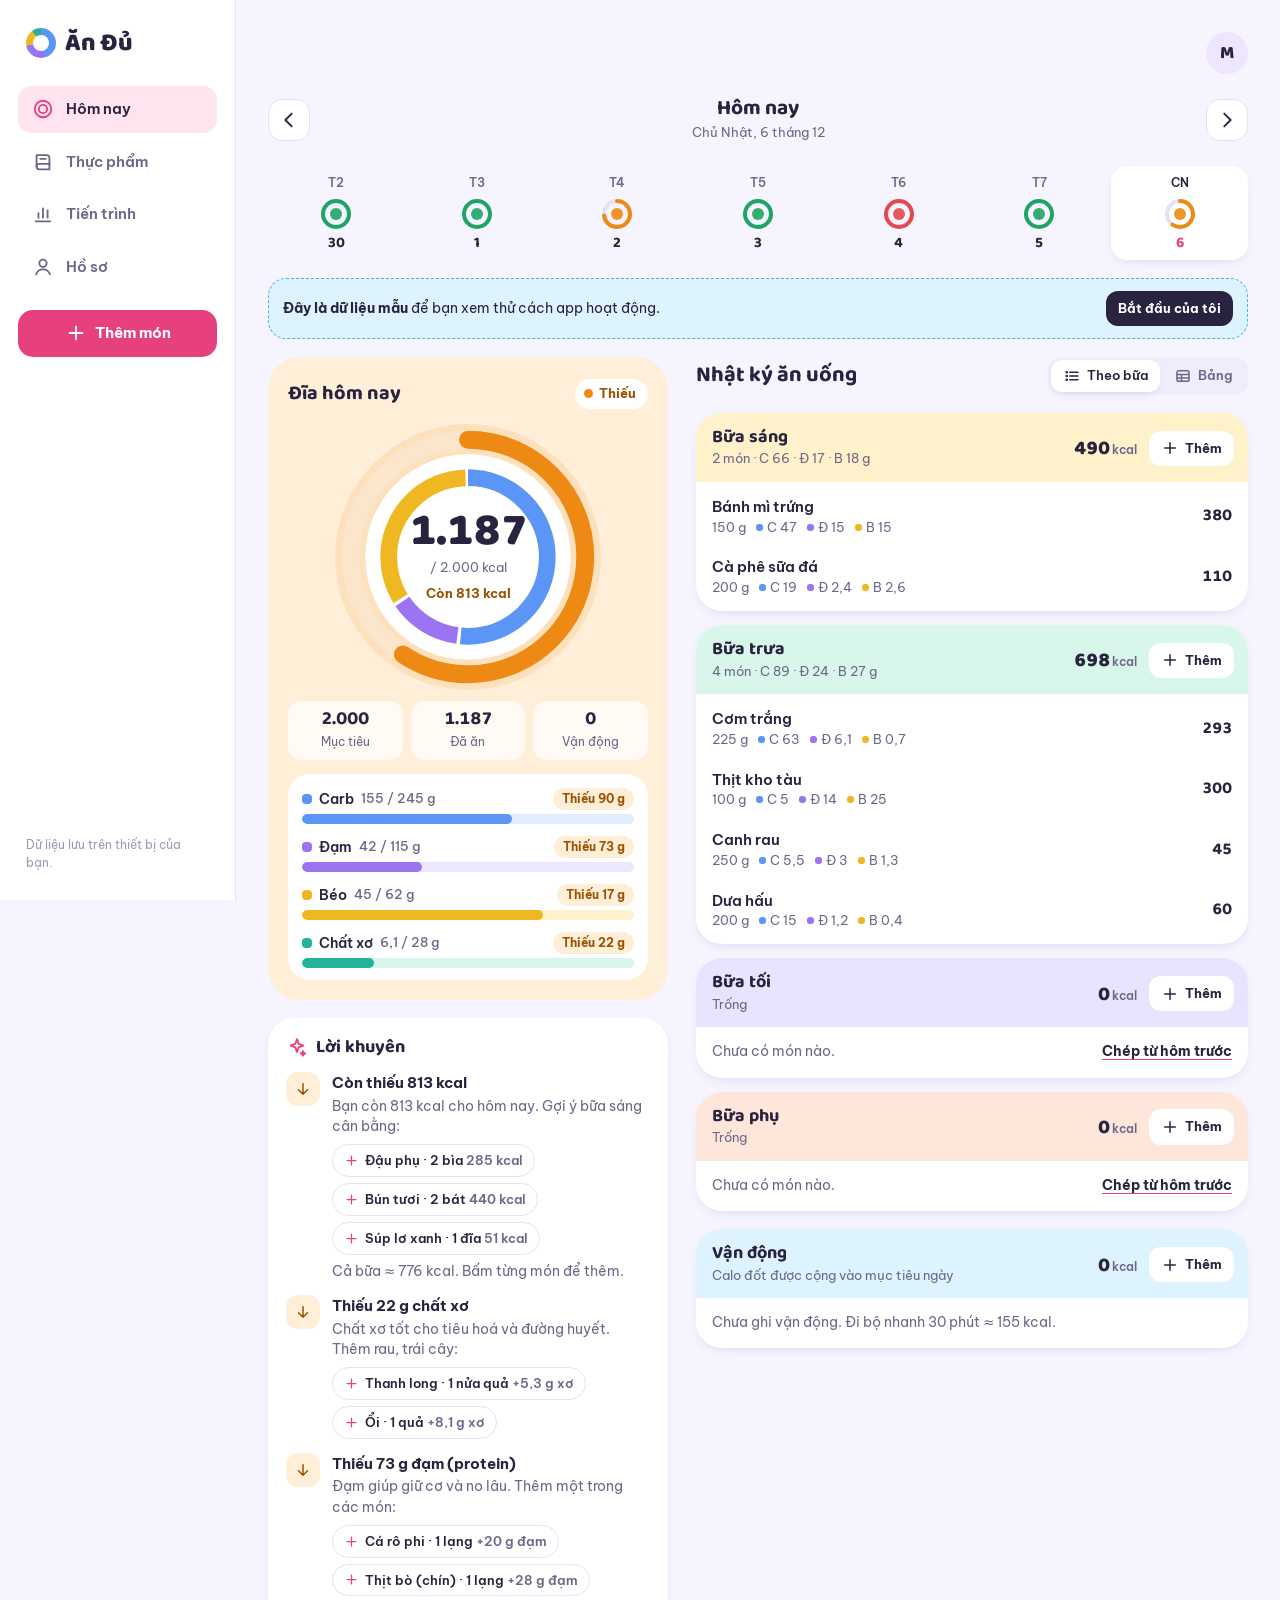
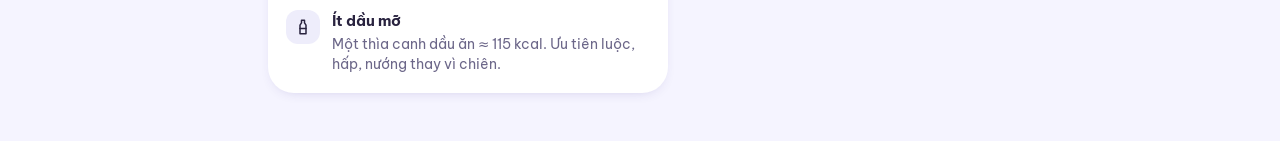
==== index.html @ 719390ee "Initial commit" ====
<!doctype html>
<html lang="vi">
<head>
<meta charset="utf-8">
<meta name="viewport" content="width=device-width, initial-scale=1, viewport-fit=cover">
<meta name="theme-color" content="#F5F4FF" media="(prefers-color-scheme: light)">
<meta name="theme-color" content="#15122A" media="(prefers-color-scheme: dark)">
<meta name="description" content="Ăn Đủ — nhật ký calo và dinh dưỡng mỗi ngày bằng tiếng Việt.">
<title>Ăn Đủ</title>
<link rel="manifest" href="manifest.webmanifest">
<link rel="icon" type="image/png" sizes="192x192" href="icons/icon-192.png">
<link rel="apple-touch-icon" href="icons/apple-touch-icon.png">
<meta name="apple-mobile-web-app-capable" content="yes">
<style>
@font-face {
  font-family: 'Be Vietnam Pro';
  font-style: normal;
  font-display: swap;
  font-weight: 400;
  src: url([data-uri]) format('woff2');
  unicode-range: U+0102-0103,U+0110-0111,U+0128-0129,U+0168-0169,U+01A0-01A1,U+01AF-01B0,U+0300-0301,U+0303-0304,U+0308-0309,U+0323,U+0329,U+1EA0-1EF9,U+20AB;
}
@font-face {
  font-family: 'Be Vietnam Pro';
  font-style: normal;
  font-display: swap;
  font-weight: 400;
  src: url([data-uri]) format('woff2');
  unicode-range: U+0100-02BA,U+02BD-02C5,U+02C7-02CC,U+02CE-02D7,U+02DD-02FF,U+0304,U+0308,U+0329,U+1D00-1DBF,U+1E00-1E9F,U+1EF2-1EFF,U+2020,U+20A0-20AB,U+20AD-20C0,U+2113,U+2C60-2C7F,U+A720-A7FF;
}
@font-face {
  font-family: 'Be Vietnam Pro';
  font-style: normal;
  font-display: swap;
  font-weight: 400;
  src: url([data-uri]) format('woff2');
  unicode-range: U+0000-00FF,U+0131,U+0152-0153,U+02BB-02BC,U+02C6,U+02DA,U+02DC,U+0304,U+0308,U+0329,U+2000-206F,U+20AC,U+2122,U+2191,U+2193,U+2212,U+2215,U+FEFF,U+FFFD;
}
@font-face {
  font-family: 'Be Vietnam Pro';
  font-style: normal;
  font-display: swap;
  font-weight: 500;
  src: url([data-uri]) format('woff2');
  unicode-range: U+0102-0103,U+0110-0111,U+0128-0129,U+0168-0169,U+01A0-01A1,U+01AF-01B0,U+0300-0301,U+0303-0304,U+0308-0309,U+0323,U+0329,U+1EA0-1EF9,U+20AB;
}
@font-face {
  font-family: 'Be Vietnam Pro';
  font-style: normal;
  font-display: swap;
  font-weight: 500;
  src: url([data-uri]) format('woff2');
  unicode-range: U+0100-02BA,U+02BD-02C5,U+02C7-02CC,U+02CE-02D7,U+02DD-02FF,U+0304,U+0308,U+0329,U+1D00-1DBF,U+1E00-1E9F,U+1EF2-1EFF,U+2020,U+20A0-20AB,U+20AD-20C0,U+2113,U+2C60-2C7F,U+A720-A7FF;
}
@font-face {
  font-family: 'Be Vietnam Pro';
  font-style: normal;
  font-display: swap;
  font-weight: 500;
  src: url([data-uri]) format('woff2');
  unicode-range: U+0000-00FF,U+0131,U+0152-0153,U+02BB-02BC,U+02C6,U+02DA,U+02DC,U+0304,U+0308,U+0329,U+2000-206F,U+20AC,U+2122,U+2191,U+2193,U+2212,U+2215,U+FEFF,U+FFFD;
}
@font-face {
  font-family: 'Be Vietnam Pro';
  font-style: normal;
  font-display: swap;
  font-weight: 600;
  src: url([data-uri]) format('woff2');
  unicode-range: U+0102-0103,U+0110-0111,U+0128-0129,U+0168-0169,U+01A0-01A1,U+01AF-01B0,U+0300-0301,U+0303-0304,U+0308-0309,U+0323,U+0329,U+1EA0-1EF9,U+20AB;
}
@font-face {
  font-family: 'Be Vietnam Pro';
  font-style: normal;
  font-display: swap;
  font-weight: 600;
  src: url([data-uri]) format('woff2');
  unicode-range: U+0100-02BA,U+02BD-02C5,U+02C7-02CC,U+02CE-02D7,U+02DD-02FF,U+0304,U+0308,U+0329,U+1D00-1DBF,U+1E00-1E9F,U+1EF2-1EFF,U+2020,U+20A0-20AB,U+20AD-20C0,U+2113,U+2C60-2C7F,U+A720-A7FF;
}
@font-face {
  font-family: 'Be Vietnam Pro';
  font-style: normal;
  font-display: swap;
  font-weight: 600;
  src: url([data-uri]) format('woff2');
  unicode-range: U+0000-00FF,U+0131,U+0152-0153,U+02BB-02BC,U+02C6,U+02DA,U+02DC,U+0304,U+0308,U+0329,U+2000-206F,U+20AC,U+2122,U+2191,U+2193,U+2212,U+2215,U+FEFF,U+FFFD;
}
@font-face {
  font-family: 'Be Vietnam Pro';
  font-style: normal;
  font-display: swap;
  font-weight: 700;
  src: url([data-uri]) format('woff2');
  unicode-range: U+0102-0103,U+0110-0111,U+0128-0129,U+0168-0169,U+01A0-01A1,U+01AF-01B0,U+0300-0301,U+0303-0304,U+0308-0309,U+0323,U+0329,U+1EA0-1EF9,U+20AB;
}
@font-face {
  font-family: 'Be Vietnam Pro';
  font-style: normal;
  font-display: swap;
  font-weight: 700;
  src: url([data-uri]) format('woff2');
  unicode-range: U+0100-02BA,U+02BD-02C5,U+02C7-02CC,U+02CE-02D7,U+02DD-02FF,U+0304,U+0308,U+0329,U+1D00-1DBF,U+1E00-1E9F,U+1EF2-1EFF,U+2020,U+20A0-20AB,U+20AD-20C0,U+2113,U+2C60-2C7F,U+A720-A7FF;
}
@font-face {
  font-family: 'Be Vietnam Pro';
  font-style: normal;
  font-display: swap;
  font-weight: 700;
  src: url([data-uri]) format('woff2');
  unicode-range: U+0000-00FF,U+0131,U+0152-0153,U+02BB-02BC,U+02C6,U+02DA,U+02DC,U+0304,U+0308,U+0329,U+2000-206F,U+20AC,U+2122,U+2191,U+2193,U+2212,U+2215,U+FEFF,U+FFFD;
}
@font-face {
  font-family: 'Baloo 2';
  font-style: normal;
  font-display: swap;
  font-weight: 400 800;
  src: url([data-uri]) format('woff2');
  unicode-range: U+0102-0103,U+0110-0111,U+0128-0129,U+0168-0169,U+01A0-01A1,U+01AF-01B0,U+0300-0301,U+0303-0304,U+0308-0309,U+0323,U+0329,U+1EA0-1EF9,U+20AB;
}
@font-face {
  font-family: 'Baloo 2';
  font-style: normal;
  font-display: swap;
  font-weight: 400 800;
  src: url([data-uri]) format('woff2');
  unicode-range: U+0100-02BA,U+02BD-02C5,U+02C7-02CC,U+02CE-02D7,U+02DD-02FF,U+0304,U+0308,U+0329,U+1D00-1DBF,U+1E00-1E9F,U+1EF2-1EFF,U+2020,U+20A0-20AB,U+20AD-20C0,U+2113,U+2C60-2C7F,U+A720-A7FF;
}
@font-face {
  font-family: 'Baloo 2';
  font-style: normal;
  font-display: swap;
  font-weight: 400 800;
  src: url([data-uri]) format('woff2');
  unicode-range: U+0000-00FF,U+0131,U+0152-0153,U+02BB-02BC,U+02C6,U+02DA,U+02DC,U+0304,U+0308,U+0329,U+2000-206F,U+20AC,U+2122,U+2191,U+2193,U+2212,U+2215,U+FEFF,U+FFFD;
}
/* Layout: app shell — tab bar on phones, side rail on wide screens; every day is a "đĩa" (plate) whose rim turns amber / green / red */
:root {
  --bg: #F5F4FF;
  --surface: #FFFFFF;
  --surface-2: #EEEDFB;
  --ink: #29233F;
  --ink-2: #6C6789;
  --ink-3: #9C98B6;
  --line: #E4E2F3;
  --brand: #E6407E;
  --brand-soft: #FFE3EE;
  --cta: #29233F;
  --cta-ink: #FFFFFF;

  --carb: #5B95F5;  --carb-soft: #E1ECFF;
  --pro: #9B74F2;   --pro-soft: #EEE6FF;
  --fat: #EFB823;   --fat-soft: #FFF3CF;
  --fib: #22B39A;   --fib-soft: #D8F5EE;
  --peach: #FF9F7A; --peach-soft: #FFE9DF;
  --pink: #F2709E;  --pink-soft: #FFE4EE;
  --sky: #45B4E8;   --sky-soft: #DDF3FD;

  --low: #EE8A13;   --low-soft: #FFEED8;  --low-ink: #9A5200;
  --ok: #1FA463;    --ok-soft: #DCF6E8;   --ok-ink: #0D6B3D;
  --high: #E5484D;  --high-soft: #FFE2E3; --high-ink: #A3191E;

  --meal-s: #FFF1C9; --meal-t: #D9F6EA; --meal-c: #E9E3FF; --meal-p: #FFE6DA;
  --shadow: 0 14px 34px -18px rgba(64, 48, 140, .35);
  --shadow-sm: 0 4px 14px -8px rgba(64, 48, 140, .3);
  --font-display: 'Baloo 2', 'Be Vietnam Pro', system-ui, sans-serif;
  --font-body: 'Be Vietnam Pro', system-ui, -apple-system, 'Segoe UI', Roboto, sans-serif;
  --r-lg: 26px; --r-md: 18px; --r-sm: 12px;
  --tabbar-h: 68px;
}
@media (prefers-color-scheme: dark) {
  :root:not([data-theme="light"]) {
    --bg: #15122A; --surface: #211D3A; --surface-2: #2B2649; --ink: #F2EFFF; --ink-2: #ADA7CC; --ink-3: #7D77A0; --line: #37315A;
    --brand: #FF6B9E; --brand-soft: #46213A; --cta: #F2EFFF; --cta-ink: #1B1733;
    --carb: #7AAAFF; --carb-soft: #1F3054; --pro: #B597FF; --pro-soft: #31265A; --fat: #F5C84B; --fat-soft: #403417; --fib: #3CCFB2; --fib-soft: #173F39;
    --peach: #FFB094; --peach-soft: #46291F; --pink: #FF8AB3; --pink-soft: #45213A; --sky: #6CC8F2; --sky-soft: #173A4C;
    --low: #FFA53D; --low-soft: #45301A; --low-ink: #FFC27A; --ok: #3DD28A; --ok-soft: #163D2C; --ok-ink: #8CEBBD; --high: #FF6B6F; --high-soft: #4A1F27; --high-ink: #FFA3A6;
    --meal-s: #3E3418; --meal-t: #173B30; --meal-c: #2E2753; --meal-p: #432A20;
    --shadow: 0 14px 34px -18px rgba(0, 0, 0, .7); --shadow-sm: 0 4px 14px -8px rgba(0, 0, 0, .6);
    color-scheme: dark;
  }
}
:root[data-theme="dark"] {
  --bg: #15122A; --surface: #211D3A; --surface-2: #2B2649; --ink: #F2EFFF; --ink-2: #ADA7CC; --ink-3: #7D77A0; --line: #37315A;
  --brand: #FF6B9E; --brand-soft: #46213A; --cta: #F2EFFF; --cta-ink: #1B1733;
  --carb: #7AAAFF; --carb-soft: #1F3054; --pro: #B597FF; --pro-soft: #31265A; --fat: #F5C84B; --fat-soft: #403417; --fib: #3CCFB2; --fib-soft: #173F39;
  --peach: #FFB094; --peach-soft: #46291F; --pink: #FF8AB3; --pink-soft: #45213A; --sky: #6CC8F2; --sky-soft: #173A4C;
  --low: #FFA53D; --low-soft: #45301A; --low-ink: #FFC27A; --ok: #3DD28A; --ok-soft: #163D2C; --ok-ink: #8CEBBD; --high: #FF6B6F; --high-soft: #4A1F27; --high-ink: #FFA3A6;
  --meal-s: #3E3418; --meal-t: #173B30; --meal-c: #2E2753; --meal-p: #432A20;
  --shadow: 0 14px 34px -18px rgba(0, 0, 0, .7); --shadow-sm: 0 4px 14px -8px rgba(0, 0, 0, .6);
  color-scheme: dark;
}

* { box-sizing: border-box; }
[hidden] { display: none !important; }
html { -webkit-text-size-adjust: 100%; }
body {
  margin: 0; background: var(--bg); color: var(--ink);
  font-family: var(--font-body); font-size: 15px; line-height: 1.5;
  -webkit-font-smoothing: antialiased; -webkit-tap-highlight-color: transparent;
}
button, input, select, textarea { font: inherit; color: inherit; }
button { cursor: pointer; }
:focus-visible { outline: 3px solid var(--carb); outline-offset: 2px; border-radius: 8px; }
h1, h2, h3 { font-family: var(--font-display); line-height: 1.15; margin: 0; text-wrap: balance; font-weight: 700; }
p { margin: 0; }
.num { font-variant-numeric: tabular-nums; }
.muted { color: var(--ink-2); }
.small { font-size: 13px; }
.icon { width: 22px; height: 22px; flex: none; stroke: currentColor; fill: none; stroke-width: 2; stroke-linecap: round; stroke-linejoin: round; }
.icon.sm { width: 18px; height: 18px; }

/* ---------- Shell ---------- */
.app { min-height: 100vh; }
.main { max-width: 1180px; margin: 0 auto; padding-inline: 16px; padding-block: 8px calc(var(--tabbar-h) + 36px + env(safe-area-inset-bottom, 0px)); }
.view { display: flex; flex-direction: column; gap: 18px; }
.rail { display: none; }

.tabbar {
  position: fixed; left: 0; right: 0; bottom: 0; z-index: 30;
  display: grid; grid-template-columns: repeat(5, 1fr); align-items: center;
  height: calc(var(--tabbar-h) + env(safe-area-inset-bottom, 0px));
  padding: 0 8px env(safe-area-inset-bottom, 0px);
  background: var(--surface);
  background: color-mix(in srgb, var(--surface) 92%, transparent);
  backdrop-filter: blur(14px); -webkit-backdrop-filter: blur(14px);
  border-top: 1px solid var(--line);
}
.tab { display: flex; flex-direction: column; align-items: center; gap: 2px; background: none; border: 0; padding: 8px 0; color: var(--ink-3); font-size: 11.5px; font-weight: 600; }
.tab[aria-current="page"] { color: var(--ink); }
.tab[aria-current="page"] .icon { stroke: var(--brand); }
.fab {
  justify-self: center; width: 56px; height: 56px; margin-top: -26px; border-radius: 20px; border: 0;
  background: var(--brand); color: #fff; display: grid; place-items: center;
  box-shadow: 0 10px 24px -8px color-mix(in srgb, var(--brand) 70%, transparent);
  transition: transform .15s ease;
}
.fab:active { transform: scale(.94); }
.fab .icon { width: 28px; height: 28px; stroke-width: 2.6; }

@media (min-width: 1000px) {
  .app { display: grid; grid-template-columns: 236px 1fr; }
  .tabbar { display: none; }
  .main { padding-block: 24px 48px; padding-inline: 32px; width: 100%; }
  .rail {
    display: flex; flex-direction: column; gap: 6px; position: sticky; top: 0; height: 100vh;
    padding: 28px 18px; border-right: 1px solid var(--line); background: var(--surface);
  }
  .rail .wordmark { margin: 0 8px 22px; }
  .rail-btn { display: flex; align-items: center; gap: 12px; padding: 12px 14px; border-radius: 14px; border: 0; background: none; color: var(--ink-2); font-weight: 600; text-align: left; }
  .rail-btn:hover { background: var(--surface-2); color: var(--ink); }
  .rail-btn[aria-current="page"] { background: var(--brand-soft); color: var(--ink); }
  .rail-btn[aria-current="page"] .icon { stroke: var(--brand); }
  .rail-add { margin-top: 14px; justify-content: center; }
  .rail-foot { margin-top: auto; font-size: 12px; color: var(--ink-3); padding: 0 8px; }
}

/* ---------- Wordmark ---------- */
.wordmark { display: flex; align-items: center; gap: 9px; font-family: var(--font-display); font-weight: 800; font-size: 25px; letter-spacing: -.01em; line-height: 1; }
.wordmark-dot { width: 30px; height: 30px; border-radius: 50%; flex: none; background: conic-gradient(var(--carb) 0 45%, var(--pro) 45% 72%, var(--fat) 72% 90%, var(--fib) 90% 100%); position: relative; }
.wordmark-dot::after { content: ""; position: absolute; top: 7px; right: 7px; bottom: 7px; left: 7px; border-radius: 50%; background: var(--surface); }

/* ---------- Top bar ---------- */
.topbar { display: flex; align-items: center; justify-content: space-between; gap: 12px; padding-top: 8px; }
.topbar .wordmark { font-size: 23px; }
@media (min-width: 1000px) { .topbar .wordmark { display: none; } }
.iconbtn { width: 42px; height: 42px; border-radius: 14px; border: 1px solid var(--line); background: var(--surface); display: grid; place-items: center; color: var(--ink); flex: none; }
.iconbtn:hover { background: var(--surface-2); }
.iconbtn.ghost { border-color: transparent; background: transparent; }
.topbar .avatar { margin-left: auto; }
.avatar { width: 42px; height: 42px; border-radius: 50%; border: 0; background: var(--pro-soft); color: var(--ink); font-family: var(--font-display); font-weight: 800; font-size: 18px; display: grid; place-items: center; }

.datebar { display: flex; align-items: center; gap: 8px; }
.datebar .date-label { flex: 1; min-width: 0; text-align: center; border: 0; background: none; padding: 4px; }
.date-label strong { display: block; font-family: var(--font-display); font-size: 21px; font-weight: 700; line-height: 1.2; }
.date-label span { font-size: 12.5px; color: var(--ink-2); }
.date-input { position: absolute; opacity: 0; pointer-events: none; width: 1px; height: 1px; }

/* ---------- Week strip ---------- */
.week { display: grid; grid-template-columns: repeat(7, 1fr); gap: 4px; }
.wday { display: flex; flex-direction: column; align-items: center; gap: 5px; padding: 8px 0 9px; border-radius: 16px; border: 0; background: none; color: var(--ink-2); font-size: 12px; font-weight: 600; }
.wday[aria-pressed="true"] { background: var(--surface); color: var(--ink); box-shadow: var(--shadow-sm); }
.wday .mini { width: 34px; height: 34px; }
.wday .d { font-family: var(--font-display); font-size: 15px; font-weight: 700; color: var(--ink); line-height: 1; }
.wday.is-today .d { color: var(--brand); }

/* ---------- Demo banner ---------- */
.demo { display: flex; align-items: center; gap: 12px; padding: 12px 14px; border-radius: var(--r-md); background: var(--sky-soft); border: 1px dashed var(--sky); font-size: 14px; }
.demo p { flex: 1; min-width: 0; }

/* ---------- Today layout ---------- */
.today-grid { display: flex; flex-direction: column; gap: 18px; }
.today-side, .today-main { display: flex; flex-direction: column; gap: 18px; min-width: 0; }
@media (min-width: 1000px) {
  .today-grid { display: grid; grid-template-columns: minmax(340px, 400px) 1fr; align-items: start; gap: 28px; }
}

/* ---------- Plate (hero) ---------- */
.plate-card { position: relative; border-radius: 32px; padding: 22px 20px 20px; background: var(--st-soft, var(--surface-2)); transition: background-color .4s ease; overflow: hidden; }
.plate-card[data-st="low"] { --st: var(--low); --st-soft: var(--low-soft); --st-ink: var(--low-ink); }
.plate-card[data-st="ok"] { --st: var(--ok); --st-soft: var(--ok-soft); --st-ink: var(--ok-ink); }
.plate-card[data-st="high"] { --st: var(--high); --st-soft: var(--high-soft); --st-ink: var(--high-ink); }
.plate-card[data-st="none"] { --st: var(--ink-3); --st-soft: var(--surface-2); --st-ink: var(--ink-2); }
.plate-head { display: flex; align-items: center; justify-content: space-between; gap: 10px; }
.plate-head h2 { font-size: 20px; }
.status-pill { display: inline-flex; align-items: center; gap: 6px; padding: 5px 12px 5px 9px; border-radius: 999px; font-weight: 700; font-size: 13px; background: var(--surface); color: var(--st-ink, var(--ink)); white-space: nowrap; }
.status-pill i { width: 9px; height: 9px; border-radius: 50%; background: var(--st, var(--ink-3)); }
.plate-wrap { position: relative; width: 268px; max-width: 100%; margin: 14px auto 6px; }
.plate-wrap svg { width: 100%; height: auto; display: block; overflow: visible; }
.plate-center { position: absolute; top: 0; right: 0; bottom: 0; left: 0; display: flex; flex-direction: column; align-items: center; justify-content: center; text-align: center; pointer-events: none; }
.plate-center .big { font-family: var(--font-display); font-weight: 800; font-size: 46px; line-height: .95; letter-spacing: -.02em; }
.plate-center .of { font-size: 13px; color: var(--ink-2); margin-top: 4px; }
.plate-center .left { margin-top: 6px; font-size: 13px; font-weight: 700; color: var(--st-ink); }
.plate-rim-track { stroke: var(--line); stroke: color-mix(in srgb, var(--st) 22%, var(--surface)); }
.plate-rim { stroke: var(--st); transition: stroke-dashoffset .7s cubic-bezier(.2,.8,.2,1); }
.plate-over { stroke: var(--high-ink); }
.plate-dish { fill: var(--surface); }
.plate-dish-shadow { fill: transparent; fill: color-mix(in srgb, var(--st) 14%, transparent); }
.plate-empty { stroke: var(--line); stroke-dasharray: 3 7; fill: none; }

.kcal-row { display: grid; grid-template-columns: repeat(3, 1fr); gap: 8px; margin-top: 10px; }
.kcal-row div { background: var(--surface); background: color-mix(in srgb, var(--surface) 70%, transparent); border-radius: 14px; padding: 8px 10px; text-align: center; }
.kcal-row b { display: block; font-family: var(--font-display); font-size: 19px; line-height: 1.1; }
.kcal-row span { font-size: 11.5px; color: var(--ink-2); }

/* ---------- Macro bars ---------- */
.macros { display: flex; flex-direction: column; gap: 12px; margin-top: 14px; background: var(--surface); border-radius: 22px; padding: 14px 14px 12px; }
.macro { display: grid; grid-template-columns: 1fr auto; gap: 4px 10px; align-items: center; }
.macro-name { display: flex; align-items: center; gap: 7px; font-weight: 600; font-size: 14px; min-width: 0; }
.macro-name i { width: 10px; height: 10px; border-radius: 4px; background: var(--mc); flex: none; }
.macro-name em { font-style: normal; font-weight: 500; color: var(--ink-2); font-size: 13px; }
.chip-st { font-size: 12px; font-weight: 700; padding: 2px 9px; border-radius: 999px; white-space: nowrap; }
.chip-st[data-st="low"] { background: var(--low-soft); color: var(--low-ink); }
.chip-st[data-st="ok"] { background: var(--ok-soft); color: var(--ok-ink); }
.chip-st[data-st="high"] { background: var(--high-soft); color: var(--high-ink); }
.chip-st[data-st="none"] { background: var(--surface-2); color: var(--ink-2); }
.bar { grid-column: 1 / -1; position: relative; height: 10px; border-radius: 999px; background: var(--mc-soft); overflow: hidden; }
.bar b { position: absolute; left: 0; top: 0; bottom: 0; border-radius: 999px; background: var(--mc); transition: width .6s cubic-bezier(.2,.8,.2,1); }
.bar s { position: absolute; top: 0; bottom: 0; right: 0; background: repeating-linear-gradient(-45deg, var(--high) 0 4px, color-mix(in srgb, var(--high) 55%, var(--surface)) 4px 8px); text-decoration: none; }
.m-carb { --mc: var(--carb); --mc-soft: var(--carb-soft); }
.m-pro { --mc: var(--pro); --mc-soft: var(--pro-soft); }
.m-fat { --mc: var(--fat); --mc-soft: var(--fat-soft); }
.m-fib { --mc: var(--fib); --mc-soft: var(--fib-soft); }

/* ---------- Advice ---------- */
.advice { background: var(--surface); border-radius: var(--r-lg); padding: 18px; box-shadow: var(--shadow-sm); display: flex; flex-direction: column; gap: 14px; }
.advice h3 { font-size: 18px; display: flex; align-items: center; gap: 8px; }
.advice h3 .icon { stroke: var(--brand); }
.tip { display: flex; gap: 12px; align-items: flex-start; }
.tip-mark { width: 34px; height: 34px; border-radius: 12px; display: grid; place-items: center; flex: none; background: var(--surface-2); color: var(--ink); }
.tip[data-st="low"] .tip-mark { background: var(--low-soft); color: var(--low-ink); }
.tip[data-st="ok"] .tip-mark { background: var(--ok-soft); color: var(--ok-ink); }
.tip[data-st="high"] .tip-mark { background: var(--high-soft); color: var(--high-ink); }
.tip-body { min-width: 0; flex: 1; }
.tip-body strong { display: block; font-size: 14.5px; }
.tip-body p { font-size: 13.5px; color: var(--ink-2); margin-top: 2px; }
.burn { display: flex; flex-wrap: wrap; gap: 6px; margin-top: 8px; }
.burn span { display: inline-flex; gap: 5px; align-items: baseline; padding: 5px 10px; border-radius: 999px; background: var(--surface-2); font-size: 12.5px; }
.burn b { font-family: var(--font-display); font-size: 15px; }
.sugg { display: flex; flex-wrap: wrap; gap: 6px; margin-top: 8px; }
.sugg button { display: inline-flex; max-width: 100%; gap: 6px; align-items: center; padding: 6px 11px; border-radius: 999px; border: 1px solid var(--line); background: var(--surface); font-size: 12.5px; font-weight: 600; text-align: left; }
.sugg button:hover { border-color: var(--ink-3); }
.sugg button .icon { width: 15px; height: 15px; stroke: var(--brand); }

/* ---------- Section heads ---------- */
.sec-head { display: flex; align-items: center; justify-content: space-between; gap: 10px; flex-wrap: wrap; }
.sec-head h2 { font-size: 22px; }
.seg { display: inline-flex; padding: 3px; border-radius: 14px; background: var(--surface-2); gap: 2px; }
.seg button { border: 0; background: none; padding: 6px 12px; border-radius: 11px; font-size: 13px; font-weight: 600; color: var(--ink-2); display: inline-flex; align-items: center; gap: 6px; white-space: nowrap; }
.seg button[aria-pressed="true"] { background: var(--surface); color: var(--ink); box-shadow: var(--shadow-sm); }
.seg.wide { display: flex; }
.seg.wide button { flex: 1; justify-content: center; }

/* ---------- Meals ---------- */
.meals { display: flex; flex-direction: column; gap: 14px; }
.meal { border-radius: var(--r-lg); background: var(--surface); box-shadow: var(--shadow-sm); overflow: hidden; }
.meal-head { display: flex; align-items: center; gap: 12px; padding: 14px 14px 12px 16px; background: var(--meal-bg); }
.meal[data-meal="s"] { --meal-bg: var(--meal-s); }
.meal[data-meal="t"] { --meal-bg: var(--meal-t); }
.meal[data-meal="c"] { --meal-bg: var(--meal-c); }
.meal[data-meal="p"] { --meal-bg: var(--meal-p); }
.meal-title { flex: 1; min-width: 0; }
.meal-title h3 { font-size: 18px; }
.meal-title span { font-size: 12.5px; color: var(--ink-2); }
.meal-kcal { font-family: var(--font-display); font-weight: 800; font-size: 20px; white-space: nowrap; }
.meal-kcal small { font-family: var(--font-body); font-size: 12px; font-weight: 600; color: var(--ink-2); margin-left: 2px; }
.add-btn { display: inline-flex; align-items: center; gap: 6px; border: 0; border-radius: 12px; padding: 8px 12px; background: var(--surface); font-weight: 700; font-size: 13px; color: var(--ink); white-space: nowrap; }
.add-btn:hover { background: var(--surface-2); }
.items { list-style: none; margin: 0; padding: 4px 0; }
.item { display: flex; align-items: center; gap: 12px; width: 100%; padding: 10px 16px; border: 0; background: none; text-align: left; }
.item:hover { background: var(--surface-2); }
.item + .item { border-top: 1px solid var(--line); }
.item-main { flex: 1; min-width: 0; }
.item-name { font-weight: 600; font-size: 14.5px; overflow: hidden; text-overflow: ellipsis; white-space: nowrap; }
.item-sub { font-size: 12.5px; color: var(--ink-2); display: flex; flex-wrap: wrap; gap: 0 10px; }
.item-sub .mc { display: inline-flex; align-items: center; gap: 4px; }
.item-sub .mc i { width: 7px; height: 7px; border-radius: 3px; background: var(--mc); }
.item-kcal { font-family: var(--font-display); font-weight: 700; font-size: 17px; white-space: nowrap; }
.empty-meal { padding: 14px 16px 16px; font-size: 13.5px; color: var(--ink-2); display: flex; align-items: center; justify-content: space-between; gap: 10px; flex-wrap: wrap; }
.linkbtn { border: 0; background: none; padding: 0; color: var(--ink); font-weight: 700; text-decoration: underline; text-decoration-color: var(--brand); text-underline-offset: 3px; font-size: 13.5px; }

/* ---------- Day table (sheet view) ---------- */
.table-wrap { overflow-x: auto; border-radius: var(--r-lg); background: var(--surface); box-shadow: var(--shadow-sm); }
.daytable { width: 100%; border-collapse: collapse; font-size: 13.5px; min-width: 620px; }
.daytable th, .daytable td { padding: 9px 10px; text-align: right; border-bottom: 1px solid var(--line); white-space: nowrap; font-variant-numeric: tabular-nums; }
.daytable th:first-child, .daytable td:first-child { text-align: left; white-space: normal; min-width: 150px; }
.daytable thead th { font-size: 12px; color: var(--ink-2); font-weight: 700; background: var(--surface-2); position: sticky; top: 0; }
.daytable .grp td { background: var(--meal-bg); font-weight: 700; font-family: var(--font-display); font-size: 15px; }
.daytable tr[data-meal="s"] { --meal-bg: var(--meal-s); }
.daytable tr[data-meal="t"] { --meal-bg: var(--meal-t); }
.daytable tr[data-meal="c"] { --meal-bg: var(--meal-c); }
.daytable tr[data-meal="p"] { --meal-bg: var(--meal-p); }
.daytable input { width: 70px; text-align: right; padding: 5px 7px; border: 1px solid var(--line); border-radius: 8px; background: var(--bg); font-variant-numeric: tabular-nums; }
.daytable .tot td { font-weight: 800; background: var(--surface-2); }
.daytable .tgt td { color: var(--ink-2); }
.daytable td[data-st="low"] { color: var(--low-ink); font-weight: 700; }
.daytable td[data-st="ok"] { color: var(--ok-ink); font-weight: 700; }
.daytable td[data-st="high"] { color: var(--high-ink); font-weight: 700; }

/* ---------- Activities ---------- */
.acts { border-radius: var(--r-lg); background: var(--surface); box-shadow: var(--shadow-sm); overflow: hidden; }
.acts .meal-head { --meal-bg: var(--sky-soft); }

/* ---------- Generic cards & forms ---------- */
.card { background: var(--surface); border-radius: var(--r-lg); padding: 18px; box-shadow: var(--shadow-sm); }
.card h2 { font-size: 20px; }
.card-head { display: flex; align-items: center; justify-content: space-between; gap: 10px; margin-bottom: 14px; flex-wrap: wrap; }
.field { display: flex; flex-direction: column; gap: 6px; min-width: 0; }
.field > span, .field > label { font-size: 13px; font-weight: 600; color: var(--ink-2); }
.input { width: 100%; padding: 11px 13px; border-radius: 13px; border: 1.5px solid var(--line); background: var(--bg); font-size: 15px; min-width: 0; }
.input:focus { outline: none; border-color: var(--carb); background: var(--surface); }
.input-unit { position: relative; }
.input-unit .input { padding-right: 48px; }
.input-unit em { position: absolute; right: 12px; top: 50%; transform: translateY(-50%); font-style: normal; color: var(--ink-3); font-size: 13px; font-weight: 600; pointer-events: none; }
textarea.input { resize: vertical; min-height: 96px; line-height: 1.45; }
.grid2 { display: grid; grid-template-columns: 1fr 1fr; gap: 12px; }
.grid3 { display: grid; grid-template-columns: repeat(3, 1fr); gap: 12px; }
.stack { display: flex; flex-direction: column; gap: 14px; }
.row { display: flex; gap: 10px; align-items: center; flex-wrap: wrap; }
.btn { display: inline-flex; align-items: center; justify-content: center; gap: 8px; padding: 12px 18px; border-radius: 15px; border: 0; font-weight: 700; font-size: 15px; background: var(--surface-2); color: var(--ink); }
.btn:hover { filter: brightness(.97); }
.btn.primary { background: var(--cta); color: var(--cta-ink); }
.btn.brand { background: var(--brand); color: #fff; }
.btn.danger { background: var(--high-soft); color: var(--high-ink); }
.btn.block { width: 100%; }
.btn.sm { padding: 8px 12px; font-size: 13px; border-radius: 12px; }
.btn:disabled { opacity: .45; cursor: not-allowed; }
.chips { display: flex; gap: 6px; overflow-x: auto; scrollbar-width: none; padding-bottom: 2px; }
.chips::-webkit-scrollbar { display: none; }
.chips.wrap { flex-wrap: wrap; overflow: visible; }
.chip { flex: none; border: 1.5px solid var(--line); background: var(--surface); padding: 6px 12px; border-radius: 999px; font-size: 13px; font-weight: 600; color: var(--ink-2); white-space: nowrap; }
.chip[aria-pressed="true"] { border-color: var(--ink); color: var(--ink); background: var(--surface-2); }
.optcards { display: grid; gap: 8px; }
.optcard { display: flex; gap: 12px; align-items: center; text-align: left; border: 1.5px solid var(--line); background: var(--surface); padding: 11px 13px; border-radius: 15px; }
.optcard[aria-pressed="true"] { border-color: var(--ink); background: var(--surface-2); }
.optcard b { display: block; font-size: 14.5px; }
.optcard span { font-size: 12.5px; color: var(--ink-2); }
.optcard .lvl { display: flex; gap: 3px; align-items: flex-end; height: 22px; flex: none; }
.optcard .lvl i { width: 5px; border-radius: 2px; background: var(--line); }
.optcard .lvl i.on { background: var(--brand); }
.switch { display: flex; align-items: center; justify-content: space-between; gap: 14px; }
.switch input { appearance: none; -webkit-appearance: none; width: 48px; height: 28px; border-radius: 999px; background: var(--line); position: relative; flex: none; cursor: pointer; transition: background .2s; }
.switch input::after { content: ""; position: absolute; top: 3px; left: 3px; width: 22px; height: 22px; border-radius: 50%; background: var(--surface); box-shadow: var(--shadow-sm); transition: transform .2s; }
.switch input:checked { background: var(--ok); }
.switch input:checked::after { transform: translateX(20px); }
.hint { font-size: 12.5px; color: var(--ink-2); }
.warn { font-size: 13px; padding: 10px 12px; border-radius: 12px; background: var(--low-soft); color: var(--low-ink); }

/* ---------- Profile ---------- */
.prof-grid { display: flex; flex-direction: column; gap: 18px; }
@media (min-width: 1000px) { .prof-grid { display: grid; grid-template-columns: 1fr 1fr; align-items: start; gap: 24px; } .prof-col { display: flex; flex-direction: column; gap: 18px; } }
.prof-col { display: flex; flex-direction: column; gap: 18px; min-width: 0; }
.stats { display: grid; grid-template-columns: repeat(3, 1fr); gap: 8px; }
.stat { border-radius: 16px; padding: 10px 12px; background: var(--surface-2); min-width: 0; }
.stat b { display: block; font-family: var(--font-display); font-size: 22px; line-height: 1.15; }
.stat span { font-size: 12px; color: var(--ink-2); }
.stat.hero { grid-column: 1 / -1; background: var(--brand-soft); display: flex; align-items: center; justify-content: space-between; gap: 10px; }
.stat.hero b { font-size: 34px; }
.bmi { margin-top: 4px; }
.bmi-scale { position: relative; display: grid; grid-template-columns: 3.5fr 4.5fr 2fr 5fr 5fr; height: 12px; border-radius: 999px; overflow: hidden; margin: 0 0 6px; }
.bmi-scale i:nth-child(1) { background: var(--sky); }
.bmi-scale i:nth-child(2) { background: var(--ok); }
.bmi-scale i:nth-child(3) { background: var(--fat); }
.bmi-scale i:nth-child(4) { background: var(--low); }
.bmi-scale i:nth-child(5) { background: var(--high); }
.bmi-wrap { position: relative; padding-top: 30px; }
.bmi-pin { position: absolute; top: 0; transform: translateX(-50%); display: flex; flex-direction: column; align-items: center; }
.bmi-pin b { font-family: var(--font-display); font-size: 16px; line-height: 1; background: var(--ink); color: var(--surface); padding: 3px 8px; border-radius: 8px; }
.bmi-pin::after { content: ""; width: 3px; height: 20px; background: var(--ink); border-radius: 2px; margin-top: 2px; }
.bmi-ticks { position: relative; height: 16px; font-size: 11px; color: var(--ink-2); }
.bmi-ticks span { position: absolute; transform: translateX(-50%); }
.mtargets { display: grid; grid-template-columns: repeat(4, 1fr); gap: 8px; }
.mt { border-radius: 16px; padding: 10px; background: var(--mc-soft); min-width: 0; }
.mt b { display: block; font-family: var(--font-display); font-size: 21px; line-height: 1.1; }
.mt span { font-size: 12px; color: var(--ink-2); }
.formula { font-size: 12.5px; color: var(--ink-2); line-height: 1.55; }
.formula code { font-family: inherit; font-weight: 700; color: var(--ink); }

/* ---------- Foods screen ---------- */
.searchbox { position: relative; }
.searchbox .icon { position: absolute; left: 13px; top: 50%; transform: translateY(-50%); color: var(--ink-3); pointer-events: none; }
.searchbox .input { padding-left: 42px; }
.flist { list-style: none; margin: 0; padding: 0; display: flex; flex-direction: column; }
.frow { display: flex; align-items: center; gap: 12px; padding: 10px 6px; border-bottom: 1px solid var(--line); }
.frow-btn { display: flex; align-items: center; gap: 12px; flex: 1; min-width: 0; border: 0; background: none; text-align: left; padding: 0; }
.cat-ic { width: 40px; height: 40px; border-radius: 13px; display: grid; place-items: center; flex: none; background: var(--cc-soft); color: var(--ink); }
.cat-ic .icon { stroke: var(--cc); }
.cc-carb { --cc: var(--carb); --cc-soft: var(--carb-soft); }
.cc-pro { --cc: var(--pro); --cc-soft: var(--pro-soft); }
.cc-fat { --cc: var(--fat); --cc-soft: var(--fat-soft); }
.cc-fib { --cc: var(--fib); --cc-soft: var(--fib-soft); }
.cc-peach { --cc: var(--peach); --cc-soft: var(--peach-soft); }
.cc-pink { --cc: var(--pink); --cc-soft: var(--pink-soft); }
.cc-sky { --cc: var(--sky); --cc-soft: var(--sky-soft); }
.cc-brand { --cc: var(--brand); --cc-soft: var(--brand-soft); }
.frow-main { flex: 1; min-width: 0; }
.frow-name { font-weight: 600; font-size: 14.5px; }
.frow-sub { font-size: 12.5px; color: var(--ink-2); }
.frow-kcal { text-align: right; font-family: var(--font-display); font-weight: 700; font-size: 16px; white-space: nowrap; line-height: 1.1; }
.frow-kcal small { display: block; font-family: var(--font-body); font-size: 11px; font-weight: 500; color: var(--ink-3); }
.star { border: 0; background: none; padding: 6px; color: var(--ink-3); border-radius: 10px; }
.star[aria-pressed="true"] { color: var(--fat); }
.star[aria-pressed="true"] .icon { fill: var(--fat); stroke: var(--fat); }
.foods-layout { display: flex; flex-direction: column; gap: 14px; }
.list-note { padding: 18px 6px; color: var(--ink-2); font-size: 14px; }
.groupname { font-family: var(--font-display); font-weight: 700; font-size: 16px; padding: 14px 6px 4px; color: var(--ink-2); }

/* ---------- Progress ---------- */
.kpis { display: grid; grid-template-columns: repeat(2, 1fr); gap: 10px; }
@media (min-width: 700px) { .kpis { grid-template-columns: repeat(4, 1fr); } }
.kpi { background: var(--surface); border-radius: 20px; padding: 14px; box-shadow: var(--shadow-sm); }
.kpi b { display: block; font-family: var(--font-display); font-size: 26px; line-height: 1.1; }
.kpi span { font-size: 12.5px; color: var(--ink-2); }
.chart { width: 100%; display: block; }
.chart text { fill: var(--ink-2); font-family: var(--font-body); font-size: 11px; }
.chart .grid { stroke: var(--line); stroke-width: 1; }
.chart .tline { stroke: var(--ink); stroke-dasharray: 5 5; stroke-width: 1.5; }
.chart .b-low { fill: var(--low); }
.chart .b-ok { fill: var(--ok); }
.chart .b-high { fill: var(--high); }
.chart .b-none { fill: var(--line); }
.chart .wline { stroke: var(--pro); stroke-width: 2.5; fill: none; }
.chart .warea { fill: var(--pro-soft); opacity: .8; }
.chart .wdot { fill: var(--surface); stroke: var(--pro); stroke-width: 2.5; }
.chart .wlast { fill: var(--pro); }
.chart .tlabel { fill: var(--ink); font-weight: 700; }
.legend { display: flex; flex-wrap: wrap; gap: 12px; font-size: 12.5px; color: var(--ink-2); margin-top: 8px; }
.legend span { display: inline-flex; align-items: center; gap: 6px; }
.legend i { width: 10px; height: 10px; border-radius: 3px; }
.avgm { display: flex; flex-direction: column; gap: 12px; }
.wlist { list-style: none; margin: 8px 0 0; padding: 0; }
.wlist li { display: flex; align-items: center; justify-content: space-between; padding: 8px 2px; border-bottom: 1px solid var(--line); font-size: 14px; }

/* ---------- Sheet ---------- */
.sheet-wrap { position: fixed; top: 0; right: 0; bottom: 0; left: 0; z-index: 50; display: flex; align-items: flex-end; justify-content: center; }
.sheet-backdrop { position: absolute; top: 0; right: 0; bottom: 0; left: 0; background: rgba(28, 22, 54, .42); animation: fade .2s ease; }
.sheet {
  position: relative; width: 100%; max-width: 620px; max-height: 92vh; display: flex; flex-direction: column;
  background: var(--surface); border-radius: 28px 28px 0 0; box-shadow: var(--shadow);
  padding-bottom: env(safe-area-inset-bottom, 0px); animation: up .26s cubic-bezier(.2,.8,.2,1);
}
.sheet-grip { width: 42px; height: 5px; border-radius: 3px; background: var(--line); margin: 10px auto 2px; flex: none; }
.sheet-body { overflow-y: auto; padding: 8px 18px 20px; display: flex; flex-direction: column; gap: 14px; overscroll-behavior: contain; }
.sheet-top { display: flex; align-items: center; gap: 10px; }
.sheet-top h2 { flex: 1; font-size: 22px; min-width: 0; }
.sheet-foot { position: sticky; bottom: -20px; padding: 12px 0 4px; background: linear-gradient(to bottom, transparent, var(--surface) 30%); }
@media (min-width: 700px) {
  .sheet-wrap { align-items: center; padding: 24px; }
  .sheet { border-radius: 28px; max-height: 88vh; }
  .sheet-grip { display: none; }
  .sheet-body { padding: 20px 24px 24px; }
}
@keyframes up { from { transform: translateY(40px); opacity: 0; } to { transform: none; opacity: 1; } }
@keyframes fade { from { opacity: 0; } to { opacity: 1; } }

.preview { border-radius: 20px; padding: 14px; background: var(--surface-2); display: flex; flex-direction: column; gap: 10px; }
.preview-top { display: flex; align-items: baseline; justify-content: space-between; gap: 10px; }
.preview-top b { font-family: var(--font-display); font-size: 34px; line-height: 1; }
.preview-top span { font-size: 13px; color: var(--ink-2); }
.mini-macros { display: grid; grid-template-columns: repeat(4, 1fr); gap: 6px; }
.mini-macros div { border-radius: 12px; padding: 7px 8px; background: var(--mc-soft); min-width: 0; }
.mini-macros b { display: block; font-family: var(--font-display); font-size: 17px; line-height: 1.1; }
.mini-macros span { font-size: 11.5px; color: var(--ink-2); }
.qty { display: grid; grid-template-columns: 1fr; gap: 10px; }
.stepper { display: flex; align-items: center; gap: 8px; }
.stepper .input { text-align: center; font-family: var(--font-display); font-size: 22px; font-weight: 700; padding: 8px; }
.stepper .iconbtn { width: 48px; height: 48px; }
.parsed { list-style: none; margin: 0; padding: 0; display: flex; flex-direction: column; gap: 8px; }
.parsed li { display: flex; align-items: center; gap: 10px; padding: 10px 12px; border-radius: 15px; background: var(--surface-2); }
.parsed li.miss { background: var(--low-soft); }
.parsed .p-main { flex: 1; min-width: 0; }
.parsed .p-name { font-weight: 700; font-size: 14px; }
.parsed .p-src { font-size: 12px; color: var(--ink-2); }
.parsed .p-k { font-family: var(--font-display); font-weight: 700; font-size: 16px; white-space: nowrap; }
.confirm { border-radius: 16px; padding: 14px; background: var(--high-soft); color: var(--high-ink); display: flex; flex-direction: column; gap: 10px; }
.nutable { width: 100%; border-collapse: collapse; font-size: 14px; }
.nutable td { padding: 8px 2px; border-bottom: 1px solid var(--line); font-variant-numeric: tabular-nums; }
.nutable td:last-child { text-align: right; font-weight: 700; }

/* ---------- Toast ---------- */
.toast { position: fixed; left: 50%; bottom: calc(var(--tabbar-h) + 22px + env(safe-area-inset-bottom, 0px)); transform: translateX(-50%); z-index: 70; background: var(--ink); color: var(--surface); padding: 11px 18px; border-radius: 14px; font-weight: 600; font-size: 14px; box-shadow: var(--shadow); max-width: calc(100vw - 32px); animation: up .2s ease; }
@media (min-width: 1000px) { .toast { bottom: 28px; } }

@media (max-width: 380px) {
  .plate-center .big { font-size: 40px; }
  .mtargets { grid-template-columns: repeat(2, 1fr); }
  .stats { grid-template-columns: repeat(2, 1fr); }
  .kcal-row b { font-size: 17px; }
}
@media (prefers-reduced-motion: reduce) {
  *, *::before, *::after { animation: none !important; transition: none !important; }
}
.plate-rim.anim { animation: draw 1s cubic-bezier(.2,.8,.2,1) both; }
@keyframes draw { from { stroke-dashoffset: var(--len); } to { stroke-dashoffset: 0; } }

</style>
</head>
<body>
<svg width="0" height="0" style="position:absolute" aria-hidden="true">
  <defs>
    <symbol id="i-plate" viewBox="0 0 24 24"><circle cx="12" cy="12" r="9"/><circle cx="12" cy="12" r="4.5"/></symbol>
    <symbol id="i-book" viewBox="0 0 24 24"><path d="M5 4.5h11a3 3 0 0 1 3 3V20H8a3 3 0 0 1-3-3z"/><path d="M5 17a3 3 0 0 1 3-3h11"/><path d="M9 8.5h6"/></symbol>
    <symbol id="i-chart" viewBox="0 0 24 24"><path d="M4 20h16"/><path d="M7 16v-5"/><path d="M12 16V6"/><path d="M17 16v-8"/></symbol>
    <symbol id="i-user" viewBox="0 0 24 24"><circle cx="12" cy="8" r="4"/><path d="M4.5 20c1.2-3.6 4-5.5 7.5-5.5s6.3 1.9 7.5 5.5"/></symbol>
    <symbol id="i-plus" viewBox="0 0 24 24"><path d="M12 5v14M5 12h14"/></symbol>
    <symbol id="i-minus" viewBox="0 0 24 24"><path d="M5 12h14"/></symbol>
    <symbol id="i-left" viewBox="0 0 24 24"><path d="M15 5l-7 7 7 7"/></symbol>
    <symbol id="i-right" viewBox="0 0 24 24"><path d="M9 5l7 7-7 7"/></symbol>
    <symbol id="i-x" viewBox="0 0 24 24"><path d="M6 6l12 12M18 6L6 18"/></symbol>
    <symbol id="i-search" viewBox="0 0 24 24"><circle cx="11" cy="11" r="6.5"/><path d="M20 20l-4.2-4.2"/></symbol>
    <symbol id="i-trash" viewBox="0 0 24 24"><path d="M4 7h16M9.5 7V4.5h5V7M6.5 7l1 13h9l1-13"/></symbol>
    <symbol id="i-edit" viewBox="0 0 24 24"><path d="M4 20h4L19 9l-4-4L4 16z"/><path d="M13.5 6.5l4 4"/></symbol>
    <symbol id="i-star" viewBox="0 0 24 24"><path d="M12 3.8l2.5 5.2 5.6.7-4.1 3.9 1 5.6L12 16.5l-5 2.7 1-5.6-4.1-3.9 5.6-.7z"/></symbol>
    <symbol id="i-flame" viewBox="0 0 24 24"><path d="M12 21c-3.9 0-6.5-2.6-6.5-6.2 0-3.4 2.4-5.4 3.6-8.3.5 1.8 1.6 2.9 2.6 3.3.2-2.6 1.6-5 3.8-6.3-.3 2.6.6 4.4 1.9 6 1.2 1.5 2.1 3.2 2.1 5.3 0 3.6-2.6 6.2-6.5 6.2z"/><path d="M12 21c-1.6 0-2.8-1.1-2.8-2.7 0-1.8 1.5-2.7 2.1-4.3 1.6 1 3.5 2.3 3.5 4.3 0 1.6-1.2 2.7-2.8 2.7z"/></symbol>
    <symbol id="i-check" viewBox="0 0 24 24"><path d="M5 12.5l4.5 4.5L19 7.5"/></symbol>
    <symbol id="i-up" viewBox="0 0 24 24"><path d="M12 19V5M6 11l6-6 6 6"/></symbol>
    <symbol id="i-down" viewBox="0 0 24 24"><path d="M12 5v14M6 13l6 6 6-6"/></symbol>
    <symbol id="i-spark" viewBox="0 0 24 24"><path d="M12 3.5l1.8 5.1 5.2 1.9-5.2 1.9L12 17.5l-1.8-5.1L5 10.5l5.2-1.9z"/><path d="M18.5 16.5l.7 1.8 1.8.7-1.8.7-.7 1.8-.7-1.8-1.8-.7 1.8-.7z"/></symbol>
    <symbol id="i-table" viewBox="0 0 24 24"><rect x="4" y="5" width="16" height="14" rx="2.5"/><path d="M4 10h16M4 14.5h16M10 10v9"/></symbol>
    <symbol id="i-list" viewBox="0 0 24 24"><path d="M9 7h11M9 12h11M9 17h11"/><circle cx="5" cy="7" r=".8"/><circle cx="5" cy="12" r=".8"/><circle cx="5" cy="17" r=".8"/></symbol>
    <symbol id="i-copy" viewBox="0 0 24 24"><rect x="8.5" y="8.5" width="11" height="11" rx="2.5"/><path d="M15.5 8.5V6a1.5 1.5 0 0 0-1.5-1.5H6A1.5 1.5 0 0 0 4.5 6v8A1.5 1.5 0 0 0 6 15.5h2.5"/></symbol>
    <symbol id="i-cal" viewBox="0 0 24 24"><rect x="4" y="5.5" width="16" height="14.5" rx="3"/><path d="M4 10h16M8.5 3.5v4M15.5 3.5v4"/></symbol>
    <symbol id="i-scale" viewBox="0 0 24 24"><rect x="4" y="4" width="16" height="16" rx="4"/><path d="M8.5 10a5 5 0 0 1 7 0"/><path d="M12 10l1.3-1.6"/></symbol>
    <symbol id="i-type" viewBox="0 0 24 24"><rect x="3.5" y="6" width="17" height="12" rx="3"/><path d="M7 10h.01M10.5 10h.01M14 10h.01M17 10h.01M8 14h8"/></symbol>
    <symbol id="i-pen" viewBox="0 0 24 24"><path d="M5 19l1-4L16.5 4.5a2.1 2.1 0 0 1 3 3L9 18z"/><path d="M14.5 6.5l3 3"/></symbol>
    <symbol id="i-download" viewBox="0 0 24 24"><path d="M12 4v11M7 10.5l5 5 5-5M5 20h14"/></symbol>
    <symbol id="i-upload" viewBox="0 0 24 24"><path d="M12 16V5M7 9.5l5-5 5 5M5 20h14"/></symbol>
    <symbol id="i-drop" viewBox="0 0 24 24"><path d="M12 3.5c3 3.6 6 7 6 10.5a6 6 0 0 1-12 0c0-3.5 3-6.9 6-10.5z"/></symbol>
    <symbol id="c-tb" viewBox="0 0 24 24"><path d="M3.5 12h17a8.5 8 0 0 1-17 0z"/><path d="M6 12c.2-2.8 2.9-4.8 6-4.8s5.8 2 6 4.8"/><path d="M9.5 20h5"/></symbol>
    <symbol id="c-mv" viewBox="0 0 24 24"><path d="M3.5 12h17a8.5 8 0 0 1-17 0z"/><path d="M13 10.5l5-7.5M16 10.5l4.5-6.5"/><path d="M7 12c1-1.3 2-1.3 3 0s2 1.3 3 0"/></symbol>
    <symbol id="c-tt" viewBox="0 0 24 24"><path d="M14.8 3.5a5.6 5.6 0 0 1 5.7 5.7c0 4-4.3 6.3-7.6 5.5l-3 3a2.1 2.1 0 1 1-3 2.6 2.1 2.1 0 1 1-2.6-3l3-3c-.8-3.3 1.5-7.6 5.5-7.6"/></symbol>
    <symbol id="c-hs" viewBox="0 0 24 24"><path d="M7 12c2.3-3.5 5.4-5 8.6-5 2.6 0 4.6 2 5.9 5-1.3 3-3.3 5-5.9 5C12.4 17 9.3 15.5 7 12z"/><path d="M7 12L2.5 8.5v7z"/><path d="M17 11h.01"/></symbol>
    <symbol id="c-dh" viewBox="0 0 24 24"><path d="M9.5 3.5c2.6 0 4.5 2 4.5 4.4 0 1.2.6 2 1.7 2.7a4.6 4.6 0 1 1-6.4 6.3c-.7-1.1-1.5-1.7-2.7-1.7A4.4 4.4 0 0 1 2.2 10.8c0-4 3.3-7.3 7.3-7.3z"/></symbol>
    <symbol id="c-rc" viewBox="0 0 24 24"><path d="M5 19c0-8.2 5.4-13.8 15-15-1 9.6-6.7 15-15 15z"/><path d="M5 19l7.5-7.5"/></symbol>
    <symbol id="c-tc" viewBox="0 0 24 24"><path d="M12 7.5c-2.4-1.6-7-1-7.3 4C4.4 16.6 7.4 20.5 9.5 20.5c1.2 0 1.6-.6 2.5-.6s1.3.6 2.5.6c2.1 0 5.1-3.9 4.8-9-.3-5-4.9-5.6-7.3-4z"/><path d="M12 7.5c0-2 .8-3.4 2.6-4"/></symbol>
    <symbol id="c-sh" viewBox="0 0 24 24"><path d="M8.5 3h7v3.2l2.5 3.6V21H6V9.8l2.5-3.6z"/><path d="M6 10h12"/></symbol>
    <symbol id="c-du" viewBox="0 0 24 24"><path d="M6 8.5h12l-1.6 12h-8.8z"/><path d="M12 8.5l2.2-5.5h3"/></symbol>
    <symbol id="c-av" viewBox="0 0 24 24"><path d="M6.5 12h11l-1.5 8.5h-8z"/><path d="M5 12a7 5.5 0 0 1 14 0"/><path d="M12 6.5V5"/></symbol>
    <symbol id="c-gv" viewBox="0 0 24 24"><path d="M10 3h4v3.5l2 3V21H8V9.5l2-3z"/><path d="M8 14h8"/></symbol>
    <symbol id="c-my" viewBox="0 0 24 24"><path d="M12 3.8l2.5 5.2 5.6.7-4.1 3.9 1 5.6L12 16.5l-5 2.7 1-5.6-4.1-3.9 5.6-.7z"/></symbol>
  </defs>
</svg>

<div class="app" id="app">
  <aside class="rail" aria-label="Điều hướng">
    <div class="wordmark"><span class="wordmark-dot" aria-hidden="true"></span>Ăn Đủ</div>
    <button class="rail-btn" data-nav="today"><svg class="icon"><use href="#i-plate"/></svg>Hôm nay</button>
    <button class="rail-btn" data-nav="foods"><svg class="icon"><use href="#i-book"/></svg>Thực phẩm</button>
    <button class="rail-btn" data-nav="progress"><svg class="icon"><use href="#i-chart"/></svg>Tiến trình</button>
    <button class="rail-btn" data-nav="profile"><svg class="icon"><use href="#i-user"/></svg>Hồ sơ</button>
    <button class="btn brand rail-add" data-action="quick-add"><svg class="icon"><use href="#i-plus"/></svg>Thêm món</button>
    <p class="rail-foot">Dữ liệu lưu trên thiết bị của bạn.</p>
  </aside>

  <main class="main" id="main">
    <section class="view" id="v-today" aria-label="Hôm nay"></section>
    <section class="view" id="v-foods" aria-label="Thực phẩm" hidden></section>
    <section class="view" id="v-progress" aria-label="Tiến trình" hidden></section>
    <section class="view" id="v-profile" aria-label="Hồ sơ" hidden></section>
  </main>

  <nav class="tabbar" aria-label="Điều hướng">
    <button class="tab" data-nav="today"><svg class="icon"><use href="#i-plate"/></svg>Hôm nay</button>
    <button class="tab" data-nav="foods"><svg class="icon"><use href="#i-book"/></svg>Thực phẩm</button>
    <button class="fab" data-action="quick-add" aria-label="Thêm món ăn"><svg class="icon"><use href="#i-plus"/></svg></button>
    <button class="tab" data-nav="progress"><svg class="icon"><use href="#i-chart"/></svg>Tiến trình</button>
    <button class="tab" data-nav="profile"><svg class="icon"><use href="#i-user"/></svg>Hồ sơ</button>
  </nav>
</div>

<div class="sheet-wrap" id="sheet" hidden>
  <div class="sheet-backdrop" data-action="close-sheet"></div>
  <div class="sheet" role="dialog" aria-modal="true" aria-labelledby="sheet-title">
    <div class="sheet-grip" aria-hidden="true"></div>
    <div class="sheet-body" id="sheet-body"></div>
  </div>
</div>
<div class="toast" id="toast" role="status" hidden></div>
<input type="file" id="file-import" accept=".json,application/json,text/plain" hidden>

<script>
(function () {
'use strict';
const APP_VERSION = '1.0.0';
/* ===== Ăn Đủ — Cơ sở dữ liệu thực phẩm =====
 * Giá trị trên 100 g phần ăn được (đồ uống: 100 ml).
 * Cột: [tên, nhóm, kcal, carb (tổng, gồm xơ), đạm, béo, xơ, "khẩu phần:gam|...", "tên gọi khác"]
 * Nguồn tham khảo: Bảng thành phần thực phẩm Việt Nam (Viện Dinh dưỡng, 2007), USDA FoodData Central.
 * Món ăn chế biến (phở, bún, cơm tấm...) là giá trị ước tính cho một suất phổ biến.
 */
const CATS = {
  tb: { name: 'Tinh bột', color: 'carb' },
  mv: { name: 'Món Việt', color: 'pink' },
  tt: { name: 'Thịt & trứng', color: 'pro' },
  hs: { name: 'Cá & hải sản', color: 'sky' },
  dh: { name: 'Đậu & hạt', color: 'fat' },
  rc: { name: 'Rau củ', color: 'fib' },
  tc: { name: 'Trái cây', color: 'peach' },
  sh: { name: 'Sữa', color: 'sky' },
  du: { name: 'Đồ uống', color: 'carb' },
  av: { name: 'Ăn vặt & đồ ngọt', color: 'pink' },
  gv: { name: 'Gia vị & dầu mỡ', color: 'fat' },
  my: { name: 'Món của tôi', color: 'brand' }
};

const FOOD_ROWS = [
  // ---- Tinh bột
  ['Cơm trắng', 'tb', 130, 28.2, 2.7, 0.3, 0.4, 'bát con:150|lưng bát:100|bát đầy:200', 'com, cơm tẻ, cơm'],
  ['Cơm gạo lứt', 'tb', 123, 25.6, 2.7, 1.0, 1.6, 'bát con:150|lưng bát:100', 'gạo lứt, cơm lứt'],
  ['Gạo tẻ (sống)', 'tb', 344, 75.9, 7.9, 1.0, 0.4, 'cốc đong:150|lạng:100', 'gạo'],
  ['Xôi trắng', 'tb', 225, 50, 5, 0.6, 0.6, 'gói:150|nắm:100', 'xôi nếp, xôi'],
  ['Bánh mì (ổ không)', 'tb', 270, 52, 9, 3, 2.2, 'ổ:90|nửa ổ:45', 'bánh mì, bánh mỳ, bánh mì không'],
  ['Bánh mì sandwich', 'tb', 266, 49, 9, 3.3, 2.7, 'lát:28', 'bánh mì gối, sandwich'],
  ['Bánh mì nguyên cám', 'tb', 252, 43, 12.4, 3.5, 6, 'lát:32', 'bánh mì đen, nguyên cám'],
  ['Bún tươi', 'tb', 110, 25.7, 1.7, 0.2, 0.5, 'bát:200|lạng:100', 'bún, bún rối'],
  ['Bánh phở tươi', 'tb', 141, 32.1, 3.2, 0.1, 0.4, 'tô:250|lạng:100', 'bánh phở, phở tươi'],
  ['Bánh phở khô / hủ tiếu khô', 'tb', 360, 80.2, 6, 0.6, 1.6, 'lạng:100', 'hủ tiếu khô, phở khô'],
  ['Miến (đã nấu)', 'tb', 110, 27, 0.2, 0.1, 0.5, 'bát:200', 'miến, miến dong'],
  ['Mì gói (khô)', 'tb', 450, 62, 9, 18, 2.4, 'gói:75', 'mì tôm, mì ăn liền, hảo hảo'],
  ['Mì Ý (đã nấu)', 'tb', 158, 30.9, 5.8, 0.9, 1.8, 'đĩa:220', 'spaghetti, mì ống, pasta'],
  ['Khoai lang (luộc)', 'tb', 115, 27, 0.9, 0.2, 2.5, 'củ vừa:150', 'khoai lang'],
  ['Khoai tây (luộc)', 'tb', 87, 20.1, 1.9, 0.1, 1.8, 'củ vừa:150', 'khoai tây'],
  ['Khoai tây chiên', 'tb', 312, 41.4, 3.4, 15, 3.8, 'phần vừa:110|phần nhỏ:70', 'french fries, khoai chiên'],
  ['Khoai môn (luộc)', 'tb', 142, 34.6, 0.5, 0.1, 5.1, 'củ:150', 'khoai môn'],
  ['Sắn (luộc)', 'tb', 152, 36, 1.3, 0.3, 1.8, 'khúc:150', 'khoai mì, sắn'],
  ['Ngô luộc', 'tb', 96, 21, 3.4, 1.5, 2.4, 'bắp:150', 'bắp, ngô ngọt, bắp luộc'],
  ['Yến mạch', 'tb', 379, 67.7, 13.2, 6.5, 10.1, 'phần:40|thìa canh:10', 'oats, yến mạch cán, oatmeal'],
  ['Ngũ cốc ăn sáng', 'tb', 357, 84, 7.5, 0.4, 3.3, 'bát:30', 'cornflakes, ngũ cốc'],
  ['Bánh tráng (khô)', 'tb', 330, 79, 3, 0.3, 1, 'lá:10', 'bánh đa nem, bánh tráng'],

  // ---- Món Việt (ước tính theo suất phổ biến)
  ['Phở bò', 'mv', 86, 11.6, 5, 2, 0.3, 'tô:500|tô nhỏ:400', 'pho bo, phở tái, phở chín'],
  ['Phở gà', 'mv', 80, 11.6, 4.8, 1.6, 0.3, 'tô:500|tô nhỏ:400', 'pho ga'],
  ['Bún bò Huế', 'mv', 94, 10.9, 5.1, 3.3, 0.4, 'tô:550', 'bún bò, bun bo hue'],
  ['Bún chả', 'mv', 134, 14.4, 6.7, 5.6, 0.8, 'suất:450', 'bun cha'],
  ['Bún riêu cua', 'mv', 86, 11.6, 4, 2.6, 0.6, 'tô:500', 'bún riêu'],
  ['Bún thịt nướng', 'mv', 140, 16, 7, 5.5, 0.8, 'bát:400', 'bún thịt nướng'],
  ['Bún đậu mắm tôm', 'mv', 155, 15, 7, 7.5, 0.8, 'suất:450', 'bún đậu'],
  ['Miến gà', 'mv', 78, 11, 4.5, 1.8, 0.3, 'bát:450', 'miến gà'],
  ['Hủ tiếu', 'mv', 84, 12, 4.4, 2, 0.3, 'tô:500', 'hủ tiếu nam vang, hu tieu'],
  ['Mì Quảng', 'mv', 111, 14, 5.6, 3.6, 0.6, 'tô:450', 'mi quang'],
  ['Cháo thịt bằm', 'mv', 65, 9.5, 3.5, 1.5, 0.2, 'bát:300', 'cháo, cháo gà, cháo thịt'],
  ['Cơm tấm sườn', 'mv', 162, 20, 8, 5.5, 0.5, 'đĩa:400', 'cơm sườn, cơm tấm'],
  ['Cơm gà', 'mv', 160, 20, 8.5, 5, 0.4, 'đĩa:400', 'cơm gà hải nam'],
  ['Cơm rang', 'mv', 175, 25.5, 5, 6, 0.6, 'đĩa:350', 'cơm chiên, cơm chiên dương châu'],
  ['Cơm suất (cơm + thịt + rau)', 'mv', 165, 20, 8, 6, 1, 'suất:450', 'cơm văn phòng, cơm bình dân'],
  ['Bánh mì thịt', 'mv', 247, 30.6, 10, 9.4, 1.5, 'ổ:180', 'bánh mì pate, bánh mì kẹp'],
  ['Bánh mì trứng', 'mv', 253, 31.3, 10, 10, 1.4, 'ổ:150', 'bánh mì ốp la'],
  ['Bánh cuốn', 'mv', 133, 19.3, 5, 4, 0.5, 'đĩa:300', 'banh cuon'],
  ['Bánh xèo', 'mv', 200, 20, 6, 11, 1, 'cái:150', 'banh xeo'],
  ['Gỏi cuốn', 'mv', 125, 19, 7, 2.5, 1, 'cuốn:80', 'nem cuốn, cuốn'],
  ['Nem rán / chả giò', 'mv', 280, 20, 10, 18, 1.2, 'cái:40', 'chả giò, nem rán'],
  ['Bánh bao nhân thịt', 'mv', 230, 32, 8.5, 7.5, 1.2, 'cái:150', 'bánh bao'],
  ['Bánh giò', 'mv', 166, 22, 5, 6.5, 0.6, 'cái:180', 'banh gio'],
  ['Bánh chưng', 'mv', 181, 28.5, 5.5, 5, 1, 'phần (¼ cái):200|cái:800', 'bánh tét, banh chung'],
  ['Xôi đỗ xanh', 'mv', 240, 48, 6.5, 2, 2, 'gói:150', 'xôi đậu xanh'],
  ['Xôi xéo', 'mv', 258, 45, 6, 6, 2, 'gói:200', 'xoi xeo'],
  ['Canh rau', 'mv', 18, 2.2, 1.2, 0.5, 0.9, 'bát:250', 'canh rau ngót, canh rau muống, canh bí, canh'],
  ['Canh chua cá', 'mv', 35, 3, 3.5, 1, 0.6, 'bát:300', 'canh chua'],
  ['Thịt kho tàu', 'mv', 300, 5, 14, 25, 0, 'phần:100', 'thịt kho trứng, thịt kho'],
  ['Cá kho', 'mv', 170, 4, 18, 9, 0, 'khúc:100', 'cá kho tộ'],
  ['Đậu phụ sốt cà chua', 'mv', 110, 4.5, 7, 7, 0.8, 'đĩa:200', 'đậu sốt cà'],
  ['Rau muống xào tỏi', 'mv', 59, 3.2, 2.6, 4, 2.1, 'đĩa:200', 'rau xào, rau muống xào'],
  ['Rau luộc', 'mv', 20, 3.4, 1.8, 0.2, 1.8, 'đĩa:200', 'rau muống luộc, cải luộc'],
  ['Gà rán', 'mv', 255, 9, 21, 15, 0.4, 'miếng:130', 'gà rán kfc, gà chiên'],
  ['Pizza', 'mv', 266, 33, 11.4, 10.4, 2.3, 'miếng:107', 'pizza'],
  ['Hamburger', 'mv', 251, 25, 13, 11, 1.2, 'cái:200', 'burger'],

  // ---- Thịt & trứng
  ['Ức gà (sống)', 'tt', 120, 0, 22.5, 2.6, 0, 'miếng:150|lạng:100', 'ức gà sống, lườn gà'],
  ['Ức gà (chín)', 'tt', 165, 0, 31, 3.6, 0, 'miếng:120|lạng:100', 'ức gà luộc, ức gà áp chảo, lườn gà'],
  ['Đùi gà (chín, cả da)', 'tt', 229, 0, 23.3, 14.7, 0, 'cái:120', 'đùi gà'],
  ['Thịt gà luộc (cả da)', 'tt', 215, 0, 24, 13, 0, 'lạng:100', 'gà luộc, gà ta'],
  ['Cánh gà (nướng/chiên)', 'tt', 283, 0, 27, 19.5, 0, 'cái:50', 'cánh gà'],
  ['Thịt lợn nạc (sống)', 'tt', 139, 0, 19, 7, 0, 'lạng:100', 'thịt heo nạc, thăn lợn, thịt nạc'],
  ['Thịt lợn nạc (chín)', 'tt', 190, 0, 27, 9, 0, 'lạng:100', 'thịt heo nạc chín, thịt luộc nạc'],
  ['Thịt ba chỉ (sống)', 'tt', 260, 0, 16.5, 21.5, 0, 'lạng:100', 'ba rọi, thịt heo ba chỉ'],
  ['Thịt lợn xay', 'tt', 258, 0, 16.9, 21.2, 0, 'lạng:100', 'thịt băm, thịt heo xay'],
  ['Sườn lợn (phần ăn được)', 'tt', 260, 0, 17, 21, 0, 'lạng:100', 'sườn non, sườn heo'],
  ['Thịt bò nạc (sống)', 'tt', 118, 0, 21, 3.8, 0, 'lạng:100', 'thịt bò, bò thăn'],
  ['Thịt bò (chín)', 'tt', 190, 0, 28, 8.5, 0, 'lạng:100', 'bò xào, bò nướng, bò luộc'],
  ['Thịt vịt', 'tt', 267, 0, 17.8, 21.8, 0, 'lạng:100', 'vịt'],
  ['Trứng gà', 'tt', 143, 0.7, 12.6, 9.5, 0, 'quả:50', 'trứng'],
  ['Trứng gà luộc', 'tt', 155, 1.1, 12.6, 10.6, 0, 'quả:50', 'trứng luộc'],
  ['Trứng rán / ốp la', 'tt', 196, 0.8, 13.6, 15, 0, 'quả:46', 'trứng chiên, ốp la, trứng ốp'],
  ['Lòng trắng trứng', 'tt', 52, 0.7, 10.9, 0.2, 0, 'quả:33', 'lòng trắng'],
  ['Trứng vịt', 'tt', 185, 1.5, 12.8, 13.8, 0, 'quả:70', 'trứng vịt luộc'],
  ['Trứng vịt lộn', 'tt', 182, 4, 13.6, 12.4, 0, 'quả:70', 'hột vịt lộn'],
  ['Trứng cút', 'tt', 158, 0.4, 13.1, 11.1, 0, 'quả:10', 'trứng chim cút'],
  ['Giò lụa / chả lụa', 'tt', 136, 0, 21.5, 5.5, 0, 'khoanh:50', 'chả lụa, giò'],
  ['Xúc xích', 'tt', 299, 2, 12, 27, 0, 'cái:40', 'xúc xích heo'],
  ['Pate gan', 'tt', 316, 2, 14, 28, 0, 'thìa canh:15', 'pate, pa tê'],

  // ---- Cá & hải sản
  ['Cá rô phi', 'hs', 96, 0, 20, 1.7, 0, 'lạng:100|con (phần ăn được):200', 'cá điêu hồng'],
  ['Cá basa / cá tra', 'hs', 92, 0, 15.2, 3.4, 0, 'lạng:100', 'cá basa, cá tra, cá phi lê'],
  ['Cá hồi', 'hs', 208, 0, 20.4, 13.4, 0, 'miếng:120|lạng:100', 'salmon'],
  ['Cá thu', 'hs', 166, 0, 18.2, 10.3, 0, 'khúc:100', 'cá thu'],
  ['Cá nục', 'hs', 111, 0, 20.2, 3.3, 0, 'con:80|lạng:100', 'cá nục'],
  ['Cá chép', 'hs', 127, 0, 17.8, 5.6, 0, 'lạng:100', 'cá chép'],
  ['Cá ngừ tươi', 'hs', 103, 0, 23.4, 1, 0, 'lạng:100', 'cá ngừ'],
  ['Cá ngừ hộp (ngâm nước)', 'hs', 110, 0, 25.5, 0.8, 0, 'hộp (ráo nước):120', 'cá ngừ đóng hộp'],
  ['Chả cá', 'hs', 178, 7, 15, 10, 0, 'miếng:50', 'chả cá thác lác'],
  ['Tôm (sống)', 'hs', 85, 0, 20.1, 0.5, 0, 'lạng:100|con vừa:15', 'tôm tươi, tôm'],
  ['Tôm luộc / hấp', 'hs', 99, 0.2, 24, 0.3, 0, 'lạng:100', 'tôm luộc'],
  ['Mực', 'hs', 92, 3.1, 15.6, 1.4, 0, 'lạng:100', 'mực ống, mực tươi'],
  ['Cua đồng', 'hs', 87, 2, 12.3, 3.3, 0, 'lạng:100', 'cua'],
  ['Ngao / nghêu', 'hs', 74, 2.6, 12.8, 1, 0, 'lạng:100', 'nghêu, ngao'],
  ['Hàu', 'hs', 81, 5, 9.5, 2.3, 0, 'con:25', 'hàu sữa'],
  ['Ốc (phần thịt)', 'hs', 85, 2, 16, 1.4, 0, 'lạng:100', 'ốc'],

  // ---- Đậu & hạt
  ['Đậu phụ', 'dh', 95, 0.7, 10.9, 5.4, 0.4, 'bìa:150|lạng:100', 'đậu hũ, tàu hũ, đậu phụ trắng'],
  ['Đậu phụ rán', 'dh', 199, 3, 13, 15, 0.8, 'bìa:120', 'đậu rán, đậu chiên'],
  ['Đậu xanh (hạt khô)', 'dh', 347, 62.6, 23.9, 1.2, 16.3, 'lạng:100', 'đỗ xanh'],
  ['Đậu đen (hạt khô)', 'dh', 341, 62.4, 21.6, 1.4, 15.5, 'lạng:100', 'đỗ đen'],
  ['Đậu nành (hạt khô)', 'dh', 446, 30.2, 36.5, 19.9, 9.3, 'lạng:100', 'đậu tương'],
  ['Lạc rang', 'dh', 585, 21.3, 24.4, 49.7, 8.4, 'nắm:30|thìa canh:10', 'đậu phộng, lạc'],
  ['Hạt điều', 'dh', 553, 30.2, 18.2, 43.9, 3.3, 'nắm:30', 'điều'],
  ['Hạnh nhân', 'dh', 579, 21.6, 21.2, 49.9, 12.5, 'nắm:28', 'almond'],
  ['Óc chó', 'dh', 654, 13.7, 15.2, 65.2, 6.7, 'nắm:28', 'walnut, quả óc chó'],
  ['Hạt hướng dương', 'dh', 584, 20, 20.8, 51.5, 8.6, 'nắm:30', 'hướng dương'],
  ['Hạt chia', 'dh', 486, 42.1, 16.5, 30.7, 34.4, 'thìa canh:12', 'chia'],
  ['Vừng / mè', 'dh', 573, 23.4, 17.7, 49.7, 11.8, 'thìa canh:9', 'mè, vừng'],
  ['Bơ đậu phộng', 'dh', 588, 20, 25, 50, 6, 'thìa canh:16', 'peanut butter'],

  // ---- Rau củ
  ['Rau muống', 'rc', 19, 3.1, 2.6, 0.2, 2.1, 'đĩa:200|bó:300', 'rau muong'],
  ['Cải ngọt / cải chíp', 'rc', 15, 2.4, 1.6, 0.2, 1.2, 'đĩa:200|bó:300', 'cải chíp, bok choy, cải ngọt'],
  ['Cải xanh', 'rc', 27, 4.7, 2.9, 0.4, 3.2, 'đĩa:200', 'cải bẹ xanh, cải cay'],
  ['Rau ngót', 'rc', 35, 3.4, 5.3, 0, 2.5, 'bó:150', 'bồ ngót'],
  ['Mồng tơi', 'rc', 19, 3.4, 1.8, 0.3, 1.5, 'bó:200', 'rau mồng tơi'],
  ['Cải bó xôi', 'rc', 23, 3.6, 2.9, 0.4, 2.2, 'đĩa:150', 'rau bina, spinach'],
  ['Bắp cải', 'rc', 25, 5.8, 1.3, 0.1, 2.5, 'đĩa:200', 'cải bắp'],
  ['Súp lơ xanh', 'rc', 34, 6.6, 2.8, 0.4, 2.6, 'đĩa:150', 'bông cải xanh, broccoli'],
  ['Súp lơ trắng', 'rc', 25, 5, 1.9, 0.3, 2, 'đĩa:150', 'bông cải trắng'],
  ['Cà chua', 'rc', 18, 3.9, 0.9, 0.2, 1.2, 'quả:100', 'ca chua'],
  ['Dưa chuột', 'rc', 15, 3.6, 0.7, 0.1, 0.5, 'quả:150', 'dưa leo'],
  ['Cà rốt', 'rc', 41, 9.6, 0.9, 0.2, 2.8, 'củ:80', 'carot'],
  ['Bí đỏ', 'rc', 26, 6.5, 1, 0.1, 0.5, 'miếng:150', 'bí ngô'],
  ['Bí xanh', 'rc', 13, 3, 0.4, 0.2, 2.9, 'miếng:200', 'bí đao'],
  ['Mướp', 'rc', 20, 4.4, 1.2, 0.2, 1.1, 'quả:200', 'mướp hương'],
  ['Đậu cô ve', 'rc', 31, 7, 1.8, 0.2, 2.7, 'đĩa:150', 'đậu que'],
  ['Giá đỗ', 'rc', 30, 5.9, 3, 0.2, 1.8, 'nắm:50|đĩa:150', 'giá'],
  ['Xà lách', 'rc', 15, 2.9, 1.4, 0.2, 1.3, 'đĩa:100', 'rau xà lách'],
  ['Rau sống (xà lách, rau thơm)', 'rc', 18, 3, 1.5, 0.2, 1.5, 'đĩa:80', 'rau sống, rau thơm'],
  ['Hành tây', 'rc', 40, 9.3, 1.1, 0.1, 1.7, 'củ:110', 'hành'],
  ['Nấm tươi', 'rc', 22, 3.3, 3.1, 0.3, 1, 'lạng:100', 'nấm rơm, nấm mỡ, nấm hương tươi, nấm'],
  ['Nấm kim châm', 'rc', 37, 7.8, 2.7, 0.3, 2.7, 'gói:150', 'kim châm'],
  ['Đậu bắp', 'rc', 33, 7.5, 1.9, 0.2, 3.2, 'đĩa:150|quả:12', 'okra'],
  ['Su hào', 'rc', 27, 6.2, 1.7, 0.1, 3.6, 'củ:200', 'kohlrabi'],
  ['Cà tím', 'rc', 25, 5.9, 1, 0.2, 3, 'quả:200', 'cà dái dê'],
  ['Ớt chuông', 'rc', 31, 6, 1, 0.3, 2.1, 'quả:150', 'ớt ngọt'],
  ['Măng tây', 'rc', 20, 3.9, 2.2, 0.1, 2.1, 'bó:150', 'asparagus'],
  ['Củ cải trắng', 'rc', 18, 4.1, 0.6, 0.1, 1.6, 'củ:300', 'củ cải'],

  // ---- Trái cây
  ['Chuối', 'tc', 89, 22.8, 1.1, 0.3, 2.6, 'quả:100', 'chuối tiêu, chuối tây'],
  ['Táo', 'tc', 52, 13.8, 0.3, 0.2, 2.4, 'quả:180', 'tao'],
  ['Cam', 'tc', 47, 11.8, 0.9, 0.1, 2.4, 'quả:150', 'cam'],
  ['Quýt', 'tc', 53, 13.3, 0.8, 0.3, 1.8, 'quả:90', 'quýt'],
  ['Xoài chín', 'tc', 60, 15, 0.8, 0.4, 1.6, 'miếng:100|quả:300', 'xoài'],
  ['Dưa hấu', 'tc', 30, 7.6, 0.6, 0.2, 0.4, 'miếng:200', 'dưa hấu'],
  ['Đu đủ', 'tc', 43, 10.8, 0.5, 0.3, 1.7, 'miếng:150', 'đu đủ chín'],
  ['Thanh long', 'tc', 60, 13, 1.2, 0.4, 3, 'nửa quả:175|quả:350', 'thanh long'],
  ['Bưởi', 'tc', 38, 9.6, 0.8, 0, 1, 'múi:40|đĩa:200', 'bưởi'],
  ['Ổi', 'tc', 68, 14.3, 2.6, 1, 5.4, 'quả:150', 'ổi'],
  ['Nho', 'tc', 69, 18.1, 0.7, 0.2, 0.9, 'chùm nhỏ:100', 'nho'],
  ['Dứa', 'tc', 50, 13.1, 0.5, 0.1, 1.4, 'miếng:100', 'thơm, khóm'],
  ['Quả bơ', 'tc', 160, 8.5, 2, 14.7, 6.7, 'nửa quả:100|quả:200', 'bơ sáp, avocado'],
  ['Vải', 'tc', 66, 16.5, 0.8, 0.4, 1.3, 'quả:10', 'vải thiều'],
  ['Nhãn', 'tc', 60, 15.1, 1.3, 0.1, 1.1, 'chùm:150|quả:8', 'nhãn'],
  ['Mít', 'tc', 95, 23.2, 1.7, 0.6, 1.5, 'múi:20', 'mít'],
  ['Sầu riêng', 'tc', 147, 27.1, 1.5, 5.3, 3.8, 'múi:50', 'sầu riêng'],
  ['Dâu tây', 'tc', 32, 7.7, 0.7, 0.3, 2, 'hộp:250|quả:12', 'dâu'],
  ['Kiwi', 'tc', 61, 14.7, 1.1, 0.5, 3, 'quả:75', 'kiwi'],
  ['Chôm chôm', 'tc', 82, 20.9, 0.7, 0.2, 0.9, 'quả:15', 'chôm chôm'],
  ['Măng cụt', 'tc', 73, 18, 0.4, 0.6, 1.8, 'quả (ruột):30', 'măng cụt'],
  ['Hồng xiêm', 'tc', 83, 20, 0.4, 1.1, 5.3, 'quả:100', 'sapoche, sabôchê'],
  ['Lê', 'tc', 57, 15.2, 0.4, 0.1, 3.1, 'quả:200', 'lê'],
  ['Mận', 'tc', 46, 11.4, 0.7, 0.3, 1.4, 'quả:60', 'mận'],

  // ---- Sữa
  ['Sữa tươi không đường', 'sh', 61, 4.8, 3.2, 3.3, 0, 'hộp:180|cốc:250', 'sữa tươi, sữa bò'],
  ['Sữa tươi có đường', 'sh', 75, 8.3, 3, 3.3, 0, 'hộp:180|cốc:250', 'sữa có đường'],
  ['Sữa tươi ít béo', 'sh', 42, 5, 3.4, 1, 0, 'hộp:180|cốc:250', 'sữa tách béo'],
  ['Sữa đậu nành có đường', 'sh', 54, 6.7, 2.8, 1.8, 0.3, 'hộp:200|cốc:250', 'fami, sữa đậu'],
  ['Sữa đậu nành không đường', 'sh', 33, 1.8, 2.9, 1.6, 0.4, 'hộp:200', 'sữa đậu nành'],
  ['Sữa hạnh nhân không đường', 'sh', 15, 0.6, 0.6, 1.2, 0.3, 'hộp:180', 'sữa hạt'],
  ['Sữa chua có đường', 'sh', 99, 14, 3.4, 3.3, 0, 'hũ:100', 'sữa chua, yaourt'],
  ['Sữa chua không đường', 'sh', 61, 4.7, 3.5, 3.3, 0, 'hũ:100', 'sữa chua không đường'],
  ['Sữa chua Hy Lạp', 'sh', 59, 3.6, 10.2, 0.4, 0, 'hũ:100|cốc:170', 'greek yogurt'],
  ['Phô mai', 'sh', 403, 1.3, 24.9, 33.1, 0, 'lát:20', 'cheddar, phomai'],
  ['Sữa đặc có đường', 'sh', 321, 54.4, 7.9, 8.7, 0, 'thìa canh:20', 'sữa ông thọ'],
  ['Whey protein (bột)', 'sh', 400, 8, 78, 6, 0, 'muỗng:30', 'whey, bột protein'],

  // ---- Đồ uống (trên 100 ml)
  ['Nước lọc', 'du', 0, 0, 0, 0, 0, 'cốc:250|chai:500', 'nước'],
  ['Cà phê đen (không đường)', 'du', 2, 0.3, 0.1, 0, 0, 'cốc:150', 'cafe đen, cà phê'],
  ['Cà phê sữa đá', 'du', 55, 9.5, 1.2, 1.3, 0, 'cốc:200', 'cafe sữa, nâu đá'],
  ['Bạc xỉu', 'du', 70, 11, 1.8, 2.1, 0, 'cốc:250', 'bạc xỉu'],
  ['Trà sữa trân châu', 'du', 85, 15, 0.8, 2.5, 0.2, 'cốc lớn:500|cốc vừa:350', 'trà sữa'],
  ['Trà đá / trà không đường', 'du', 1, 0.2, 0, 0, 0, 'cốc:250', 'trà, chè xanh, trà đá'],
  ['Trà chanh / nước chanh đường', 'du', 40, 10, 0, 0, 0, 'cốc:300', 'trà chanh, nước chanh'],
  ['Nước ngọt có ga', 'du', 42, 10.6, 0, 0, 0, 'lon:330|chai:390', 'coca, pepsi, 7up, nước ngọt'],
  ['Nước cam ép', 'du', 45, 10.4, 0.7, 0.2, 0.2, 'cốc:250', 'nước cam'],
  ['Nước mía', 'du', 60, 15, 0.2, 0, 0, 'cốc:300', 'mía'],
  ['Nước dừa', 'du', 19, 3.7, 0.7, 0.2, 1.1, 'quả:300', 'dừa tươi'],
  ['Sinh tố bơ', 'du', 131, 15, 2, 7, 1.5, 'cốc:350', 'sinh tố'],
  ['Sữa ca cao (Milo)', 'du', 72, 11.5, 2.3, 1.9, 0.4, 'hộp:180', 'milo, ca cao'],
  ['Bia', 'du', 43, 3.6, 0.5, 0, 0, 'lon:330|chai:450', 'bia lon, beer'],
  ['Rượu vang', 'du', 85, 2.6, 0.1, 0, 0, 'ly:150', 'vang đỏ, vang'],

  // ---- Ăn vặt & đồ ngọt
  ['Chè đậu đen', 'av', 110, 24, 2.5, 0.5, 2, 'cốc:250', 'chè'],
  ['Chè thập cẩm', 'av', 142, 24, 2.5, 4, 1.5, 'cốc:300', 'chè thái'],
  ['Bánh flan', 'av', 145, 23, 4.3, 4, 0, 'cái:100', 'caramen, flan'],
  ['Bánh quy bơ', 'av', 482, 65, 6, 22, 2, 'cái:10', 'bánh quy, cookie'],
  ['Bánh quy giòn', 'av', 434, 68, 9, 14, 3, 'gói nhỏ:25', 'cracker, bánh quy mặn'],
  ['Snack khoai tây', 'av', 536, 52.9, 7, 34.6, 4.4, 'gói nhỏ:32|gói lớn:56', 'snack, khoai tây lát'],
  ['Socola sữa', 'av', 535, 59.4, 7.7, 29.7, 3.4, 'thanh:40|ô:5', 'chocolate sữa'],
  ['Socola đen 70%', 'av', 598, 45.9, 7.8, 42.6, 10.9, 'ô:10|thanh:100', 'chocolate đen'],
  ['Kem', 'av', 207, 23.6, 3.5, 11, 0.7, 'cây:70|viên:60', 'kem vani, kem que'],
  ['Bánh bông lan', 'av', 297, 57.7, 7.3, 4.3, 0.5, 'miếng:50', 'bánh ngọt'],
  ['Bánh kem', 'av', 369, 50, 4, 17, 0.5, 'miếng:80', 'bánh sinh nhật'],
  ['Bánh trung thu', 'av', 422, 58, 7, 18, 2, 'miếng (¼):40|cái:150', 'bánh nướng'],
  ['Bánh tráng trộn', 'av', 274, 40, 6, 10, 1.5, 'bịch:150', 'bánh tráng'],
  ['Bỏng ngô', 'av', 503, 57, 8, 27, 10, 'hộp vừa:100', 'popcorn'],
  ['Kẹo', 'av', 394, 98, 0, 0.2, 0, 'viên:5', 'kẹo cứng'],
  ['Đường', 'av', 387, 100, 0, 0, 0, 'thìa cà phê:4|thìa canh:12', 'đường trắng'],
  ['Mật ong', 'av', 304, 82.4, 0.3, 0, 0.2, 'thìa canh:21|thìa cà phê:7', 'honey'],

  // ---- Gia vị & dầu mỡ
  ['Dầu ăn', 'gv', 884, 0, 0, 100, 0, 'thìa canh:13|thìa cà phê:4.5', 'dầu thực vật, dầu đậu nành'],
  ['Dầu ô liu', 'gv', 884, 0, 0, 100, 0, 'thìa canh:13', 'olive oil'],
  ['Mỡ lợn', 'gv', 902, 0, 0, 100, 0, 'thìa canh:13', 'mỡ heo'],
  ['Bơ động vật', 'gv', 717, 0.1, 0.9, 81, 0, 'thìa canh:14', 'butter, bơ lạt'],
  ['Mayonnaise', 'gv', 680, 0.6, 1, 75, 0, 'thìa canh:14', 'sốt mayonnaise'],
  ['Nước cốt dừa', 'gv', 230, 5.5, 2.3, 24, 2.2, 'thìa canh:15', 'sữa dừa'],
  ['Nước mắm', 'gv', 40, 2, 8, 0, 0, 'thìa canh:15|thìa cà phê:5', 'nước mắm'],
  ['Nước chấm pha', 'gv', 70, 15, 2, 0, 0, 'bát nhỏ:50|thìa canh:15', 'nước mắm pha'],
  ['Xì dầu', 'gv', 53, 4.9, 8.1, 0.6, 0.8, 'thìa canh:16', 'nước tương, tàu vị yểu'],
  ['Tương ớt', 'gv', 93, 19, 1.9, 0.9, 2.2, 'thìa canh:15', 'sriracha'],
  ['Tương cà', 'gv', 101, 27.4, 1, 0.1, 0.3, 'thìa canh:15', 'ketchup']
];

/* Hoạt động thể chất — chỉ số MET (Compendium of Physical Activities, 2011).
 * kcal ≈ MET × cân nặng (kg) × thời gian (giờ) */
const ACTIVITIES = [
  ['Đi bộ thường', 3.0],
  ['Đi bộ nhanh', 4.3],
  ['Chạy bộ (8 km/h)', 8.3],
  ['Chạy bộ (10 km/h)', 9.8],
  ['Đạp xe thong thả', 4.0],
  ['Đạp xe vừa sức', 6.8],
  ['Bơi lội', 5.8],
  ['Nhảy dây', 11.8],
  ['Leo cầu thang', 8.8],
  ['Cầu lông', 5.5],
  ['Bóng đá', 7.0],
  ['Bóng chuyền', 4.0],
  ['Bóng bàn', 4.0],
  ['Tennis', 7.3],
  ['Tập tạ / gym', 5.0],
  ['HIIT', 8.0],
  ['Aerobic / zumba', 6.5],
  ['Yoga', 2.5],
  ['Làm việc nhà', 3.3],
  ['Làm vườn', 3.8]
];

/* ===== Ăn Đủ — lõi: tiện ích, dữ liệu, tính toán, lưu trữ ===== */

// ---------- Tiện ích ----------
const $ = (s, r = document) => r.querySelector(s);
const $$ = (s, r = document) => Array.from(r.querySelectorAll(s));
const esc = (s) => String(s == null ? '' : s).replace(/[&<>"']/g, (c) => ({ '&': '&amp;', '<': '&lt;', '>': '&gt;', '"': '&quot;', "'": '&#39;' }[c]));
const NF0 = new Intl.NumberFormat('vi-VN', { maximumFractionDigits: 0 });
const NF1 = new Intl.NumberFormat('vi-VN', { maximumFractionDigits: 1 });
const NF2 = new Intl.NumberFormat('vi-VN', { maximumFractionDigits: 2 });
const fk = (n) => NF0.format(Math.round(n || 0));                 // kcal
const fg = (n) => (Math.abs(n) < 10 ? NF1 : NF0).format(n || 0);  // gam
const fq = (n) => NF2.format(n || 0);                             // số lượng
const clamp = (v, a, b) => Math.min(b, Math.max(a, v));
const uid = () => Date.now().toString(36) + Math.random().toString(36).slice(2, 7);
const parseNum = (s) => { if (s == null) return NaN; const t = String(s).trim().replace(/\s/g, '').replace(',', '.'); return t === '' ? NaN : Number(t); };
const ic = (id, cls = '') => `<svg class="icon ${cls}"><use href="#${id}"/></svg>`;
function norm(s) {
  return String(s || '').toLowerCase().normalize('NFD').replace(/[̀-ͯ]/g, '').replace(/đ/g, 'd')
    .replace(/[^a-z0-9.,%\s]/g, ' ').replace(/\s+/g, ' ').trim();
}
function hashStr(s) { let h = 2166136261; for (let i = 0; i < s.length; i++) { h ^= s.charCodeAt(i); h = Math.imul(h, 16777619); } return h >>> 0; }
function seeded(seed) { let a = seed >>> 0; return () => { a = (a + 0x6D2B79F5) >>> 0; let t = a; t = Math.imul(t ^ (t >>> 15), t | 1); t ^= t + Math.imul(t ^ (t >>> 7), t | 61); return ((t ^ (t >>> 14)) >>> 0) / 4294967296; }; }

// ---------- Ngày tháng ----------
const pad = (n) => String(n).padStart(2, '0');
const keyOf = (d) => `${d.getFullYear()}-${pad(d.getMonth() + 1)}-${pad(d.getDate())}`;
const todayKey = () => keyOf(new Date());
const dateOf = (k) => { const [y, m, d] = k.split('-').map(Number); return new Date(y, m - 1, d, 12); };
const addDays = (k, n) => { const d = dateOf(k); d.setDate(d.getDate() + n); return keyOf(d); };
const WD = ['Chủ Nhật', 'Thứ Hai', 'Thứ Ba', 'Thứ Tư', 'Thứ Năm', 'Thứ Sáu', 'Thứ Bảy'];
const WDS = ['CN', 'T2', 'T3', 'T4', 'T5', 'T6', 'T7'];
const longDate = (k) => { const d = dateOf(k); return `${WD[d.getDay()]}, ${d.getDate()} tháng ${d.getMonth() + 1}`; };
const shortDate = (k) => { const d = dateOf(k); return `${d.getDate()}/${d.getMonth() + 1}`; };
function relDay(k) {
  const t = todayKey();
  if (k === t) return 'Hôm nay';
  if (k === addDays(t, -1)) return 'Hôm qua';
  if (k === addDays(t, 1)) return 'Ngày mai';
  return dateOf(k).getFullYear() === new Date().getFullYear() ? shortDate(k) : `${shortDate(k)}/${dateOf(k).getFullYear()}`;
}
const monthKey = (k) => 'm-' + k.slice(0, 7);

// ---------- Thực phẩm ----------
const MEALS = [
  { k: 's', name: 'Bữa sáng' },
  { k: 't', name: 'Bữa trưa' },
  { k: 'c', name: 'Bữa tối' },
  { k: 'p', name: 'Bữa phụ' }
];
const mealName = (k) => (MEALS.find((m) => m.k === k) || MEALS[3]).name;
function mealByClock() {
  const h = new Date().getHours() + new Date().getMinutes() / 60;
  if (h < 10.5) return 's';
  if (h < 14.5) return 't';
  if (h < 17) return 'p';
  if (h < 21.5) return 'c';
  return 'p';
}
const slug = (s) => norm(s).replace(/[^a-z0-9]+/g, '-').replace(/^-|-$/g, '');
function parsePortions(str) {
  return String(str || '').split('|').filter(Boolean).map((p) => {
    const i = p.lastIndexOf(':');
    return { label: p.slice(0, i), g: Number(p.slice(i + 1)) };
  });
}
function makeFood(o) {
  const f = Object.assign({}, o);
  f.nn = norm(f.name);
  f.al = String(f.alias || '').split(',').map((s) => norm(s)).filter(Boolean);
  return f;
}
const BASE = FOOD_ROWS.map((r) => makeFood({
  id: 'f-' + slug(r[0]), name: r[0], cat: r[1], k: r[2], c: r[3], p: r[4], f: r[5], x: r[6], portions: parsePortions(r[7]), alias: r[8]
}));
let FOODS = new Map();
function rebuildFoods() {
  FOODS = new Map();
  BASE.forEach((f) => FOODS.set(f.id, f));
  (S.custom || []).forEach((c) => FOODS.set(c.id, makeFood(Object.assign({ cat: 'my' }, c))));
}
const foodByName = (name) => BASE.find((f) => f.name === name);

function searchFoods(q, limit = 60) {
  const qn = norm(q);
  if (!qn) return [];
  const toks = qn.split(' ');
  const fav = new Set(S.fav || []), rec = new Set(S.recent || []);
  const out = [];
  FOODS.forEach((f) => {
    const nn = f.nn;
    let s = 0;
    if (nn === qn) s = 100;
    else if (f.al.includes(qn)) s = 92;
    else if (nn.startsWith(qn)) s = 90;
    else if ((' ' + nn).includes(' ' + qn)) s = 80;
    else if (f.al.some((a) => a.startsWith(qn))) s = 74;
    else if (nn.includes(qn)) s = 70;
    else if (f.al.some((a) => a.includes(qn))) s = 64;
    else {
      const words = (nn + ' ' + f.al.join(' ')).split(' ');
      const hit = toks.filter((t) => words.some((w) => w.startsWith(t))).length;
      const r = hit / toks.length;
      if (r === 1) s = 58; else if (r >= 0.5) s = 40 * r;
    }
    if (!s) return;
    if (f.cat === 'my') s += 3;
    if (fav.has(f.id)) s += 2;
    if (rec.has(f.id)) s += 1;
    out.push({ f, s });
  });
  out.sort((a, b) => b.s - a.s || a.f.name.length - b.f.name.length);
  return out.slice(0, limit).map((o) => o.f);
}

// ---------- Gõ nhanh: "cơm trắng 1 bát, 2 quả trứng luộc, sữa 200ml" ----------
const UNIT_G = { g: 1, gr: 1, gam: 1, gram: 1, kg: 1000, ml: 1, l: 1000, lit: 1000 };
const PORTION_WORDS = ['bat', 'to', 'qua', 'cai', 'o', 'coc', 'ly', 'lon', 'hop', 'goi', 'dia', 'suat', 'mieng', 'lat', 'thia', 'muong', 'chen', 'cuon', 'phan', 'nam', 'khuc', 'bia', 'hu', 'chai', 'lang', 'chum', 'mui', 'cu', 'bo', 'con', 'vien', 'khoanh', 'thanh', 'nam', 'bich', 'cay', 'hat'];
const NUM_WORDS = { mot: 1, hai: 2, ba: 3, bon: 4, tu: 4, nam: 5, sau: 6, bay: 7, tam: 8, chin: 9, muoi: 10, nua: 0.5 };
function parseQuick(text) {
  const chunks = String(text || '').split(/[\n,;+]|\s(?:và|với|va|voi)\s/i).map((s) => s.trim()).filter(Boolean);
  return chunks.map((raw) => {
    let s = ' ' + norm(raw).replace(/(\d),(\d)/g, '$1.$2') + ' ';
    let grams = null, count = null, unit = null, m;
    const reG = /\s(\d+(?:\.\d+)?)\s*(kg|gram|gam|gr|g|ml|lit|l)(?=\s)/;
    const reP = new RegExp('\\s(\\d+(?:\\.\\d+)?|' + Object.keys(NUM_WORDS).join('|') + ')\\s+(' + PORTION_WORDS.join('|') + ')(\\s+ruoi)?(?=\\s)');
    if ((m = s.match(reG))) {
      grams = Number(m[1]) * UNIT_G[m[2]];
      s = s.replace(m[0], ' ');
    } else if ((m = s.match(reP))) {
      count = NUM_WORDS[m[1]] != null ? NUM_WORDS[m[1]] : Number(m[1]);
      if (m[3]) count += 0.5;
      unit = m[2];
      s = s.replace(m[0], ' ');
    } else if ((m = s.match(/\s(\d+(?:\.\d+)?)(?=\s)/))) {
      const n = Number(m[1]);
      if (n >= 15) grams = n; else count = n;
      s = s.replace(m[0], ' ');
    }
    const name = s.replace(/\s+/g, ' ').trim();
    const food = name ? searchFoods(name, 1)[0] : null;
    const r = { raw, name, food: null, g: 0, label: '' };
    if (!food) return r;
    r.food = food;
    if (grams != null) { r.g = grams; r.label = `${fg(grams)} g`; return r; }
    const ps = food.portions || [];
    let por = null;
    if (unit) por = ps.find((p) => norm(p.label).split(' ')[0] === unit);
    if (!por && unit === 'lang') por = { label: 'lạng', g: 100 };
    if (!por) por = ps[0] || { label: 'phần', g: 100 };
    const c = count == null ? 1 : count;
    r.g = Math.round(c * por.g);
    r.label = `${fq(c)} ${por.label} · ${fg(r.g)} g`;
    return r;
  });
}

// ---------- Hồ sơ & mục tiêu ----------
const ACT_LEVELS = [
  { v: 1.2, name: 'Ít vận động', desc: 'Ngồi nhiều, gần như không tập' },
  { v: 1.375, name: 'Vận động nhẹ', desc: 'Tập 1–3 buổi mỗi tuần' },
  { v: 1.55, name: 'Vận động vừa', desc: 'Tập 3–5 buổi mỗi tuần' },
  { v: 1.725, name: 'Vận động nhiều', desc: 'Tập 6–7 buổi mỗi tuần' },
  { v: 1.9, name: 'Rất nhiều', desc: 'Lao động nặng hoặc tập 2 buổi mỗi ngày' }
];
const GOALS = { lose: 'Giảm cân', keep: 'Giữ cân', gain: 'Tăng cân' };
const STYLES = {
  balanced: { name: 'Cân bằng', desc: 'Đạm vừa đủ, béo khoảng 28%, phần còn lại là carb', pk: { lose: 1.6, keep: 1.2, gain: 1.6 }, fat: 0.28 },
  protein: { name: 'Giàu đạm', desc: 'Hợp khi tập tạ, giảm mỡ mà giữ cơ', pk: { lose: 2.0, keep: 1.8, gain: 2.0 }, fat: 0.27 },
  lowcarb: { name: 'Ít tinh bột', desc: 'Béo khoảng 40%, carb thấp hơn', pk: { lose: 1.8, keep: 1.6, gain: 1.8 }, fat: 0.40 },
  custom: { name: 'Tự chọn %', desc: 'Tự đặt tỉ lệ carb / đạm / béo' }
};
function bmiCat(b) {
  if (b < 18.5) return { name: 'Thiếu cân', st: 'low' };
  if (b < 23) return { name: 'Bình thường', st: 'ok' };
  if (b < 25) return { name: 'Thừa cân', st: 'low' };
  if (b < 30) return { name: 'Béo phì độ I', st: 'high' };
  return { name: 'Béo phì độ II', st: 'high' };
}
function calc(p) {
  const w = clamp(+p.weight || 60, 25, 300), h = clamp(+p.height || 165, 100, 230), a = clamp(+p.age || 25, 10, 100);
  const hm = h / 100;
  const bmi = w / (hm * hm);
  const bmr = 10 * w + 6.25 * h - 5 * a + (p.sex === 'm' ? 5 : -161);
  const tdee = bmr * (+p.act || 1.375);
  const rate = p.goal === 'keep' ? 0 : (+p.rate || 0.5);
  const delta = p.goal === 'lose' ? -rate * 7700 / 7 : p.goal === 'gain' ? rate * 7700 / 7 : 0;
  const notes = [];
  let kcal = tdee + delta;
  const floor = p.sex === 'm' ? 1500 : 1200;
  if (kcal < floor) { kcal = floor; notes.push(`Mục tiêu được giữ ở mức tối thiểu an toàn ${fk(floor)} kcal. Hãy chọn tốc độ giảm chậm hơn.`); }
  if (p.goal === 'lose' && kcal < bmr) notes.push('Mục tiêu đang thấp hơn mức chuyển hoá cơ bản (BMR). Giảm quá nhanh dễ mất cơ và mệt mỏi.');
  if (a < 18) notes.push('Công thức này dành cho người từ 18 tuổi. Người dưới 18 tuổi nên hỏi ý kiến bác sĩ dinh dưỡng.');
  kcal = Math.round(kcal / 10) * 10;
  let P, F, C;
  if (p.style === 'custom') {
    const cc = +(p.custom || {}).c || 50, cp = +(p.custom || {}).p || 20, cf = +(p.custom || {}).f || 30;
    const sum = cc + cp + cf || 100;
    C = kcal * cc / sum / 4; P = kcal * cp / sum / 4; F = kcal * cf / sum / 9;
  } else {
    const st = STYLES[p.style] || STYLES.balanced;
    const baseW = bmi > 27 ? 25 * hm * hm : w;           // người BMI cao: tính đạm theo cân nặng điều chỉnh
    P = (st.pk[p.goal] || 1.4) * baseW;
    F = kcal * st.fat / 9;
    C = (kcal - P * 4 - F * 9) / 4;
    if (C < 60) { C = 60; F = Math.max(30, (kcal - P * 4 - C * 4) / 9); }
  }
  const X = clamp(Math.round(kcal / 1000 * 14), 20, 38);
  const ideal = [18.5 * hm * hm, 22.9 * hm * hm];
  let eta = null;
  const tw = +p.tw;
  if (tw && rate && ((p.goal === 'lose' && tw < w) || (p.goal === 'gain' && tw > w))) eta = Math.ceil(Math.abs(w - tw) / rate);
  return {
    bmi, cat: bmiCat(bmi), bmr, tdee, delta, ideal, eta, water: Math.round(w * 35 / 100) / 10, notes,
    t: { k: kcal, c: Math.round(C), p: Math.round(P), f: Math.round(F), x: X }
  };
}

// ---------- Trạng thái thiếu / đủ / thừa ----------
const RANGES = { c: [0.85, 1.10], p: [0.90, 1.25], f: [0.80, 1.15], x: [0.85, 2.5] };
function kStatus(v, t) {
  const tol = Math.max(50, t * 0.05);
  if (v < t - tol) return 'low';
  if (v > t + tol) return 'high';
  return 'ok';
}
function mStatus(key, v, t) {
  if (!t) return 'ok';
  const r = v / t, [lo, hi] = RANGES[key];
  return r < lo ? 'low' : r > hi ? 'high' : 'ok';
}
const ST_NAME = { low: 'Thiếu', ok: 'Đủ', high: 'Thừa', none: 'Chưa ghi' };

// ---------- Trạng thái ứng dụng ----------
const KEY = 'andu.v1';
let S = null;
function blankState() {
  return {
    v: 1, demo: false,
    profile: { set: false, name: '', sex: 'f', age: 25, height: 160, weight: 55, act: 1.375, goal: 'keep', rate: 0.5, style: 'balanced', custom: { c: 50, p: 20, f: 30 }, tw: '' },
    settings: { theme: 'auto', burnBack: true, view: 'list' },
    custom: [], fav: [], recent: [], weights: [], days: {},
    meta: {}
  };
}
function entryFrom(food, g, meal) {
  return { i: uid(), f: food.id, n: food.name, g: Math.round(g * 10) / 10, m: meal, v: [food.k, food.c, food.p, food.f, food.x] };
}
function demoState() {
  const st = blankState();
  st.demo = true;
  st.profile = { set: true, name: 'Minh (mẫu)', sex: 'm', age: 28, height: 170, weight: 72, act: 1.55, goal: 'lose', rate: 0.5, style: 'balanced', custom: { c: 50, p: 20, f: 30 }, tw: 66 };
  const menus = {
    A: [['Phở bò', 500, 's'], ['Cơm trắng', 300, 't'], ['Cá kho', 150, 't'], ['Rau muống xào tỏi', 200, 't'], ['Chuối', 100, 't'], ['Cơm trắng', 150, 'c'], ['Ức gà (chín)', 150, 'c'], ['Canh rau', 250, 'c'], ['Sữa chua không đường', 100, 'c'], ['Hạt điều', 30, 'p']],
    B: [['Xôi xéo', 200, 's'], ['Cà phê sữa đá', 200, 's'], ['Cơm tấm sườn', 400, 't'], ['Trà sữa trân châu', 500, 'p'], ['Bún chả', 450, 'c'], ['Bia', 330, 'c']],
    C: [['Yến mạch', 50, 's'], ['Sữa tươi không đường', 250, 's'], ['Chuối', 100, 's'], ['Cơm gạo lứt', 250, 't'], ['Thịt bò (chín)', 120, 't'], ['Súp lơ xanh', 200, 't'], ['Đậu phụ sốt cà chua', 200, 't'], ['Bún riêu cua', 500, 'c'], ['Ổi', 150, 'c'], ['Sữa chua Hy Lạp', 170, 'p'], ['Hạnh nhân', 28, 'p']],
    D: [['Bánh mì thịt', 180, 's'], ['Cơm gà', 400, 't'], ['Gỏi cuốn', 240, 'c'], ['Cam', 150, 'c']],
    E: [['Bánh cuốn', 300, 's'], ['Trà đá / trà không đường', 250, 's'], ['Cơm trắng', 225, 't'], ['Cá hồi', 120, 't'], ['Canh chua cá', 300, 't'], ['Rau luộc', 200, 't'], ['Phở gà', 500, 'c'], ['Thanh long', 175, 'c'], ['Sữa đậu nành không đường', 200, 'p'], ['Lạc rang', 30, 'p'], ['Khoai lang (luộc)', 150, 'p']],
    F: [['Mì gói (khô)', 75, 's'], ['Trứng gà', 100, 's'], ['Cơm rang', 350, 't'], ['Nước ngọt có ga', 330, 't'], ['Cơm trắng', 300, 'c'], ['Thịt kho tàu', 150, 'c'], ['Rau luộc', 200, 'c'], ['Snack khoai tây', 32, 'p']],
    T: [['Bánh mì trứng', 150, 's'], ['Cà phê sữa đá', 200, 's'], ['Cơm trắng', 225, 't'], ['Thịt kho tàu', 100, 't'], ['Canh rau', 250, 't'], ['Dưa hấu', 200, 't']]
  };
  const plan = ['T', 'A', 'B', 'C', 'D', 'E', 'F', 'C', 'A', 'B', 'E', 'D', 'A', 'C'];
  const t = todayKey();
  const tg = calc(st.profile).t;
  plan.forEach((mk, i) => {
    const k = addDays(t, -i);
    const items = menus[mk].map(([n, g, m]) => { const f = foodByName(n); return f ? entryFrom(f, g, m) : null; }).filter(Boolean);
    st.days[k] = { items, acts: [], t: tg };
  });
  const w = st.profile.weight;
  const a2 = (n, met, min) => ({ i: uid(), n, met, min, kcal: Math.round(met * w * min / 60) });
  st.days[addDays(t, -2)].acts.push(a2('Đi bộ nhanh', 4.3, 40));
  st.days[addDays(t, -6)].acts.push(a2('Cầu lông', 5.5, 45));
  st.days[addDays(t, -9)].acts.push(a2('Chạy bộ (8 km/h)', 8.3, 25));
  [[-13, 73.4], [-11, 73.1], [-9, 73.2], [-7, 72.8], [-5, 72.6], [-3, 72.5], [-1, 72.2], [0, 72.0]].forEach(([d, kg]) => st.weights.push({ d: addDays(t, d), kg }));
  st.profile.weight = 72;
  st.recent = ['f-uc-ga-chin', 'f-com-trang', 'f-pho-bo', 'f-trung-ga-luoc', 'f-chuoi'];
  st.fav = ['f-com-trang', 'f-uc-ga-chin'];
  return st;
}

// ---------- Ngày & tổng ----------
function getDay(k, create) {
  let d = S.days[k];
  if (!d && create) d = S.days[k] = { items: [], acts: [] };
  return d || { items: [], acts: [] };
}
function sumItems(items) {
  const t = { k: 0, c: 0, p: 0, f: 0, x: 0 };
  items.forEach((it) => { const r = it.g / 100; t.k += it.v[0] * r; t.c += it.v[1] * r; t.p += it.v[2] * r; t.f += it.v[3] * r; t.x += it.v[4] * r; });
  return t;
}
function targetsFor(k) {
  const d = S.days[k];
  if (d && d.t && k < todayKey()) return d.t;
  return calc(S.profile).t;
}
function dayInfo(k) {
  const d = getDay(k);
  const tot = sumItems(d.items);
  const burned = (d.acts || []).reduce((s, a) => s + (a.kcal || 0), 0);
  const T = targetsFor(k);
  const allow = T.k + (S.settings.burnBack ? burned : 0);
  const has = d.items.length > 0;
  return {
    d, tot, burned, T, allow, has,
    st: has ? kStatus(tot.k, allow) : 'none',
    ms: { c: mStatus('c', tot.c, T.c), p: mStatus('p', tot.p, T.p), f: mStatus('f', tot.f, T.f), x: mStatus('x', tot.x, T.x) }
  };
}

// ---------- Lưu trữ: localStorage + (trong artifact) db riêng từng người ----------
const Store = {
  timer: null,
  load() {
    try { const s = localStorage.getItem(KEY); if (s) return JSON.parse(s); } catch (e) { /* bỏ qua */ }
    return null;
  },
  saveNow() { try { localStorage.setItem(KEY, JSON.stringify(S)); } catch (e) { /* bỏ qua */ } },
  save() { clearTimeout(this.timer); this.timer = setTimeout(() => this.saveNow(), 250); }
};
function touch(k) {
  const now = Date.now();
  S.meta = S.meta || {};
  if (k) { S.meta[monthKey(k)] = now; const d = S.days[k]; if (d) d.t = calc(S.profile).t; }
  else S.meta.core = now;
  Store.save();
  Cloud.mark(k ? monthKey(k) : 'core');
}
function normalizeState(st) {
  const b = blankState();
  const o = Object.assign(b, st || {});
  o.profile = Object.assign(blankState().profile, o.profile || {});
  o.settings = Object.assign(blankState().settings, o.settings || {});
  ['custom', 'fav', 'recent', 'weights'].forEach((k) => { if (!Array.isArray(o[k])) o[k] = []; });
  if (!o.days || typeof o.days !== 'object') o.days = {};
  Object.values(o.days).forEach((d) => { d.items = Array.isArray(d.items) ? d.items : []; d.acts = Array.isArray(d.acts) ? d.acts : []; });
  o.meta = o.meta || {};
  return o;
}

const Cloud = {
  db: null, uid: null, dirty: new Set(), timer: null, busy: false, onChange: null,
  async init() {
    try {
      if (!window.claude || typeof window.claude.use !== 'function') return;
      const [db, user] = await Promise.all([window.claude.use('db'), window.claude.use('user')]);
      if (!db || !user) return;
      const id = await user.id();
      if (!id) return;
      this.db = db; this.uid = id;
      await this.pull();
    } catch (e) { this.db = null; }
  },
  col() { return this.db.collection('data/users/' + this.uid); },
  payload(key) {
    if (key === 'core') {
      const { days, meta, ...core } = S;
      return Object.assign({}, JSON.parse(JSON.stringify(core)), { updatedAt: (S.meta && S.meta.core) || Date.now() });
    }
    const ym = key.slice(2);
    const days = {};
    Object.keys(S.days).forEach((k) => { if (k.startsWith(ym)) days[k] = S.days[k]; });
    return { days: JSON.parse(JSON.stringify(days)), updatedAt: (S.meta && S.meta[key]) || Date.now() };
  },
  allKeys() {
    const ks = new Set(['core']);
    Object.keys(S.days).forEach((k) => ks.add(monthKey(k)));
    return ks;
  },
  async pull() {
    const snap = await this.col().get();
    const remote = {};
    snap.docs.forEach((d) => { if (d.exists) remote[d.id] = d.data(); });
    const rk = Object.keys(remote);
    if (!rk.length) {
      if (!S.demo) { this.allKeys().forEach((k) => this.dirty.add(k)); this.flushSoon(); }
      return;
    }
    let changed = false;
    if (S.demo && remote.core) {           // máy mới: lấy toàn bộ dữ liệu thật đã lưu
      const core = Object.assign({}, remote.core); delete core.updatedAt;
      const ns = normalizeState(Object.assign(core, { days: {}, meta: {} }));
      rk.filter((k) => k.startsWith('m-')).forEach((k) => { Object.assign(ns.days, remote[k].days || {}); ns.meta[k] = remote[k].updatedAt || 0; });
      ns.meta.core = remote.core.updatedAt || 0;
      S = normalizeState(ns);
      changed = true;
    } else {
      S.meta = S.meta || {};
      rk.forEach((k) => {
        const r = remote[k], lt = S.meta[k] || 0, rt = r.updatedAt || 0;
        if (rt > lt) {
          if (k === 'core') {
            const core = Object.assign({}, r); delete core.updatedAt;
            const keep = { days: S.days, meta: S.meta };
            S = normalizeState(Object.assign({}, core, keep));
          } else {
            const ym = k.slice(2);
            Object.keys(S.days).forEach((d) => { if (d.startsWith(ym)) delete S.days[d]; });
            Object.assign(S.days, r.days || {});
          }
          S.meta[k] = rt; changed = true;
        } else if (lt > rt) this.dirty.add(k);
      });
      this.allKeys().forEach((k) => { if (!remote[k] && !S.demo) this.dirty.add(k); });
      this.flushSoon();
    }
    if (changed) { Store.saveNow(); rebuildFoods(); if (this.onChange) this.onChange(); }
  },
  mark(key) {
    if (!this.db || S.demo) return;
    this.dirty.add(key);
    this.flushSoon();
  },
  flushSoon() { clearTimeout(this.timer); this.timer = setTimeout(() => this.flush(), 1500); },
  async flush() {
    if (!this.db || this.busy || S.demo) return;
    this.busy = true;
    try {
      while (this.dirty.size) {
        const key = this.dirty.values().next().value;
        this.dirty.delete(key);
        try { await this.col().doc(key).set(this.payload(key)); }
        catch (e) {
          if (e && e.code === 'unavailable') { this.dirty.add(key); await new Promise((r) => setTimeout(r, 2000 + Math.random() * 1500)); }
          else if (e && (e.code === 'revoked' || e.code === 'not_granted' || e.code === 'invalid_argument')) { this.db = null; break; }
        }
      }
    } finally { this.busy = false; }
  },
  async wipe() {
    if (!this.db) return;
    try { const snap = await this.col().get(); for (const d of snap.docs) await this.col().doc(d.id).delete(); } catch (e) { /* bỏ qua */ }
  }
};

/* ===== Ăn Đủ — giao diện ===== */
const UI = { view: 'today', date: todayKey(), range: 7, foodQ: '', foodCat: 'all', sheet: null, addState: null, confirmReset: false, animKey: null, initialTheme: null };
const MC = [['c', 'Carb', 'carb'], ['p', 'Đạm', 'pro'], ['f', 'Béo', 'fat'], ['x', 'Chất xơ', 'fib']];
const MC_LONG = { c: 'Carb (tinh bột)', p: 'Đạm (protein)', f: 'Chất béo', x: 'Chất xơ' };

function toast(msg) {
  const t = $('#toast');
  t.textContent = msg; t.hidden = false;
  clearTimeout(toast.tm); toast.tm = setTimeout(() => { t.hidden = true; }, 2600);
}
const weightKg = () => clamp(+S.profile.weight || 60, 25, 300);
const catOf = (f) => CATS[f.cat] || CATS.my;
const catIcon = (f) => `<span class="cat-ic cc-${catOf(f).color}">${ic('c-' + (CATS[f.cat] ? f.cat : 'my'))}</span>`;
const per100 = (f) => `C ${fg(f.c)} · Đ ${fg(f.p)} · B ${fg(f.f)} · Xơ ${fg(f.x)}`;

// ---------- Điều hướng ----------
function go(view) {
  UI.view = view;
  ['today', 'foods', 'progress', 'profile'].forEach((v) => { $('#v-' + v).hidden = v !== view; });
  $$('[data-nav]').forEach((b) => { if (b.dataset.nav === view) b.setAttribute('aria-current', 'page'); else b.removeAttribute('aria-current'); });
  render();
  window.scrollTo(0, 0);
}
function render() {
  if (UI.view === 'today') renderToday();
  else if (UI.view === 'foods') renderFoods();
  else if (UI.view === 'progress') renderProgress();
  else renderProfile();
}

// ---------- Đĩa (hero) ----------
function arc(r, len, total, cls, w, off = 0, extra = '') {
  return `<circle cx="120" cy="120" r="${r}" fill="none" class="${cls}" stroke-width="${w}" stroke-dasharray="${len.toFixed(2)} ${total.toFixed(2)}" stroke-dashoffset="${(-off).toFixed(2)}" transform="rotate(-90 120 120)" ${extra}/>`;
}
function plateSVG(info, anim) {
  const rimR = 105, rimW = 16, Cr = 2 * Math.PI * rimR;
  const ratio = info.has ? info.tot.k / Math.max(1, info.allow) : 0;
  const first = Math.min(ratio, 1), over = Math.max(0, Math.min(ratio - 1, 1));
  let s = `<svg viewBox="0 0 240 240" aria-hidden="true">
    <circle cx="120" cy="120" r="119" class="plate-dish-shadow"/>
    <circle cx="120" cy="120" r="${rimR}" fill="none" class="plate-rim-track" stroke-width="${rimW}"/>`;
  if (first > 0) s += arc(rimR, first * Cr, Cr, 'plate-rim' + (anim ? ' anim' : ''), rimW, 0, `stroke-linecap="round" style="--len:${(first * Cr).toFixed(1)}"`);
  if (over > 0) s += arc(rimR, over * Cr, Cr, 'plate-over', rimW - 8, 0, 'stroke-linecap="round"');
  s += `<circle cx="120" cy="120" r="92" class="plate-dish"/>`;
  const r = 71, Cf = 2 * Math.PI * r, w = 15;
  const kc = info.tot.c * 4, kp = info.tot.p * 4, kf = info.tot.f * 9, sum = kc + kp + kf;
  if (sum > 0) {
    const segs = [[kc, 'var(--carb)'], [kp, 'var(--pro)'], [kf, 'var(--fat)']].filter((x) => x[0] > 0);
    const gap = segs.length > 1 ? 3 : 0;
    let off = 0;
    segs.forEach(([v, col]) => {
      const len = Math.max(0, Cf * v / sum - gap);
      s += `<circle cx="120" cy="120" r="${r}" fill="none" stroke="${col}" stroke-width="${w}" stroke-dasharray="${len.toFixed(2)} ${Cf.toFixed(2)}" stroke-dashoffset="${(-off).toFixed(2)}" transform="rotate(-90 120 120)"/>`;
      off += Cf * v / sum;
    });
    s += `<circle cx="120" cy="120" r="${r - w / 2 - 1}" class="plate-dish"/>`;
  } else {
    s += `<circle cx="120" cy="120" r="${r}" class="plate-empty" stroke-width="2"/>`;
  }
  return s + '</svg>';
}
function miniPlate(info) {
  const r = 13, C = 2 * Math.PI * r;
  const col = { low: 'var(--low)', ok: 'var(--ok)', high: 'var(--high)' }[info.st];
  let s = `<svg class="mini" viewBox="0 0 34 34" aria-hidden="true"><circle cx="17" cy="17" r="${r}" fill="none" stroke="var(--line)" stroke-width="4" ${info.has ? '' : 'stroke-dasharray="2 4"'}/>`;
  if (info.has) {
    const ratio = Math.min(1, info.tot.k / Math.max(1, info.allow));
    s += `<circle cx="17" cy="17" r="${r}" fill="none" stroke="${col}" stroke-width="4" stroke-linecap="round" stroke-dasharray="${(ratio * C).toFixed(1)} ${C.toFixed(1)}" transform="rotate(-90 17 17)"/>`;
    s += `<circle cx="17" cy="17" r="6" fill="${col}" opacity=".9"/>`;
  }
  return s + '</svg>';
}
function macroBars(info) {
  return MC.map(([k, label, cls]) => {
    const v = info.tot[k], t = info.T[k] || 1, r = v / t;
    const st = info.has ? info.ms[k] : 'none';
    const chip = !info.has ? '—' : st === 'low' ? `Thiếu ${fg(t - v)} g` : st === 'high' ? (k === 'x' ? 'Rất nhiều' : `Thừa ${fg(v - t)} g`) : 'Đủ';
    let bar;
    if (r > 1) { const p = 100 / r; bar = `<b style="width:${p.toFixed(1)}%"></b><s style="left:${p.toFixed(1)}%"></s>`; }
    else bar = `<b style="width:${(r * 100).toFixed(1)}%"></b>`;
    return `<div class="macro m-${cls}">
      <div class="macro-name"><i></i>${label}<em class="num">${fg(v)} / ${fg(t)} g</em></div>
      <span class="chip-st" data-st="${st}">${chip}</span>
      <div class="bar" role="img" aria-label="${label}: ${fg(v)} trên ${fg(t)} gam">${bar}</div>
    </div>`;
  }).join('');
}

// ---------- Gợi ý ----------
const SUGG = {
  p: ['Ức gà (chín)', 'Trứng gà luộc', 'Cá rô phi', 'Đậu phụ', 'Sữa chua Hy Lạp', 'Tôm luộc / hấp', 'Thịt bò (chín)', 'Cá ngừ hộp (ngâm nước)'],
  x: ['Ổi', 'Súp lơ xanh', 'Rau luộc', 'Đậu bắp', 'Táo', 'Yến mạch', 'Thanh long', 'Cà rốt'],
  c: ['Khoai lang (luộc)', 'Chuối', 'Cơm gạo lứt', 'Yến mạch', 'Ngô luộc'],
  f: ['Hạt điều', 'Quả bơ', 'Lạc rang', 'Hạnh nhân', 'Óc chó']
};
const BURN = ['Đi bộ nhanh', 'Đạp xe vừa sức', 'Chạy bộ (8 km/h)', 'Nhảy dây', 'Leo cầu thang', 'Làm việc nhà'];
const HEALTH_TIPS = [
  ['i-drop', 'Uống đủ nước', (c) => `Khoảng ${NF1.format(c.water)} lít mỗi ngày (35 ml × cân nặng). Khát hay bị nhầm với đói.`],
  ['c-rc', 'Nửa đĩa là rau', () => 'Mỗi bữa chính, để rau củ chiếm nửa đĩa — no lâu mà ít calo.'],
  ['c-du', 'Cẩn thận đồ uống ngọt', () => 'Một cốc trà sữa lớn ≈ 430 kcal, gần bằng một bữa ăn. Chọn ít đường hoặc không đường.'],
  ['c-tt', 'Đạm ở mọi bữa', () => 'Chia đạm đều cho 3 bữa (trứng, cá, đậu phụ, thịt nạc) giúp giữ cơ và no lâu.'],
  ['c-tb', 'Tinh bột tốt', () => 'Thay một nửa cơm trắng bằng gạo lứt, khoai lang hoặc yến mạch để tăng chất xơ.'],
  ['i-flame', 'Đi bộ sau bữa', () => '10–15 phút đi bộ sau bữa ăn giúp ổn định đường huyết.'],
  ['c-gv', 'Ít dầu mỡ', () => 'Một thìa canh dầu ăn ≈ 115 kcal. Ưu tiên luộc, hấp, nướng thay vì chiên.'],
  ['i-cal', 'Ghi ngay sau khi ăn', () => 'Ghi món ngay sau bữa sẽ chính xác hơn ghi dồn cuối ngày.']
];
function niceGrams(food, g, capMul = 1) {
  const p = (food.portions || [])[0];
  if (p && p.g >= 20) {
    const cnt = clamp(Math.round(g / p.g * 2) / 2, 0.5, capMul);
    return { g: cnt * p.g, label: `${fq(cnt)} ${p.label}` };
  }
  const gg = clamp(Math.round(g / 10) * 10, 30, 150 * capMul);
  return { g: gg, label: `${gg} g` };
}
function shuffled(names, seedKey) {
  const rnd = seeded(hashStr(seedKey));
  return names.map(foodByName).filter(Boolean).map((f) => ({ f, r: rnd() })).sort((a, b) => a.r - b.r).map((o) => o.f);
}
function suggestFor(m, gap, kcalLeft, seedKey, skip = []) {
  const out = [];
  for (const f of shuffled(SUGG[m], seedKey + m)) {
    const v = f[m]; if (!v || skip.includes(f.id)) continue;
    const ng = niceGrams(f, gap / v * 100, 1);
    const kcal = f.k * ng.g / 100;
    if (kcalLeft != null && kcal > kcalLeft + 60 && m !== 'x') continue;
    out.push({ f, g: ng.g, label: ng.label, kcal, got: v * ng.g / 100 });
    if (out.length === 2) break;
  }
  return out;
}
function mealCombo(gap, info, seedKey) {
  if (gap < 300) {
    const out = [];
    for (const f of shuffled(['Sữa chua Hy Lạp', 'Chuối', 'Táo', 'Sữa đậu nành không đường', 'Ổi', 'Trứng gà luộc', 'Hạt điều'], seedKey + 's')) {
      const p = f.portions[0]; const kcal = f.k * p.g / 100;
      if (kcal <= gap + 60) out.push({ f, g: p.g, label: `1 ${p.label}`, kcal });
      if (out.length === 3) break;
    }
    return { snack: true, items: out };
  }
  const veg = shuffled(['Rau luộc', 'Súp lơ xanh', 'Canh rau', 'Cải ngọt / cải chíp', 'Dưa chuột'], seedKey + 'v')[0];
  const pro = shuffled(SUGG.p, seedKey + 'p')[0];
  const carb = shuffled(['Cơm trắng', 'Cơm gạo lứt', 'Khoai lang (luộc)', 'Bún tươi', 'Bánh mì nguyên cám'], seedKey + 'c')[0];
  const items = [];
  const vp = veg.portions[0]; items.push({ f: veg, g: vp.g, label: `1 ${vp.label}`, kcal: veg.k * vp.g / 100 });
  const pNeed = clamp(info.T.p - info.tot.p, 20, 45);
  let pg = niceGrams(pro, pNeed / pro.p * 100, 2);
  if (pro.k * pg.g / 100 + items[0].kcal > gap + 80) pg = niceGrams(pro, 0, 1);
  items.unshift({ f: pro, g: pg.g, label: pg.label, kcal: pro.k * pg.g / 100 });
  const left = gap - items.reduce((s, i) => s + i.kcal, 0);
  if (left > 70) {
    const cg = niceGrams(carb, left / carb.k * 100, (carb.portions[0] || { g: 100 }).g < 60 ? 4 : 2);
    items.splice(1, 0, { f: carb, g: cg.g, label: cg.label, kcal: carb.k * cg.g / 100 });
  }
  const left2 = gap - items.reduce((s, i) => s + i.kcal, 0);
  if (left2 > 120) {
    const ex = shuffled(['Chuối', 'Sữa chua Hy Lạp', 'Hạt điều', 'Quả bơ', 'Táo', 'Sữa đậu nành không đường'], seedKey + 'e')
      .map((f) => ({ f, p: f.portions[0] })).find((o) => o.f.k * o.p.g / 100 <= left2 + 60);
    if (ex) items.push({ f: ex.f, g: ex.p.g, label: `1 ${ex.p.label}`, kcal: ex.f.k * ex.p.g / 100 });
  }
  return { snack: false, items };
}
const MUNIT = { p: 'đạm', x: 'xơ', c: 'carb', f: 'béo' };
function suggButtons(list, meal, m) {
  return `<div class="sugg">${list.map((s) => `<button data-action="open-food" data-fid="${s.f.id}" data-g="${s.g}" data-meal="${meal}">${ic('i-plus')}<span>${esc(s.f.name)} · ${esc(s.label)} <span class="muted">${m ? `+${fg(s.got)} g ${MUNIT[m]}` : `${fk(s.kcal)} kcal`}</span></span></button>`).join('')}</div>`;
}
function adviceHTML(info, k) {
  const tips = [];
  const isToday = k === todayKey();
  const hour = new Date().getHours();
  const meal = isToday ? mealByClock() : 'c';
  const c0 = calc(S.profile);
  const W = weightKg();
  let comboIds = [];
  const tip = (st, icon, title, body) => tips.push(`<div class="tip" data-st="${st}"><span class="tip-mark">${ic(icon, 'sm')}</span><div class="tip-body"><strong>${title}</strong>${body}</div></div>`);
  if (!info.has) {
    tip('none', 'i-plate', isToday ? 'Bắt đầu ghi bữa đầu tiên' : 'Ngày này chưa có món nào', `<p>Mục tiêu là ${fk(info.T.k)} kcal: ${fg(info.T.c)} g carb, ${fg(info.T.p)} g đạm, ${fg(info.T.f)} g béo, ${fg(info.T.x)} g chất xơ.</p>`);
  } else {
    const diff = info.tot.k - info.allow;
    if (info.st === 'high') {
      const ex = Math.round(diff);
      const chips = BURN.map((n) => ACTIVITIES.find((a) => a[0] === n)).filter(Boolean)
        .map(([n, met]) => ({ n, min: Math.ceil(ex / (met * W / 60)) })).filter((a) => a.min <= 180).slice(0, 4)
        .map((a) => `<span>${esc(a.n)} <b class="num">${a.min}</b> phút</span>`).join('');
      tip('high', 'i-flame', `Dư ${fk(ex)} kcal so với mục tiêu`, `<p>Vận động thêm để đốt phần dư (tính theo cân nặng ${fg(W)} kg):</p><div class="burn">${chips}</div><p style="margin-top:8px">Ghi lại hoạt động ở mục Vận động để cân bằng. Hoặc bữa sau bớt nửa bát cơm (≈ 100 kcal).</p>`);
    } else if (info.st === 'ok') {
      tip('ok', 'i-check', 'Đã đủ năng lượng hôm nay', `<p>${diff >= 0 ? `Chỉ chênh +${fk(diff)} kcal, nằm trong mức cho phép.` : `Còn ${fk(-diff)} kcal — có thể dừng ở đây hoặc ăn nhẹ một phần trái cây.`}</p>`);
    } else {
      const gap = Math.round(-diff);
      const combo = mealCombo(gap, info, k);
      comboIds = combo.items.map((i) => i.f.id);
      const what = combo.snack ? 'một món ăn nhẹ' : `${mealName(meal).toLowerCase()} cân bằng`;
      const body = isToday && hour < 20
        ? `<p>Bạn còn ${fk(gap)} kcal cho hôm nay. Gợi ý ${what}:</p>`
        : `<p>Ngày này ăn thiếu ${fk(gap)} kcal. Thiếu kéo dài dễ mệt và mất cơ. Gợi ý ${what}:</p>`;
      const tot = combo.items.reduce((s, i) => s + i.kcal, 0);
      tip('low', 'i-down', `Còn thiếu ${fk(gap)} kcal`, body + suggButtons(combo.items, meal) + (combo.snack ? '' : `<p class="small" style="margin-top:6px">Cả bữa ≈ ${fk(tot)} kcal. Bấm từng món để thêm.</p>`));
    }
    const kLeft = Math.max(0, info.allow - info.tot.k);
    const ms = [];
    ['p', 'x', 'c', 'f'].forEach((m) => {
      const st = info.ms[m], v = info.tot[m], t = info.T[m];
      if (st === 'low' && !((m === 'c' || m === 'f') && info.st !== 'ok')) ms.push({ m, st, w: (t - v) / t });
      if (st === 'high' && m !== 'x') ms.push({ m, st, w: (v - t) / t });
    });
    ms.sort((a, b) => b.w - a.w).slice(0, 2).forEach(({ m, st }) => {
      const v = info.tot[m], t = info.T[m];
      if (st === 'low') {
        const g = t - v;
        const intro = { p: 'Đạm giúp giữ cơ và no lâu. Thêm một trong các món:', x: 'Chất xơ tốt cho tiêu hoá và đường huyết. Thêm rau, trái cây:', c: 'Thêm tinh bột tốt để đủ năng lượng:', f: 'Thêm chất béo tốt từ hạt và quả bơ:' }[m];
        tip('low', 'i-down', `Thiếu ${fg(g)} g ${MC_LONG[m].toLowerCase()}`, `<p>${intro}</p>` + suggButtons(suggestFor(m, g, m === 'x' ? null : kLeft, k, comboIds), meal, m));
      } else {
        const g = v - t;
        const txt = {
          p: 'Không đáng lo nếu bạn tập luyện. Nhớ uống đủ nước và ăn thêm rau.',
          c: 'Bữa sau giảm cơm, bún, đồ ngọt; tăng rau và món nhiều đạm.',
          f: 'Ưu tiên món luộc, hấp, nướng; hạn chế chiên rán, nước cốt dừa và đồ ăn vặt.'
        }[m];
        tip('high', 'i-up', `${MC_LONG[m]} vượt ${fg(g)} g`, `<p>${txt}</p>`);
      }
    });
  }
  const ht = HEALTH_TIPS[hashStr(k) % HEALTH_TIPS.length];
  tip('none', ht[0], ht[1], `<p>${ht[2](c0)}</p>`);
  return `<section class="advice" aria-label="Lời khuyên"><h3>${ic('i-spark')}Lời khuyên</h3>${tips.join('')}</section>`;
}

// ---------- Hôm nay ----------
function itemSub(it) {
  const r = it.g / 100;
  const q = it.u ? `${fq(it.q)} ${esc(it.u)} · ` : '';
  return `<span>${q}${fg(it.g)} g</span>
    <span class="mc m-carb"><i></i>C ${fg(it.v[1] * r)}</span><span class="mc m-pro"><i></i>Đ ${fg(it.v[2] * r)}</span><span class="mc m-fat"><i></i>B ${fg(it.v[3] * r)}</span>`;
}
function mealsHTML(info, k) {
  return `<div class="meals">${MEALS.map((m) => {
    const items = info.d.items.filter((it) => it.m === m.k);
    const t = sumItems(items);
    const list = items.length
      ? `<ul class="items">${items.map((it) => `<li><button class="item" data-action="edit-item" data-id="${it.i}">
          <div class="item-main"><div class="item-name">${esc(it.n)}</div><div class="item-sub">${itemSub(it)}</div></div>
          <div class="item-kcal num">${fk(it.v[0] * it.g / 100)}</div></button></li>`).join('')}</ul>`
      : `<div class="empty-meal"><span>Chưa có món nào.</span>${m.k !== 's' && hasPrevMeal(k, m.k) ? `<button class="linkbtn" data-action="copy-meal" data-meal="${m.k}">Chép từ hôm trước</button>` : ''}</div>`;
    return `<article class="meal" data-meal="${m.k}">
      <header class="meal-head">
        <div class="meal-title"><h3>${m.name}</h3><span class="num">${items.length ? `${items.length} món · C ${fg(t.c)} · Đ ${fg(t.p)} · B ${fg(t.f)} g` : 'Trống'}</span></div>
        <div class="meal-kcal num">${fk(t.k)}<small>kcal</small></div>
        <button class="add-btn" data-action="add" data-meal="${m.k}" aria-label="Thêm món vào ${m.name.toLowerCase()}">${ic('i-plus', 'sm')}Thêm</button>
      </header>${list}</article>`;
  }).join('')}</div>`;
}
function hasPrevMeal(k, meal) {
  const p = S.days[addDays(k, -1)];
  return !!(p && p.items.some((it) => it.m === meal));
}
function tableHTML(info) {
  const tdSt = (m, v, t) => `<td data-st="${info.has ? (m === 'k' ? kStatus(v, t) : mStatus(m, v, t)) : 'none'}">`;
  let rows = '';
  MEALS.forEach((m) => {
    const items = info.d.items.filter((it) => it.m === m.k);
    const t = sumItems(items);
    rows += `<tr class="grp" data-meal="${m.k}"><td>${m.name}</td><td></td><td>${fk(t.k)}</td><td>${fg(t.c)}</td><td>${fg(t.p)}</td><td>${fg(t.f)}</td><td>${fg(t.x)}</td></tr>`;
    items.forEach((it) => {
      const r = it.g / 100;
      rows += `<tr><td><button class="linkbtn" style="text-decoration:none;font-weight:600" data-action="edit-item" data-id="${it.i}">${esc(it.n)}</button></td>
        <td><input class="num" inputmode="decimal" aria-label="Khối lượng ${esc(it.n)} (g)" data-grams="${it.i}" value="${fq(it.g)}"></td>
        <td>${fk(it.v[0] * r)}</td><td>${fg(it.v[1] * r)}</td><td>${fg(it.v[2] * r)}</td><td>${fg(it.v[3] * r)}</td><td>${fg(it.v[4] * r)}</td></tr>`;
    });
  });
  const T = info.T, tot = info.tot;
  rows += `<tr class="tot"><td>Tổng đã ăn</td><td></td><td>${fk(tot.k)}</td><td>${fg(tot.c)}</td><td>${fg(tot.p)}</td><td>${fg(tot.f)}</td><td>${fg(tot.x)}</td></tr>`;
  rows += `<tr class="tgt"><td>Mục tiêu${info.burned && S.settings.burnBack ? ' (+ vận động)' : ''}</td><td></td><td>${fk(info.allow)}</td><td>${fg(T.c)}</td><td>${fg(T.p)}</td><td>${fg(T.f)}</td><td>${fg(T.x)}</td></tr>`;
  const sg = (n) => (n > 0 ? '+' : n < 0 ? '−' : '') + (Math.abs(n) < 10 ? NF1 : NF0).format(Math.abs(n));
  rows += `<tr><td><b>Chênh lệch</b></td><td></td>${tdSt('k', tot.k, info.allow)}${sg(Math.round(tot.k - info.allow))}</td>${tdSt('c', tot.c, T.c)}${sg(tot.c - T.c)}</td>${tdSt('p', tot.p, T.p)}${sg(tot.p - T.p)}</td>${tdSt('f', tot.f, T.f)}${sg(tot.f - T.f)}</td>${tdSt('x', tot.x, T.x)}${sg(tot.x - T.x)}</td></tr>`;
  return `<div class="table-wrap"><table class="daytable"><thead><tr><th>Món</th><th>Gam</th><th>kcal</th><th>Carb</th><th>Đạm</th><th>Béo</th><th>Xơ</th></tr></thead><tbody>${rows}</tbody></table></div>
    <button class="btn block" data-action="add" data-meal="${mealByClock()}">${ic('i-plus')}Thêm món</button>`;
}
function actsHTML(info) {
  const acts = info.d.acts || [];
  const W = weightKg();
  const list = acts.length
    ? `<ul class="items">${acts.map((a) => `<li><button class="item" data-action="edit-act" data-id="${a.i}"><div class="item-main"><div class="item-name">${esc(a.n)}</div><div class="item-sub"><span>${a.min} phút · MET ${NF1.format(a.met)}</span></div></div><div class="item-kcal num">−${fk(a.kcal)}</div></button></li>`).join('')}</ul>`
    : `<div class="empty-meal"><span>Chưa ghi vận động. Đi bộ nhanh 30 phút ≈ ${fk(4.3 * W / 2)} kcal.</span></div>`;
  return `<article class="acts"><header class="meal-head"><div class="meal-title"><h3>Vận động</h3><span>${S.settings.burnBack ? 'Calo đốt được cộng vào mục tiêu ngày' : 'Chỉ ghi lại, không cộng vào mục tiêu'}</span></div>
    <div class="meal-kcal num">${fk(info.burned)}<small>kcal</small></div>
    <button class="add-btn" data-action="add-act" aria-label="Thêm vận động">${ic('i-plus', 'sm')}Thêm</button></header>${list}</article>`;
}
function renderToday() {
  const k = UI.date, t = todayKey();
  const info = dayInfo(k);
  const anim = UI.animKey !== k;
  UI.animKey = k;
  const d0 = dateOf(k), dow = (d0.getDay() + 6) % 7, mon = addDays(k, -dow);
  const week = Array.from({ length: 7 }, (_, i) => addDays(mon, i)).map((dk) => {
    const di = dayInfo(dk), dd = dateOf(dk);
    return `<button class="wday ${dk === t ? 'is-today' : ''}" data-action="pick-date" data-date="${dk}" aria-pressed="${dk === k}" aria-label="${longDate(dk)}: ${ST_NAME[di.st]}">
      ${WDS[dd.getDay()]}${miniPlate(di)}<span class="d">${dd.getDate()}</span></button>`;
  }).join('');
  const name = (S.profile.name || '').trim();
  const leftTxt = !info.has ? 'Chưa ghi món nào'
    : info.st === 'high' ? `Dư ${fk(info.tot.k - info.allow)} kcal`
      : info.st === 'ok' ? 'Đã đủ' : `Còn ${fk(info.allow - info.tot.k)} kcal`;
  const pill = { none: 'Chưa ghi', low: 'Thiếu', ok: 'Đủ', high: 'Thừa' }[info.st];
  const banner = S.demo
    ? `<div class="demo"><p><b>Đây là dữ liệu mẫu</b> để bạn xem thử cách app hoạt động.</p><button class="btn primary sm" data-action="start-real">Bắt đầu của tôi</button></div>`
    : !S.profile.set ? `<div class="demo"><p><b>Nhập hồ sơ</b> (tuổi, cân nặng, chiều cao, mức vận động) để có mục tiêu riêng cho bạn.</p><button class="btn primary sm" data-nav="profile">Nhập hồ sơ</button></div>` : '';
  $('#v-today').innerHTML = `
    <div class="topbar"><div class="wordmark"><span class="wordmark-dot" aria-hidden="true"></span>Ăn Đủ</div>
      <button class="avatar" data-nav="profile" aria-label="Hồ sơ">${name ? esc(name[0].toUpperCase()) : ic('i-user', 'sm')}</button></div>
    <div class="datebar">
      <button class="iconbtn" data-action="shift-date" data-n="-1" aria-label="Ngày trước">${ic('i-left')}</button>
      <button class="date-label" data-action="open-cal"><strong>${relDay(k) === 'Hôm nay' || relDay(k) === 'Hôm qua' || relDay(k) === 'Ngày mai' ? relDay(k) : WD[d0.getDay()]}</strong><span>${longDate(k)}</span></button>
      <input type="date" class="date-input" id="date-input" value="${k}" aria-label="Chọn ngày" tabindex="-1">
      <button class="iconbtn" data-action="shift-date" data-n="1" aria-label="Ngày sau">${ic('i-right')}</button>
    </div>
    <div class="week" role="group" aria-label="Tuần này">${week}</div>
    ${banner}
    <div class="today-grid">
      <div class="today-side">
        <section class="plate-card" data-st="${info.st}" aria-label="Tổng kết ngày">
          <div class="plate-head"><h2>Đĩa ${k === t ? 'hôm nay' : 'ngày ' + shortDate(k)}</h2><span class="status-pill"><i></i>${pill}</span></div>
          <div class="plate-wrap">${plateSVG(info, anim)}
            <div class="plate-center"><div class="big num">${fk(info.tot.k)}</div><div class="of num">/ ${fk(info.allow)} kcal</div><div class="left num">${leftTxt}</div></div>
          </div>
          <div class="kcal-row"><div><b class="num">${fk(info.T.k)}</b><span>Mục tiêu</span></div><div><b class="num">${fk(info.tot.k)}</b><span>Đã ăn</span></div><div><b class="num">${fk(info.burned)}</b><span>Vận động</span></div></div>
          <div class="macros">${macroBars(info)}</div>
        </section>
        ${adviceHTML(info, k)}
      </div>
      <div class="today-main">
        <div class="sec-head"><h2>Nhật ký ăn uống</h2>
          <div class="seg" role="group" aria-label="Kiểu xem"><button data-action="set-view" data-v="list" aria-pressed="${S.settings.view !== 'table'}">${ic('i-list', 'sm')}Theo bữa</button><button data-action="set-view" data-v="table" aria-pressed="${S.settings.view === 'table'}">${ic('i-table', 'sm')}Bảng</button></div>
        </div>
        ${S.settings.view === 'table' ? tableHTML(info) : mealsHTML(info, k)}
        ${actsHTML(info)}
      </div>
    </div>`;
}

// ---------- Thực phẩm ----------
function foodRow(f, opts = {}) {
  const p = (f.portions || [])[0];
  const fav = (S.fav || []).includes(f.id);
  return `<li class="frow"><button class="frow-btn" data-action="${opts.action || 'open-food'}" data-fid="${f.id}">${catIcon(f)}
    <div class="frow-main"><div class="frow-name">${esc(f.name)}</div><div class="frow-sub num">${p ? `${esc(p.label)} ${fg(p.g)} g · ` : ''}${per100(f)}</div></div>
    <div class="frow-kcal num">${fk(f.k)}<small>kcal/100g</small></div></button>
    ${opts.star === false ? '' : `<button class="star" data-action="fav" data-fid="${f.id}" aria-pressed="${fav}" aria-label="${fav ? 'Bỏ yêu thích' : 'Yêu thích'}">${ic('i-star', 'sm')}</button>`}</li>`;
}
function foodsFor(cat) {
  if (cat === 'fav') return (S.fav || []).map((id) => FOODS.get(id)).filter(Boolean);
  if (cat === 'recent') return (S.recent || []).map((id) => FOODS.get(id)).filter(Boolean);
  const all = Array.from(FOODS.values());
  return cat === 'all' ? all : all.filter((f) => f.cat === cat);
}
function catChips(active, extra) {
  const cs = [...extra, ['all', 'Tất cả'], ...Object.keys(CATS).map((c) => [c, CATS[c].name])];
  return cs.map(([v, n]) => `<button class="chip" data-action="food-cat" data-cat="${v}" aria-pressed="${active === v}">${n}</button>`).join('');
}
function foodListHTML(q, cat, rowOpts) {
  if (q.trim()) {
    const res = searchFoods(q);
    return res.length ? res.map((f) => foodRow(f, rowOpts)).join('') : `<li class="list-note">Không tìm thấy “${esc(q)}”. Bạn có thể tạo món mới với giá trị dinh dưỡng của riêng bạn.</li>`;
  }
  const list = foodsFor(cat);
  if (!list.length) {
    const msg = cat === 'fav' ? 'Chưa có món yêu thích. Bấm ngôi sao cạnh một món để lưu vào đây.' : cat === 'recent' ? 'Món bạn thêm gần đây sẽ hiện ở đây.' : cat === 'my' ? 'Chưa có món riêng. Tạo món mới với nhãn dinh dưỡng của bạn.' : 'Không có món nào.';
    return `<li class="list-note">${msg}</li>`;
  }
  if (cat === 'all') {
    return Object.keys(CATS).map((c) => {
      const fs = list.filter((f) => f.cat === c);
      return fs.length ? `<li class="groupname">${CATS[c].name}</li>` + fs.map((f) => foodRow(f, rowOpts)).join('') : '';
    }).join('');
  }
  return list.map((f) => foodRow(f, rowOpts)).join('');
}
function renderFoods() {
  const v = $('#v-foods');
  if (!v.querySelector('#food-q')) {
    v.innerHTML = `<div class="topbar"><h1 style="font-size:28px">Thực phẩm</h1><button class="btn sm primary" data-action="new-custom">${ic('i-plus', 'sm')}Món mới</button></div>
      <p class="muted small">${BASE.length} món có sẵn, giá trị trên 100 g (đồ uống: 100 ml). Món ăn chế biến là ước tính cho một suất phổ biến.</p>
      <div class="searchbox">${ic('i-search')}<input class="input" id="food-q" type="search" placeholder="Tìm: phở, ức gà, sữa chua…" autocomplete="off" aria-label="Tìm thực phẩm"></div>
      <div class="chips" id="food-cats"></div>
      <div class="card" style="padding:6px 12px"><ul class="flist" id="food-list"></ul></div>`;
    $('#food-q').value = UI.foodQ;
  }
  $('#food-cats').innerHTML = catChips(UI.foodCat, [['fav', 'Yêu thích'], ['recent', 'Gần đây']]);
  $('#food-list').innerHTML = foodListHTML(UI.foodQ, UI.foodCat, {});
}

// ---------- Tiến trình ----------
function kcalChart(keys, width) {
  const H = 236, L = 46, R = 14, T = 22, B = 30, n = keys.length;
  const infos = keys.map(dayInfo);
  const vals = infos.map((i) => (i.has ? i.tot.k : 0)), tgs = infos.map((i) => i.allow);
  const step = Math.max(...vals, ...tgs) > 3200 ? 1000 : 500;
  const max = Math.max(step * 2, Math.ceil(Math.max(...vals, ...tgs) * 1.08 / step) * step);
  const iw = width - L - R, ih = H - T - B, cw = iw / n;
  const x = (i) => L + cw * (i + 0.5), y = (v) => T + ih * (1 - v / max);
  const bw = Math.max(4, Math.min(30, cw * 0.62));
  let s = `<svg class="chart" viewBox="0 0 ${width} ${H}" width="${width}" height="${H}" role="img" aria-label="Biểu đồ calo theo ngày so với mục tiêu">`;
  for (let v = 0; v <= max; v += step) s += `<line class="grid" x1="${L}" x2="${width - R}" y1="${y(v)}" y2="${y(v)}"/><text x="${L - 8}" y="${y(v) + 4}" text-anchor="end">${fk(v)}</text>`;
  infos.forEach((info, i) => {
    if (info.has) {
      const top = y(vals[i]);
      s += `<rect class="b-${info.st}" x="${(x(i) - bw / 2).toFixed(1)}" y="${top.toFixed(1)}" width="${bw.toFixed(1)}" height="${(T + ih - top).toFixed(1)}" rx="${Math.min(7, bw / 2).toFixed(1)}"><title>${shortDate(keys[i])}: ${fk(vals[i])} / ${fk(tgs[i])} kcal</title></rect>`;
    } else s += `<rect class="b-none" x="${(x(i) - bw / 2).toFixed(1)}" y="${T + ih - 3}" width="${bw.toFixed(1)}" height="3" rx="1.5"/>`;
  });
  const pts = []; tgs.forEach((t, i) => { pts.push(`${(L + cw * i).toFixed(1)},${y(t).toFixed(1)}`, `${(L + cw * (i + 1)).toFixed(1)},${y(t).toFixed(1)}`); });
  s += `<polyline class="tline" fill="none" points="${pts.join(' ')}"/>`;
  s += `<text class="tlabel" x="${width - R}" y="${y(tgs[n - 1]) - 7}" text-anchor="end">Mục tiêu</text>`;
  const every = n <= 7 ? 1 : n <= 14 ? 2 : 5;
  keys.forEach((k, i) => {
    if ((n - 1 - i) % every) return;
    const d = dateOf(k);
    s += `<text x="${x(i)}" y="${H - 9}" text-anchor="middle">${n <= 7 ? WDS[d.getDay()] + ' ' + d.getDate() : shortDate(k)}</text>`;
  });
  return s + '</svg>';
}
function weightChart(points, width, from, to, tw) {
  const H = 210, L = 46, R = 46, T = 18, B = 28;
  const span = Math.max(1, (dateOf(to) - dateOf(from)) / 864e5);
  const kgs = points.map((p) => p.kg);
  let lo = Math.min(...kgs), hi = Math.max(...kgs);
  if (tw && Math.abs(tw - lo) < 4) { lo = Math.min(lo, tw); hi = Math.max(hi, tw); }
  lo = Math.floor(lo - 0.5); hi = Math.ceil(hi + 0.5);
  const iw = width - L - R, ih = H - T - B;
  const x = (k) => L + iw * ((dateOf(k) - dateOf(from)) / 864e5) / span, y = (v) => T + ih * (1 - (v - lo) / (hi - lo));
  const st = (hi - lo) > 6 ? 2 : 1;
  let s = `<svg class="chart" viewBox="0 0 ${width} ${H}" width="${width}" height="${H}" role="img" aria-label="Biểu đồ cân nặng">`;
  for (let v = lo; v <= hi; v += st) s += `<line class="grid" x1="${L}" x2="${width - R}" y1="${y(v)}" y2="${y(v)}"/><text x="${L - 8}" y="${y(v) + 4}" text-anchor="end">${v}</text>`;
  if (tw && tw >= lo && tw <= hi) s += `<line class="tline" x1="${L}" x2="${width - R}" y1="${y(tw)}" y2="${y(tw)}"/><text class="tlabel" x="${L + 4}" y="${y(tw) - 6}">Mục tiêu ${fg(tw)} kg</text>`;
  const pp = points.map((p) => [x(p.d), y(p.kg)]);
  if (pp.length > 1) {
    s += `<path class="warea" d="M${pp[0][0]},${T + ih} ${pp.map((p) => `L${p[0].toFixed(1)},${p[1].toFixed(1)}`).join(' ')} L${pp[pp.length - 1][0]},${T + ih} Z"/>`;
    s += `<polyline class="wline" points="${pp.map((p) => p.map((v) => v.toFixed(1)).join(',')).join(' ')}"/>`;
  }
  pp.forEach((p, i) => { s += `<circle class="${i === pp.length - 1 ? 'wlast' : 'wdot'}" cx="${p[0].toFixed(1)}" cy="${p[1].toFixed(1)}" r="${i === pp.length - 1 ? 5.5 : 4}"/>`; });
  const last = pp[pp.length - 1];
  s += `<text class="tlabel" x="${Math.min(width - 4, last[0] + 8)}" y="${last[1] + 4}">${NF1.format(points[points.length - 1].kg)}</text>`;
  s += `<text x="${L}" y="${H - 8}">${shortDate(from)}</text><text x="${width - R}" y="${H - 8}" text-anchor="end">${shortDate(to)}</text>`;
  return s + '</svg>';
}
function renderProgress() {
  const t = todayKey(), n = UI.range;
  const keys = Array.from({ length: n }, (_, i) => addDays(t, i - n + 1));
  const infos = keys.map(dayInfo), logged = infos.filter((i) => i.has);
  const avg = (f) => (logged.length ? logged.reduce((s, i) => s + f(i), 0) / logged.length : 0);
  const okDays = logged.filter((i) => i.st === 'ok').length;
  let streak = 0; for (let i = 0, k = dayInfo(t).has ? t : addDays(t, -1); i < 400; i++, k = addDays(k, -1)) { if (getDay(k).items.length) streak++; else break; }
  const ws = [...S.weights].sort((a, b) => a.d.localeCompare(b.d));
  const wIn = ws.filter((w) => w.d >= keys[0]);
  const wDelta = wIn.length > 1 ? wIn[wIn.length - 1].kg - wIn[0].kg : null;
  const v = $('#v-progress');
  const width = Math.max(300, Math.min(900, (v.clientWidth || $('#main').clientWidth || 600) - 36));
  const lastW = ws.length ? ws[ws.length - 1].kg : S.profile.weight;
  const wFrom = addDays(t, -Math.max(n - 1, 13));
  const wPts = ws.filter((w) => w.d >= wFrom);
  v.innerHTML = `<div class="topbar"><h1 style="font-size:28px">Tiến trình</h1>
      <div class="seg" role="group" aria-label="Khoảng thời gian"><button data-action="range" data-n="7" aria-pressed="${n === 7}">7 ngày</button><button data-action="range" data-n="30" aria-pressed="${n === 30}">30 ngày</button></div></div>
    <div class="kpis">
      <div class="kpi"><b class="num">${logged.length ? fk(avg((i) => i.tot.k)) : '—'}</b><span>kcal trung bình mỗi ngày đã ghi</span></div>
      <div class="kpi"><b class="num">${okDays}/${logged.length}</b><span>ngày ăn đủ mục tiêu</span></div>
      <div class="kpi"><b class="num">${streak}</b><span>ngày ghi chép liên tiếp</span></div>
      <div class="kpi"><b class="num">${wDelta == null ? '—' : (wDelta > 0 ? '+' : wDelta < 0 ? '−' : '') + NF1.format(Math.abs(wDelta)) + ' kg'}</b><span>cân nặng thay đổi</span></div>
    </div>
    <section class="card"><div class="card-head"><h2>Calo mỗi ngày</h2></div>
      <div style="overflow-x:auto">${kcalChart(keys, width)}</div>
      <div class="legend"><span><i style="background:var(--low)"></i>Thiếu</span><span><i style="background:var(--ok)"></i>Đủ</span><span><i style="background:var(--high)"></i>Thừa</span><span><i style="background:transparent;border-top:2px dashed var(--ink);height:0;border-radius:0"></i>Mục tiêu (gồm vận động)</span></div>
    </section>
    <section class="card"><div class="card-head"><h2>Dinh dưỡng trung bình</h2><span class="muted small">${logged.length} ngày có ghi</span></div>
      <div class="avgm">${logged.length ? macroBars({ has: true, tot: { c: avg((i) => i.tot.c), p: avg((i) => i.tot.p), f: avg((i) => i.tot.f), x: avg((i) => i.tot.x) }, T: { c: avg((i) => i.T.c), p: avg((i) => i.T.p), f: avg((i) => i.T.f), x: avg((i) => i.T.x) }, ms: (() => { const tt = { c: avg((i) => i.tot.c), p: avg((i) => i.tot.p), f: avg((i) => i.tot.f), x: avg((i) => i.tot.x) }; const TT = { c: avg((i) => i.T.c), p: avg((i) => i.T.p), f: avg((i) => i.T.f), x: avg((i) => i.T.x) }; return { c: mStatus('c', tt.c, TT.c), p: mStatus('p', tt.p, TT.p), f: mStatus('f', tt.f, TT.f), x: mStatus('x', tt.x, TT.x) }; })() }) : '<p class="muted">Chưa có ngày nào được ghi trong khoảng này.</p>'}</div>
    </section>
    <section class="card"><div class="card-head"><h2>Cân nặng</h2><span class="muted small">Cập nhật cân nặng sẽ tính lại mục tiêu</span></div>
      <div class="row" style="margin-bottom:12px"><div class="input-unit" style="flex:1;min-width:140px"><input class="input num" id="w-today" inputmode="decimal" value="${fq(lastW)}" aria-label="Cân nặng hôm nay (kg)"><em>kg</em></div><button class="btn primary" data-action="save-weight">${ic('i-scale')}Lưu cân hôm nay</button></div>
      ${wPts.length ? `<div style="overflow-x:auto">${weightChart(wPts, width, wFrom, t, +S.profile.tw || null)}</div>` : '<p class="muted">Lưu cân nặng vài lần để thấy biểu đồ.</p>'}
      ${ws.length ? `<ul class="wlist">${ws.slice(-6).reverse().map((w) => `<li><span>${longDate(w.d)}</span><span class="row"><b class="num">${NF1.format(w.kg)} kg</b><button class="star" data-action="del-weight" data-d="${w.d}" aria-label="Xoá">${ic('i-trash', 'sm')}</button></span></li>`).join('')}</ul>` : ''}
    </section>`;
}

// ---------- Hồ sơ ----------
function profileResultsHTML() {
  const p = S.profile, c = calc(p);
  const pos = clamp((c.bmi - 15) / (35 - 15), 0, 1);
  const T = c.t;
  return `<section class="card"><div class="card-head"><h2>Chỉ số của bạn</h2><span class="chip-st" data-st="${c.cat.st}">${c.cat.name}</span></div>
      <div class="stats">
        <div class="stat hero"><div><span>Mục tiêu mỗi ngày</span><b class="num">${fk(T.k)} kcal</b></div><span class="small" style="text-align:right">${GOALS[p.goal]}${p.goal !== 'keep' ? `<br>${fq(p.rate)} kg/tuần` : ''}</span></div>
        <div class="stat"><b class="num">${NF1.format(c.bmi)}</b><span>BMI</span></div>
        <div class="stat"><b class="num">${fk(c.bmr)}</b><span>BMR (kcal)</span></div>
        <div class="stat"><b class="num">${fk(c.tdee)}</b><span>TDEE (kcal)</span></div>
      </div>
      <div class="bmi"><div class="bmi-wrap"><div class="bmi-pin" style="left:${(pos * 100).toFixed(1)}%"><b class="num">${NF1.format(c.bmi)}</b></div>
        <div class="bmi-scale" aria-hidden="true"><i></i><i></i><i></i><i></i><i></i></div></div>
        <div class="bmi-ticks" aria-hidden="true">${[18.5, 23, 25, 30].map((v) => `<span style="left:${((v - 15) / 20 * 100).toFixed(1)}%">${NF1.format(v)}</span>`).join('')}</div>
        <div class="legend">${[['var(--sky)', 'Thiếu cân'], ['var(--ok)', 'Bình thường'], ['var(--fat)', 'Thừa cân'], ['var(--low)', 'Béo phì I'], ['var(--high)', 'Béo phì II']].map(([c, n]) => `<span><i style="background:${c}"></i>${n}</span>`).join('')}</div>
      </div>
      <p class="hint" style="margin-top:10px">Cân nặng hợp lý với chiều cao của bạn: <b>${fg(c.ideal[0])}–${fg(c.ideal[1])} kg</b> (BMI 18,5–22,9 theo chuẩn người châu Á). ${c.eta ? `Đạt ${fg(+p.tw)} kg sau khoảng <b>${c.eta} tuần</b>.` : ''}</p>
      ${c.notes.map((n) => `<p class="warn" style="margin-top:10px">${n}</p>`).join('')}
    </section>
    <section class="card"><div class="card-head"><h2>Mục tiêu dinh dưỡng</h2><span class="muted small">mỗi ngày</span></div>
      <div class="mtargets">
        <div class="mt m-carb"><b class="num">${T.c} g</b><span>Carb ${Math.round(T.c * 4 / T.k * 100)}%</span></div>
        <div class="mt m-pro"><b class="num">${T.p} g</b><span>Đạm ${Math.round(T.p * 4 / T.k * 100)}%</span></div>
        <div class="mt m-fat"><b class="num">${T.f} g</b><span>Béo ${Math.round(T.f * 9 / T.k * 100)}%</span></div>
        <div class="mt m-fib"><b class="num">${T.x} g</b><span>Chất xơ</span></div>
      </div>
      <p class="formula" style="margin-top:12px">BMR theo công thức Mifflin–St Jeor: <code>10 × cân nặng + 6,25 × chiều cao − 5 × tuổi ${p.sex === 'm' ? '+ 5' : '− 161'}</code>. TDEE = BMR × hệ số vận động (${NF2.format(+p.act)}). ${p.goal === 'keep' ? 'Giữ cân: ăn bằng TDEE.' : `${GOALS[p.goal]} ${fq(p.rate)} kg/tuần: ${p.goal === 'lose' ? 'bớt' : 'thêm'} ${fk(Math.abs(c.delta))} kcal/ngày (1 kg mỡ ≈ 7.700 kcal).`} Chất xơ: 14 g cho mỗi 1.000 kcal. Nước: khoảng ${NF1.format(c.water)} lít/ngày.</p>
    </section>`;
}
function renderProfile() {
  const p = S.profile;
  const seg = (name, val, opts) => `<div class="seg wide" role="group">${opts.map(([v, n]) => `<button data-action="pset" data-k="${name}" data-v="${v}" aria-pressed="${String(val) === String(v)}">${n}</button>`).join('')}</div>`;
  const rates = p.goal === 'gain' ? [0.25, 0.5] : [0.25, 0.5, 0.75, 1];
  const th = S.settings.theme;
  $('#v-profile').innerHTML = `<div class="topbar"><h1 style="font-size:28px">Hồ sơ</h1>${S.demo ? '<span class="chip-st" data-st="none">Dữ liệu mẫu</span>' : ''}</div>
  <div class="prof-grid">
    <div class="prof-col" id="prof-results">${profileResultsHTML()}</div>
    <div class="prof-col">
      <section class="card stack"><h2>Thông tin cá nhân</h2>
        <div class="field"><label for="p-name">Tên gọi</label><input class="input" id="p-name" value="${esc(p.name)}" placeholder="Ví dụ: Hiển" autocomplete="off"></div>
        <div class="field"><span>Giới tính</span>${seg('sex', p.sex, [['f', 'Nữ'], ['m', 'Nam']])}</div>
        <div class="grid3">
          <div class="field"><label for="p-age">Tuổi</label><div class="input-unit"><input class="input num" id="p-age" inputmode="numeric" value="${p.age}"><em>tuổi</em></div></div>
          <div class="field"><label for="p-height">Chiều cao</label><div class="input-unit"><input class="input num" id="p-height" inputmode="decimal" value="${fq(p.height)}"><em>cm</em></div></div>
          <div class="field"><label for="p-weight">Cân nặng</label><div class="input-unit"><input class="input num" id="p-weight" inputmode="decimal" value="${fq(p.weight)}"><em>kg</em></div></div>
        </div>
        <div class="field"><span>Mức vận động</span><div class="optcards">${ACT_LEVELS.map((a, i) => `<button class="optcard" data-action="pset" data-k="act" data-v="${a.v}" aria-pressed="${+p.act === a.v}"><span class="lvl" aria-hidden="true">${[0, 1, 2, 3, 4].map((j) => `<i class="${j <= i ? 'on' : ''}" style="height:${6 + j * 4}px"></i>`).join('')}</span><span><b>${a.name}</b><span>${a.desc}</span></span></button>`).join('')}</div></div>
      </section>
      <section class="card stack"><h2>Mục tiêu</h2>
        ${seg('goal', p.goal, [['lose', 'Giảm cân'], ['keep', 'Giữ cân'], ['gain', 'Tăng cân']])}
        ${p.goal !== 'keep' ? `<div class="field"><span>Tốc độ</span><div class="chips wrap">${rates.map((r) => `<button class="chip" data-action="pset" data-k="rate" data-v="${r}" aria-pressed="${+p.rate === r}">${fq(r)} kg/tuần</button>`).join('')}</div><p class="hint">${p.goal === 'lose' ? 'Giảm 0,25–0,5 kg/tuần là bền vững nhất.' : 'Tăng 0,25 kg/tuần giúp hạn chế tích mỡ.'}</p></div>
        <div class="field"><label for="p-tw">Cân nặng mong muốn (không bắt buộc)</label><div class="input-unit"><input class="input num" id="p-tw" inputmode="decimal" value="${p.tw ? fq(p.tw) : ''}" placeholder="—"><em>kg</em></div></div>` : ''}
        <div class="field"><span>Phân bổ dinh dưỡng</span><div class="optcards">${Object.entries(STYLES).map(([k, s]) => `<button class="optcard" data-action="pset" data-k="style" data-v="${k}" aria-pressed="${p.style === k}"><span><b>${s.name}</b><span>${s.desc}</span></span></button>`).join('')}</div></div>
        ${p.style === 'custom' ? `<div class="grid3">${[['c', 'Carb'], ['p', 'Đạm'], ['f', 'Béo']].map(([k, n]) => `<div class="field"><label for="p-c${k}">${n}</label><div class="input-unit"><input class="input num" id="p-c${k}" data-pct="${k}" inputmode="numeric" value="${p.custom[k]}"><em>%</em></div></div>`).join('')}</div><p class="hint" id="pct-sum"></p>` : ''}
      </section>
      <section class="card stack"><h2>Cài đặt</h2>
        <div class="field"><span>Giao diện</span>${`<div class="seg wide" role="group">${[['auto', 'Theo máy'], ['light', 'Sáng'], ['dark', 'Tối']].map(([v, n]) => `<button data-action="theme" data-v="${v}" aria-pressed="${th === v}">${n}</button>`).join('')}</div>`}</div>
        <label class="switch"><span><b>Cộng calo vận động vào mục tiêu</b><br><span class="hint">Ghi 300 kcal vận động thì hôm đó được ăn thêm 300 kcal.</span></span><input type="checkbox" id="burnback" ${S.settings.burnBack ? 'checked' : ''}></label>
        <div class="row"><button class="btn" data-action="backup">${ic('i-download')}Sao lưu & khôi phục</button></div>
        ${UI.confirmReset ? `<div class="confirm"><b>Xoá toàn bộ nhật ký, hồ sơ và món tự tạo?</b><span class="small">Không thể hoàn tác. Hãy sao lưu trước nếu cần.</span><div class="row"><button class="btn danger" data-action="reset-yes">${ic('i-trash')}Xoá hết</button><button class="btn" data-action="reset-no">Giữ lại</button></div></div>` : `<button class="btn danger" data-action="reset-ask">${ic('i-trash')}Xoá toàn bộ dữ liệu</button>`}
      </section>
      <section class="card stack"><h2>Về dữ liệu</h2>
        <p class="small muted">Giá trị dinh dưỡng tham khảo Bảng thành phần thực phẩm Việt Nam (Viện Dinh dưỡng) và USDA FoodData Central. Món chế biến sẵn là ước tính, nên dùng làm mốc tham khảo. Calo vận động tính theo chỉ số MET. BMI phân loại theo chuẩn châu Á (IDI & WPRO). App không thay thế tư vấn của bác sĩ dinh dưỡng.</p>
        <p class="small muted">Dữ liệu của bạn chỉ lưu trên thiết bị này${Cloud.db ? ' và trong tài khoản Claude của bạn' : ''}.</p>
      </section>
    </div>
  </div>`;
  updatePctSum();
}
function updatePctSum() {
  const el = $('#pct-sum'); if (!el) return;
  const c = S.profile.custom, sum = (+c.c || 0) + (+c.p || 0) + (+c.f || 0);
  el.textContent = sum === 100 ? 'Tổng 100% — hợp lệ.' : `Tổng hiện là ${sum}%. App sẽ tự quy đổi theo tỉ lệ.`;
}
function refreshProfileResults() { const el = $('#prof-results'); if (el) el.innerHTML = profileResultsHTML(); }

// ---------- Sheet ----------
function openSheet(state) {
  UI.sheet = state;
  $('#sheet').hidden = false;
  document.body.style.overflow = 'hidden';
  renderSheet();
  setTimeout(() => { const f = $('#sheet [data-autofocus]'); if (f && window.matchMedia('(min-width: 700px)').matches) f.focus(); }, 60);
}
function closeSheet() {
  UI.sheet = null;
  $('#sheet').hidden = true;
  document.body.style.overflow = '';
}
function renderSheet() {
  const st = UI.sheet; if (!st) return;
  const body = $('#sheet-body');
  const h = { add: addSheetHTML, food: foodSheetHTML, act: actSheetHTML, custom: customSheetHTML, backup: backupSheetHTML }[st.type];
  body.innerHTML = h(st);
  if (st.type === 'add' && st.mode === 'quick') updateQuick();
  if (st.type === 'food') updateFoodPreview();
  if (st.type === 'act') updateActPreview();
}
const topBar = (title, back, extra = '') => `<div class="sheet-top">${back ? `<button class="iconbtn ghost" data-action="${back}" aria-label="Quay lại">${ic('i-left')}</button>` : ''}<h2 id="sheet-title">${title}</h2>${extra}<button class="iconbtn ghost" data-action="close-sheet" aria-label="Đóng">${ic('i-x')}</button></div>`;
const mealSeg = (cur, action = 'sheet-meal') => `<div class="seg wide" role="group" aria-label="Chọn bữa">${MEALS.map((m) => `<button data-action="${action}" data-meal="${m.k}" aria-pressed="${cur === m.k}">${m.name.replace('Bữa ', '').replace(/^./, (c) => c.toUpperCase())}</button>`).join('')}</div>`;

// -- Thêm món
function addSheetHTML(st) {
  const tabs = [['search', 'i-search', 'Tìm món'], ['quick', 'i-type', 'Gõ nhanh'], ['manual', 'i-pen', 'Nhập tay']];
  let inner = '';
  if (st.mode === 'search') {
    inner = `<div class="searchbox">${ic('i-search')}<input class="input" id="add-q" type="search" placeholder="Tìm: phở, cơm, trứng, ức gà…" autocomplete="off" value="${esc(st.q)}" data-autofocus aria-label="Tìm món"></div>
      ${st.q ? '' : `<div class="chips" id="add-cats">${catChips(st.cat, [['recent', 'Gần đây'], ['fav', 'Yêu thích']])}</div>`}
      <ul class="flist" id="add-list">${foodListHTML(st.q, st.cat, { action: 'pick-food', star: false })}</ul>`;
  } else if (st.mode === 'quick') {
    inner = `<div class="field"><label for="quick-text">Gõ các món đã ăn, mỗi món một dòng hoặc cách nhau dấu phẩy</label>
      <textarea class="input" id="quick-text" placeholder="cơm trắng 1 bát, 2 quả trứng luộc, rau muống xào 150g, sữa tươi 200ml" data-autofocus>${esc(st.text || '')}</textarea>
      <p class="hint">Hiểu được: 200g, 1,5 bát, nửa ổ, 2 quả, 1 lạng, 250ml… Không ghi lượng thì tính 1 khẩu phần.</p></div>
      <ul class="parsed" id="quick-res"></ul>
      <div class="sheet-foot"><button class="btn primary block" data-action="quick-commit" id="quick-btn" disabled>Thêm vào ${mealName(st.meal).toLowerCase()}</button></div>`;
  } else {
    const m = st.man || (st.man = { name: '', g: '', basis: 'serving', k: '', c: '', p: '', f: '', x: '', save: false });
    inner = `<div class="field"><label for="man-name">Tên món</label><input class="input" id="man-name" data-man="name" value="${esc(m.name)}" placeholder="Ví dụ: Bánh mì chả cá nhà làm" data-autofocus></div>
      <div class="field"><label for="man-g">Khối lượng đã ăn</label><div class="input-unit"><input class="input num" id="man-g" data-man="g" inputmode="decimal" value="${esc(m.g)}" placeholder="100"><em>g</em></div></div>
      <div class="field"><span>Giá trị dinh dưỡng nhập theo</span><div class="seg wide" role="group"><button data-action="man-basis" data-v="serving" aria-pressed="${m.basis === 'serving'}">Cả phần đã ăn</button><button data-action="man-basis" data-v="100" aria-pressed="${m.basis === '100'}">Mỗi 100 g</button></div></div>
      <div class="grid2">${[['k', 'Năng lượng', 'kcal'], ['c', 'Carb', 'g'], ['p', 'Đạm', 'g'], ['f', 'Béo', 'g'], ['x', 'Chất xơ', 'g']].map(([k, n, u]) => `<div class="field"><label for="man-${k}">${n}</label><div class="input-unit"><input class="input num" id="man-${k}" data-man="${k}" inputmode="decimal" value="${esc(m[k])}" placeholder="${k === 'k' ? 'tự tính' : '0'}"><em>${u}</em></div></div>`).join('')}</div>
      <p class="hint">Để trống năng lượng thì app tự tính: 4 kcal/g carb và đạm, 9 kcal/g béo.</p>
      <label class="switch"><span><b>Lưu vào “Món của tôi”</b><br><span class="hint">Lần sau chỉ cần tìm tên món.</span></span><input type="checkbox" id="man-save" ${m.save ? 'checked' : ''}></label>
      <div class="sheet-foot"><button class="btn primary block" data-action="man-commit">Thêm vào ${mealName(st.meal).toLowerCase()}</button></div>`;
  }
  return `${topBar(`Thêm món · ${relDay(UI.date)}`)}${mealSeg(st.meal)}
    <div class="seg wide" role="tablist">${tabs.map(([v, i, n]) => `<button data-action="add-mode" data-v="${v}" aria-pressed="${st.mode === v}">${ic(i, 'sm')}${n}</button>`).join('')}</div>${inner}`;
}
function updateQuick() {
  const st = UI.sheet, res = $('#quick-res'); if (!res) return;
  const rows = parseQuick(st.text || '');
  st.parsed = rows;
  const ok = rows.filter((r) => r.food && r.g > 0);
  res.innerHTML = rows.map((r, i) => r.food
    ? `<li><div class="p-main"><div class="p-name">${esc(r.food.name)}</div><div class="p-src">${esc(r.label)} · bạn gõ “${esc(r.raw)}”</div></div><div class="p-k num">${fk(r.food.k * r.g / 100)}</div></li>`
    : `<li class="miss"><div class="p-main"><div class="p-name">Chưa nhận ra “${esc(r.raw)}”</div><div class="p-src">Sửa lại tên hoặc tìm trong danh sách.</div></div><button class="btn sm" data-action="quick-find" data-i="${i}">Tìm</button></li>`).join('');
  const tot = ok.reduce((s, r) => s + r.food.k * r.g / 100, 0);
  const btn = $('#quick-btn');
  btn.disabled = !ok.length;
  btn.textContent = ok.length ? `Thêm ${ok.length} món (${fk(tot)} kcal) vào ${mealName(st.meal).toLowerCase()}` : `Thêm vào ${mealName(st.meal).toLowerCase()}`;
}

// -- Chi tiết món (thêm mới / sửa)
function sheetFood(st) {
  if (st.edit) {
    const it = getDay(st.date).items.find((x) => x.i === st.edit);
    const f = FOODS.get(it && it.f);
    if (f) return f;
    return makeFood({ id: it.f || 'x', name: it.n, cat: 'my', k: it.v[0], c: it.v[1], p: it.v[2], f: it.v[3], x: it.v[4], portions: [] });
  }
  return FOODS.get(st.fid);
}
function unitsOf(f) { return [...(f.portions || []), { label: 'gam', g: 1 }]; }
function foodSheetHTML(st) {
  const f = sheetFood(st);
  const units = unitsOf(f);
  const u = units[st.u] || units[units.length - 1];
  const qty = st.g / u.g;
  const fav = (S.fav || []).includes(f.id);
  const actions = st.edit
    ? `<div class="row"><button class="btn danger" data-action="del-item">${ic('i-trash')}Xoá</button><button class="btn primary" style="flex:1" data-action="food-commit">Lưu thay đổi</button></div>`
    : `<button class="btn primary block" data-action="food-commit">${ic('i-plus')}Thêm vào ${mealName(st.meal).toLowerCase()}</button>`;
  const star = FOODS.has(f.id) ? `<button class="star" data-action="fav" data-fid="${f.id}" aria-pressed="${fav}" aria-label="Yêu thích">${ic('i-star')}</button>` : '';
  return `${topBar(esc(f.name), st.back ? 'sheet-back' : '', star)}
    <p class="muted small">${catOf(f).name} · ${fk(f.k)} kcal / 100 g · ${per100(f)}</p>
    <div class="field"><label for="qty">Số lượng (${esc(u.label)})</label>
      <div class="stepper"><button class="iconbtn" data-action="qty" data-d="-1" aria-label="Giảm">${ic('i-minus')}</button>
        <input class="input num" id="qty" inputmode="decimal" value="${fq(Math.round(qty * 100) / 100)}" data-autofocus>
        <button class="iconbtn" data-action="qty" data-d="1" aria-label="Tăng">${ic('i-plus')}</button></div></div>
    <div class="chips wrap" role="group" aria-label="Đơn vị">${units.map((x, i) => `<button class="chip" data-action="unit" data-i="${i}" aria-pressed="${units[st.u] === x || (!units[st.u] && i === units.length - 1)}">${esc(x.label)}${x.g !== 1 ? ` · ${fg(x.g)} g` : ''}</button>`).join('')}</div>
    <div class="preview" id="food-pv"></div>
    <div class="field"><span>Bữa · ${relDay(st.date)}</span>${mealSeg(st.meal)}</div>
    ${f.cat === 'my' && FOODS.has(f.id) && !st.edit ? `<button class="linkbtn" data-action="edit-custom" data-fid="${f.id}">Sửa món này</button>` : ''}
    <div class="sheet-foot">${actions}</div>`;
}
function updateFoodPreview() {
  const st = UI.sheet, el = $('#food-pv'); if (!el) return;
  const f = sheetFood(st), r = st.g / 100;
  el.innerHTML = `<div class="preview-top"><b class="num">${fk(f.k * r)} <span style="font-size:15px">kcal</span></b><span class="num">${fg(st.g)} g</span></div>
    <div class="mini-macros">${MC.map(([k, n, cls]) => `<div class="m-${cls}"><b class="num">${fg(f[k] * r)}</b><span>${k === 'x' ? 'Xơ' : n} (g)</span></div>`).join('')}</div>`;
}

// -- Vận động
function actSheetHTML(st) {
  return `${topBar(st.edit ? 'Sửa vận động' : 'Thêm vận động')}
    <div class="chips wrap" role="group" aria-label="Hoạt động">${ACTIVITIES.map(([n, met]) => `<button class="chip" data-action="act-pick" data-n="${esc(n)}" data-met="${met}" aria-pressed="${st.n === n}">${esc(n)}</button>`).join('')}</div>
    <div class="field"><label for="act-min">Thời gian (phút)</label>
      <div class="stepper"><button class="iconbtn" data-action="act-step" data-d="-5" aria-label="Giảm 5 phút">${ic('i-minus')}</button>
      <input class="input num" id="act-min" inputmode="numeric" value="${st.min}"><button class="iconbtn" data-action="act-step" data-d="5" aria-label="Tăng 5 phút">${ic('i-plus')}</button></div></div>
    <div class="preview" id="act-pv"></div>
    <div class="sheet-foot">${st.edit ? `<div class="row"><button class="btn danger" data-action="del-act">${ic('i-trash')}Xoá</button><button class="btn primary" style="flex:1" data-action="act-commit">Lưu</button></div>` : `<button class="btn primary block" data-action="act-commit">${ic('i-flame')}Ghi vận động</button>`}</div>`;
}
function updateActPreview() {
  const st = UI.sheet, el = $('#act-pv'); if (!el) return;
  const kcal = Math.round(st.met * weightKg() * (st.min || 0) / 60);
  st.kcal = kcal;
  el.innerHTML = `<div class="preview-top"><b class="num">−${fk(kcal)} <span style="font-size:15px">kcal</span></b><span>${esc(st.n)} · MET ${NF1.format(st.met)}</span></div><p class="hint">kcal ≈ MET × ${fg(weightKg())} kg × ${st.min || 0} phút ÷ 60</p>`;
}

// -- Món tự tạo
function customSheetHTML(st) {
  const c = st.c;
  return `${topBar(st.id ? 'Sửa món của tôi' : 'Tạo món mới')}
    <div class="field"><label for="cu-name">Tên món</label><input class="input" id="cu-name" data-cu="name" value="${esc(c.name)}" placeholder="Ví dụ: Sữa chua nếp cẩm" data-autofocus></div>
    <p class="hint">Giá trị trên 100 g (xem nhãn dinh dưỡng trên bao bì).</p>
    <div class="grid2">${[['k', 'Năng lượng', 'kcal'], ['c', 'Carb', 'g'], ['p', 'Đạm', 'g'], ['f', 'Béo', 'g'], ['x', 'Chất xơ', 'g']].map(([k, n, u]) => `<div class="field"><label for="cu-${k}">${n}</label><div class="input-unit"><input class="input num" id="cu-${k}" data-cu="${k}" inputmode="decimal" value="${c[k] === '' ? '' : fq(c[k])}" placeholder="${k === 'k' ? 'tự tính' : '0'}"><em>${u}</em></div></div>`).join('')}</div>
    <div class="grid2"><div class="field"><label for="cu-pl">Khẩu phần (không bắt buộc)</label><input class="input" id="cu-pl" data-cu="pl" value="${esc(c.pl)}" placeholder="hũ, gói, cái…"></div>
      <div class="field"><label for="cu-pg">Khối lượng 1 khẩu phần</label><div class="input-unit"><input class="input num" id="cu-pg" data-cu="pg" inputmode="decimal" value="${c.pg === '' ? '' : fq(c.pg)}" placeholder="100"><em>g</em></div></div></div>
    <div class="sheet-foot">${st.id ? `<div class="row"><button class="btn danger" data-action="custom-del">${ic('i-trash')}Xoá món</button><button class="btn primary" style="flex:1" data-action="custom-commit">Lưu món</button></div>` : `<button class="btn primary block" data-action="custom-commit">Lưu món</button>`}</div>`;
}

// -- Sao lưu
function backupSheetHTML(st) {
  return `${topBar('Sao lưu & khôi phục')}
    <p class="small muted">Tệp sao lưu chứa hồ sơ, nhật ký ăn uống, vận động, cân nặng và món tự tạo. Dùng để chuyển dữ liệu giữa điện thoại và máy tính.</p>
    <div class="row"><button class="btn primary" data-action="export">${ic('i-download')}Lưu tệp sao lưu</button><button class="btn" data-action="copy-backup">${ic('i-copy')}Sao chép mã</button></div>
    ${st.showText ? `<textarea class="input" id="bk-out" readonly style="min-height:120px;font-size:12px">${esc(exportJSON())}</textarea>` : ''}
    <h3 style="font-size:18px;margin-top:6px">Khôi phục</h3>
    <div class="row"><button class="btn" data-action="import-file">${ic('i-upload')}Chọn tệp .json</button></div>
    <div class="field"><label for="bk-in">Hoặc dán mã sao lưu</label><textarea class="input" id="bk-in" placeholder='{"app":"an-du", …}' style="min-height:90px;font-size:12px">${esc(st.pasted || '')}</textarea></div>
    ${st.pending ? `<div class="confirm"><b>Thay toàn bộ dữ liệu hiện tại bằng bản sao lưu?</b><span class="small">${st.pending.summary}</span><div class="row"><button class="btn danger" data-action="import-yes">Khôi phục</button><button class="btn" data-action="import-no">Huỷ</button></div></div>` : `<button class="btn block" data-action="import-paste">Khôi phục từ mã đã dán</button>`}
    ${st.err ? `<p class="warn">${esc(st.err)}</p>` : ''}`;
}
function exportJSON() {
  const o = JSON.parse(JSON.stringify(S));
  delete o.meta;
  return JSON.stringify({ app: 'an-du', exportedAt: new Date().toISOString(), data: o });
}
function checkImport(text) {
  let o;
  try { o = JSON.parse(text); } catch (e) { return { err: 'Mã sao lưu không hợp lệ. Hãy dán đầy đủ nội dung tệp .json.' }; }
  const data = o && o.app === 'an-du' ? o.data : o;
  if (!data || !data.profile || !data.days) return { err: 'Đây không phải tệp sao lưu của Ăn Đủ.' };
  const nd = Object.keys(data.days).filter((k) => (data.days[k].items || []).length).length;
  return { data, summary: `Bản sao lưu có ${nd} ngày nhật ký, ${(data.custom || []).length} món tự tạo, ${(data.weights || []).length} lần cân.` };
}

/* ===== Ăn Đủ — sự kiện & khởi động ===== */
const Android = window.AnduAndroid || null;

function persistDay(k) { touch(k); }
function pushRecent(fid) {
  S.recent = [fid, ...(S.recent || []).filter((x) => x !== fid)].slice(0, 24);
}
function addEntry(food, g, meal, unitLabel, qty) {
  const k = UI.date;
  const d = getDay(k, true);
  const e = entryFrom(food, g, meal);
  if (unitLabel && unitLabel !== 'gam') { e.u = unitLabel; e.q = Math.round(qty * 100) / 100; }
  d.items.push(e);
  pushRecent(food.id);
  touch(null);
  persistDay(k);
}
function openAdd(meal, mode) {
  const st = UI.addState && UI.addState.meal === meal ? UI.addState : { type: 'add', meal, mode: 'search', q: '', cat: 'recent', text: '' };
  st.type = 'add'; st.meal = meal || st.meal; if (mode) st.mode = mode;
  if (st.cat === 'recent' && !(S.recent || []).length) st.cat = 'all';
  UI.addState = st;
  openSheet(st);
}
function openFood(fid, opts = {}) {
  const f = FOODS.get(fid); if (!f) return;
  let g = opts.g, u;
  const units = unitsOf(f);
  if (g == null) { u = 0; g = units[0].g; }
  else {
    u = units.findIndex((x) => x.g !== 1 && Math.abs(g / x.g - Math.round(g / x.g * 2) / 2) < 1e-6 && g / x.g <= 6);
    if (u < 0) u = units.length - 1;
  }
  openSheet({ type: 'food', fid, g, u, meal: opts.meal || mealByClock(), date: UI.date, back: opts.back || null });
}
function setDate(k) { UI.date = k; if (UI.view !== 'today') go('today'); else renderToday(); }

function applyTheme() {
  const r = document.documentElement, th = S.settings.theme;
  if (th === 'light' || th === 'dark') r.setAttribute('data-theme', th);
  else if (UI.initialTheme) r.setAttribute('data-theme', UI.initialTheme);
  else r.removeAttribute('data-theme');
  if (Android && Android.setBars) {
    try {
      const cs = getComputedStyle(r);
      const bg = cs.getPropertyValue('--bg').trim();
      const dark = th === 'dark' || (th === 'auto' && window.matchMedia('(prefers-color-scheme: dark)').matches);
      Android.setBars(bg, dark);
    } catch (e) { /* bỏ qua */ }
  }
}

async function capUse(name) {
  try { if (window.claude && typeof window.claude.use === 'function') return await window.claude.use(name); } catch (e) { /* bỏ qua */ }
  return null;
}
async function doExport() {
  const json = exportJSON();
  const name = `an-du-sao-luu-${todayKey()}.json`;
  if (Android && Android.saveFile) {
    let r = '';
    try { r = Android.saveFile(name, json); } catch (e) { r = ''; }
    if (r) { toast(r === name ? `Đã lưu ${name} vào thư mục Tải xuống (Download)` : `Đã lưu tại ${r}`); return; }
    if (Android.share) { try { Android.share(name, json); return; } catch (e) { /* tiếp */ } }
  }
  if (window.claude && typeof window.claude.use === 'function') {
    const dl = await capUse('downloads');
    if (dl) {
      try { await dl.save({ filename: name, data: json }); toast('Đã lưu tệp sao lưu'); }
      catch (e) { if (!e || e.code !== 'declined') { UI.sheet.showText = true; renderSheet(); toast('Không lưu được tệp. Hãy sao chép mã bên dưới.'); } }
      return;
    }
    UI.sheet.showText = true; renderSheet(); toast('Hãy sao chép mã sao lưu bên dưới.');
    return;
  }
  try {
    const blob = new Blob([json], { type: 'application/json' });
    const a = document.createElement('a');
    a.href = URL.createObjectURL(blob); a.download = name;
    document.body.appendChild(a); a.click();
    setTimeout(() => { URL.revokeObjectURL(a.href); a.remove(); }, 1500);
    toast('Đã tải tệp sao lưu');
  } catch (e) { UI.sheet.showText = true; renderSheet(); }
}
function copyText(text) {
  if (Android && Android.copy) { try { Android.copy(text); toast('Đã sao chép'); return; } catch (e) { /* tiếp */ } }
  const fallback = () => {
    UI.sheet.showText = true; renderSheet();
    const ta = $('#bk-out');
    if (ta) { ta.focus(); ta.select(); try { document.execCommand('copy'); toast('Đã sao chép'); } catch (e) { toast('Hãy chọn và sao chép mã bên dưới'); } }
  };
  if (navigator.clipboard && navigator.clipboard.writeText) navigator.clipboard.writeText(text).then(() => toast('Đã sao chép mã sao lưu')).catch(fallback);
  else fallback();
}
function applyImport(data) {
  S = normalizeState(Object.assign({}, data, { demo: false }));
  const now = Date.now();
  S.meta = { core: now };
  Object.keys(S.days).forEach((k) => { S.meta[monthKey(k)] = now; });
  rebuildFoods(); Store.saveNow();
  if (Cloud.db) { Cloud.allKeys().forEach((k) => Cloud.dirty.add(k)); Cloud.flushSoon(); }
  applyTheme(); closeSheet(); UI.date = todayKey(); go('today');
  toast('Đã khôi phục dữ liệu');
}

// ---------- Click ----------
document.addEventListener('click', (ev) => {
  const nav = ev.target.closest('[data-nav]');
  if (nav) { closeSheet(); go(nav.dataset.nav); return; }
  const el = ev.target.closest('[data-action]');
  if (!el) return;
  const a = el.dataset.action, st = UI.sheet;
  switch (a) {
    case 'close-sheet': closeSheet(); break;
    case 'quick-add': openAdd(mealByClock()); break;
    case 'add': openAdd(el.dataset.meal); break;
    case 'shift-date': setDate(addDays(UI.date, +el.dataset.n)); break;
    case 'pick-date': setDate(el.dataset.date); break;
    case 'open-cal': { const i = $('#date-input'); try { if (i.showPicker) i.showPicker(); else i.click(); } catch (e) { i.click(); } break; }
    case 'set-view': S.settings.view = el.dataset.v; touch(null); renderToday(); break;
    case 'start-real': {
      S = blankState(); rebuildFoods(); Store.saveNow();
      if (Cloud.db) Cloud.mark('core');
      UI.date = todayKey(); go('profile');
      toast('Đã xoá dữ liệu mẫu. Hãy nhập hồ sơ của bạn.');
      break;
    }
    case 'copy-meal': {
      const prev = getDay(addDays(UI.date, -1)).items.filter((it) => it.m === el.dataset.meal);
      const d = getDay(UI.date, true);
      prev.forEach((it) => d.items.push(Object.assign({}, it, { i: uid() })));
      persistDay(UI.date); renderToday();
      toast(`Đã chép ${prev.length} món từ hôm trước`);
      break;
    }
    case 'edit-item': {
      const it = getDay(UI.date).items.find((x) => x.i === el.dataset.id); if (!it) break;
      const f = FOODS.get(it.f);
      const units = f ? unitsOf(f) : [{ label: 'gam', g: 1 }];
      let u = it.u ? units.findIndex((x) => x.label === it.u) : -1;
      if (u < 0) u = units.length - 1;
      openSheet({ type: 'food', edit: it.i, fid: it.f, g: it.g, u, meal: it.m, date: UI.date });
      break;
    }
    case 'open-food': openFood(el.dataset.fid, { g: el.dataset.g ? +el.dataset.g : null, meal: el.dataset.meal }); break;
    case 'pick-food': openFood(el.dataset.fid, { meal: st.meal, back: 'add' }); break;
    case 'sheet-back': if (st && st.back === 'add' && UI.addState) { UI.addState.meal = st.meal; openSheet(UI.addState); } else closeSheet(); break;
    case 'sheet-meal': if (st) { st.meal = el.dataset.meal; if (st.type === 'add') UI.addState = st; renderSheet(); } break;
    case 'add-mode': st.mode = el.dataset.v; renderSheet(); { const f = $('#sheet [data-autofocus]'); if (f) f.focus(); } break;
    case 'food-cat':
      if (st && st.type === 'add') { st.cat = el.dataset.cat; renderSheet(); }
      else { UI.foodCat = el.dataset.cat; renderFoods(); }
      break;
    case 'fav': {
      const id = el.dataset.fid;
      S.fav = (S.fav || []).includes(id) ? S.fav.filter((x) => x !== id) : [id, ...(S.fav || [])];
      touch(null);
      const on = S.fav.includes(id);
      $$(`[data-action="fav"][data-fid="${CSS.escape(id)}"]`).forEach((b) => b.setAttribute('aria-pressed', on));
      if (UI.view === 'foods' && UI.foodCat === 'fav' && !st) renderFoods();
      break;
    }
    case 'unit': {
      const f = sheetFood(st), units = unitsOf(f), nu = units[+el.dataset.i];
      st.u = +el.dataset.i;
      if (nu.g !== 1) st.g = Math.max(0.5, Math.round(st.g / nu.g * 2) / 2) * nu.g;
      renderSheet();
      break;
    }
    case 'qty': {
      const f = sheetFood(st), u = unitsOf(f)[st.u];
      const step = u.g === 1 ? 10 : 0.5;
      let q = Math.round((st.g / u.g + (+el.dataset.d) * step) / step) * step;
      q = Math.max(step, q);
      st.g = q * u.g;
      $('#qty').value = fq(q);
      updateFoodPreview();
      break;
    }
    case 'food-commit': {
      const f = sheetFood(st);
      if (!(st.g > 0)) { toast('Nhập số lượng lớn hơn 0'); break; }
      const u = unitsOf(f)[st.u];
      if (st.edit) {
        const d = getDay(st.date, true), it = d.items.find((x) => x.i === st.edit);
        if (it) { it.g = Math.round(st.g * 10) / 10; it.m = st.meal; if (u && u.g !== 1) { it.u = u.label; it.q = Math.round(st.g / u.g * 100) / 100; } else { delete it.u; delete it.q; } }
        persistDay(st.date); closeSheet(); renderToday(); toast('Đã lưu thay đổi');
      } else {
        const back = st.back;
        addEntry(f, st.g, st.meal, u && u.label, u ? st.g / u.g : null);
        toast(`Đã thêm ${f.name} vào ${mealName(st.meal).toLowerCase()}`);
        if (back === 'add' && UI.addState) { UI.addState.meal = st.meal; openSheet(UI.addState); } else closeSheet();
        if (UI.view !== 'today') go('today'); else renderToday();
      }
      break;
    }
    case 'del-item': {
      const d = getDay(st.date, true);
      d.items = d.items.filter((x) => x.i !== st.edit);
      persistDay(st.date); closeSheet(); renderToday(); toast('Đã xoá món');
      break;
    }
    case 'quick-find': {
      const r = (st.parsed || [])[+el.dataset.i];
      st.mode = 'search'; st.q = r ? r.name || r.raw : ''; renderSheet();
      break;
    }
    case 'quick-commit': {
      const ok = (st.parsed || []).filter((r) => r.food && r.g > 0);
      ok.forEach((r) => addEntry(r.food, r.g, st.meal));
      st.text = ''; closeSheet(); renderToday();
      toast(`Đã thêm ${ok.length} món vào ${mealName(st.meal).toLowerCase()}`);
      break;
    }
    case 'man-basis': st.man.basis = el.dataset.v; renderSheet(); break;
    case 'man-commit': {
      const m = st.man, g = parseNum(m.g);
      const name = (m.name || '').trim();
      if (!name) { toast('Nhập tên món'); $('#man-name').focus(); break; }
      if (!(g > 0)) { toast('Nhập khối lượng đã ăn (g)'); $('#man-g').focus(); break; }
      const vals = {}; ['k', 'c', 'p', 'f', 'x'].forEach((k) => { const v = parseNum(m[k]); vals[k] = isNaN(v) ? 0 : v; });
      if (isNaN(parseNum(m.k))) vals.k = vals.c * 4 + vals.p * 4 + vals.f * 9;
      if (!vals.k && !vals.c && !vals.p && !vals.f) { toast('Nhập ít nhất năng lượng hoặc carb/đạm/béo'); break; }
      const scale = m.basis === '100' ? 1 : 100 / g;
      const per = { k: vals.k * scale, c: vals.c * scale, p: vals.p * scale, f: vals.f * scale, x: vals.x * scale };
      let food;
      if ($('#man-save').checked) {
        const c = { id: 'u-' + uid(), name, k: +per.k.toFixed(1), c: +per.c.toFixed(1), p: +per.p.toFixed(1), f: +per.f.toFixed(1), x: +per.x.toFixed(1), portions: [{ label: 'phần', g }] };
        S.custom.push(c); rebuildFoods(); food = FOODS.get(c.id);
      } else food = makeFood({ id: 'tmp-' + uid(), name, cat: 'my', k: per.k, c: per.c, p: per.p, f: per.f, x: per.x, portions: [] });
      const d = getDay(UI.date, true);
      d.items.push(entryFrom(food, g, st.meal));
      if (FOODS.has(food.id)) pushRecent(food.id);
      touch(null); persistDay(UI.date);
      st.man = null; closeSheet(); renderToday();
      toast(`Đã thêm ${name}`);
      break;
    }
    case 'add-act': openSheet({ type: 'act', n: 'Đi bộ nhanh', met: 4.3, min: 30 }); break;
    case 'edit-act': {
      const a2 = (getDay(UI.date).acts || []).find((x) => x.i === el.dataset.id); if (!a2) break;
      openSheet({ type: 'act', edit: a2.i, n: a2.n, met: a2.met, min: a2.min });
      break;
    }
    case 'act-pick': st.n = el.dataset.n; st.met = +el.dataset.met; $$('[data-action="act-pick"]').forEach((b) => b.setAttribute('aria-pressed', b === el)); updateActPreview(); break;
    case 'act-step': st.min = Math.max(5, (Math.round((+st.min || 0) / 5) * 5) + (+el.dataset.d)); $('#act-min').value = st.min; updateActPreview(); break;
    case 'act-commit': {
      if (!(st.min > 0)) { toast('Nhập số phút'); break; }
      const d = getDay(UI.date, true);
      const rec = { i: st.edit || uid(), n: st.n, met: st.met, min: +st.min, kcal: Math.round(st.met * weightKg() * st.min / 60) };
      if (st.edit) d.acts = d.acts.map((x) => (x.i === st.edit ? rec : x)); else d.acts.push(rec);
      persistDay(UI.date); closeSheet(); renderToday();
      toast(`Đã ghi ${rec.n} · −${fk(rec.kcal)} kcal`);
      break;
    }
    case 'del-act': { const d = getDay(UI.date, true); d.acts = d.acts.filter((x) => x.i !== st.edit); persistDay(UI.date); closeSheet(); renderToday(); toast('Đã xoá vận động'); break; }
    case 'new-custom': openSheet({ type: 'custom', c: { name: UI.foodQ || '', k: '', c: '', p: '', f: '', x: '', pl: '', pg: '' } }); break;
    case 'edit-custom': {
      const c = S.custom.find((x) => x.id === el.dataset.fid); if (!c) break;
      const p0 = (c.portions || [])[0] || {};
      openSheet({ type: 'custom', id: c.id, c: { name: c.name, k: c.k, c: c.c, p: c.p, f: c.f, x: c.x, pl: p0.label || '', pg: p0.g || '' } });
      break;
    }
    case 'custom-commit': {
      const c = st.c, name = String(c.name || '').trim();
      if (!name) { toast('Nhập tên món'); break; }
      const v = {}; ['k', 'c', 'p', 'f', 'x'].forEach((k) => { const n = parseNum(c[k]); v[k] = isNaN(n) ? 0 : n; });
      if (isNaN(parseNum(c.k))) v.k = Math.round(v.c * 4 + v.p * 4 + v.f * 9);
      const pg = parseNum(c.pg);
      const rec = { id: st.id || 'u-' + uid(), name, k: v.k, c: v.c, p: v.p, f: v.f, x: v.x, portions: pg > 0 ? [{ label: String(c.pl || 'phần').trim() || 'phần', g: pg }] : [] };
      if (st.id) S.custom = S.custom.map((x) => (x.id === st.id ? rec : x)); else S.custom.push(rec);
      rebuildFoods(); touch(null); closeSheet();
      UI.foodCat = 'my'; UI.foodQ = ''; if ($('#food-q')) $('#food-q').value = '';
      if (UI.view === 'foods') renderFoods();
      toast(st.id ? 'Đã lưu món' : `Đã tạo “${name}” trong Món của tôi`);
      break;
    }
    case 'custom-del': {
      S.custom = S.custom.filter((x) => x.id !== st.id);
      S.fav = S.fav.filter((x) => x !== st.id); S.recent = S.recent.filter((x) => x !== st.id);
      rebuildFoods(); touch(null); closeSheet(); if (UI.view === 'foods') renderFoods();
      toast('Đã xoá món. Nhật ký cũ vẫn giữ nguyên.');
      break;
    }
    case 'range': UI.range = +el.dataset.n; renderProgress(); break;
    case 'save-weight': {
      const kg = parseNum($('#w-today').value);
      if (!(kg >= 25 && kg <= 300)) { toast('Nhập cân nặng từ 25 đến 300 kg'); break; }
      const t = todayKey();
      S.weights = S.weights.filter((w) => w.d !== t); S.weights.push({ d: t, kg: Math.round(kg * 10) / 10 });
      S.profile.weight = Math.round(kg * 10) / 10;
      touch(null); renderProgress();
      toast(`Đã lưu ${NF1.format(kg)} kg. Mục tiêu mới: ${fk(calc(S.profile).t.k)} kcal`);
      break;
    }
    case 'del-weight': S.weights = S.weights.filter((w) => w.d !== el.dataset.d); touch(null); renderProgress(); break;
    case 'pset': {
      const k = el.dataset.k; let v = el.dataset.v;
      if (k === 'act' || k === 'rate') v = +v;
      S.profile[k] = v;
      if (k === 'goal' && v === 'gain' && S.profile.rate > 0.5) S.profile.rate = 0.5;
      S.profile.set = true; touch(null);
      if (k === 'goal' || k === 'style') renderProfile();
      else { $$(`[data-action="pset"][data-k="${k}"]`).forEach((b) => b.setAttribute('aria-pressed', b.dataset.v === String(el.dataset.v))); refreshProfileResults(); }
      break;
    }
    case 'theme': S.settings.theme = el.dataset.v; touch(null); applyTheme(); $$('[data-action="theme"]').forEach((b) => b.setAttribute('aria-pressed', b === el)); break;
    case 'backup': openSheet({ type: 'backup' }); break;
    case 'export': doExport(); break;
    case 'copy-backup': copyText(exportJSON()); break;
    case 'import-file': $('#file-import').click(); break;
    case 'import-paste': { const r = checkImport($('#bk-in').value); st.pasted = $('#bk-in').value; st.err = r.err || ''; st.pending = r.err ? null : r; renderSheet(); break; }
    case 'import-yes': applyImport(st.pending.data); break;
    case 'import-no': st.pending = null; renderSheet(); break;
    case 'reset-ask': UI.confirmReset = true; renderProfile(); break;
    case 'reset-no': UI.confirmReset = false; renderProfile(); break;
    case 'reset-yes': {
      UI.confirmReset = false;
      S = blankState(); rebuildFoods(); Store.saveNow(); Cloud.wipe();
      applyTheme(); UI.date = todayKey(); go('profile');
      toast('Đã xoá toàn bộ dữ liệu');
      break;
    }
    default: break;
  }
});

// ---------- Nhập liệu ----------
let qTimer = null;
document.addEventListener('input', (ev) => {
  const t = ev.target, st = UI.sheet;
  if (t.id === 'food-q') { UI.foodQ = t.value; clearTimeout(qTimer); qTimer = setTimeout(() => { $('#food-list').innerHTML = foodListHTML(UI.foodQ, UI.foodCat, {}); }, 120); return; }
  if (t.id === 'add-q') {
    st.q = t.value;
    clearTimeout(qTimer);
    qTimer = setTimeout(() => {
      const cats = $('#add-cats');
      if (cats) cats.hidden = !!st.q;
      if (!cats && !st.q) { renderSheet(); const i = $('#add-q'); i.focus(); return; }
      $('#add-list').innerHTML = foodListHTML(st.q, st.cat, { action: 'pick-food', star: false });
    }, 120);
    return;
  }
  if (t.id === 'quick-text') { st.text = t.value; clearTimeout(qTimer); qTimer = setTimeout(updateQuick, 200); return; }
  if (t.dataset.man) { st.man[t.dataset.man] = t.value; return; }
  if (t.dataset.cu) { st.c[t.dataset.cu] = t.value; return; }
  if (t.id === 'qty') {
    const n = parseNum(t.value); if (!(n > 0)) return;
    const u = unitsOf(sheetFood(st))[st.u]; st.g = n * u.g; updateFoodPreview(); return;
  }
  if (t.id === 'act-min') { st.min = Math.max(0, Math.round(parseNum(t.value) || 0)); updateActPreview(); return; }
  if (t.id && t.id.startsWith('p-')) {
    const p = S.profile;
    if (t.dataset.pct) { p.custom[t.dataset.pct] = Math.max(0, Math.round(parseNum(t.value) || 0)); updatePctSum(); }
    else if (t.id === 'p-name') p.name = t.value;
    else {
      const key = { 'p-age': 'age', 'p-height': 'height', 'p-weight': 'weight', 'p-tw': 'tw' }[t.id];
      const n = parseNum(t.value);
      if (key === 'tw') p.tw = n > 0 ? n : '';
      else if (n > 0) p[key] = n;
    }
    p.set = true; touch(null); refreshProfileResults();
  }
});
document.addEventListener('change', (ev) => {
  const t = ev.target;
  if (t.id === 'date-input' && t.value) setDate(t.value);
  if (t.id === 'burnback') { S.settings.burnBack = t.checked; touch(null); }
  if (t.id === 'man-save' && UI.sheet && UI.sheet.man) UI.sheet.man.save = t.checked;
  if (t.dataset && t.dataset.grams) {
    const n = parseNum(t.value);
    const it = getDay(UI.date).items.find((x) => x.i === t.dataset.grams);
    if (it && n > 0) { it.g = Math.round(n * 10) / 10; delete it.u; delete it.q; persistDay(UI.date); renderToday(); }
  }
  if (t.id === 'file-import' && t.files && t.files[0]) {
    const fr = new FileReader();
    fr.onload = () => {
      if (!UI.sheet || UI.sheet.type !== 'backup') openSheet({ type: 'backup' });
      const r = checkImport(String(fr.result || ''));
      UI.sheet.err = r.err || ''; UI.sheet.pending = r.err ? null : r; renderSheet();
    };
    fr.readAsText(t.files[0]); t.value = '';
  }
});
document.addEventListener('keydown', (ev) => {
  if (ev.key === 'Escape' && UI.sheet) closeSheet();
  if (ev.key === 'Enter' && ev.target.id === 'w-today') $('[data-action="save-weight"]').click();
});
let rzTimer = null;
window.addEventListener('resize', () => { clearTimeout(rzTimer); rzTimer = setTimeout(() => { if (UI.view === 'progress') renderProgress(); }, 200); });
document.addEventListener('visibilitychange', () => {
  if (document.visibilityState === 'hidden') Store.saveNow();
  else if (UI.view === 'today' && !UI.sheet) renderToday();
});
try { window.matchMedia('(prefers-color-scheme: dark)').addEventListener('change', applyTheme); } catch (e) { /* trình duyệt cũ */ }

// Nút Back của Android: đóng sheet → về Hôm nay → thoát
window.__back = function () {
  if (UI.sheet) { if (UI.sheet.back === 'add' && UI.addState) { UI.addState.meal = UI.sheet.meal; openSheet(UI.addState); } else closeSheet(); return true; }
  if (UI.view !== 'today') { go('today'); return true; }
  if (UI.date !== todayKey()) { setDate(todayKey()); return true; }
  return false;
};

// ---------- Khởi động ----------
(function boot() {
  UI.initialTheme = document.documentElement.getAttribute('data-theme');
  const saved = Store.load();
  S = saved ? normalizeState(saved) : demoState();
  if (!saved) Store.saveNow();
  rebuildFoods();
  applyTheme();
  go('today');
  Cloud.onChange = () => { applyTheme(); render(); };
  Cloud.init();
  if (/^https?:$/.test(location.protocol) && 'serviceWorker' in navigator && !window.claude && document.querySelector('link[rel="manifest"]')) {
    navigator.serviceWorker.register('sw.js').catch(() => {});
  }
})();

})();
</script>
</body>
</html>
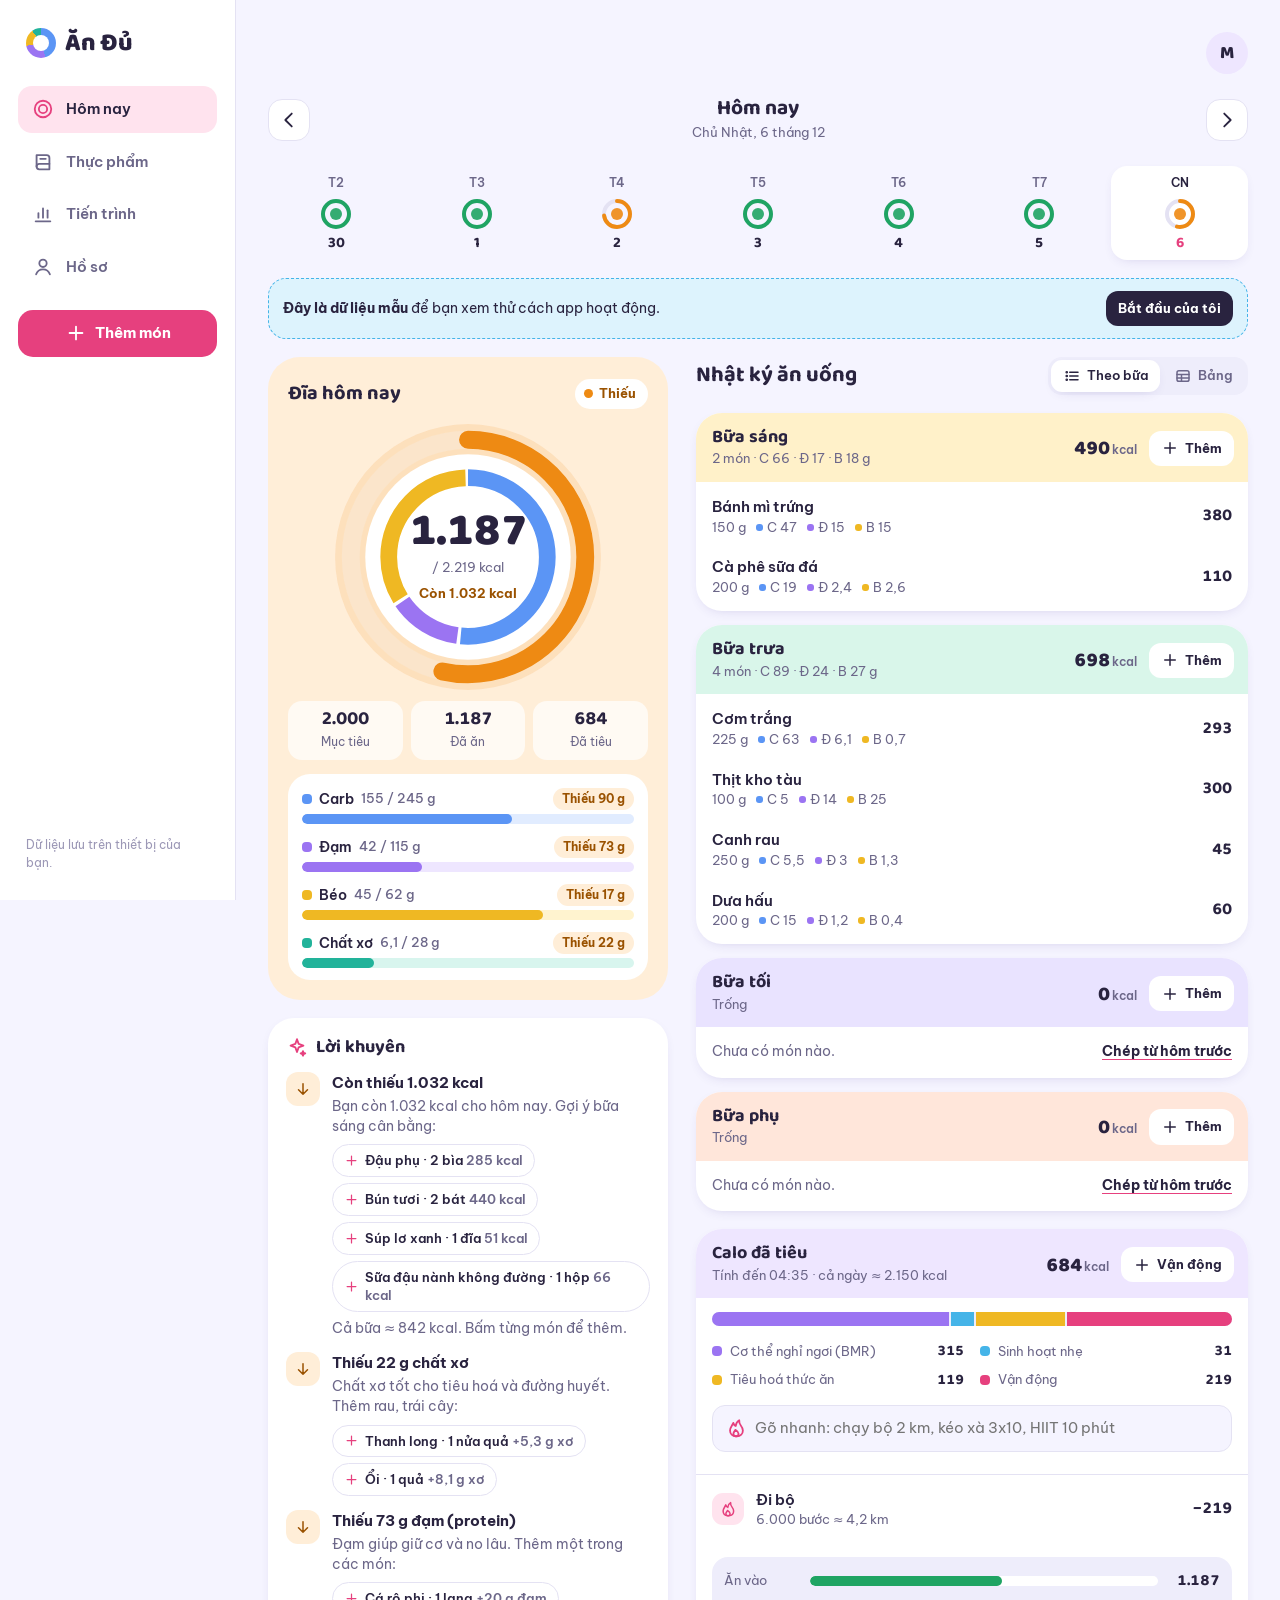
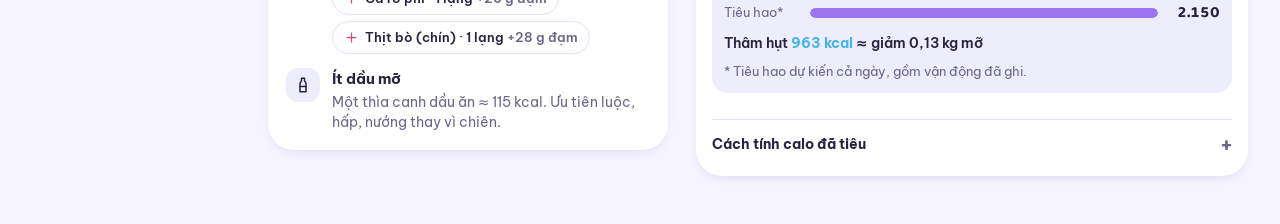
==== commit 8918e204: "Calo đã tiêu" ====
--- a/index.html
+++ b/index.html
@@ -490,7 +490,7 @@
 .mtargets { display: grid; grid-template-columns: repeat(4, 1fr); gap: 8px; }
 .mt { border-radius: 16px; padding: 10px; background: var(--mc-soft); min-width: 0; }
 .mt b { display: block; font-family: var(--font-display); font-size: 21px; line-height: 1.1; }
-.mt span { font-size: 12px; color: var(--ink-2); }
+.mt > span { font-size: 12px; color: var(--ink-2); }
 .formula { font-size: 12.5px; color: var(--ink-2); line-height: 1.55; }
 .formula code { font-family: inherit; font-weight: 700; color: var(--ink); }
 
@@ -610,6 +610,118 @@
 }
 .plate-rim.anim { animation: draw 1s cubic-bezier(.2,.8,.2,1) both; }
 @keyframes draw { from { stroke-dashoffset: var(--len); } to { stroke-dashoffset: 0; } }
+
+/* ---------- Hồ sơ tương tác ---------- */
+.me-card, .goal-card { display: flex; align-items: center; gap: 14px; width: 100%; text-align: left; border: 0; border-radius: var(--r-lg); padding: 16px; background: var(--surface); box-shadow: var(--shadow-sm); color: var(--ink); transition: transform .12s ease, box-shadow .2s ease; }
+.me-card:hover, .goal-card:hover { box-shadow: var(--shadow); }
+.me-card:active, .goal-card:active { transform: scale(.985); }
+.me-avatar { width: 56px; height: 56px; border-radius: 20px; flex: none; display: grid; place-items: center; font-family: var(--font-display); font-weight: 800; font-size: 26px; color: var(--ink); background: linear-gradient(135deg, var(--pro-soft), var(--pink-soft)); }
+.me-main, .goal-main { flex: 1; min-width: 0; display: flex; flex-direction: column; gap: 2px; }
+.me-main b { font-family: var(--font-display); font-size: 21px; line-height: 1.15; }
+.me-main span, .goal-main > span { font-size: 13.5px; color: var(--ink-2); }
+.me-main em { font-style: normal; align-self: flex-start; margin-top: 4px; font-size: 12px; font-weight: 700; padding: 2px 9px; border-radius: 999px; background: var(--surface-2); color: var(--ink-2); }
+.edit-hint { display: inline-flex; align-items: center; gap: 2px; font-size: 13px; font-weight: 700; color: var(--ink-2); flex: none; }
+.me-card.empty { border: 1.5px dashed var(--line); box-shadow: none; }
+.goal-card { align-items: flex-start; background: var(--tone-soft, var(--surface)); padding: 18px 16px; }
+.goal-card .goal-ic { margin-top: 2px; }
+.goal-ic { width: 46px; height: 46px; border-radius: 16px; flex: none; display: grid; place-items: center; background: var(--surface); color: var(--tone, var(--ink)); }
+.goal-ic .icon { stroke-width: 2.6; }
+.goal-main .eyebrow { font-size: 12.5px; font-weight: 700; color: var(--ink-2); }
+.goal-main b { font-family: var(--font-display); font-size: 26px; line-height: 1.1; }
+.tone-sky { --tone: var(--sky); --tone-soft: var(--sky-soft); }
+.tone-fib { --tone: var(--fib); --tone-soft: var(--fib-soft); }
+.tone-peach { --tone: var(--peach); --tone-soft: var(--peach-soft); }
+.goal-card.empty { --tone-soft: var(--brand-soft); border: 1.5px dashed var(--brand); box-shadow: none; }
+.goal-card.empty .goal-ic { background: var(--brand); color: #fff; }
+.goal-card.empty b { font-size: 22px; }
+.goal-prog { display: flex; flex-direction: column; gap: 6px; margin-top: 10px; font-size: 12.5px; color: var(--ink-2); }
+.goal-prog .bar { position: relative; height: 8px; border-radius: 999px; background: var(--surface); overflow: hidden; }
+.goal-prog .bar b { position: absolute; left: 0; top: 0; bottom: 0; border-radius: 999px; background: var(--tone, var(--ok)); }
+
+.targets { display: flex; flex-direction: column; gap: 12px; }
+.targets .card-head { margin-bottom: 0; }
+.tg-big { display: flex; align-items: baseline; gap: 10px; flex-wrap: wrap; }
+.tg-big b { font-family: var(--font-display); font-weight: 800; font-size: 52px; line-height: .95; letter-spacing: -.02em; }
+.tg-big span { color: var(--ink-2); font-weight: 600; }
+.tg-eq { display: flex; flex-wrap: wrap; gap: 6px; font-size: 13px; }
+.tg-eq span { padding: 4px 10px; border-radius: 999px; background: var(--surface-2); color: var(--ink-2); font-weight: 600; }
+.tg-eq .tg-eq-res { background: var(--brand-soft); color: var(--ink); }
+.mix { display: flex; height: 10px; border-radius: 999px; overflow: hidden; gap: 2px; background: var(--surface-2); }
+.mix i { display: block; min-width: 2px; }
+.targets .warn { margin: 0; }
+.targets.reveal { animation: pop .75s cubic-bezier(.2,.8,.2,1); }
+@keyframes pop {
+  0% { transform: scale(.96); box-shadow: 0 0 0 0 var(--brand); }
+  45% { transform: scale(1.01); box-shadow: 0 0 0 8px var(--brand-soft); }
+  100% { transform: none; box-shadow: var(--shadow-sm); }
+}
+details.how { margin-top: 12px; border-top: 1px solid var(--line); padding-top: 10px; }
+details.how summary { cursor: pointer; font-weight: 700; font-size: 14px; color: var(--ink); list-style: none; display: flex; align-items: center; justify-content: space-between; }
+details.how summary::-webkit-details-marker { display: none; }
+details.how summary::after { content: "+"; font-family: var(--font-display); font-size: 20px; color: var(--ink-2); }
+details.how[open] summary::after { content: "−"; }
+details.how .formula { margin-top: 8px; }
+
+/* sheet hồ sơ & mục tiêu */
+.steps { display: flex; align-items: center; gap: 6px; margin-top: -6px; }
+.steps i { width: 28px; height: 6px; border-radius: 3px; background: var(--line); }
+.steps i.on { background: var(--brand); }
+.steps span { margin-left: 6px; font-size: 12.5px; font-weight: 700; color: var(--ink-2); }
+.numfield { display: grid; grid-template-columns: 40px minmax(0, 1fr) 40px; gap: 6px; align-items: center; }
+.numfield .iconbtn { width: 40px; height: 44px; border-radius: 12px; }
+.numfield .input { text-align: center; padding-left: 6px; padding-right: 34px; font-weight: 700; }
+.numfield .input-unit em { right: 8px; font-size: 12px; }
+@media (max-width: 560px) { .numgrid { grid-template-columns: 1fr; } }
+.goalopts { display: grid; grid-template-columns: repeat(3, 1fr); gap: 8px; }
+.goalopt { display: flex; flex-direction: column; align-items: flex-start; gap: 4px; text-align: left; padding: 12px; border-radius: 18px; border: 2px solid transparent; background: var(--tone-soft); color: var(--ink); min-width: 0; }
+.goalopt .goal-ic { width: 38px; height: 38px; border-radius: 13px; margin-bottom: 4px; }
+.goalopt b { font-family: var(--font-display); font-size: 17px; line-height: 1.15; }
+.goalopt span:last-child { font-size: 12px; color: var(--ink-2); line-height: 1.35; }
+.goalopt[aria-pressed="true"] { border-color: var(--ink); box-shadow: var(--shadow-sm); }
+@media (max-width: 420px) { .goalopts { grid-template-columns: 1fr; } .goalopt { flex-direction: row; align-items: center; flex-wrap: wrap; gap: 4px 10px; } .goalopt .goal-ic { margin: 0; } .goalopt span:last-child { flex-basis: 100%; padding-left: 48px; margin-top: -6px; } }
+.rates { display: grid; grid-template-columns: repeat(auto-fit, minmax(120px, 1fr)); gap: 8px; }
+.rate { display: flex; flex-direction: column; align-items: flex-start; gap: 0; text-align: left; padding: 10px 12px; border-radius: 15px; border: 1.5px solid var(--line); background: var(--surface); color: var(--ink); }
+.rate b { font-family: var(--font-display); font-size: 19px; line-height: 1.1; }
+.rate span { font-size: 12px; color: var(--ink-2); }
+.rate em { font-style: normal; font-size: 12px; font-weight: 700; color: var(--ink-2); margin-top: 4px; }
+.rate[aria-pressed="true"] { border-color: var(--ink); background: var(--surface-2); }
+.optcard.style > span { display: flex; flex-direction: column; gap: 2px; }
+.mixrow { display: flex !important; flex-direction: column; gap: 4px; margin-top: 6px; }
+.mixrow .num { font-size: 12px; color: var(--ink-2); }
+.sheet-foot .live { display: flex; flex-wrap: wrap; align-items: baseline; justify-content: space-between; gap: 4px 12px; padding: 10px 12px; margin-bottom: 10px; border-radius: 14px; background: var(--surface-2); font-size: 13px; color: var(--ink-2); }
+.sheet-foot .live b { color: var(--ink); }
+.sheet-foot .live .big { font-family: var(--font-display); font-size: 26px; line-height: 1; }
+.sheet-foot .live .chip-st { margin-left: 4px; }
+
+/* ---------- Calo đã tiêu ---------- */
+.burn-card { border-radius: var(--r-lg); background: var(--surface); box-shadow: var(--shadow-sm); overflow: hidden; }
+.burn-card .meal-head { --meal-bg: var(--pro-soft); }
+.burn-body { display: flex; flex-direction: column; gap: 14px; padding: 14px 16px 16px; }
+.mix.tall { height: 14px; }
+.burn-parts { list-style: none; margin: 0; padding: 0; display: grid; grid-template-columns: 1fr 1fr; gap: 6px 16px; }
+.burn-parts li { display: flex; align-items: center; gap: 8px; font-size: 13px; color: var(--ink-2); min-width: 0; }
+.burn-parts li span { flex: 1; min-width: 0; }
+.burn-parts li i { width: 10px; height: 10px; border-radius: 4px; flex: none; }
+.burn-parts li b { color: var(--ink); font-family: var(--font-display); font-size: 15px; }
+@media (max-width: 420px) { .burn-parts { grid-template-columns: 1fr; } }
+.actq { display: flex; flex-direction: column; gap: 8px; }
+.actq .searchbox .icon { color: var(--brand); }
+.parsed .p-go { background: none; padding: 0; }
+.burn-card .items { border-top: 1px solid var(--line); margin: 0 -16px; padding: 4px 0; }
+.act-ic { width: 32px; height: 32px; border-radius: 11px; display: grid; place-items: center; background: var(--brand-soft); color: var(--brand); flex: none; }
+.balance { display: flex; flex-direction: column; gap: 8px; padding: 12px; border-radius: 16px; background: var(--surface-2); }
+.bal-row { display: grid; grid-template-columns: 76px 1fr auto; gap: 10px; align-items: center; font-size: 13px; color: var(--ink-2); }
+.bal-row b { color: var(--ink); font-family: var(--font-display); font-size: 16px; min-width: 52px; text-align: right; }
+.bal-bar { position: relative; height: 10px; border-radius: 999px; background: var(--surface); overflow: hidden; }
+.bal-bar b { position: absolute; left: 0; top: 0; bottom: 0; border-radius: 999px; min-width: 0 !important; }
+.bal-res { font-size: 14px; font-weight: 600; }
+.bal-res[data-st="def"] b { color: var(--sky); }
+.bal-res[data-st="sur"] b { color: var(--peach); }
+.bal-sum { font-size: 14px; margin-bottom: 8px; }
+.chart .b-def { fill: var(--sky); }
+.chart .b-sur { fill: var(--peach); }
+.act-chip { display: inline-flex; align-items: baseline; gap: 6px; }
+.act-chip em { font-style: normal; font-size: 11px; font-weight: 500; color: var(--ink-3); }
 
 </style>
 </head>
@@ -699,7 +811,7 @@
 <script>
 (function () {
 'use strict';
-const APP_VERSION = '1.0.0';
+const APP_VERSION = '1.0.2';
 /* ===== Ăn Đủ — Cơ sở dữ liệu thực phẩm =====
  * Giá trị trên 100 g phần ăn được (đồ uống: 100 ml).
  * Cột: [tên, nhóm, kcal, carb (tổng, gồm xơ), đạm, béo, xơ, "khẩu phần:gam|...", "tên gọi khác"]
@@ -962,29 +1074,46 @@
   ['Tương cà', 'gv', 101, 27.4, 1, 0.1, 0.3, 'thìa canh:15', 'ketchup']
 ];
 
-/* Hoạt động thể chất — chỉ số MET (Compendium of Physical Activities, 2011).
- * kcal ≈ MET × cân nặng (kg) × thời gian (giờ) */
-const ACTIVITIES = [
-  ['Đi bộ thường', 3.0],
-  ['Đi bộ nhanh', 4.3],
-  ['Chạy bộ (8 km/h)', 8.3],
-  ['Chạy bộ (10 km/h)', 9.8],
-  ['Đạp xe thong thả', 4.0],
-  ['Đạp xe vừa sức', 6.8],
-  ['Bơi lội', 5.8],
-  ['Nhảy dây', 11.8],
-  ['Leo cầu thang', 8.8],
-  ['Cầu lông', 5.5],
-  ['Bóng đá', 7.0],
-  ['Bóng chuyền', 4.0],
-  ['Bóng bàn', 4.0],
-  ['Tennis', 7.3],
-  ['Tập tạ / gym', 5.0],
-  ['HIIT', 8.0],
-  ['Aerobic / zumba', 6.5],
-  ['Yoga', 2.5],
-  ['Làm việc nhà', 3.3],
-  ['Làm vườn', 3.8]
+/* ===== Vận động =====
+ * Calo theo chỉ số MET (Compendium of Physical Activities, 2011): kcal ≈ MET × cân nặng (kg) × giờ.
+ * Theo quãng đường: chạy ≈ 1,0 kcal/kg/km, đi bộ ≈ 0,72, đạp xe ≈ 0,39, bơi ≈ 2,9.
+ * Theo số lần (kéo xà, hít đất…): kcal/kg cho mỗi lần, ước tính từ công cơ học và MET thể dục mạnh.
+ * modes: dist (km), time (phút), steps (bước), reps (hiệp × lần), floors (tầng)
+ * lv: cường độ khi tính theo thời gian [nhãn, MET]; speed: bảng [km/h, MET] khi có cả quãng đường và thời gian.
+ */
+const ACT_GROUPS = ['Chạy & đi', 'Bài tập tại chỗ', 'Thể thao', 'Sinh hoạt'];
+const ACTS = [
+  { id: 'run', name: 'Chạy bộ', g: 0, modes: ['dist', 'time'], perKm: 1.0, lv: [['Chậm ~7 km/h', 7.0], ['Vừa ~9 km/h', 9.3], ['Nhanh ~11 km/h', 11.0]],
+    speed: [[6.4, 6.0], [8.0, 8.3], [8.4, 9.0], [9.7, 9.8], [10.8, 10.5], [11.3, 11.0], [12.1, 11.5], [12.9, 11.8], [13.8, 12.3], [14.5, 12.8], [16.1, 14.5], [17.7, 16.0], [19.3, 19.0]], alias: 'chay, chay bo, run, running, jogging, jog' },
+  { id: 'walk', name: 'Đi bộ', g: 0, modes: ['steps', 'dist', 'time'], perKm: 0.72, lv: [['Thong thả', 2.8], ['Vừa', 3.5], ['Nhanh', 4.3]],
+    speed: [[3.2, 2.8], [4.0, 3.0], [4.8, 3.5], [5.6, 4.3], [6.4, 5.0], [7.2, 7.0], [8.0, 8.3]], alias: 'di bo, di, walk, walking, buoc, buoc chan, tan bo' },
+  { id: 'bike', name: 'Đạp xe', g: 0, modes: ['dist', 'time'], perKm: 0.39, lv: [['Nhẹ <16 km/h', 4.0], ['Vừa 16–19 km/h', 6.8], ['Nhanh 19–22 km/h', 8.0], ['Rất nhanh >22 km/h', 10.0]],
+    speed: [[12, 4.0], [17.5, 6.8], [20.9, 8.0], [24, 10.0], [28, 12.0], [33, 15.8]], alias: 'dap xe, xe dap, bike, cycling, xe' },
+  { id: 'swim', name: 'Bơi lội', g: 0, modes: ['dist', 'time'], perKm: 2.9, lv: [['Nhẹ nhàng', 5.8], ['Nhanh', 9.8]], speed: [[1.5, 5.8], [2.5, 8.3], [3.5, 9.8]], alias: 'boi, boi loi, swim, swimming' },
+  { id: 'stairs', name: 'Leo cầu thang', g: 0, modes: ['floors', 'time'], perFloor: 0.035, lv: [['Chậm', 4.0], ['Nhanh', 8.8]], alias: 'leo cau thang, cau thang, leo thang, stairs, tang' },
+  { id: 'hike', name: 'Leo núi / trekking', g: 0, modes: ['time', 'dist'], perKm: 1.1, lv: [['Vừa', 6.0], ['Dốc, mang ba lô', 7.8]], alias: 'leo nui, trekking, hiking, di bo duong dai' },
+  { id: 'pullup', name: 'Kéo xà', g: 1, modes: ['reps', 'time'], perRep: 0.0065, lv: [['Vừa', 3.8], ['Mạnh', 8.0]], alias: 'keo xa, hit xa, xa don, pull up, pullup, chin up' },
+  { id: 'pushup', name: 'Hít đất', g: 1, modes: ['reps', 'time'], perRep: 0.0045, lv: [['Vừa', 3.8], ['Mạnh', 8.0]], alias: 'hit dat, chong day, push up, pushup' },
+  { id: 'situp', name: 'Gập bụng', g: 1, modes: ['reps', 'time'], perRep: 0.0025, lv: [['Vừa', 3.8], ['Mạnh', 5.0]], alias: 'gap bung, sit up, situp, crunch, bung' },
+  { id: 'squat', name: 'Squat', g: 1, modes: ['reps', 'time'], perRep: 0.0045, lv: [['Vừa', 5.0], ['Mạnh', 8.0]], alias: 'squat, gánh đùi, ganh dui, ngoi xom' },
+  { id: 'burpee', name: 'Burpee', g: 1, modes: ['reps', 'time'], perRep: 0.013, lv: [['Mạnh', 8.0]], alias: 'burpee, burpees' },
+  { id: 'jj', name: 'Bật nhảy (jumping jack)', g: 1, modes: ['reps', 'time'], perRep: 0.0022, lv: [['Vừa', 8.0]], alias: 'bat nhay, jumping jack, jumping jacks, dang chan' },
+  { id: 'rope', name: 'Nhảy dây', g: 1, modes: ['time', 'reps'], perRep: 0.0016, lv: [['Chậm', 8.8], ['Vừa', 11.8], ['Nhanh', 12.3]], alias: 'nhay day, rope, jump rope' },
+  { id: 'plank', name: 'Plank', g: 1, modes: ['time'], lv: [['Giữ tĩnh', 3.8]], alias: 'plank' },
+  { id: 'hiit', name: 'HIIT', g: 1, modes: ['time'], lv: [['Vừa', 8.0], ['Mạnh', 11.0]], alias: 'hiit, tabata, circuit, cardio cuong do cao' },
+  { id: 'gym', name: 'Tập tạ / gym', g: 1, modes: ['time'], lv: [['Nhẹ', 3.5], ['Vừa', 5.0], ['Nặng', 6.0]], alias: 'tap ta, gym, ta, tap gym, nang ta, weight' },
+  { id: 'yoga', name: 'Yoga', g: 1, modes: ['time'], lv: [['Nhẹ nhàng', 2.5], ['Power yoga', 4.0]], alias: 'yoga' },
+  { id: 'aerobic', name: 'Aerobic / zumba', g: 1, modes: ['time'], lv: [['Nhẹ', 5.0], ['Mạnh', 7.3]], alias: 'aerobic, zumba, the duc nhip dieu' },
+  { id: 'badminton', name: 'Cầu lông', g: 2, modes: ['time'], lv: [['Giải trí', 5.5], ['Thi đấu', 7.0]], alias: 'cau long, badminton' },
+  { id: 'football', name: 'Bóng đá', g: 2, modes: ['time'], lv: [['Giao hữu', 7.0], ['Thi đấu', 10.0]], alias: 'bong da, da bong, football, soccer, futsal' },
+  { id: 'basketball', name: 'Bóng rổ', g: 2, modes: ['time'], lv: [['Giải trí', 6.5], ['Thi đấu', 8.0]], alias: 'bong ro, basketball' },
+  { id: 'volleyball', name: 'Bóng chuyền', g: 2, modes: ['time'], lv: [['Giải trí', 4.0], ['Bãi biển', 8.0]], alias: 'bong chuyen, volleyball' },
+  { id: 'tabletennis', name: 'Bóng bàn', g: 2, modes: ['time'], lv: [['Vừa', 4.0]], alias: 'bong ban, ping pong' },
+  { id: 'tennis', name: 'Tennis', g: 2, modes: ['time'], lv: [['Đánh đôi', 6.0], ['Đánh đơn', 8.0]], alias: 'tennis, quan vot' },
+  { id: 'martial', name: 'Võ / boxing', g: 2, modes: ['time'], lv: [['Tập kỹ thuật', 5.3], ['Đối kháng', 10.3]], alias: 'vo, boxing, kickboxing, vovinam, karate, taekwondo, muay' },
+  { id: 'dance', name: 'Khiêu vũ / nhảy', g: 2, modes: ['time'], lv: [['Vừa', 5.0], ['Sôi động', 7.8]], alias: 'khieu vu, nhay, dance, dancing' },
+  { id: 'housework', name: 'Việc nhà', g: 3, modes: ['time'], lv: [['Nhẹ', 2.5], ['Dọn dẹp mạnh', 3.8]], alias: 'viec nha, don nha, lau nha, don dep' },
+  { id: 'garden', name: 'Làm vườn', g: 3, modes: ['time'], lv: [['Vừa', 3.8]], alias: 'lam vuon' }
 ];
 
 /* ===== Ăn Đủ — lõi: tiện ích, dữ liệu, tính toán, lưu trữ ===== */
@@ -1141,6 +1270,108 @@
     r.label = `${fq(c)} ${por.label} · ${fg(r.g)} g`;
     return r;
   });
+}
+
+// ---------- Vận động ----------
+const ACT = new Map(ACTS.map((a) => [a.id, Object.assign(a, { al: [norm(a.name), ...a.alias.split(',').map(norm)].filter(Boolean) })]));
+const MODE_NAME = { dist: 'Quãng đường', time: 'Thời gian', steps: 'Số bước', reps: 'Số lần', floors: 'Số tầng' };
+function interp(tbl, x) {
+  if (x <= tbl[0][0]) return tbl[0][1];
+  for (let i = 1; i < tbl.length; i++) {
+    if (x <= tbl[i][0]) { const [x0, y0] = tbl[i - 1], [x1, y1] = tbl[i]; return y0 + (y1 - y0) * (x - x0) / (x1 - x0); }
+  }
+  return tbl[tbl.length - 1][1];
+}
+const stepLenKm = (h) => 0.415 * (+h || 165) / 100 / 1000;   // chiều dài bước ≈ 41,5% chiều cao
+const defLv = (a) => Math.floor((a.lv.length - 1) / 2);
+// e: { a, mode, km, min, steps, sets, reps, floors, lv } → { kcal, met?, detail, how }
+function actCalc(e, W, H) {
+  const a = ACT.get(e.a);
+  if (!a) return { kcal: e.kcal || 0, detail: e.min ? `${e.min} phút` : '', how: '' };
+  const lv = a.lv[Math.min(e.lv == null ? defLv(a) : e.lv, a.lv.length - 1)];
+  const kg = NF1.format(W);
+  if (e.mode === 'dist') {
+    const km = +e.km || 0, min = +e.min || 0;
+    if (min > 0 && a.speed && km > 0) {
+      const v = km / (min / 60), met = interp(a.speed, v);
+      const fast = (a.id === 'run' && v > 22) || (a.id === 'walk' && v > 9) || (a.id === 'bike' && v > 45) || (a.id === 'swim' && v > 6);
+      return { kcal: met * W * min / 60, detail: `${NF2.format(km)} km · ${fq(min)} phút (${NF1.format(v)} km/h)`, how: (fast ? `Tốc độ ${NF1.format(v)} km/h có vẻ quá nhanh, hãy kiểm tra lại thời gian. ` : '') + `Tốc độ ${NF1.format(v)} km/h → MET ${NF1.format(met)} × ${kg} kg × ${fq(min)} phút ÷ 60` };
+    }
+    return { kcal: (a.perKm || 0) * W * km, detail: `${NF2.format(km)} km`, how: `${NF2.format(a.perKm)} kcal × ${kg} kg × ${NF2.format(km)} km` };
+  }
+  if (e.mode === 'steps') {
+    const steps = +e.steps || 0, km = steps * stepLenKm(H);
+    return { kcal: (a.perKm || 0.72) * W * km, detail: `${NF0.format(steps)} bước ≈ ${NF1.format(km)} km`, how: `${NF0.format(steps)} bước × ${NF2.format(stepLenKm(H) * 1000)} m/bước ≈ ${NF1.format(km)} km; ${NF2.format(a.perKm)} kcal × ${kg} kg × km` };
+  }
+  if (e.mode === 'reps') {
+    const sets = Math.max(1, +e.sets || 1), reps = +e.reps || 0, n = sets * reps;
+    return { kcal: (a.perRep || 0) * W * n, detail: sets > 1 ? `${sets} hiệp × ${reps} lần` : `${reps} lần`, how: `${n} lần × ${NF2.format((a.perRep || 0) * W)} kcal/lần (theo ${kg} kg)` };
+  }
+  if (e.mode === 'floors') {
+    const f = +e.floors || 0;
+    return { kcal: (a.perFloor || 0) * W * f, detail: `${f} tầng`, how: `${f} tầng × ${NF2.format((a.perFloor || 0) * W)} kcal/tầng (theo ${kg} kg)` };
+  }
+  const min = +e.min || 0;
+  return { kcal: lv[1] * W * min / 60, met: lv[1], detail: `${fq(min)} phút · ${lv[0].toLowerCase()}`, how: `MET ${NF1.format(lv[1])} × ${kg} kg × ${fq(min)} phút ÷ 60` };
+}
+function actByText(t) {
+  const s = ' ' + t + ' ';
+  let best = null, len = 0;
+  ACT.forEach((a) => a.al.forEach((al) => { if (al.length > len && s.includes(' ' + al + ' ')) { best = a; len = al.length; } }));
+  return best;
+}
+// "chạy bộ 2 km 12 phút, kéo xà 3x10, đi bộ 8.000 bước, HIIT 10p, leo 5 tầng, plank 90 giây"
+function parseActs(text) {
+  const chunks = String(text || '').split(/[\n,;+]|\s(?:và|va)\s/i).map((x) => x.trim()).filter(Boolean);
+  return chunks.map((raw) => {
+    let s = ' ' + norm(raw).replace(/(\d),(\d)/g, '$1.$2') + ' ';
+    const a = actByText(s);
+    const r = { raw, a: a ? a.id : null };
+    if (!a) return r;
+    let m;
+    const num = (x) => Number(x);
+    if ((m = s.match(/\s(\d{1,3}(?:\.\d{3})+|\d+(?:\.\d+)?)\s*(k)?\s*(buoc|step|steps)(?=\s)/))) {
+      let v = m[1].includes('.') && /^\d{1,3}(\.\d{3})+$/.test(m[1]) ? num(m[1].replace(/\./g, '')) : num(m[1]);
+      if (m[2]) v *= 1000;
+      r.steps = Math.round(v); s = s.replace(m[0], ' ');
+    }
+    if ((m = s.match(/\s(\d+(?:\.\d+)?)\s*km(?=\s)/))) { r.km = num(m[1]); s = s.replace(m[0], ' '); }
+    else if ((m = s.match(/\s(\d+)\s*(m|met|mét)(?=\s)/))) { r.km = num(m[1]) / 1000; s = s.replace(m[0], ' '); }
+    if ((m = s.match(/\s(\d+(?:\.\d+)?)\s*(gio|h|tieng)(?=\s)/))) { r.min = num(m[1]) * 60; s = s.replace(m[0], ' '); }
+    if ((m = s.match(/\s(\d+(?:\.\d+)?)\s*(phut|ph|p|min|mins|')(?=\s)/))) { r.min = (r.min || 0) + num(m[1]); s = s.replace(m[0], ' '); }
+    if ((m = s.match(/\s(\d+)\s*(giay|s|sec|giây)(?=\s)/))) { r.min = (r.min || 0) + num(m[1]) / 60; s = s.replace(m[0], ' '); }
+    if ((m = s.match(/\s(\d+)\s*(?:x|\*|hiep|set|sets)\s*(\d+)(?:\s*(?:lan|cai|rep|reps))?(?=\s)/))) { r.sets = num(m[1]); r.reps = num(m[2]); s = s.replace(m[0], ' '); }
+    else if ((m = s.match(/\s(\d+)\s*(lan|cai|rep|reps|qua|nhip)(?=\s)/))) { r.sets = 1; r.reps = num(m[1]); s = s.replace(m[0], ' '); }
+    if ((m = s.match(/\s(\d+)\s*(tang|lau)(?=\s)/))) { r.floors = num(m[1]); s = s.replace(m[0], ' '); }
+    if (r.steps == null && r.km == null && r.min == null && r.reps == null && r.floors == null && (m = s.match(/\s(\d+(?:\.\d+)?)(?=\s)/))) {
+      const v = num(m[1]), first = a.modes[0];
+      if (first === 'reps') { r.sets = 1; r.reps = v; } else if (first === 'floors') r.floors = v;
+      else if (first === 'steps' && v >= 100) r.steps = v; else if (first === 'dist' && v <= 60) r.km = v; else r.min = v;
+    }
+    if (r.steps != null && a.modes.includes('steps')) r.mode = 'steps';
+    else if (r.km != null && a.modes.includes('dist')) r.mode = 'dist';
+    else if (r.floors != null && a.modes.includes('floors')) r.mode = 'floors';
+    else if (r.reps != null && a.modes.includes('reps')) r.mode = 'reps';
+    else if (r.min != null && a.modes.includes('time')) r.mode = 'time';
+    if (/\s(nhanh|manh|cao|nang|thi dau|doi khang)\s/.test(s)) r.lv = a.lv.length - 1;
+    else if (/\s(cham|nhe|thong tha|nhe nhang)\s/.test(s)) r.lv = 0;
+    return r;
+  });
+}
+// Calo đã tiêu trong ngày: BMR + sinh hoạt nhẹ (10% BMR) + tiêu hoá thức ăn (10% năng lượng ăn vào) + vận động đã ghi
+function burnInfo(k) {
+  const c = calc(S.profile), d = getDay(k), t = todayKey();
+  const now = new Date();
+  const frac = k < t ? 1 : k > t ? 0 : (now.getHours() * 60 + now.getMinutes()) / 1440;
+  const eaten = sumItems(d.items).k;
+  const ex = (d.acts || []).reduce((s, a) => s + (a.kcal || 0), 0);
+  const bmr = c.bmr * frac, neat = c.bmr * 0.1 * frac, tef = eaten * 0.1;
+  return {
+    frac, bmrDay: c.bmr, bmr, neat, tef, ex, eaten,
+    soFar: bmr + neat + tef + ex,
+    fullDay: c.bmr * 1.1 + tef + ex,
+    time: k === t ? `${pad(now.getHours())}:${pad(now.getMinutes())}` : null
+  };
 }
 
 // ---------- Hồ sơ & mục tiêu ----------
@@ -1225,7 +1456,7 @@
 function blankState() {
   return {
     v: 1, demo: false,
-    profile: { set: false, name: '', sex: 'f', age: 25, height: 160, weight: 55, act: 1.375, goal: 'keep', rate: 0.5, style: 'balanced', custom: { c: 50, p: 20, f: 30 }, tw: '' },
+    profile: { set: false, goalSet: false, startW: null, name: '', sex: 'f', age: 25, height: 160, weight: 55, act: 1.375, goal: 'keep', rate: 0.5, style: 'balanced', custom: { c: 50, p: 20, f: 30 }, tw: '' },
     settings: { theme: 'auto', burnBack: true, view: 'list' },
     custom: [], fav: [], recent: [], weights: [], days: {},
     meta: {}
@@ -1237,7 +1468,7 @@
 function demoState() {
   const st = blankState();
   st.demo = true;
-  st.profile = { set: true, name: 'Minh (mẫu)', sex: 'm', age: 28, height: 170, weight: 72, act: 1.55, goal: 'lose', rate: 0.5, style: 'balanced', custom: { c: 50, p: 20, f: 30 }, tw: 66 };
+  st.profile = { set: true, goalSet: true, startW: 73.4, name: 'Minh (mẫu)', sex: 'm', age: 28, height: 170, weight: 72, act: 1.55, goal: 'lose', rate: 0.5, style: 'balanced', custom: { c: 50, p: 20, f: 30 }, tw: 66 };
   const menus = {
     A: [['Phở bò', 500, 's'], ['Cơm trắng', 300, 't'], ['Cá kho', 150, 't'], ['Rau muống xào tỏi', 200, 't'], ['Chuối', 100, 't'], ['Cơm trắng', 150, 'c'], ['Ức gà (chín)', 150, 'c'], ['Canh rau', 250, 'c'], ['Sữa chua không đường', 100, 'c'], ['Hạt điều', 30, 'p']],
     B: [['Xôi xéo', 200, 's'], ['Cà phê sữa đá', 200, 's'], ['Cơm tấm sườn', 400, 't'], ['Trà sữa trân châu', 500, 'p'], ['Bún chả', 450, 'c'], ['Bia', 330, 'c']],
@@ -1255,11 +1486,13 @@
     const items = menus[mk].map(([n, g, m]) => { const f = foodByName(n); return f ? entryFrom(f, g, m) : null; }).filter(Boolean);
     st.days[k] = { items, acts: [], t: tg };
   });
-  const w = st.profile.weight;
-  const a2 = (n, met, min) => ({ i: uid(), n, met, min, kcal: Math.round(met * w * min / 60) });
-  st.days[addDays(t, -2)].acts.push(a2('Đi bộ nhanh', 4.3, 40));
-  st.days[addDays(t, -6)].acts.push(a2('Cầu lông', 5.5, 45));
-  st.days[addDays(t, -9)].acts.push(a2('Chạy bộ (8 km/h)', 8.3, 25));
+  const w = st.profile.weight, h = st.profile.height;
+  const a2 = (e) => Object.assign({ i: uid() }, e, { n: ACT.get(e.a).name, kcal: Math.round(actCalc(e, w, h).kcal) });
+  st.days[t].acts.push(a2({ a: 'walk', mode: 'steps', steps: 6000 }));
+  st.days[addDays(t, -2)].acts.push(a2({ a: 'walk', mode: 'time', min: 40, lv: 2 }), a2({ a: 'run', mode: 'dist', km: 3, min: 20 }));
+  st.days[addDays(t, -3)].acts.push(a2({ a: 'pullup', mode: 'reps', sets: 3, reps: 8 }), a2({ a: 'pushup', mode: 'reps', sets: 3, reps: 15 }));
+  st.days[addDays(t, -6)].acts.push(a2({ a: 'badminton', mode: 'time', min: 45, lv: 0 }));
+  st.days[addDays(t, -9)].acts.push(a2({ a: 'hiit', mode: 'time', min: 20, lv: 0 }));
   [[-13, 73.4], [-11, 73.1], [-9, 73.2], [-7, 72.8], [-5, 72.6], [-3, 72.5], [-1, 72.2], [0, 72.0]].forEach(([d, kg]) => st.weights.push({ d: addDays(t, d), kg }));
   st.profile.weight = 72;
   st.recent = ['f-uc-ga-chin', 'f-com-trang', 'f-pho-bo', 'f-trung-ga-luoc', 'f-chuoi'];
@@ -1318,7 +1551,9 @@
 function normalizeState(st) {
   const b = blankState();
   const o = Object.assign(b, st || {});
+  const hadGoal = st && st.profile && st.profile.goalSet !== undefined;
   o.profile = Object.assign(blankState().profile, o.profile || {});
+  if (!hadGoal) o.profile.goalSet = !!o.profile.set;
   o.settings = Object.assign(blankState().settings, o.settings || {});
   ['custom', 'fav', 'recent', 'weights'].forEach((k) => { if (!Array.isArray(o[k])) o[k] = []; });
   if (!o.days || typeof o.days !== 'object') o.days = {};
@@ -1517,7 +1752,6 @@
   c: ['Khoai lang (luộc)', 'Chuối', 'Cơm gạo lứt', 'Yến mạch', 'Ngô luộc'],
   f: ['Hạt điều', 'Quả bơ', 'Lạc rang', 'Hạnh nhân', 'Óc chó']
 };
-const BURN = ['Đi bộ nhanh', 'Đạp xe vừa sức', 'Chạy bộ (8 km/h)', 'Nhảy dây', 'Leo cầu thang', 'Làm việc nhà'];
 const HEALTH_TIPS = [
   ['i-drop', 'Uống đủ nước', (c) => `Khoảng ${NF1.format(c.water)} lít mỗi ngày (35 ml × cân nặng). Khát hay bị nhầm với đói.`],
   ['c-rc', 'Nửa đĩa là rau', () => 'Mỗi bữa chính, để rau củ chiếm nửa đĩa — no lâu mà ít calo.'],
@@ -1604,10 +1838,15 @@
     const diff = info.tot.k - info.allow;
     if (info.st === 'high') {
       const ex = Math.round(diff);
-      const chips = BURN.map((n) => ACTIVITIES.find((a) => a[0] === n)).filter(Boolean)
-        .map(([n, met]) => ({ n, min: Math.ceil(ex / (met * W / 60)) })).filter((a) => a.min <= 180).slice(0, 4)
-        .map((a) => `<span>${esc(a.n)} <b class="num">${a.min}</b> phút</span>`).join('');
-      tip('high', 'i-flame', `Dư ${fk(ex)} kcal so với mục tiêu`, `<p>Vận động thêm để đốt phần dư (tính theo cân nặng ${fg(W)} kg):</p><div class="burn">${chips}</div><p style="margin-top:8px">Ghi lại hoạt động ở mục Vận động để cân bằng. Hoặc bữa sau bớt nửa bát cơm (≈ 100 kcal).</p>`);
+      const H = +S.profile.height;
+      const chips = [
+        ['Đi bộ', NF0.format(Math.round(ex / (0.72 * W) / stepLenKm(H) / 100) * 100), 'bước'],
+        ['Chạy bộ', NF1.format(ex / W), 'km'],
+        ['Đạp xe', NF1.format(ex / (0.39 * W)), 'km'],
+        ['Nhảy dây', Math.ceil(ex / (11.8 * W / 60)), 'phút'],
+        ['HIIT', Math.ceil(ex / (8 * W / 60)), 'phút']
+      ].map(([n, v, u]) => `<span>${n} <b class="num">${v}</b> ${u}</span>`).join('');
+      tip('high', 'i-flame', `Dư ${fk(ex)} kcal so với mục tiêu`, `<p>Vận động thêm để đốt phần dư (tính theo cân nặng ${fg(W)} kg):</p><div class="burn">${chips}</div><p style="margin-top:8px">Chọn một trong các cách trên rồi ghi ở mục Calo đã tiêu. Hoặc bữa sau bớt nửa bát cơm (≈ 100 kcal).</p>`);
     } else if (info.st === 'ok') {
       tip('ok', 'i-check', 'Đã đủ năng lượng hôm nay', `<p>${diff >= 0 ? `Chỉ chênh +${fk(diff)} kcal, nằm trong mức cho phép.` : `Còn ${fk(-diff)} kcal — có thể dừng ở đây hoặc ăn nhẹ một phần trái cây.`}</p>`);
     } else {
@@ -1700,16 +1939,140 @@
   return `<div class="table-wrap"><table class="daytable"><thead><tr><th>Món</th><th>Gam</th><th>kcal</th><th>Carb</th><th>Đạm</th><th>Béo</th><th>Xơ</th></tr></thead><tbody>${rows}</tbody></table></div>
     <button class="btn block" data-action="add" data-meal="${mealByClock()}">${ic('i-plus')}Thêm món</button>`;
 }
-function actsHTML(info) {
+// ---------- Calo đã tiêu ----------
+function burnCardHTML(info, k) {
+  const b = burnInfo(k), W = weightKg(), H = +S.profile.height;
   const acts = info.d.acts || [];
-  const W = weightKg();
+  const total = b.time ? b.soFar : b.fullDay;
+  const parts = [['Cơ thể nghỉ ngơi (BMR)', b.time ? b.bmr : b.bmrDay, 'var(--pro)'], ['Sinh hoạt nhẹ', b.time ? b.neat : b.bmrDay * 0.1, 'var(--sky)'], ['Tiêu hoá thức ăn', b.tef, 'var(--fat)'], ['Vận động', b.ex, 'var(--brand)']];
+  const sum = parts.reduce((s, p) => s + p[1], 0) || 1;
   const list = acts.length
-    ? `<ul class="items">${acts.map((a) => `<li><button class="item" data-action="edit-act" data-id="${a.i}"><div class="item-main"><div class="item-name">${esc(a.n)}</div><div class="item-sub"><span>${a.min} phút · MET ${NF1.format(a.met)}</span></div></div><div class="item-kcal num">−${fk(a.kcal)}</div></button></li>`).join('')}</ul>`
-    : `<div class="empty-meal"><span>Chưa ghi vận động. Đi bộ nhanh 30 phút ≈ ${fk(4.3 * W / 2)} kcal.</span></div>`;
-  return `<article class="acts"><header class="meal-head"><div class="meal-title"><h3>Vận động</h3><span>${S.settings.burnBack ? 'Calo đốt được cộng vào mục tiêu ngày' : 'Chỉ ghi lại, không cộng vào mục tiêu'}</span></div>
-    <div class="meal-kcal num">${fk(info.burned)}<small>kcal</small></div>
-    <button class="add-btn" data-action="add-act" aria-label="Thêm vận động">${ic('i-plus', 'sm')}Thêm</button></header>${list}</article>`;
-}
+    ? `<ul class="items">${acts.map((a) => {
+        const det = a.a ? actCalc(a, W, H).detail : `${a.min} phút`;
+        return `<li><button class="item" data-action="edit-act" data-id="${a.i}"><span class="act-ic">${ic('i-flame', 'sm')}</span><div class="item-main"><div class="item-name">${esc(a.n)}</div><div class="item-sub"><span>${esc(det)}</span></div></div><div class="item-kcal num">−${fk(a.kcal)}</div></button></li>`;
+      }).join('')}</ul>`
+    : '';
+  const bal = info.tot.k - b.fullDay;
+  const maxIO = Math.max(info.tot.k, b.fullDay, 1);
+  const balTxt = !info.has ? 'Chưa ghi món ăn nào nên chưa tính được cân bằng.'
+    : bal < 0 ? `Thâm hụt <b class="num">${fk(-bal)} kcal</b> ≈ giảm ${NF2.format(-bal / 7700)} kg mỡ`
+      : `Dư <b class="num">${fk(bal)} kcal</b> ≈ tăng ${NF2.format(bal / 7700)} kg mỡ`;
+  return `<article class="burn-card">
+    <header class="meal-head"><div class="meal-title"><h3>Calo đã tiêu</h3><span class="num">${b.time ? `Tính đến ${b.time} · cả ngày ≈ ${fk(b.fullDay)} kcal` : k > todayKey() ? `Dự kiến cả ngày ≈ ${fk(b.fullDay)} kcal` : 'Cả ngày'}</span></div>
+      <div class="meal-kcal num">${fk(total)}<small>kcal</small></div>
+      <button class="add-btn" data-action="add-act" aria-label="Thêm vận động">${ic('i-plus', 'sm')}Vận động</button></header>
+    <div class="burn-body">
+      <span class="mix tall" aria-hidden="true">${parts.map((p) => `<i style="flex:${Math.max(0.001, p[1] / sum)};background:${p[2]}"></i>`).join('')}</span>
+      <ul class="burn-parts">${parts.map((p) => `<li><i style="background:${p[2]}"></i><span>${p[0]}</span><b class="num">${fk(p[1])}</b></li>`).join('')}</ul>
+      <div class="actq"><div class="searchbox">${ic('i-flame')}<input class="input" id="act-quick" autocomplete="off" value="${esc(UI.actQ || '')}" placeholder="Gõ nhanh: chạy bộ 2 km, kéo xà 3x10, HIIT 10 phút" aria-label="Gõ nhanh vận động"></div>
+        <ul class="parsed" id="act-quick-res"></ul></div>
+      ${list}
+      <div class="balance">
+        <div class="bal-row"><span>Ăn vào</span><span class="bal-bar"><b style="width:${(info.tot.k / maxIO * 100).toFixed(1)}%;background:var(--ok)"></b></span><b class="num">${fk(info.tot.k)}</b></div>
+        <div class="bal-row"><span>Tiêu hao${b.time ? '*' : ''}</span><span class="bal-bar"><b style="width:${(b.fullDay / maxIO * 100).toFixed(1)}%;background:var(--pro)"></b></span><b class="num">${fk(b.fullDay)}</b></div>
+        <p class="bal-res" data-st="${!info.has ? 'none' : bal < 0 ? 'def' : 'sur'}">${balTxt}</p>
+        ${b.time ? '<p class="hint">* Tiêu hao dự kiến cả ngày, gồm vận động đã ghi.</p>' : ''}
+      </div>
+      <details class="how"><summary>Cách tính calo đã tiêu</summary>
+        <p class="formula">Cơ thể nghỉ ngơi = BMR ${fk(b.bmrDay)} kcal/ngày, chia đều theo giờ. Sinh hoạt nhẹ (đi lại, đứng, làm việc) ≈ 10% BMR. Tiêu hoá thức ăn ≈ 10% năng lượng ăn vào. Vận động: chạy ≈ 1 kcal × kg × km, đi bộ ≈ 0,72 kcal × kg × km (bước dài ≈ 41,5% chiều cao), các môn khác theo MET × kg × giờ; kéo xà, hít đất… theo số lần. Nếu bạn ghi mọi buổi tập ở đây, nên chọn mức vận động “Ít vận động” hoặc “Vận động nhẹ” trong Hồ sơ để mục tiêu không tính trùng.</p>
+      </details>
+    </div></article>`;
+}
+function updateActQuick() {
+  const el = $('#act-quick-res'); if (!el) return;
+  const W = weightKg(), H = +S.profile.height;
+  const rows = parseActs(UI.actQ || '');
+  UI.actParsed = rows;
+  if (!rows.length) { el.innerHTML = ''; return; }
+  const ok = rows.filter((r) => r.a && r.mode);
+  const tot = ok.reduce((s, r) => s + Math.round(actCalc(r, W, H).kcal), 0);
+  el.innerHTML = rows.map((r) => {
+    if (!r.a) return `<li class="miss"><div class="p-main"><div class="p-name">Chưa nhận ra “${esc(r.raw)}”</div><div class="p-src">Thử: chạy bộ, đi bộ, kéo xà, hít đất, HIIT, đạp xe…</div></div></li>`;
+    const a = ACT.get(r.a);
+    if (!r.mode) return `<li class="miss"><div class="p-main"><div class="p-name">${esc(a.name)}: thiếu số lượng</div><div class="p-src">Ví dụ: ${a.modes[0] === 'reps' ? '3x10 hoặc 30 lần' : a.modes[0] === 'dist' ? '2 km' : a.modes[0] === 'steps' ? '8000 bước' : a.modes[0] === 'floors' ? '5 tầng' : '20 phút'}</div></div></li>`;
+    const c = actCalc(r, W, H);
+    return `<li><div class="p-main"><div class="p-name">${esc(a.name)}</div><div class="p-src">${esc(c.detail)}</div></div><div class="p-k num">−${fk(c.kcal)}</div></li>`;
+  }).join('') + (ok.length ? `<li class="p-go"><button class="btn primary block" data-action="actq-commit">${ic('i-flame')}Ghi ${ok.length} hoạt động · −${fk(tot)} kcal</button></li>` : '');
+}
+
+// -- Sheet vận động
+const ACT_DEF = { km: 3, min: 30, steps: 6000, sets: 3, reps: 10, floors: 5 };
+function actDraft(a, mode) {
+  const d = { mode: mode || a.modes[0], lv: defLv(a) };
+  if (d.mode === 'dist') { d.km = a.id === 'bike' ? 10 : a.id === 'swim' ? 0.5 : a.id === 'walk' ? 2 : ACT_DEF.km; d.min = ''; }
+  if (d.mode === 'time') d.min = ACT_DEF.min;
+  if (d.mode === 'steps') d.steps = ACT_DEF.steps;
+  if (d.mode === 'reps') { d.sets = ACT_DEF.sets; d.reps = ACT_DEF.reps; }
+  if (d.mode === 'floors') d.floors = ACT_DEF.floors;
+  return d;
+}
+function actPickHTML(st) {
+  const qn = norm(st.q || '');
+  const match = (a) => !qn || a.al.some((x) => x.includes(qn)) || norm(a.name).includes(qn);
+  const groups = ACT_GROUPS.map((g, gi) => {
+    const items = ACTS.filter((a) => a.g === gi && match(a));
+    return items.length ? `<div class="field"><span>${g}</span><div class="chips wrap">${items.map((a) => `<button class="chip act-chip" data-action="act-choose" data-a="${a.id}">${esc(a.name)}<em>${a.modes.map((m) => ({ dist: 'km', time: 'phút', steps: 'bước', reps: 'lần', floors: 'tầng' }[m])).join(' · ')}</em></button>`).join('')}</div></div>` : '';
+  }).join('');
+  return `${topBar('Thêm vận động')}
+    <div class="searchbox">${ic('i-search')}<input class="input" id="act-q" type="search" autocomplete="off" value="${esc(st.q || '')}" placeholder="Tìm: chạy, kéo xà, bơi, cầu lông…" data-autofocus aria-label="Tìm vận động"></div>
+    <div id="act-groups" class="stack">${groups || '<p class="muted">Không tìm thấy. Thử tên khác hoặc chọn “HIIT”, “Tập tạ / gym”.</p>'}</div>`;
+}
+function actSheetHTML(st) {
+  if (!st.a) return actPickHTML(st);
+  const a = ACT.get(st.a), d = st.d;
+  const unitName = { dist: 'Quãng đường', time: 'Thời gian', steps: 'Số bước', reps: 'Số lần', floors: 'Số tầng' };
+  let inputs = '';
+  if (d.mode === 'dist') inputs = `<div class="grid2"><div class="field"><label for="ad-km">Quãng đường</label>${numField('ad-km', 'km', d.km, 'km', a.id === 'swim' ? 0.1 : 0.5)}</div>
+      <div class="field"><label for="ad-min">Thời gian (không bắt buộc)</label>${numField('ad-min', 'min', d.min, 'phút', 1, 'numeric')}</div></div>
+      <p class="hint">${a.speed ? 'Nhập thêm thời gian để app tính theo tốc độ của bạn.' : ''}</p>`;
+  if (d.mode === 'time') inputs = `<div class="field"><label for="ad-min">Thời gian</label>${numField('ad-min', 'min', d.min, 'phút', 5, 'decimal')}</div>
+      ${a.lv.length > 1 ? `<div class="field"><span>Cường độ</span><div class="chips wrap">${a.lv.map((l, i) => `<button class="chip" data-action="act-lv" data-i="${i}" aria-pressed="${d.lv === i}">${esc(l[0])}</button>`).join('')}</div></div>` : ''}`;
+  if (d.mode === 'steps') inputs = `<div class="field"><label for="ad-steps">Số bước</label>${numField('ad-steps', 'steps', d.steps, 'bước', 500, 'numeric')}</div><p class="hint">Xem số bước trong ứng dụng sức khoẻ của điện thoại hoặc đồng hồ.</p>`;
+  if (d.mode === 'reps') inputs = `<div class="grid2"><div class="field"><label for="ad-sets">Số hiệp</label>${numField('ad-sets', 'sets', d.sets, 'hiệp', 1, 'numeric')}</div>
+      <div class="field"><label for="ad-reps">Mỗi hiệp</label>${numField('ad-reps', 'reps', d.reps, 'lần', 1, 'numeric')}</div></div>`;
+  if (d.mode === 'floors') inputs = `<div class="field"><label for="ad-floors">Số tầng leo lên</label>${numField('ad-floors', 'floors', d.floors, 'tầng', 1, 'numeric')}</div>`;
+  return `${topBar(esc(a.name), st.edit ? '' : 'act-back')}
+    ${a.modes.length > 1 ? `<div class="seg wide" role="group" aria-label="Cách nhập">${a.modes.map((m) => `<button data-action="act-mode" data-v="${m}" aria-pressed="${d.mode === m}">${unitName[m]}</button>`).join('')}</div>` : ''}
+    ${inputs}
+    <div class="preview" id="act-pv"></div>
+    <div class="sheet-foot">${st.edit ? `<div class="row"><button class="btn danger" data-action="del-act">${ic('i-trash')}Xoá</button><button class="btn primary" style="flex:1" data-action="act-commit">Lưu</button></div>` : `<button class="btn primary block" data-action="act-commit">${ic('i-flame')}Ghi vận động</button>`}</div>`;
+}
+function updateActPreview() {
+  const st = UI.sheet, el = $('#act-pv'); if (!el || !st.a) return;
+  const c = actCalc(Object.assign({ a: st.a }, st.d), weightKg(), +S.profile.height);
+  st.kcal = c.kcal;
+  el.innerHTML = `<div class="preview-top"><b class="num">−${fk(c.kcal)} <span style="font-size:15px">kcal</span></b><span>${esc(c.detail)}</span></div><p class="hint">${esc(c.how)}</p>`;
+}
+function actRecord(aid, d, id) {
+  const a = ACT.get(aid);
+  const rec = { i: id || uid(), a: aid, n: a.name, mode: d.mode };
+  ({ dist: ['km', 'min'], time: ['min', 'lv'], steps: ['steps'], reps: ['sets', 'reps'], floors: ['floors'] }[d.mode] || []).forEach((f) => { if (d[f] !== '' && d[f] != null) rec[f] = +d[f]; });
+  rec.kcal = Math.round(actCalc(rec, weightKg(), +S.profile.height).kcal);
+  return rec;
+}
+
+// -- Biểu đồ cân bằng năng lượng
+function balanceChart(keys, width) {
+  const H = 210, L = 52, R = 14, T = 16, B = 30, n = keys.length;
+  const vals = keys.map((k) => { const d = getDay(k); return d.items.length ? sumItems(d.items).k - burnInfo(k).fullDay : null; });
+  const m = Math.max(500, ...vals.filter((v) => v != null).map((v) => Math.abs(v)));
+  const step = m > 1600 ? 1000 : 500, top = Math.ceil(m / step) * step;
+  const iw = width - L - R, ih = H - T - B, cw = iw / n;
+  const y = (v) => T + ih / 2 - (v / top) * (ih / 2);
+  const bw = Math.max(4, Math.min(26, cw * 0.6));
+  let s = `<svg class="chart" viewBox="0 0 ${width} ${H}" width="${width}" height="${H}" role="img" aria-label="Biểu đồ cân bằng năng lượng mỗi ngày">`;
+  [-top, 0, top].forEach((v) => { s += `<line class="grid" x1="${L}" x2="${width - R}" y1="${y(v)}" y2="${y(v)}"/><text x="${L - 8}" y="${y(v) + 4}" text-anchor="end">${v > 0 ? '+' : v < 0 ? '−' : ''}${fk(Math.abs(v))}</text>`; });
+  vals.forEach((v, i) => {
+    if (v == null) return;
+    const x = L + cw * (i + 0.5) - bw / 2, y0 = y(0), y1 = y(v);
+    s += `<rect class="${v < 0 ? 'b-def' : 'b-sur'}" x="${x.toFixed(1)}" y="${Math.min(y0, y1).toFixed(1)}" width="${bw.toFixed(1)}" height="${Math.max(1, Math.abs(y1 - y0)).toFixed(1)}" rx="${Math.min(6, bw / 2).toFixed(1)}"><title>${shortDate(keys[i])}: ${v < 0 ? 'thâm hụt' : 'dư'} ${fk(Math.abs(v))} kcal</title></rect>`;
+  });
+  const every = n <= 7 ? 1 : n <= 14 ? 2 : 5;
+  keys.forEach((k, i) => { if ((n - 1 - i) % every) return; const d = dateOf(k); s += `<text x="${L + cw * (i + 0.5)}" y="${H - 9}" text-anchor="middle">${n <= 7 ? WDS[d.getDay()] + ' ' + d.getDate() : shortDate(k)}</text>`; });
+  const tot = vals.reduce((a, v) => a + (v || 0), 0);
+  return { svg: s + '</svg>', tot, days: vals.filter((v) => v != null).length };
+}
+
 function renderToday() {
   const k = UI.date, t = todayKey();
   const info = dayInfo(k);
@@ -1728,7 +2091,7 @@
   const pill = { none: 'Chưa ghi', low: 'Thiếu', ok: 'Đủ', high: 'Thừa' }[info.st];
   const banner = S.demo
     ? `<div class="demo"><p><b>Đây là dữ liệu mẫu</b> để bạn xem thử cách app hoạt động.</p><button class="btn primary sm" data-action="start-real">Bắt đầu của tôi</button></div>`
-    : !S.profile.set ? `<div class="demo"><p><b>Nhập hồ sơ</b> (tuổi, cân nặng, chiều cao, mức vận động) để có mục tiêu riêng cho bạn.</p><button class="btn primary sm" data-nav="profile">Nhập hồ sơ</button></div>` : '';
+    : !S.profile.set || !S.profile.goalSet ? `<div class="demo"><p><b>${S.profile.set ? 'Đặt mục tiêu' : 'Nhập hồ sơ'}</b> để app tính lượng calo, carb, đạm, béo phù hợp riêng cho bạn.</p><button class="btn primary sm" data-action="${S.profile.set ? 'edit-goal' : 'setup'}">${S.profile.set ? 'Đặt mục tiêu' : 'Bắt đầu'}</button></div>` : '';
   $('#v-today').innerHTML = `
     <div class="topbar"><div class="wordmark"><span class="wordmark-dot" aria-hidden="true"></span>Ăn Đủ</div>
       <button class="avatar" data-nav="profile" aria-label="Hồ sơ">${name ? esc(name[0].toUpperCase()) : ic('i-user', 'sm')}</button></div>
@@ -1747,7 +2110,7 @@
           <div class="plate-wrap">${plateSVG(info, anim)}
             <div class="plate-center"><div class="big num">${fk(info.tot.k)}</div><div class="of num">/ ${fk(info.allow)} kcal</div><div class="left num">${leftTxt}</div></div>
           </div>
-          <div class="kcal-row"><div><b class="num">${fk(info.T.k)}</b><span>Mục tiêu</span></div><div><b class="num">${fk(info.tot.k)}</b><span>Đã ăn</span></div><div><b class="num">${fk(info.burned)}</b><span>Vận động</span></div></div>
+          <div class="kcal-row"><div><b class="num">${fk(info.T.k)}</b><span>Mục tiêu</span></div><div><b class="num">${fk(info.tot.k)}</b><span>Đã ăn</span></div><div><b class="num">${fk(burnInfo(k).time ? burnInfo(k).soFar : burnInfo(k).fullDay)}</b><span>Đã tiêu</span></div></div>
           <div class="macros">${macroBars(info)}</div>
         </section>
         ${adviceHTML(info, k)}
@@ -1757,9 +2120,10 @@
           <div class="seg" role="group" aria-label="Kiểu xem"><button data-action="set-view" data-v="list" aria-pressed="${S.settings.view !== 'table'}">${ic('i-list', 'sm')}Theo bữa</button><button data-action="set-view" data-v="table" aria-pressed="${S.settings.view === 'table'}">${ic('i-table', 'sm')}Bảng</button></div>
         </div>
         ${S.settings.view === 'table' ? tableHTML(info) : mealsHTML(info, k)}
-        ${actsHTML(info)}
+        ${burnCardHTML(info, k)}
       </div>
     </div>`;
+  if (UI.actQ) updateActQuick();
 }
 
 // ---------- Thực phẩm ----------
@@ -1893,6 +2257,11 @@
       <div style="overflow-x:auto">${kcalChart(keys, width)}</div>
       <div class="legend"><span><i style="background:var(--low)"></i>Thiếu</span><span><i style="background:var(--ok)"></i>Đủ</span><span><i style="background:var(--high)"></i>Thừa</span><span><i style="background:transparent;border-top:2px dashed var(--ink);height:0;border-radius:0"></i>Mục tiêu (gồm vận động)</span></div>
     </section>
+    ${(() => { const bc = balanceChart(keys, width); return `<section class="card"><div class="card-head"><h2>Cân bằng năng lượng</h2><span class="muted small">ăn vào − tiêu hao</span></div>
+      ${bc.days ? `<p class="bal-sum">${bc.tot < 0 ? `${n} ngày qua thâm hụt <b class="num">${fk(-bc.tot)} kcal</b> ≈ giảm ${NF2.format(-bc.tot / 7700)} kg mỡ` : `${n} ngày qua dư <b class="num">${fk(bc.tot)} kcal</b> ≈ tăng ${NF2.format(bc.tot / 7700)} kg mỡ`}</p>
+      <div style="overflow-x:auto">${bc.svg}</div>
+      <div class="legend"><span><i style="background:var(--sky)"></i>Thâm hụt (tiêu nhiều hơn ăn)</span><span><i style="background:var(--peach)"></i>Dư (ăn nhiều hơn tiêu)</span></div>` : '<p class="muted">Ghi món ăn vài ngày để thấy cân bằng năng lượng.</p>'}
+    </section>`; })()}
     <section class="card"><div class="card-head"><h2>Dinh dưỡng trung bình</h2><span class="muted small">${logged.length} ngày có ghi</span></div>
       <div class="avgm">${logged.length ? macroBars({ has: true, tot: { c: avg((i) => i.tot.c), p: avg((i) => i.tot.p), f: avg((i) => i.tot.f), x: avg((i) => i.tot.x) }, T: { c: avg((i) => i.T.c), p: avg((i) => i.T.p), f: avg((i) => i.T.f), x: avg((i) => i.T.x) }, ms: (() => { const tt = { c: avg((i) => i.tot.c), p: avg((i) => i.tot.p), f: avg((i) => i.tot.f), x: avg((i) => i.tot.x) }; const TT = { c: avg((i) => i.T.c), p: avg((i) => i.T.p), f: avg((i) => i.T.f), x: avg((i) => i.T.x) }; return { c: mStatus('c', tt.c, TT.c), p: mStatus('p', tt.p, TT.p), f: mStatus('f', tt.f, TT.f), x: mStatus('x', tt.x, TT.x) }; })() }) : '<p class="muted">Chưa có ngày nào được ghi trong khoảng này.</p>'}</div>
     </section>
@@ -1904,63 +2273,99 @@
 }
 
 // ---------- Hồ sơ ----------
-function profileResultsHTML() {
+const GOAL_META = {
+  lose: { icon: 'i-down', name: 'Giảm cân', desc: 'Ăn ít hơn TDEE để giảm mỡ', tone: 'sky' },
+  keep: { icon: 'i-check', name: 'Giữ cân', desc: 'Ăn bằng TDEE, giữ vóc dáng', tone: 'fib' },
+  gain: { icon: 'i-up', name: 'Tăng cân', desc: 'Ăn nhiều hơn TDEE để tăng cân', tone: 'peach' }
+};
+const cloneP = (p) => JSON.parse(JSON.stringify(p));
+const pctOf = (T) => ({ c: Math.round(T.c * 4 / T.k * 100), p: Math.round(T.p * 4 / T.k * 100), f: Math.round(T.f * 9 / T.k * 100) });
+const mixBar = (T) => { const q = pctOf(T); return `<span class="mix" aria-hidden="true"><i style="flex:${q.c};background:var(--carb)"></i><i style="flex:${q.p};background:var(--pro)"></i><i style="flex:${q.f};background:var(--fat)"></i></span>`; };
+function goalLine(p) {
+  if (p.goal === 'keep') return 'Ăn bằng TDEE mỗi ngày';
+  return `${fq(p.rate)} kg/tuần${p.tw ? ` · đích ${NF1.format(+p.tw)} kg` : ''}`;
+}
+function meCardHTML() {
+  const p = S.profile, name = (p.name || '').trim();
+  const act = ACT_LEVELS.find((a) => a.v === +p.act) || ACT_LEVELS[1];
+  if (!p.set) {
+    return `<button class="me-card empty" data-action="setup"><span class="me-avatar">${ic('i-user')}</span>
+      <span class="me-main"><b>Nhập thông tin của bạn</b><span>Tuổi, chiều cao, cân nặng và mức vận động — mất khoảng 1 phút.</span></span>${ic('i-right')}</button>`;
+  }
+  return `<button class="me-card" data-action="edit-me" aria-label="Sửa thông tin cá nhân">
+    <span class="me-avatar">${name ? esc(name[0].toUpperCase()) : ic('i-user')}</span>
+    <span class="me-main"><b>${esc(name || 'Bạn')}</b><span class="num">${p.sex === 'm' ? 'Nam' : 'Nữ'} · ${p.age} tuổi · ${fq(p.height)} cm · ${NF1.format(+p.weight)} kg</span><em>${act.name}</em></span>
+    <span class="edit-hint">Sửa ${ic('i-right', 'sm')}</span></button>`;
+}
+function goalCardHTML() {
+  const p = S.profile;
+  if (!p.goalSet) {
+    return `<button class="goal-card empty" data-action="edit-goal"><span class="goal-ic">${ic('i-plus')}</span>
+      <span class="goal-main"><b>Đặt mục tiêu</b><span>Chọn giảm, giữ hay tăng cân. Bấm OK là app tính ngay lượng calo, carb, đạm, béo mỗi ngày cho bạn.</span></span></button>`;
+  }
+  const g = GOAL_META[p.goal], c = calc(p);
+  let prog = '';
+  const tw = +p.tw, w = +p.weight, sw = +p.startW || w;
+  if (p.goal !== 'keep' && tw && sw !== tw) {
+    const done = p.goal === 'lose' ? sw - w : w - sw, total = Math.abs(sw - tw);
+    const r = clamp(done / total, 0, 1);
+    prog = `<span class="goal-prog"><span class="bar"><b style="width:${(r * 100).toFixed(1)}%"></b></span>
+      <span class="num">${done > 0 ? `Đã ${p.goal === 'lose' ? 'giảm' : 'tăng'} ${NF1.format(done)} / ${NF1.format(total)} kg` : `Còn ${NF1.format(total)} kg để đạt mục tiêu`}${c.eta ? ` · khoảng ${c.eta} tuần nữa` : ''}</span></span>`;
+  }
+  return `<button class="goal-card tone-${g.tone}" data-action="edit-goal" aria-label="Sửa mục tiêu">
+    <span class="goal-ic">${ic(g.icon)}</span>
+    <span class="goal-main"><span class="eyebrow">Mục tiêu</span><b>${g.name}</b><span class="num">${goalLine(p)}</span>${prog}</span>
+    <span class="edit-hint">Sửa ${ic('i-right', 'sm')}</span></button>`;
+}
+function targetsPanelHTML() {
+  const p = S.profile;
+  if (!p.goalSet) return '';
+  const c = calc(p), T = c.t, q = pctOf(T);
+  const sign = c.delta < 0 ? '−' : '+';
+  return `<section class="card targets" id="targets-panel" aria-live="polite">
+    <div class="card-head"><h2>Mục tiêu dinh dưỡng mỗi ngày</h2></div>
+    <div class="tg-big"><b class="num" data-count="k">${fk(T.k)}</b><span>kcal mỗi ngày</span></div>
+    <div class="tg-eq num"><span>TDEE ${fk(c.tdee)}</span>${p.goal === 'keep' ? '' : `<span>${sign} ${fk(Math.abs(c.delta))}</span>`}<span class="tg-eq-res">= ${fk(T.k)} kcal</span></div>
+    ${mixBar(T)}
+    <div class="mtargets">
+      <div class="mt m-carb"><b class="num"><span data-count="c">${T.c}</span> g</b><span>Carb ${q.c}%</span></div>
+      <div class="mt m-pro"><b class="num"><span data-count="p">${T.p}</span> g</b><span>Đạm ${q.p}%</span></div>
+      <div class="mt m-fat"><b class="num"><span data-count="f">${T.f}</span> g</b><span>Béo ${q.f}%</span></div>
+      <div class="mt m-fib"><b class="num"><span data-count="x">${T.x}</span> g</b><span>Chất xơ</span></div>
+    </div>
+    <p class="hint">Kiểu phân bổ: <b>${STYLES[p.style].name}</b>. Nước: khoảng ${NF1.format(c.water)} lít mỗi ngày.</p>
+    ${c.notes.map((n) => `<p class="warn">${n}</p>`).join('')}
+  </section>`;
+}
+function bodyCardHTML() {
   const p = S.profile, c = calc(p);
   const pos = clamp((c.bmi - 15) / (35 - 15), 0, 1);
-  const T = c.t;
-  return `<section class="card"><div class="card-head"><h2>Chỉ số của bạn</h2><span class="chip-st" data-st="${c.cat.st}">${c.cat.name}</span></div>
-      <div class="stats">
-        <div class="stat hero"><div><span>Mục tiêu mỗi ngày</span><b class="num">${fk(T.k)} kcal</b></div><span class="small" style="text-align:right">${GOALS[p.goal]}${p.goal !== 'keep' ? `<br>${fq(p.rate)} kg/tuần` : ''}</span></div>
-        <div class="stat"><b class="num">${NF1.format(c.bmi)}</b><span>BMI</span></div>
-        <div class="stat"><b class="num">${fk(c.bmr)}</b><span>BMR (kcal)</span></div>
-        <div class="stat"><b class="num">${fk(c.tdee)}</b><span>TDEE (kcal)</span></div>
-      </div>
-      <div class="bmi"><div class="bmi-wrap"><div class="bmi-pin" style="left:${(pos * 100).toFixed(1)}%"><b class="num">${NF1.format(c.bmi)}</b></div>
-        <div class="bmi-scale" aria-hidden="true"><i></i><i></i><i></i><i></i><i></i></div></div>
-        <div class="bmi-ticks" aria-hidden="true">${[18.5, 23, 25, 30].map((v) => `<span style="left:${((v - 15) / 20 * 100).toFixed(1)}%">${NF1.format(v)}</span>`).join('')}</div>
-        <div class="legend">${[['var(--sky)', 'Thiếu cân'], ['var(--ok)', 'Bình thường'], ['var(--fat)', 'Thừa cân'], ['var(--low)', 'Béo phì I'], ['var(--high)', 'Béo phì II']].map(([c, n]) => `<span><i style="background:${c}"></i>${n}</span>`).join('')}</div>
-      </div>
-      <p class="hint" style="margin-top:10px">Cân nặng hợp lý với chiều cao của bạn: <b>${fg(c.ideal[0])}–${fg(c.ideal[1])} kg</b> (BMI 18,5–22,9 theo chuẩn người châu Á). ${c.eta ? `Đạt ${fg(+p.tw)} kg sau khoảng <b>${c.eta} tuần</b>.` : ''}</p>
-      ${c.notes.map((n) => `<p class="warn" style="margin-top:10px">${n}</p>`).join('')}
-    </section>
-    <section class="card"><div class="card-head"><h2>Mục tiêu dinh dưỡng</h2><span class="muted small">mỗi ngày</span></div>
-      <div class="mtargets">
-        <div class="mt m-carb"><b class="num">${T.c} g</b><span>Carb ${Math.round(T.c * 4 / T.k * 100)}%</span></div>
-        <div class="mt m-pro"><b class="num">${T.p} g</b><span>Đạm ${Math.round(T.p * 4 / T.k * 100)}%</span></div>
-        <div class="mt m-fat"><b class="num">${T.f} g</b><span>Béo ${Math.round(T.f * 9 / T.k * 100)}%</span></div>
-        <div class="mt m-fib"><b class="num">${T.x} g</b><span>Chất xơ</span></div>
-      </div>
-      <p class="formula" style="margin-top:12px">BMR theo công thức Mifflin–St Jeor: <code>10 × cân nặng + 6,25 × chiều cao − 5 × tuổi ${p.sex === 'm' ? '+ 5' : '− 161'}</code>. TDEE = BMR × hệ số vận động (${NF2.format(+p.act)}). ${p.goal === 'keep' ? 'Giữ cân: ăn bằng TDEE.' : `${GOALS[p.goal]} ${fq(p.rate)} kg/tuần: ${p.goal === 'lose' ? 'bớt' : 'thêm'} ${fk(Math.abs(c.delta))} kcal/ngày (1 kg mỡ ≈ 7.700 kcal).`} Chất xơ: 14 g cho mỗi 1.000 kcal. Nước: khoảng ${NF1.format(c.water)} lít/ngày.</p>
-    </section>`;
+  return `<section class="card"><div class="card-head"><h2>Chỉ số cơ thể</h2><span class="chip-st" data-st="${c.cat.st}">${c.cat.name}</span></div>
+    <div class="bmi"><div class="bmi-wrap"><div class="bmi-pin" style="left:${(pos * 100).toFixed(1)}%"><b class="num">${NF1.format(c.bmi)}</b></div>
+      <div class="bmi-scale" aria-hidden="true"><i></i><i></i><i></i><i></i><i></i></div></div>
+      <div class="bmi-ticks" aria-hidden="true">${[18.5, 23, 25, 30].map((v) => `<span style="left:${((v - 15) / 20 * 100).toFixed(1)}%">${NF1.format(v)}</span>`).join('')}</div>
+      <div class="legend">${[['var(--sky)', 'Thiếu cân'], ['var(--ok)', 'Bình thường'], ['var(--fat)', 'Thừa cân'], ['var(--low)', 'Béo phì I'], ['var(--high)', 'Béo phì II']].map(([col, n]) => `<span><i style="background:${col}"></i>${n}</span>`).join('')}</div>
+    </div>
+    <div class="stats" style="margin-top:14px">
+      <div class="stat"><b class="num">${NF1.format(c.bmi)}</b><span>BMI</span></div>
+      <div class="stat"><b class="num">${fk(c.bmr)}</b><span>BMR (kcal)</span></div>
+      <div class="stat"><b class="num">${fk(c.tdee)}</b><span>TDEE (kcal)</span></div>
+    </div>
+    <p class="hint" style="margin-top:10px">Cân nặng hợp lý với chiều cao của bạn: <b>${fg(c.ideal[0])}–${fg(c.ideal[1])} kg</b> (BMI 18,5–22,9, chuẩn người châu Á).</p>
+    <details class="how"><summary>Cách tính các chỉ số</summary>
+      <p class="formula">BMI = cân nặng ÷ chiều cao² (m). BMR theo Mifflin–St Jeor: <code>10 × cân nặng + 6,25 × chiều cao − 5 × tuổi ${p.sex === 'm' ? '+ 5' : '− 161'}</code>. TDEE = BMR × hệ số vận động (${NF2.format(+p.act)}). Giảm hoặc tăng 1 kg mỡ cần chênh khoảng 7.700 kcal, nên 0,5 kg/tuần ≈ 550 kcal/ngày. Chất xơ: 14 g cho mỗi 1.000 kcal. Nước: 35 ml cho mỗi kg cân nặng.</p>
+    </details>
+  </section>`;
 }
 function renderProfile() {
-  const p = S.profile;
-  const seg = (name, val, opts) => `<div class="seg wide" role="group">${opts.map(([v, n]) => `<button data-action="pset" data-k="${name}" data-v="${v}" aria-pressed="${String(val) === String(v)}">${n}</button>`).join('')}</div>`;
-  const rates = p.goal === 'gain' ? [0.25, 0.5] : [0.25, 0.5, 0.75, 1];
   const th = S.settings.theme;
   $('#v-profile').innerHTML = `<div class="topbar"><h1 style="font-size:28px">Hồ sơ</h1>${S.demo ? '<span class="chip-st" data-st="none">Dữ liệu mẫu</span>' : ''}</div>
   <div class="prof-grid">
-    <div class="prof-col" id="prof-results">${profileResultsHTML()}</div>
+    <div class="prof-col">${meCardHTML()}${goalCardHTML()}${targetsPanelHTML()}</div>
     <div class="prof-col">
-      <section class="card stack"><h2>Thông tin cá nhân</h2>
-        <div class="field"><label for="p-name">Tên gọi</label><input class="input" id="p-name" value="${esc(p.name)}" placeholder="Ví dụ: Hiển" autocomplete="off"></div>
-        <div class="field"><span>Giới tính</span>${seg('sex', p.sex, [['f', 'Nữ'], ['m', 'Nam']])}</div>
-        <div class="grid3">
-          <div class="field"><label for="p-age">Tuổi</label><div class="input-unit"><input class="input num" id="p-age" inputmode="numeric" value="${p.age}"><em>tuổi</em></div></div>
-          <div class="field"><label for="p-height">Chiều cao</label><div class="input-unit"><input class="input num" id="p-height" inputmode="decimal" value="${fq(p.height)}"><em>cm</em></div></div>
-          <div class="field"><label for="p-weight">Cân nặng</label><div class="input-unit"><input class="input num" id="p-weight" inputmode="decimal" value="${fq(p.weight)}"><em>kg</em></div></div>
-        </div>
-        <div class="field"><span>Mức vận động</span><div class="optcards">${ACT_LEVELS.map((a, i) => `<button class="optcard" data-action="pset" data-k="act" data-v="${a.v}" aria-pressed="${+p.act === a.v}"><span class="lvl" aria-hidden="true">${[0, 1, 2, 3, 4].map((j) => `<i class="${j <= i ? 'on' : ''}" style="height:${6 + j * 4}px"></i>`).join('')}</span><span><b>${a.name}</b><span>${a.desc}</span></span></button>`).join('')}</div></div>
-      </section>
-      <section class="card stack"><h2>Mục tiêu</h2>
-        ${seg('goal', p.goal, [['lose', 'Giảm cân'], ['keep', 'Giữ cân'], ['gain', 'Tăng cân']])}
-        ${p.goal !== 'keep' ? `<div class="field"><span>Tốc độ</span><div class="chips wrap">${rates.map((r) => `<button class="chip" data-action="pset" data-k="rate" data-v="${r}" aria-pressed="${+p.rate === r}">${fq(r)} kg/tuần</button>`).join('')}</div><p class="hint">${p.goal === 'lose' ? 'Giảm 0,25–0,5 kg/tuần là bền vững nhất.' : 'Tăng 0,25 kg/tuần giúp hạn chế tích mỡ.'}</p></div>
-        <div class="field"><label for="p-tw">Cân nặng mong muốn (không bắt buộc)</label><div class="input-unit"><input class="input num" id="p-tw" inputmode="decimal" value="${p.tw ? fq(p.tw) : ''}" placeholder="—"><em>kg</em></div></div>` : ''}
-        <div class="field"><span>Phân bổ dinh dưỡng</span><div class="optcards">${Object.entries(STYLES).map(([k, s]) => `<button class="optcard" data-action="pset" data-k="style" data-v="${k}" aria-pressed="${p.style === k}"><span><b>${s.name}</b><span>${s.desc}</span></span></button>`).join('')}</div></div>
-        ${p.style === 'custom' ? `<div class="grid3">${[['c', 'Carb'], ['p', 'Đạm'], ['f', 'Béo']].map(([k, n]) => `<div class="field"><label for="p-c${k}">${n}</label><div class="input-unit"><input class="input num" id="p-c${k}" data-pct="${k}" inputmode="numeric" value="${p.custom[k]}"><em>%</em></div></div>`).join('')}</div><p class="hint" id="pct-sum"></p>` : ''}
-      </section>
+      ${S.profile.set ? bodyCardHTML() : ''}
       <section class="card stack"><h2>Cài đặt</h2>
-        <div class="field"><span>Giao diện</span>${`<div class="seg wide" role="group">${[['auto', 'Theo máy'], ['light', 'Sáng'], ['dark', 'Tối']].map(([v, n]) => `<button data-action="theme" data-v="${v}" aria-pressed="${th === v}">${n}</button>`).join('')}</div>`}</div>
+        <div class="field"><span>Giao diện</span><div class="seg wide" role="group">${[['auto', 'Theo máy'], ['light', 'Sáng'], ['dark', 'Tối']].map(([v, n]) => `<button data-action="theme" data-v="${v}" aria-pressed="${th === v}">${n}</button>`).join('')}</div></div>
         <label class="switch"><span><b>Cộng calo vận động vào mục tiêu</b><br><span class="hint">Ghi 300 kcal vận động thì hôm đó được ăn thêm 300 kcal.</span></span><input type="checkbox" id="burnback" ${S.settings.burnBack ? 'checked' : ''}></label>
         <div class="row"><button class="btn" data-action="backup">${ic('i-download')}Sao lưu & khôi phục</button></div>
         ${UI.confirmReset ? `<div class="confirm"><b>Xoá toàn bộ nhật ký, hồ sơ và món tự tạo?</b><span class="small">Không thể hoàn tác. Hãy sao lưu trước nếu cần.</span><div class="row"><button class="btn danger" data-action="reset-yes">${ic('i-trash')}Xoá hết</button><button class="btn" data-action="reset-no">Giữ lại</button></div></div>` : `<button class="btn danger" data-action="reset-ask">${ic('i-trash')}Xoá toàn bộ dữ liệu</button>`}
@@ -1971,14 +2376,102 @@
       </section>
     </div>
   </div>`;
-  updatePctSum();
-}
-function updatePctSum() {
-  const el = $('#pct-sum'); if (!el) return;
-  const c = S.profile.custom, sum = (+c.c || 0) + (+c.p || 0) + (+c.f || 0);
-  el.textContent = sum === 100 ? 'Tổng 100% — hợp lệ.' : `Tổng hiện là ${sum}%. App sẽ tự quy đổi theo tỉ lệ.`;
-}
-function refreshProfileResults() { const el = $('#prof-results'); if (el) el.innerHTML = profileResultsHTML(); }
+}
+// Hiệu ứng sau khi bấm OK: khung mục tiêu nảy nhẹ và các con số chạy từ giá trị cũ sang mới
+function revealTargets(oldT) {
+  const panel = $('#targets-panel'); if (!panel) return;
+  const T = calc(S.profile).t;
+  const reduce = window.matchMedia('(prefers-reduced-motion: reduce)').matches;
+  panel.classList.remove('reveal'); void panel.offsetWidth; panel.classList.add('reveal');
+  try { panel.scrollIntoView({ behavior: reduce ? 'auto' : 'smooth', block: 'center' }); } catch (e) { panel.scrollIntoView(); }
+  if (reduce) return;
+  $$('[data-count]', panel).forEach((el) => {
+    const k = el.dataset.count, to = T[k], from = oldT ? oldT[k] : 0;
+    if (from === to) return;
+    const t0 = performance.now(), dur = 900;
+    const step = (now) => {
+      const r = Math.min(1, (now - t0) / dur), e = 1 - Math.pow(1 - r, 3);
+      el.textContent = k === 'k' ? fk(from + (to - from) * e) : Math.round(from + (to - from) * e);
+      if (r < 1) requestAnimationFrame(step);
+    };
+    requestAnimationFrame(step);
+  });
+}
+
+// -- Sheet: thông tin cá nhân (nháp, chỉ lưu khi bấm Lưu / Tiếp tục)
+const numField = (id, k, val, unit, step, mode = 'decimal') => `<div class="numfield"><button class="iconbtn" data-action="dstep" data-k="${k}" data-d="-${step}" aria-label="Giảm">${ic('i-minus')}</button>
+  <div class="input-unit"><input class="input num" id="${id}" data-d-k="${k}" inputmode="${mode}" value="${val === '' || val == null ? '' : k === 'steps' ? String(Math.round(val)) : fq(val)}" placeholder="—"><em>${unit}</em></div>
+  <button class="iconbtn" data-action="dstep" data-k="${k}" data-d="${step}" aria-label="Tăng">${ic('i-plus')}</button></div>`;
+function meSheetHTML(st) {
+  const d = st.d;
+  const setup = st.flow === 'setup';
+  return `${topBar(setup ? 'Thông tin của bạn' : 'Sửa thông tin cá nhân')}
+    ${setup ? '<div class="steps" aria-label="Bước 1 trên 2"><i class="on"></i><i></i><span>Bước 1/2</span></div>' : ''}
+    <div class="field"><label for="d-name">Tên gọi</label><input class="input" id="d-name" data-d-k="name" value="${esc(d.name)}" placeholder="Ví dụ: Hiển" autocomplete="off"></div>
+    <div class="field"><span>Giới tính</span><div class="seg wide" role="group">${[['f', 'Nữ'], ['m', 'Nam']].map(([v, n]) => `<button data-action="dset" data-k="sex" data-v="${v}" aria-pressed="${d.sex === v}">${n}</button>`).join('')}</div></div>
+    <div class="grid3 numgrid">
+      <div class="field"><label for="d-age">Tuổi</label>${numField('d-age', 'age', d.age, 'tuổi', 1, 'numeric')}</div>
+      <div class="field"><label for="d-height">Chiều cao</label>${numField('d-height', 'height', d.height, 'cm', 1)}</div>
+      <div class="field"><label for="d-weight">Cân nặng</label>${numField('d-weight', 'weight', d.weight, 'kg', 0.5)}</div>
+    </div>
+    <div class="field"><span>Mức vận động</span><div class="optcards">${ACT_LEVELS.map((a, i) => `<button class="optcard" data-action="dset" data-k="act" data-v="${a.v}" aria-pressed="${+d.act === a.v}"><span class="lvl" aria-hidden="true">${[0, 1, 2, 3, 4].map((j) => `<i class="${j <= i ? 'on' : ''}" style="height:${6 + j * 4}px"></i>`).join('')}</span><span><b>${a.name}</b><span>${a.desc}</span></span></button>`).join('')}</div></div>
+    <div class="sheet-foot"><div class="live num" id="me-live"></div>
+      <div class="row"><button class="btn" data-action="close-sheet">Huỷ</button><button class="btn primary" style="flex:1" data-action="me-commit">${setup ? 'Tiếp tục' : 'Lưu'}</button></div></div>`;
+}
+function updateMeLive() {
+  const el = $('#me-live'); if (!el) return;
+  const c = calc(UI.sheet.d);
+  el.innerHTML = `<span>BMI <b>${NF1.format(c.bmi)}</b> <span class="chip-st" data-st="${c.cat.st}">${c.cat.name}</span></span><span>TDEE <b>${fk(c.tdee)}</b> kcal</span>`;
+}
+
+// -- Sheet: mục tiêu (nháp, chỉ áp dụng khi bấm OK)
+function goalSheetHTML(st) {
+  const d = st.d, setup = st.flow === 'setup';
+  const rates = d.goal === 'gain' ? [0.25, 0.5] : [0.25, 0.5, 0.75, 1];
+  const c = calc(d);
+  return `${topBar(setup ? 'Mục tiêu của bạn' : 'Sửa mục tiêu', setup ? 'sheet-back' : '')}
+    ${setup ? '<div class="steps" aria-label="Bước 2 trên 2"><i class="on"></i><i class="on"></i><span>Bước 2/2</span></div>' : ''}
+    <div class="goalopts" role="group" aria-label="Mục tiêu">${Object.entries(GOAL_META).map(([k, g]) => `<button class="goalopt tone-${g.tone}" data-action="dset" data-k="goal" data-v="${k}" aria-pressed="${d.goal === k}"><span class="goal-ic">${ic(g.icon)}</span><b>${g.name}</b><span>${g.desc}</span></button>`).join('')}</div>
+    ${d.goal !== 'keep' ? `<div class="field"><span>Tốc độ</span><div class="rates">${rates.map((r) => `<button class="rate" data-action="dset" data-k="rate" data-v="${r}" aria-pressed="${+d.rate === r}"><b class="num">${fq(r)} kg</b><span class="num">mỗi tuần</span><em class="num">${d.goal === 'lose' ? '−' : '+'}${fk(r * 1100)} kcal/ngày</em></button>`).join('')}</div>
+      <p class="hint">${d.goal === 'lose' ? 'Giảm 0,25–0,5 kg mỗi tuần là bền vững nhất, ít mất cơ.' : 'Tăng 0,25 kg mỗi tuần giúp hạn chế tích mỡ.'}</p></div>
+    <div class="field"><label for="d-tw">Cân nặng mong muốn (không bắt buộc)</label>${numField('d-tw', 'tw', d.tw, 'kg', 0.5)}<p class="hint" id="tw-hint"></p></div>` : ''}
+    <div class="field"><span>Phân bổ dinh dưỡng</span><div class="optcards">${Object.entries(STYLES).map(([k, s]) => {
+      const T = calc(Object.assign({}, d, { style: k })).t, q = pctOf(T);
+      return `<button class="optcard style" data-action="dset" data-k="style" data-v="${k}" aria-pressed="${d.style === k}"><span style="flex:1;min-width:0"><b>${s.name}</b><span>${s.desc}</span><span id="mix-${k}" class="mixrow">${mixBar(T)}<span class="num">C ${q.c}% · Đ ${q.p}% · B ${q.f}%</span></span></span></button>`;
+    }).join('')}</div></div>
+    ${d.style === 'custom' ? `<div class="grid3">${[['c', 'Carb'], ['p', 'Đạm'], ['f', 'Béo']].map(([k, n]) => `<div class="field"><label for="d-c${k}">${n}</label><div class="input-unit"><input class="input num" id="d-c${k}" data-pct="${k}" inputmode="numeric" value="${d.custom[k]}"><em>%</em></div></div>`).join('')}</div><p class="hint" id="pct-sum"></p>` : ''}
+    <div class="sheet-foot"><div class="live num" id="goal-live"></div>
+      <div class="row"><button class="btn" data-action="${setup ? 'sheet-back' : 'close-sheet'}">${setup ? 'Quay lại' : 'Huỷ'}</button><button class="btn brand" style="flex:1" data-action="goal-commit">${ic('i-check')}OK, áp dụng</button></div></div>`;
+}
+function updateGoalLive() {
+  const st = UI.sheet, d = st.d, el = $('#goal-live'); if (!el) return;
+  const c = calc(d), T = c.t;
+  el.innerHTML = `<span><b class="big">${fk(T.k)}</b> kcal/ngày</span><span>C <b>${T.c}</b> · Đ <b>${T.p}</b> · B <b>${T.f}</b> · Xơ <b>${T.x}</b> g</span>`;
+  const h = $('#tw-hint');
+  if (h) {
+    const tw = +d.tw, w = +d.weight;
+    let msg = `Khoảng hợp lý với chiều cao của bạn: ${fg(c.ideal[0])}–${fg(c.ideal[1])} kg.`;
+    if (tw) {
+      if (d.goal === 'lose' && tw >= w) msg = `Để giảm cân, cân nặng mong muốn cần nhỏ hơn hiện tại (${NF1.format(w)} kg).`;
+      else if (d.goal === 'gain' && tw <= w) msg = `Để tăng cân, cân nặng mong muốn cần lớn hơn hiện tại (${NF1.format(w)} kg).`;
+      else if (c.eta) { const day = new Date(); day.setDate(day.getDate() + c.eta * 7); msg = `Khoảng ${c.eta} tuần, tới khoảng ${day.getDate()}/${day.getMonth() + 1}/${day.getFullYear()}. ` + msg; }
+    }
+    h.textContent = msg;
+  }
+  Object.keys(STYLES).forEach((k) => {
+    const m = $('#mix-' + k); if (!m) return;
+    const T2 = calc(Object.assign({}, d, { style: k })).t, q = pctOf(T2);
+    m.innerHTML = `${mixBar(T2)}<span class="num">C ${q.c}% · Đ ${q.p}% · B ${q.f}%</span>`;
+  });
+  const ps = $('#pct-sum');
+  if (ps) { const s = (+d.custom.c || 0) + (+d.custom.p || 0) + (+d.custom.f || 0); ps.textContent = s === 100 ? 'Tổng 100%.' : `Tổng hiện là ${s}%. App sẽ tự quy đổi theo tỉ lệ.`; }
+}
+function sheetBack() {
+  const st = UI.sheet; if (!st) return false;
+  if (st.type === 'goal' && st.flow === 'setup') { openSheet({ type: 'me', d: st.d, flow: 'setup' }); return true; }
+  if (st.back === 'add' && UI.addState) { UI.addState.meal = st.meal; openSheet(UI.addState); return true; }
+  closeSheet(); return true;
+}
 
 // ---------- Sheet ----------
 function openSheet(state) {
@@ -1996,8 +2489,13 @@
 function renderSheet() {
   const st = UI.sheet; if (!st) return;
   const body = $('#sheet-body');
-  const h = { add: addSheetHTML, food: foodSheetHTML, act: actSheetHTML, custom: customSheetHTML, backup: backupSheetHTML }[st.type];
+  const h = { add: addSheetHTML, food: foodSheetHTML, act: actSheetHTML, custom: customSheetHTML, backup: backupSheetHTML, me: meSheetHTML, goal: goalSheetHTML }[st.type];
+  const keep = body.dataset.type === st.type ? body.scrollTop : 0;
   body.innerHTML = h(st);
+  body.dataset.type = st.type;
+  body.scrollTop = keep;
+  if (st.type === 'me') updateMeLive();
+  if (st.type === 'goal') updateGoalLive();
   if (st.type === 'add' && st.mode === 'quick') updateQuick();
   if (st.type === 'food') updateFoodPreview();
   if (st.type === 'act') updateActPreview();
@@ -2086,23 +2584,6 @@
     <div class="mini-macros">${MC.map(([k, n, cls]) => `<div class="m-${cls}"><b class="num">${fg(f[k] * r)}</b><span>${k === 'x' ? 'Xơ' : n} (g)</span></div>`).join('')}</div>`;
 }
 
-// -- Vận động
-function actSheetHTML(st) {
-  return `${topBar(st.edit ? 'Sửa vận động' : 'Thêm vận động')}
-    <div class="chips wrap" role="group" aria-label="Hoạt động">${ACTIVITIES.map(([n, met]) => `<button class="chip" data-action="act-pick" data-n="${esc(n)}" data-met="${met}" aria-pressed="${st.n === n}">${esc(n)}</button>`).join('')}</div>
-    <div class="field"><label for="act-min">Thời gian (phút)</label>
-      <div class="stepper"><button class="iconbtn" data-action="act-step" data-d="-5" aria-label="Giảm 5 phút">${ic('i-minus')}</button>
-      <input class="input num" id="act-min" inputmode="numeric" value="${st.min}"><button class="iconbtn" data-action="act-step" data-d="5" aria-label="Tăng 5 phút">${ic('i-plus')}</button></div></div>
-    <div class="preview" id="act-pv"></div>
-    <div class="sheet-foot">${st.edit ? `<div class="row"><button class="btn danger" data-action="del-act">${ic('i-trash')}Xoá</button><button class="btn primary" style="flex:1" data-action="act-commit">Lưu</button></div>` : `<button class="btn primary block" data-action="act-commit">${ic('i-flame')}Ghi vận động</button>`}</div>`;
-}
-function updateActPreview() {
-  const st = UI.sheet, el = $('#act-pv'); if (!el) return;
-  const kcal = Math.round(st.met * weightKg() * (st.min || 0) / 60);
-  st.kcal = kcal;
-  el.innerHTML = `<div class="preview-top"><b class="num">−${fk(kcal)} <span style="font-size:15px">kcal</span></b><span>${esc(st.n)} · MET ${NF1.format(st.met)}</span></div><p class="hint">kcal ≈ MET × ${fg(weightKg())} kg × ${st.min || 0} phút ÷ 60</p>`;
-}
-
 // -- Món tự tạo
 function customSheetHTML(st) {
   const c = st.c;
@@ -2265,7 +2746,65 @@
       S = blankState(); rebuildFoods(); Store.saveNow();
       if (Cloud.db) Cloud.mark('core');
       UI.date = todayKey(); go('profile');
-      toast('Đã xoá dữ liệu mẫu. Hãy nhập hồ sơ của bạn.');
+      openSheet({ type: 'me', d: cloneP(S.profile), flow: 'setup' });
+      toast('Đã xoá dữ liệu mẫu');
+      break;
+    }
+    case 'setup': if (UI.view !== 'profile') go('profile'); openSheet({ type: 'me', d: cloneP(S.profile), flow: 'setup' }); break;
+    case 'edit-me': openSheet({ type: 'me', d: cloneP(S.profile) }); break;
+    case 'edit-goal': openSheet({ type: 'goal', d: cloneP(S.profile) }); break;
+    case 'dset': {
+      const k = el.dataset.k; let v = el.dataset.v;
+      if (k === 'act' || k === 'rate') v = +v;
+      st.d[k] = v;
+      if (k === 'goal' && v === 'gain' && st.d.rate > 0.5) st.d.rate = 0.5;
+      if (k === 'goal' || k === 'style') renderSheet();
+      else {
+        $$(`#sheet [data-action="dset"][data-k="${k}"]`).forEach((b) => b.setAttribute('aria-pressed', b.dataset.v === String(el.dataset.v)));
+        if (st.type === 'me') updateMeLive(); else updateGoalLive();
+      }
+      break;
+    }
+    case 'dstep': {
+      const k = el.dataset.k, step = +el.dataset.d;
+      const lim = { age: [10, 100], height: [100, 230], weight: [25, 300], tw: [25, 300], km: [0, 300], min: [0, 1440], steps: [0, 200000], sets: [1, 50], reps: [0, 2000], floors: [0, 500] }[k];
+      const cur = +st.d[k] || (k === 'tw' ? +st.d.weight : 0);
+      if (k === 'sets' && cur + step < 1) break;
+      st.d[k] = clamp(Math.round((cur + step) * 10) / 10, lim[0], lim[1]);
+      const inp = $(`#sheet [data-d-k="${k}"]`); if (inp) inp.value = k === 'steps' ? String(st.d[k]) : fq(st.d[k]);
+      if (st.type === 'me') updateMeLive(); else if (st.type === 'goal') updateGoalLive(); else updateActPreview();
+      break;
+    }
+    case 'me-commit': {
+      const d = st.d;
+      const bad = !(d.age >= 10 && d.age <= 100) ? 'Tuổi từ 10 đến 100' : !(d.height >= 100 && d.height <= 230) ? 'Chiều cao từ 100 đến 230 cm' : !(d.weight >= 25 && d.weight <= 300) ? 'Cân nặng từ 25 đến 300 kg' : '';
+      if (bad) { toast(bad); break; }
+      if (st.flow === 'setup') { openSheet({ type: 'goal', d, flow: 'setup' }); break; }
+      const oldT = S.profile.goalSet ? calc(S.profile).t : null;
+      const wChanged = +d.weight !== +S.profile.weight;
+      ['name', 'sex', 'age', 'height', 'weight', 'act'].forEach((k) => { S.profile[k] = d[k]; });
+      S.profile.set = true;
+      if (wChanged) { const t = todayKey(); S.weights = S.weights.filter((w) => w.d !== t); S.weights.push({ d: t, kg: +d.weight }); }
+      touch(null); closeSheet(); renderProfile();
+      if (S.profile.goalSet) revealTargets(oldT);
+      toast('Đã lưu thông tin cá nhân');
+      break;
+    }
+    case 'goal-commit': {
+      const d = st.d;
+      if (d.goal !== 'keep' && d.tw && ((d.goal === 'lose' && +d.tw >= +d.weight) || (d.goal === 'gain' && +d.tw <= +d.weight))) { toast(d.goal === 'lose' ? 'Cân nặng mong muốn cần nhỏ hơn hiện tại' : 'Cân nặng mong muốn cần lớn hơn hiện tại'); break; }
+      const oldT = S.profile.goalSet ? calc(S.profile).t : null;
+      const goalChanged = !S.profile.goalSet || d.goal !== S.profile.goal || +d.tw !== +S.profile.tw;
+      const wChanged = +d.weight !== +S.profile.weight;
+      Object.assign(S.profile, cloneP(d));
+      if (d.goal === 'keep') S.profile.tw = '';
+      if (goalChanged || !S.profile.startW) S.profile.startW = +S.profile.weight;
+      S.profile.set = true; S.profile.goalSet = true;
+      if (wChanged) { const t = todayKey(); S.weights = S.weights.filter((w) => w.d !== t); S.weights.push({ d: t, kg: +d.weight }); }
+      touch(null); closeSheet();
+      if (UI.view !== 'profile') go('profile'); else renderProfile();
+      requestAnimationFrame(() => revealTargets(oldT));
+      toast(`Đã áp dụng: ${fk(calc(S.profile).t.k)} kcal mỗi ngày`);
       break;
     }
     case 'copy-meal': {
@@ -2287,7 +2826,7 @@
     }
     case 'open-food': openFood(el.dataset.fid, { g: el.dataset.g ? +el.dataset.g : null, meal: el.dataset.meal }); break;
     case 'pick-food': openFood(el.dataset.fid, { meal: st.meal, back: 'add' }); break;
-    case 'sheet-back': if (st && st.back === 'add' && UI.addState) { UI.addState.meal = st.meal; openSheet(UI.addState); } else closeSheet(); break;
+    case 'sheet-back': sheetBack(); break;
     case 'sheet-meal': if (st) { st.meal = el.dataset.meal; if (st.type === 'add') UI.addState = st; renderSheet(); } break;
     case 'add-mode': st.mode = el.dataset.v; renderSheet(); { const f = $('#sheet [data-autofocus]'); if (f) f.focus(); } break;
     case 'food-cat':
@@ -2379,21 +2918,42 @@
       toast(`Đã thêm ${name}`);
       break;
     }
-    case 'add-act': openSheet({ type: 'act', n: 'Đi bộ nhanh', met: 4.3, min: 30 }); break;
+    case 'add-act': openSheet({ type: 'act', a: null, q: '' }); break;
     case 'edit-act': {
-      const a2 = (getDay(UI.date).acts || []).find((x) => x.i === el.dataset.id); if (!a2) break;
-      openSheet({ type: 'act', edit: a2.i, n: a2.n, met: a2.met, min: a2.min });
+      const e = (getDay(UI.date).acts || []).find((x) => x.i === el.dataset.id); if (!e) break;
+      if (e.a && ACT.has(e.a)) {
+        const a = ACT.get(e.a);
+        openSheet({ type: 'act', a: e.a, edit: e.i, d: { mode: e.mode || 'time', km: e.km != null ? e.km : '', min: e.min != null ? e.min : '', steps: e.steps, sets: e.sets, reps: e.reps, floors: e.floors, lv: e.lv != null ? e.lv : defLv(a) } });
+      } else {
+        const a = actByText(' ' + norm(e.n) + ' ') || ACT.get('hiit');
+        openSheet({ type: 'act', a: a.id, edit: e.i, d: { mode: 'time', min: e.min || 30, lv: defLv(a) } });
+      }
       break;
     }
-    case 'act-pick': st.n = el.dataset.n; st.met = +el.dataset.met; $$('[data-action="act-pick"]').forEach((b) => b.setAttribute('aria-pressed', b === el)); updateActPreview(); break;
-    case 'act-step': st.min = Math.max(5, (Math.round((+st.min || 0) / 5) * 5) + (+el.dataset.d)); $('#act-min').value = st.min; updateActPreview(); break;
+    case 'act-choose': st.a = el.dataset.a; st.d = actDraft(ACT.get(st.a)); renderSheet(); break;
+    case 'act-back': st.a = null; renderSheet(); break;
+    case 'act-mode': { const a = ACT.get(st.a); st.d = Object.assign(actDraft(a, el.dataset.v), { lv: st.d.lv }); renderSheet(); break; }
+    case 'act-lv': st.d.lv = +el.dataset.i; $$('#sheet [data-action="act-lv"]').forEach((b) => b.setAttribute('aria-pressed', b === el)); updateActPreview(); break;
     case 'act-commit': {
-      if (!(st.min > 0)) { toast('Nhập số phút'); break; }
-      const d = getDay(UI.date, true);
-      const rec = { i: st.edit || uid(), n: st.n, met: st.met, min: +st.min, kcal: Math.round(st.met * weightKg() * st.min / 60) };
-      if (st.edit) d.acts = d.acts.map((x) => (x.i === st.edit ? rec : x)); else d.acts.push(rec);
+      const d = st.d;
+      const amt = { dist: +d.km, time: +d.min, steps: +d.steps, reps: +d.reps, floors: +d.floors }[d.mode];
+      if (!(amt > 0)) { toast('Nhập số lượng lớn hơn 0'); break; }
+      const day = getDay(UI.date, true);
+      const rec = actRecord(st.a, d, st.edit);
+      if (st.edit) day.acts = day.acts.map((x) => (x.i === st.edit ? rec : x)); else day.acts.push(rec);
       persistDay(UI.date); closeSheet(); renderToday();
       toast(`Đã ghi ${rec.n} · −${fk(rec.kcal)} kcal`);
+      break;
+    }
+    case 'actq-commit': {
+      const ok = (UI.actParsed || []).filter((r) => r.a && r.mode);
+      if (!ok.length) break;
+      const day = getDay(UI.date, true);
+      const recs = ok.map((r) => actRecord(r.a, r));
+      day.acts.push(...recs);
+      UI.actQ = ''; UI.actParsed = [];
+      persistDay(UI.date); renderToday();
+      toast(`Đã ghi ${recs.length} hoạt động · −${fk(recs.reduce((s, r) => s + r.kcal, 0))} kcal`);
       break;
     }
     case 'del-act': { const d = getDay(UI.date, true); d.acts = d.acts.filter((x) => x.i !== st.edit); persistDay(UI.date); closeSheet(); renderToday(); toast('Đã xoá vận động'); break; }
@@ -2437,16 +2997,6 @@
       break;
     }
     case 'del-weight': S.weights = S.weights.filter((w) => w.d !== el.dataset.d); touch(null); renderProgress(); break;
-    case 'pset': {
-      const k = el.dataset.k; let v = el.dataset.v;
-      if (k === 'act' || k === 'rate') v = +v;
-      S.profile[k] = v;
-      if (k === 'goal' && v === 'gain' && S.profile.rate > 0.5) S.profile.rate = 0.5;
-      S.profile.set = true; touch(null);
-      if (k === 'goal' || k === 'style') renderProfile();
-      else { $$(`[data-action="pset"][data-k="${k}"]`).forEach((b) => b.setAttribute('aria-pressed', b.dataset.v === String(el.dataset.v))); refreshProfileResults(); }
-      break;
-    }
     case 'theme': S.settings.theme = el.dataset.v; touch(null); applyTheme(); $$('[data-action="theme"]').forEach((b) => b.setAttribute('aria-pressed', b === el)); break;
     case 'backup': openSheet({ type: 'backup' }); break;
     case 'export': doExport(); break;
@@ -2491,18 +3041,18 @@
     const n = parseNum(t.value); if (!(n > 0)) return;
     const u = unitsOf(sheetFood(st))[st.u]; st.g = n * u.g; updateFoodPreview(); return;
   }
-  if (t.id === 'act-min') { st.min = Math.max(0, Math.round(parseNum(t.value) || 0)); updateActPreview(); return; }
-  if (t.id && t.id.startsWith('p-')) {
-    const p = S.profile;
-    if (t.dataset.pct) { p.custom[t.dataset.pct] = Math.max(0, Math.round(parseNum(t.value) || 0)); updatePctSum(); }
-    else if (t.id === 'p-name') p.name = t.value;
-    else {
-      const key = { 'p-age': 'age', 'p-height': 'height', 'p-weight': 'weight', 'p-tw': 'tw' }[t.id];
-      const n = parseNum(t.value);
-      if (key === 'tw') p.tw = n > 0 ? n : '';
-      else if (n > 0) p[key] = n;
-    }
-    p.set = true; touch(null); refreshProfileResults();
+  if (t.id === 'act-quick') { UI.actQ = t.value; clearTimeout(qTimer); qTimer = setTimeout(updateActQuick, 160); return; }
+  if (t.id === 'act-q') { st.q = t.value; renderSheet(); const i = $('#act-q'); if (i) { i.focus(); i.setSelectionRange(i.value.length, i.value.length); } return; }
+  if (st && st.type === 'act' && t.dataset.dK) {
+    const k = t.dataset.dK, raw = k === 'steps' ? String(t.value).replace(/[.\s]/g, '') : t.value;
+    const n = parseNum(raw); st.d[k] = n >= 0 ? n : ''; updateActPreview(); return;
+  }
+  if (st && (st.type === 'me' || st.type === 'goal')) {
+    if (t.dataset.pct) { st.d.custom[t.dataset.pct] = Math.max(0, Math.round(parseNum(t.value) || 0)); updateGoalLive(); return; }
+    const k = t.dataset.dK; if (!k) return;
+    if (k === 'name') st.d.name = t.value;
+    else { const n = parseNum(t.value); if (k === 'tw') st.d.tw = n > 0 ? n : ''; else if (n > 0) st.d[k] = n; }
+    if (st.type === 'me') updateMeLive(); else updateGoalLive();
   }
 });
 document.addEventListener('change', (ev) => {
@@ -2528,6 +3078,7 @@
 document.addEventListener('keydown', (ev) => {
   if (ev.key === 'Escape' && UI.sheet) closeSheet();
   if (ev.key === 'Enter' && ev.target.id === 'w-today') $('[data-action="save-weight"]').click();
+  if (ev.key === 'Enter' && ev.target.id === 'act-quick') { const b = $('[data-action="actq-commit"]'); if (b) b.click(); }
 });
 let rzTimer = null;
 window.addEventListener('resize', () => { clearTimeout(rzTimer); rzTimer = setTimeout(() => { if (UI.view === 'progress') renderProgress(); }, 200); });
@@ -2539,7 +3090,7 @@
 
 // Nút Back của Android: đóng sheet → về Hôm nay → thoát
 window.__back = function () {
-  if (UI.sheet) { if (UI.sheet.back === 'add' && UI.addState) { UI.addState.meal = UI.sheet.meal; openSheet(UI.addState); } else closeSheet(); return true; }
+  if (UI.sheet) return sheetBack();
   if (UI.view !== 'today') { go('today'); return true; }
   if (UI.date !== todayKey()) { setDate(todayKey()); return true; }
   return false;
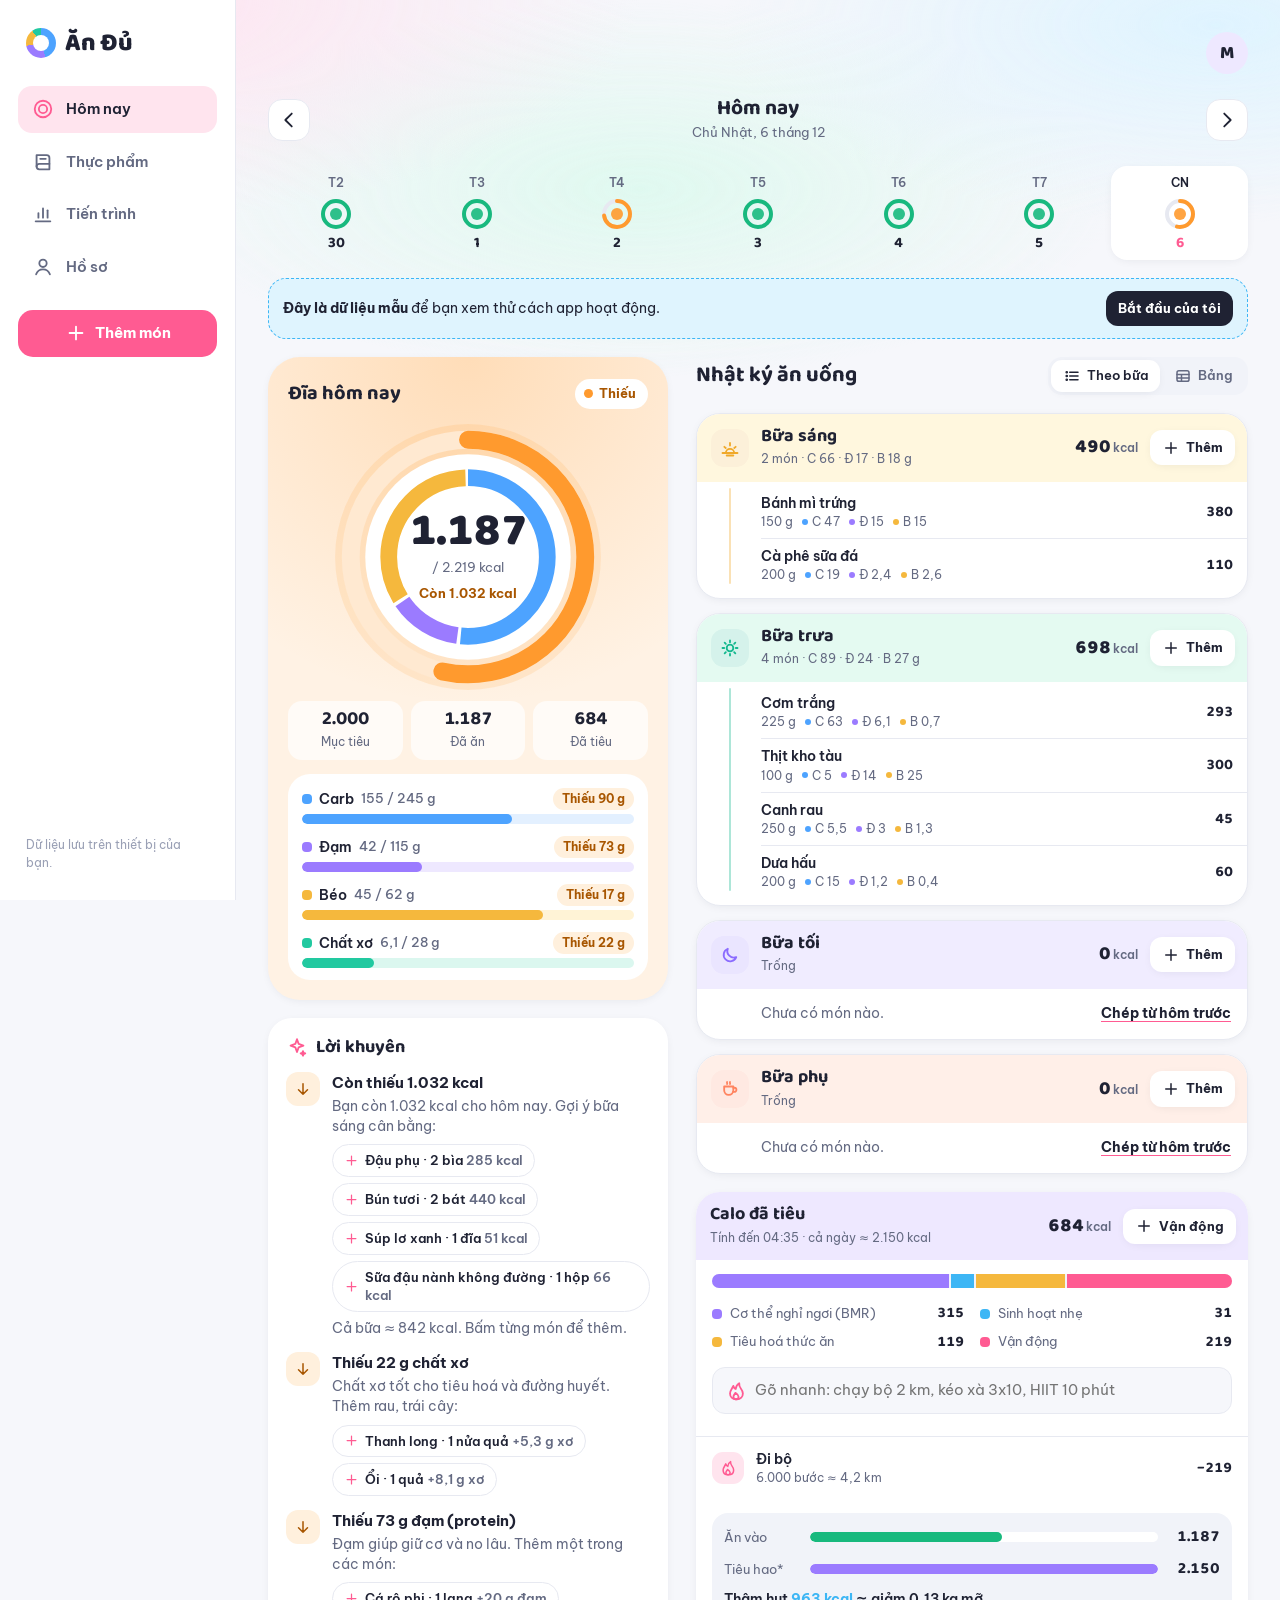
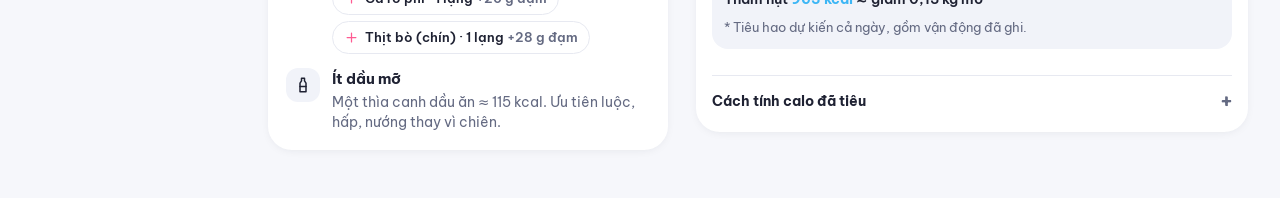
==== commit 4d331795: "Giao diện pastel mới, món thụt vào, cố định cột Món Món trong mỗi bữa thụt vào thẳng hàng dưới tên b" ====
--- a/index.html
+++ b/index.html
@@ -132,60 +132,72 @@
   src: url([data-uri]) format('woff2');
   unicode-range: U+0000-00FF,U+0131,U+0152-0153,U+02BB-02BC,U+02C6,U+02DA,U+02DC,U+0304,U+0308,U+0329,U+2000-206F,U+20AC,U+2122,U+2191,U+2193,U+2212,U+2215,U+FEFF,U+FFFD;
 }
-/* Layout: app shell — tab bar on phones, side rail on wide screens; every day is a "đĩa" (plate) whose rim turns amber / green / red */
+/* Layout: app shell — tab bar on phones, side rail on wide screens; every day is a "đĩa" (plate) whose rim turns amber / green / red.
+   Bảng màu 1.0.4: pastel tươi, nền trung tính sạch, màu nhấn nhạt — sáng và tối cùng một hệ */
 :root {
-  --bg: #F5F4FF;
+  --bg: #F6F7FB;
+  --aura-1: #FFE1EE; --aura-2: #DCF3FF; --aura-3: #DDF9EE;
   --surface: #FFFFFF;
-  --surface-2: #EEEDFB;
-  --ink: #29233F;
-  --ink-2: #6C6789;
-  --ink-3: #9C98B6;
-  --line: #E4E2F3;
-  --brand: #E6407E;
-  --brand-soft: #FFE3EE;
-  --cta: #29233F;
+  --surface-2: #F1F3F9;
+  --ink: #1F2233;
+  --ink-2: #646A82;
+  --ink-3: #9AA0B5;
+  --line: #E7E9F1;
+  --brand: #FF5B92;
+  --brand-soft: #FFE4EE;
+  --cta: #1F2233;
   --cta-ink: #FFFFFF;
 
-  --carb: #5B95F5;  --carb-soft: #E1ECFF;
-  --pro: #9B74F2;   --pro-soft: #EEE6FF;
-  --fat: #EFB823;   --fat-soft: #FFF3CF;
-  --fib: #22B39A;   --fib-soft: #D8F5EE;
-  --peach: #FF9F7A; --peach-soft: #FFE9DF;
-  --pink: #F2709E;  --pink-soft: #FFE4EE;
-  --sky: #45B4E8;   --sky-soft: #DDF3FD;
-
-  --low: #EE8A13;   --low-soft: #FFEED8;  --low-ink: #9A5200;
-  --ok: #1FA463;    --ok-soft: #DCF6E8;   --ok-ink: #0D6B3D;
-  --high: #E5484D;  --high-soft: #FFE2E3; --high-ink: #A3191E;
-
-  --meal-s: #FFF1C9; --meal-t: #D9F6EA; --meal-c: #E9E3FF; --meal-p: #FFE6DA;
-  --shadow: 0 14px 34px -18px rgba(64, 48, 140, .35);
-  --shadow-sm: 0 4px 14px -8px rgba(64, 48, 140, .3);
+  --carb: #4DA3FF;  --carb-soft: #E3F0FF;
+  --pro: #9B7BFF;   --pro-soft: #EEE8FF;
+  --fat: #F5B83D;   --fat-soft: #FFF3D6;
+  --fib: #22C9A0;   --fib-soft: #DBF7EF;
+  --peach: #FF9474; --peach-soft: #FFEBE3;
+  --pink: #FF7AA8;  --pink-soft: #FFE6EF;
+  --sky: #3DB6F5;   --sky-soft: #DFF4FE;
+
+  --low: #FF9A2E;   --low-soft: #FFF0DD;  --low-ink: #A85600;
+  --ok: #18B97E;    --ok-soft: #DDF8EC;   --ok-ink: #0B6E4A;
+  --high: #FF4F6A;  --high-soft: #FFE3E7; --high-ink: #B0182F;
+
+  /* bữa: nền đầu thẻ + màu nhấn của biểu tượng */
+  --meal-s: #FFF7DE; --meal-t: #E4FAF1; --meal-c: #F0ECFF; --meal-p: #FFEFE8;
+  --ma-s: #F0A92A;   --ma-t: #14B88E;   --ma-c: #8B6CFF;   --ma-p: #FF8460;
+  --plate-tint: 13%; --plate-glow: 24%;
+
+  --shadow: 0 18px 40px -22px rgba(31, 34, 51, .35);
+  --shadow-sm: 0 2px 12px -5px rgba(31, 34, 51, .14);
   --font-display: 'Baloo 2', 'Be Vietnam Pro', system-ui, sans-serif;
   --font-body: 'Be Vietnam Pro', system-ui, -apple-system, 'Segoe UI', Roboto, sans-serif;
-  --r-lg: 26px; --r-md: 18px; --r-sm: 12px;
+  --r-lg: 24px; --r-md: 18px; --r-sm: 12px;
   --tabbar-h: 68px;
 }
 @media (prefers-color-scheme: dark) {
   :root:not([data-theme="light"]) {
-    --bg: #15122A; --surface: #211D3A; --surface-2: #2B2649; --ink: #F2EFFF; --ink-2: #ADA7CC; --ink-3: #7D77A0; --line: #37315A;
-    --brand: #FF6B9E; --brand-soft: #46213A; --cta: #F2EFFF; --cta-ink: #1B1733;
-    --carb: #7AAAFF; --carb-soft: #1F3054; --pro: #B597FF; --pro-soft: #31265A; --fat: #F5C84B; --fat-soft: #403417; --fib: #3CCFB2; --fib-soft: #173F39;
-    --peach: #FFB094; --peach-soft: #46291F; --pink: #FF8AB3; --pink-soft: #45213A; --sky: #6CC8F2; --sky-soft: #173A4C;
-    --low: #FFA53D; --low-soft: #45301A; --low-ink: #FFC27A; --ok: #3DD28A; --ok-soft: #163D2C; --ok-ink: #8CEBBD; --high: #FF6B6F; --high-soft: #4A1F27; --high-ink: #FFA3A6;
-    --meal-s: #3E3418; --meal-t: #173B30; --meal-c: #2E2753; --meal-p: #432A20;
-    --shadow: 0 14px 34px -18px rgba(0, 0, 0, .7); --shadow-sm: 0 4px 14px -8px rgba(0, 0, 0, .6);
+    --bg: #10121C; --aura-1: #2A1730; --aura-2: #10263D; --aura-3: #0F2A2A;
+    --surface: #1A1D2A; --surface-2: #242837; --ink: #F2F4FA; --ink-2: #A3A9C0; --ink-3: #6E7490; --line: #2D3244;
+    --brand: #FF7EAF; --brand-soft: #3A2236; --cta: #F2F4FA; --cta-ink: #141622;
+    --carb: #8CC4FF; --carb-soft: #1C2C45; --pro: #C2B1FF; --pro-soft: #29254A; --fat: #FFD27A; --fat-soft: #383021; --fib: #6FE6C6; --fib-soft: #163834;
+    --peach: #FFB39C; --peach-soft: #3A2826; --pink: #FF9CC2; --pink-soft: #3A2234; --sky: #7FD0FA; --sky-soft: #173346;
+    --low: #FFB868; --low-soft: #3A2C1D; --low-ink: #FFCB8E; --ok: #5FE3AE; --ok-soft: #16392D; --ok-ink: #9EF0CC; --high: #FF8A9C; --high-soft: #3E2029; --high-ink: #FFB0BC;
+    --meal-s: #212536; --meal-t: #212536; --meal-c: #212536; --meal-p: #212536;
+    --ma-s: #FFD27A; --ma-t: #6FE6C6; --ma-c: #C2B1FF; --ma-p: #FFB39C;
+    --plate-tint: 4%; --plate-glow: 15%;
+    --shadow: 0 18px 40px -22px rgba(0, 0, 0, .75); --shadow-sm: 0 2px 12px -5px rgba(0, 0, 0, .55);
     color-scheme: dark;
   }
 }
 :root[data-theme="dark"] {
-  --bg: #15122A; --surface: #211D3A; --surface-2: #2B2649; --ink: #F2EFFF; --ink-2: #ADA7CC; --ink-3: #7D77A0; --line: #37315A;
-  --brand: #FF6B9E; --brand-soft: #46213A; --cta: #F2EFFF; --cta-ink: #1B1733;
-  --carb: #7AAAFF; --carb-soft: #1F3054; --pro: #B597FF; --pro-soft: #31265A; --fat: #F5C84B; --fat-soft: #403417; --fib: #3CCFB2; --fib-soft: #173F39;
-  --peach: #FFB094; --peach-soft: #46291F; --pink: #FF8AB3; --pink-soft: #45213A; --sky: #6CC8F2; --sky-soft: #173A4C;
-  --low: #FFA53D; --low-soft: #45301A; --low-ink: #FFC27A; --ok: #3DD28A; --ok-soft: #163D2C; --ok-ink: #8CEBBD; --high: #FF6B6F; --high-soft: #4A1F27; --high-ink: #FFA3A6;
-  --meal-s: #3E3418; --meal-t: #173B30; --meal-c: #2E2753; --meal-p: #432A20;
-  --shadow: 0 14px 34px -18px rgba(0, 0, 0, .7); --shadow-sm: 0 4px 14px -8px rgba(0, 0, 0, .6);
+  --bg: #10121C; --aura-1: #2A1730; --aura-2: #10263D; --aura-3: #0F2A2A;
+  --surface: #1A1D2A; --surface-2: #242837; --ink: #F2F4FA; --ink-2: #A3A9C0; --ink-3: #6E7490; --line: #2D3244;
+  --brand: #FF7EAF; --brand-soft: #3A2236; --cta: #F2F4FA; --cta-ink: #141622;
+  --carb: #8CC4FF; --carb-soft: #1C2C45; --pro: #C2B1FF; --pro-soft: #29254A; --fat: #FFD27A; --fat-soft: #383021; --fib: #6FE6C6; --fib-soft: #163834;
+  --peach: #FFB39C; --peach-soft: #3A2826; --pink: #FF9CC2; --pink-soft: #3A2234; --sky: #7FD0FA; --sky-soft: #173346;
+  --low: #FFB868; --low-soft: #3A2C1D; --low-ink: #FFCB8E; --ok: #5FE3AE; --ok-soft: #16392D; --ok-ink: #9EF0CC; --high: #FF8A9C; --high-soft: #3E2029; --high-ink: #FFB0BC;
+  --meal-s: #212536; --meal-t: #212536; --meal-c: #212536; --meal-p: #212536;
+  --ma-s: #FFD27A; --ma-t: #6FE6C6; --ma-c: #C2B1FF; --ma-p: #FFB39C;
+  --plate-tint: 4%; --plate-glow: 15%;
+  --shadow: 0 18px 40px -22px rgba(0, 0, 0, .75); --shadow-sm: 0 2px 12px -5px rgba(0, 0, 0, .55);
   color-scheme: dark;
 }
 
@@ -209,7 +221,9 @@
 .icon.sm { width: 18px; height: 18px; }
 
 /* ---------- Shell ---------- */
-.app { min-height: 100vh; }
+.app { min-height: 100vh; position: relative; isolation: isolate; }
+.app::before { content: ""; position: fixed; top: 0; left: 0; right: 0; height: 70vh; z-index: -1; pointer-events: none;
+  background: radial-gradient(60% 50% at 8% 0%, var(--aura-1) 0, transparent 70%), radial-gradient(55% 45% at 95% 4%, var(--aura-2) 0, transparent 70%), radial-gradient(50% 40% at 50% 30%, var(--aura-3) 0, transparent 75%); opacity: .9; }
 .main { max-width: 1180px; margin: 0 auto; padding-inline: 16px; padding-block: 8px calc(var(--tabbar-h) + 36px + env(safe-area-inset-bottom, 0px)); }
 .view { display: flex; flex-direction: column; gap: 18px; }
 .rail { display: none; }
@@ -294,7 +308,9 @@
 }
 
 /* ---------- Plate (hero) ---------- */
-.plate-card { position: relative; border-radius: 32px; padding: 22px 20px 20px; background: var(--st-soft, var(--surface-2)); transition: background-color .4s ease; overflow: hidden; }
+.plate-card { position: relative; border-radius: 32px; padding: 22px 20px 20px; overflow: hidden; box-shadow: var(--shadow-sm);
+  background: var(--st-soft, var(--surface-2));
+  background: radial-gradient(120% 75% at 50% 0%, color-mix(in srgb, var(--st) var(--plate-glow), transparent), transparent 72%), color-mix(in srgb, var(--st) var(--plate-tint), var(--surface)); }
 .plate-card[data-st="low"] { --st: var(--low); --st-soft: var(--low-soft); --st-ink: var(--low-ink); }
 .plate-card[data-st="ok"] { --st: var(--ok); --st-soft: var(--ok-soft); --st-ink: var(--ok-ink); }
 .plate-card[data-st="high"] { --st: var(--high); --st-soft: var(--high-soft); --st-ink: var(--high-ink); }
@@ -371,45 +387,62 @@
 
 /* ---------- Meals ---------- */
 .meals { display: flex; flex-direction: column; gap: 14px; }
-.meal { border-radius: var(--r-lg); background: var(--surface); box-shadow: var(--shadow-sm); overflow: hidden; }
-.meal-head { display: flex; align-items: center; gap: 12px; padding: 14px 14px 12px 16px; background: var(--meal-bg); }
-.meal[data-meal="s"] { --meal-bg: var(--meal-s); }
-.meal[data-meal="t"] { --meal-bg: var(--meal-t); }
-.meal[data-meal="c"] { --meal-bg: var(--meal-c); }
-.meal[data-meal="p"] { --meal-bg: var(--meal-p); }
+.meal { border-radius: var(--r-lg); background: var(--surface); box-shadow: var(--shadow-sm); overflow: hidden; border: 1px solid var(--line); }
+.meal-head { display: flex; align-items: center; gap: 12px; padding: 12px 12px 12px 14px; background: var(--meal-bg); }
+.meal[data-meal="s"] { --meal-bg: var(--meal-s); --ma: var(--ma-s); }
+.meal[data-meal="t"] { --meal-bg: var(--meal-t); --ma: var(--ma-t); }
+.meal[data-meal="c"] { --meal-bg: var(--meal-c); --ma: var(--ma-c); }
+.meal[data-meal="p"] { --meal-bg: var(--meal-p); --ma: var(--ma-p); }
+.meal-ic { width: 38px; height: 38px; border-radius: 13px; flex: none; display: grid; place-items: center; color: var(--ma, var(--ink-2));
+  background: var(--surface); background: color-mix(in srgb, var(--ma, var(--ink-3)) 18%, var(--surface)); }
+.meal-ic .icon { width: 20px; height: 20px; stroke-width: 2.2; }
 .meal-title { flex: 1; min-width: 0; }
-.meal-title h3 { font-size: 18px; }
-.meal-title span { font-size: 12.5px; color: var(--ink-2); }
-.meal-kcal { font-family: var(--font-display); font-weight: 800; font-size: 20px; white-space: nowrap; }
-.meal-kcal small { font-family: var(--font-body); font-size: 12px; font-weight: 600; color: var(--ink-2); margin-left: 2px; }
-.add-btn { display: inline-flex; align-items: center; gap: 6px; border: 0; border-radius: 12px; padding: 8px 12px; background: var(--surface); font-weight: 700; font-size: 13px; color: var(--ink); white-space: nowrap; }
+.meal-title h3 { font-size: 18px; line-height: 1.2; }
+.meal-title span { font-size: 12px; color: var(--ink-2); }
+.meal-kcal { font-family: var(--font-display); font-weight: 800; font-size: 19px; white-space: nowrap; }
+.meal-kcal small { font-family: var(--font-body); font-size: 11.5px; font-weight: 600; color: var(--ink-2); margin-left: 2px; }
+.add-btn { display: inline-flex; align-items: center; gap: 6px; border: 0; border-radius: 12px; padding: 8px 12px; background: var(--surface); font-weight: 700; font-size: 13px; color: var(--ink); white-space: nowrap; box-shadow: var(--shadow-sm); }
 .add-btn:hover { background: var(--surface-2); }
-.items { list-style: none; margin: 0; padding: 4px 0; }
-.item { display: flex; align-items: center; gap: 12px; width: 100%; padding: 10px 16px; border: 0; background: none; text-align: left; }
+@media (max-width: 480px) {
+  .meal .add-btn { width: 38px; height: 38px; padding: 0; justify-content: center; border-radius: 13px; }
+  .meal .add-btn .lbl { position: absolute; width: 1px; height: 1px; overflow: hidden; clip: rect(0 0 0 0); white-space: nowrap; }
+}
+.items { list-style: none; margin: 0; padding: 4px 0 6px; }
+.item { display: flex; align-items: center; gap: 12px; width: 100%; padding: 9px 16px; border: 0; background: none; text-align: left; color: var(--ink); }
 .item:hover { background: var(--surface-2); }
-.item + .item { border-top: 1px solid var(--line); }
+.items li + li .item { border-top: 1px solid var(--line); }
+/* món trong bữa: thụt vào thẳng hàng với tên bữa, chữ nhỏ hơn tên bữa */
+.meal .items { position: relative; padding-left: 64px; }
+.meal .items::before { content: ""; position: absolute; left: 32px; top: 6px; bottom: 14px; width: 2px; border-radius: 2px; background: var(--ma, var(--line)); opacity: .35; }
+.meal .item { padding: 8px 14px 8px 0; }
 .item-main { flex: 1; min-width: 0; }
-.item-name { font-weight: 600; font-size: 14.5px; overflow: hidden; text-overflow: ellipsis; white-space: nowrap; }
-.item-sub { font-size: 12.5px; color: var(--ink-2); display: flex; flex-wrap: wrap; gap: 0 10px; }
+.item-name { font-weight: 600; font-size: 13.5px; line-height: 1.35; overflow: hidden; text-overflow: ellipsis; white-space: nowrap; }
+.item-sub { font-size: 11.5px; color: var(--ink-2); display: flex; flex-wrap: wrap; gap: 0 9px; margin-top: 1px; }
 .item-sub .mc { display: inline-flex; align-items: center; gap: 4px; }
-.item-sub .mc i { width: 7px; height: 7px; border-radius: 3px; background: var(--mc); }
-.item-kcal { font-family: var(--font-display); font-weight: 700; font-size: 17px; white-space: nowrap; }
+.item-sub .mc i { width: 6px; height: 6px; border-radius: 3px; background: var(--mc); }
+.item-kcal { font-family: var(--font-display); font-weight: 700; font-size: 15px; white-space: nowrap; }
+.meal .empty-meal { padding-left: 64px; }
 .empty-meal { padding: 14px 16px 16px; font-size: 13.5px; color: var(--ink-2); display: flex; align-items: center; justify-content: space-between; gap: 10px; flex-wrap: wrap; }
 .linkbtn { border: 0; background: none; padding: 0; color: var(--ink); font-weight: 700; text-decoration: underline; text-decoration-color: var(--brand); text-underline-offset: 3px; font-size: 13.5px; }
 
 /* ---------- Day table (sheet view) ---------- */
 .table-wrap { overflow-x: auto; border-radius: var(--r-lg); background: var(--surface); box-shadow: var(--shadow-sm); }
-.daytable { width: 100%; border-collapse: collapse; font-size: 13.5px; min-width: 620px; }
+.daytable { width: 100%; border-collapse: separate; border-spacing: 0; font-size: 13.5px; min-width: 620px; }
 .daytable th, .daytable td { padding: 9px 10px; text-align: right; border-bottom: 1px solid var(--line); white-space: nowrap; font-variant-numeric: tabular-nums; }
-.daytable th:first-child, .daytable td:first-child { text-align: left; white-space: normal; min-width: 150px; }
-.daytable thead th { font-size: 12px; color: var(--ink-2); font-weight: 700; background: var(--surface-2); position: sticky; top: 0; }
+.daytable th:first-child, .daytable td:first-child { text-align: left; white-space: normal; min-width: 132px; max-width: 42vw;
+  position: sticky; left: 0; z-index: 1; background: var(--surface); box-shadow: 6px 0 10px -8px rgba(0, 0, 0, .35), 1px 0 0 var(--line); }
+.daytable thead th:first-child { z-index: 3; }
+.daytable thead th { font-size: 12px; color: var(--ink-2); font-weight: 700; background: var(--surface-2); position: sticky; top: 0; z-index: 2; }
 .daytable .grp td { background: var(--meal-bg); font-weight: 700; font-family: var(--font-display); font-size: 15px; }
-.daytable tr[data-meal="s"] { --meal-bg: var(--meal-s); }
-.daytable tr[data-meal="t"] { --meal-bg: var(--meal-t); }
-.daytable tr[data-meal="c"] { --meal-bg: var(--meal-c); }
-.daytable tr[data-meal="p"] { --meal-bg: var(--meal-p); }
+.daytable .grp td:first-child { color: var(--ma, var(--ink)); }
+.daytable tbody tr:not(.grp):not(.tot):not(.tgt):not(.dif) td:first-child { padding-left: 18px; font-size: 13px; }
+.daytable tr[data-meal="s"] { --meal-bg: var(--meal-s); --ma: var(--ma-s); }
+.daytable tr[data-meal="t"] { --meal-bg: var(--meal-t); --ma: var(--ma-t); }
+.daytable tr[data-meal="c"] { --meal-bg: var(--meal-c); --ma: var(--ma-c); }
+.daytable tr[data-meal="p"] { --meal-bg: var(--meal-p); --ma: var(--ma-p); }
 .daytable input { width: 70px; text-align: right; padding: 5px 7px; border: 1px solid var(--line); border-radius: 8px; background: var(--bg); font-variant-numeric: tabular-nums; }
 .daytable .tot td { font-weight: 800; background: var(--surface-2); }
+.daytable .tot td:first-child { background: var(--surface-2); }
 .daytable .tgt td { color: var(--ink-2); }
 .daytable td[data-st="low"] { color: var(--low-ink); font-weight: 700; }
 .daytable td[data-st="ok"] { color: var(--ok-ink); font-weight: 700; }
@@ -723,6 +756,22 @@
 .act-chip { display: inline-flex; align-items: baseline; gap: 6px; }
 .act-chip em { font-style: normal; font-size: 11px; font-weight: 500; color: var(--ink-3); }
 
+/* ---------- Chỉnh theo bao bì ---------- */
+.label-btn { display: flex; align-items: center; gap: 8px; width: 100%; text-align: left; border: 1.5px dashed var(--line); background: var(--surface); border-radius: 14px; padding: 9px 12px; font-size: 13px; color: var(--ink-2); }
+.label-btn .icon { color: var(--brand); stroke: var(--brand); }
+.label-btn b { color: var(--ink); }
+.label-btn.on { border-style: solid; border-color: var(--ok); background: var(--ok-soft); color: var(--ok-ink); }
+.label-btn.on .icon { stroke: var(--ok-ink); }
+.badge-label { display: inline-block; vertical-align: 1px; margin-left: 4px; font-size: 11px; font-weight: 700; padding: 1px 7px; border-radius: 999px; background: var(--ok-soft); color: var(--ok-ink); white-space: nowrap; }
+.lb-compare { border-radius: 16px; background: var(--surface-2); padding: 6px 12px; }
+.lb-table th { font-size: 12px; font-weight: 700; color: var(--ink-2); text-align: right; padding: 6px 2px; }
+.lb-table th:first-child { text-align: left; }
+.lb-table td { text-align: right; font-weight: 500; }
+.lb-table td:first-child { text-align: left; }
+.lb-table td:last-child { font-weight: 700; width: 56px; }
+.lb-table .up { color: var(--high-ink); }
+.lb-table .down { color: var(--sky); }
+
 </style>
 </head>
 <body>
@@ -734,6 +783,10 @@
     <symbol id="i-user" viewBox="0 0 24 24"><circle cx="12" cy="8" r="4"/><path d="M4.5 20c1.2-3.6 4-5.5 7.5-5.5s6.3 1.9 7.5 5.5"/></symbol>
     <symbol id="i-plus" viewBox="0 0 24 24"><path d="M12 5v14M5 12h14"/></symbol>
     <symbol id="i-minus" viewBox="0 0 24 24"><path d="M5 12h14"/></symbol>
+    <symbol id="i-sunrise" viewBox="0 0 24 24"><path d="M3 18h18"/><path d="M7 18a5 5 0 0 1 10 0"/><path d="M12 6v3M5.2 10.6l1.7 1.4M18.8 10.6l-1.7 1.4M8 21h8"/></symbol>
+    <symbol id="i-sun" viewBox="0 0 24 24"><circle cx="12" cy="12" r="4"/><path d="M12 3v2M12 19v2M3 12h2M19 12h2M5.6 5.6l1.4 1.4M17 17l1.4 1.4M5.6 18.4L7 17M17 7l1.4-1.4"/></symbol>
+    <symbol id="i-moon" viewBox="0 0 24 24"><path d="M19.5 14.6A7.8 7.8 0 0 1 9.4 4.5a7.8 7.8 0 1 0 10.1 10.1z"/></symbol>
+    <symbol id="i-cup" viewBox="0 0 24 24"><path d="M5 9h11v4.5A5.5 5.5 0 0 1 10.5 19 5.5 5.5 0 0 1 5 13.5z"/><path d="M16 10.5h1.2a2.5 2.5 0 0 1 0 5H15.6"/><path d="M8.5 3.5c-.6.9.6 1.6 0 2.5M12 3.5c-.6.9.6 1.6 0 2.5"/></symbol>
     <symbol id="i-left" viewBox="0 0 24 24"><path d="M15 5l-7 7 7 7"/></symbol>
     <symbol id="i-right" viewBox="0 0 24 24"><path d="M9 5l7 7-7 7"/></symbol>
     <symbol id="i-x" viewBox="0 0 24 24"><path d="M6 6l12 12M18 6L6 18"/></symbol>
@@ -811,7 +864,7 @@
 <script>
 (function () {
 'use strict';
-const APP_VERSION = '1.0.2';
+const APP_VERSION = '1.0.4';
 /* ===== Ăn Đủ — Cơ sở dữ liệu thực phẩm =====
  * Giá trị trên 100 g phần ăn được (đồ uống: 100 ml).
  * Cột: [tên, nhóm, kcal, carb (tổng, gồm xơ), đạm, béo, xơ, "khẩu phần:gam|...", "tên gọi khác"]
@@ -1191,12 +1244,23 @@
   id: 'f-' + slug(r[0]), name: r[0], cat: r[1], k: r[2], c: r[3], p: r[4], f: r[5], x: r[6], portions: parsePortions(r[7]), alias: r[8]
 }));
 let FOODS = new Map();
+// Món gốc có thể được chỉnh theo bao bì: S.over[id] = { name, k, c, p, f, x, portions }
 function rebuildFoods() {
   FOODS = new Map();
-  BASE.forEach((f) => FOODS.set(f.id, f));
+  BASE.forEach((f) => {
+    const o = (S.over || {})[f.id];
+    if (!o) { FOODS.set(f.id, f); return; }
+    const g = makeFood(Object.assign({}, f, {
+      name: o.name || f.name, k: +o.k || 0, c: +o.c || 0, p: +o.p || 0, f: +o.f || 0, x: +o.x || 0,
+      portions: o.portions && o.portions.length ? o.portions : f.portions,
+      alias: [f.alias, f.name].filter(Boolean).join(', ')
+    }));
+    g.edited = true; g.base = f;
+    FOODS.set(f.id, g);
+  });
   (S.custom || []).forEach((c) => FOODS.set(c.id, makeFood(Object.assign({ cat: 'my' }, c))));
 }
-const foodByName = (name) => BASE.find((f) => f.name === name);
+const foodByName = (name) => { const b = BASE.find((f) => f.name === name); return b ? (FOODS.get(b.id) || b) : undefined; };
 
 function searchFoods(q, limit = 60) {
   const qn = norm(q);
@@ -1458,7 +1522,7 @@
     v: 1, demo: false,
     profile: { set: false, goalSet: false, startW: null, name: '', sex: 'f', age: 25, height: 160, weight: 55, act: 1.375, goal: 'keep', rate: 0.5, style: 'balanced', custom: { c: 50, p: 20, f: 30 }, tw: '' },
     settings: { theme: 'auto', burnBack: true, view: 'list' },
-    custom: [], fav: [], recent: [], weights: [], days: {},
+    custom: [], fav: [], recent: [], weights: [], days: {}, over: {},
     meta: {}
   };
 }
@@ -1557,6 +1621,7 @@
   o.settings = Object.assign(blankState().settings, o.settings || {});
   ['custom', 'fav', 'recent', 'weights'].forEach((k) => { if (!Array.isArray(o[k])) o[k] = []; });
   if (!o.days || typeof o.days !== 'object') o.days = {};
+  if (!o.over || typeof o.over !== 'object' || Array.isArray(o.over)) o.over = {};
   Object.values(o.days).forEach((d) => { d.items = Array.isArray(d.items) ? d.items : []; d.acts = Array.isArray(d.acts) ? d.acts : []; });
   o.meta = o.meta || {};
   return o;
@@ -1896,6 +1961,7 @@
   return `<span>${q}${fg(it.g)} g</span>
     <span class="mc m-carb"><i></i>C ${fg(it.v[1] * r)}</span><span class="mc m-pro"><i></i>Đ ${fg(it.v[2] * r)}</span><span class="mc m-fat"><i></i>B ${fg(it.v[3] * r)}</span>`;
 }
+const MEAL_IC = { s: 'i-sunrise', t: 'i-sun', c: 'i-moon', p: 'i-cup' };
 function mealsHTML(info, k) {
   return `<div class="meals">${MEALS.map((m) => {
     const items = info.d.items.filter((it) => it.m === m.k);
@@ -1907,9 +1973,10 @@
       : `<div class="empty-meal"><span>Chưa có món nào.</span>${m.k !== 's' && hasPrevMeal(k, m.k) ? `<button class="linkbtn" data-action="copy-meal" data-meal="${m.k}">Chép từ hôm trước</button>` : ''}</div>`;
     return `<article class="meal" data-meal="${m.k}">
       <header class="meal-head">
+        <span class="meal-ic" aria-hidden="true">${ic(MEAL_IC[m.k])}</span>
         <div class="meal-title"><h3>${m.name}</h3><span class="num">${items.length ? `${items.length} món · C ${fg(t.c)} · Đ ${fg(t.p)} · B ${fg(t.f)} g` : 'Trống'}</span></div>
         <div class="meal-kcal num">${fk(t.k)}<small>kcal</small></div>
-        <button class="add-btn" data-action="add" data-meal="${m.k}" aria-label="Thêm món vào ${m.name.toLowerCase()}">${ic('i-plus', 'sm')}Thêm</button>
+        <button class="add-btn" data-action="add" data-meal="${m.k}" aria-label="Thêm món vào ${m.name.toLowerCase()}">${ic('i-plus', 'sm')}<span class="lbl">Thêm</span></button>
       </header>${list}</article>`;
   }).join('')}</div>`;
 }
@@ -1935,7 +2002,7 @@
   rows += `<tr class="tot"><td>Tổng đã ăn</td><td></td><td>${fk(tot.k)}</td><td>${fg(tot.c)}</td><td>${fg(tot.p)}</td><td>${fg(tot.f)}</td><td>${fg(tot.x)}</td></tr>`;
   rows += `<tr class="tgt"><td>Mục tiêu${info.burned && S.settings.burnBack ? ' (+ vận động)' : ''}</td><td></td><td>${fk(info.allow)}</td><td>${fg(T.c)}</td><td>${fg(T.p)}</td><td>${fg(T.f)}</td><td>${fg(T.x)}</td></tr>`;
   const sg = (n) => (n > 0 ? '+' : n < 0 ? '−' : '') + (Math.abs(n) < 10 ? NF1 : NF0).format(Math.abs(n));
-  rows += `<tr><td><b>Chênh lệch</b></td><td></td>${tdSt('k', tot.k, info.allow)}${sg(Math.round(tot.k - info.allow))}</td>${tdSt('c', tot.c, T.c)}${sg(tot.c - T.c)}</td>${tdSt('p', tot.p, T.p)}${sg(tot.p - T.p)}</td>${tdSt('f', tot.f, T.f)}${sg(tot.f - T.f)}</td>${tdSt('x', tot.x, T.x)}${sg(tot.x - T.x)}</td></tr>`;
+  rows += `<tr class="dif"><td><b>Chênh lệch</b></td><td></td>${tdSt('k', tot.k, info.allow)}${sg(Math.round(tot.k - info.allow))}</td>${tdSt('c', tot.c, T.c)}${sg(tot.c - T.c)}</td>${tdSt('p', tot.p, T.p)}${sg(tot.p - T.p)}</td>${tdSt('f', tot.f, T.f)}${sg(tot.f - T.f)}</td>${tdSt('x', tot.x, T.x)}${sg(tot.x - T.x)}</td></tr>`;
   return `<div class="table-wrap"><table class="daytable"><thead><tr><th>Món</th><th>Gam</th><th>kcal</th><th>Carb</th><th>Đạm</th><th>Béo</th><th>Xơ</th></tr></thead><tbody>${rows}</tbody></table></div>
     <button class="btn block" data-action="add" data-meal="${mealByClock()}">${ic('i-plus')}Thêm món</button>`;
 }
@@ -2131,13 +2198,14 @@
   const p = (f.portions || [])[0];
   const fav = (S.fav || []).includes(f.id);
   return `<li class="frow"><button class="frow-btn" data-action="${opts.action || 'open-food'}" data-fid="${f.id}">${catIcon(f)}
-    <div class="frow-main"><div class="frow-name">${esc(f.name)}</div><div class="frow-sub num">${p ? `${esc(p.label)} ${fg(p.g)} g · ` : ''}${per100(f)}</div></div>
+    <div class="frow-main"><div class="frow-name">${esc(f.name)}${f.edited ? ' <span class="badge-label">Theo bao bì</span>' : ''}</div><div class="frow-sub num">${p ? `${esc(p.label)} ${fg(p.g)} g · ` : ''}${per100(f)}</div></div>
     <div class="frow-kcal num">${fk(f.k)}<small>kcal/100g</small></div></button>
     ${opts.star === false ? '' : `<button class="star" data-action="fav" data-fid="${f.id}" aria-pressed="${fav}" aria-label="${fav ? 'Bỏ yêu thích' : 'Yêu thích'}">${ic('i-star', 'sm')}</button>`}</li>`;
 }
 function foodsFor(cat) {
   if (cat === 'fav') return (S.fav || []).map((id) => FOODS.get(id)).filter(Boolean);
   if (cat === 'recent') return (S.recent || []).map((id) => FOODS.get(id)).filter(Boolean);
+  if (cat === 'edited') return Array.from(FOODS.values()).filter((f) => f.edited);
   const all = Array.from(FOODS.values());
   return cat === 'all' ? all : all.filter((f) => f.cat === cat);
 }
@@ -2173,7 +2241,7 @@
       <div class="card" style="padding:6px 12px"><ul class="flist" id="food-list"></ul></div>`;
     $('#food-q').value = UI.foodQ;
   }
-  $('#food-cats').innerHTML = catChips(UI.foodCat, [['fav', 'Yêu thích'], ['recent', 'Gần đây']]);
+  $('#food-cats').innerHTML = catChips(UI.foodCat, [['fav', 'Yêu thích'], ['recent', 'Gần đây'], ...(Object.keys(S.over || {}).length ? [['edited', 'Theo bao bì']] : [])]);
   $('#food-list').innerHTML = foodListHTML(UI.foodQ, UI.foodCat, {});
 }
 
@@ -2470,6 +2538,7 @@
   const st = UI.sheet; if (!st) return false;
   if (st.type === 'goal' && st.flow === 'setup') { openSheet({ type: 'me', d: st.d, flow: 'setup' }); return true; }
   if (st.back === 'add' && UI.addState) { UI.addState.meal = st.meal; openSheet(UI.addState); return true; }
+  if (st.type === 'label' && st.ret) { openSheet(st.ret); return true; }
   closeSheet(); return true;
 }
 
@@ -2489,13 +2558,14 @@
 function renderSheet() {
   const st = UI.sheet; if (!st) return;
   const body = $('#sheet-body');
-  const h = { add: addSheetHTML, food: foodSheetHTML, act: actSheetHTML, custom: customSheetHTML, backup: backupSheetHTML, me: meSheetHTML, goal: goalSheetHTML }[st.type];
+  const h = { add: addSheetHTML, food: foodSheetHTML, act: actSheetHTML, custom: customSheetHTML, backup: backupSheetHTML, me: meSheetHTML, goal: goalSheetHTML, label: labelSheetHTML }[st.type];
   const keep = body.dataset.type === st.type ? body.scrollTop : 0;
   body.innerHTML = h(st);
   body.dataset.type = st.type;
   body.scrollTop = keep;
   if (st.type === 'me') updateMeLive();
   if (st.type === 'goal') updateGoalLive();
+  if (st.type === 'label') updateLabelLive();
   if (st.type === 'add' && st.mode === 'quick') updateQuick();
   if (st.type === 'food') updateFoodPreview();
   if (st.type === 'act') updateActPreview();
@@ -2567,6 +2637,7 @@
   const star = FOODS.has(f.id) ? `<button class="star" data-action="fav" data-fid="${f.id}" aria-pressed="${fav}" aria-label="Yêu thích">${ic('i-star')}</button>` : '';
   return `${topBar(esc(f.name), st.back ? 'sheet-back' : '', star)}
     <p class="muted small">${catOf(f).name} · ${fk(f.k)} kcal / 100 g · ${per100(f)}</p>
+    ${FOODS.has(f.id) && f.cat !== 'my' ? `<button class="label-btn${f.edited ? ' on' : ''}" data-action="edit-label" data-fid="${f.id}">${ic('i-edit', 'sm')}<span>${f.edited ? `<b>Đang dùng số liệu theo bao bì</b> · Sửa` : 'Số liệu khác bao bì của bạn? <b>Chỉnh theo bao bì</b>'}</span></button>` : ''}
     <div class="field"><label for="qty">Số lượng (${esc(u.label)})</label>
       <div class="stepper"><button class="iconbtn" data-action="qty" data-d="-1" aria-label="Giảm">${ic('i-minus')}</button>
         <input class="input num" id="qty" inputmode="decimal" value="${fq(Math.round(qty * 100) / 100)}" data-autofocus>
@@ -2582,6 +2653,61 @@
   const f = sheetFood(st), r = st.g / 100;
   el.innerHTML = `<div class="preview-top"><b class="num">${fk(f.k * r)} <span style="font-size:15px">kcal</span></b><span class="num">${fg(st.g)} g</span></div>
     <div class="mini-macros">${MC.map(([k, n, cls]) => `<div class="m-${cls}"><b class="num">${fg(f[k] * r)}</b><span>${k === 'x' ? 'Xơ' : n} (g)</span></div>`).join('')}</div>`;
+}
+
+// -- Chỉnh món có sẵn theo bao bì
+function entriesOf(fid) {
+  let n = 0;
+  Object.values(S.days).forEach((d) => d.items.forEach((it) => { if (it.f === fid) n++; }));
+  return n;
+}
+function labelDraft(f) {
+  const p = (f.portions || [])[0] || {};
+  return { name: f.name, basis: '100', sg: p.g || '', k: f.k, c: f.c, p: f.p, f: f.f, x: f.x, pl: p.label || '', pg: p.g || '' };
+}
+// Quy số liệu nháp về mỗi 100 g/ml
+function labelPer100(d) {
+  const num = (v) => { const n = parseNum(v); return isNaN(n) ? null : n; };
+  const sg = num(d.sg);
+  const scale = d.basis === 'serving' ? (sg > 0 ? 100 / sg : null) : 1;
+  if (scale == null) return null;
+  const v = { c: num(d.c) || 0, p: num(d.p) || 0, f: num(d.f) || 0, x: num(d.x) || 0 };
+  let k = num(d.k);
+  if (k == null) k = v.c * 4 + v.p * 4 + v.f * 9;
+  const r1 = (n) => Math.round(n * scale * 10) / 10;
+  return { k: r1(k), c: r1(v.c), p: r1(v.p), f: r1(v.f), x: r1(v.x) };
+}
+function labelSheetHTML(st) {
+  const f = FOODS.get(st.fid), base = f.base || f, d = st.d;
+  const cnt = entriesOf(st.fid);
+  const fld = (k, n, u) => `<div class="field"><label for="lb-${k}">${n}</label><div class="input-unit"><input class="input num" id="lb-${k}" data-lb="${k}" inputmode="decimal" value="${d[k] === '' || d[k] == null ? '' : fq(d[k])}" placeholder="${k === 'k' ? 'tự tính' : '0'}"><em>${u}</em></div></div>`;
+  return `${topBar('Chỉnh theo bao bì', st.ret ? 'label-back' : '')}
+    <p class="small muted">Nhập đúng bảng thành phần dinh dưỡng in trên bao bì. Từ giờ chọn món này, app dùng số liệu của bạn thay cho số gốc. Danh mục vẫn chỉ có một món, không sinh thêm món mới.</p>
+    <div class="field"><label for="lb-name">Tên hiển thị</label><input class="input" id="lb-name" data-lb="name" value="${esc(d.name)}" placeholder="${esc(base.name)}" autocomplete="off">
+      <p class="hint">Có thể thêm hãng để dễ nhớ, ví dụ “${esc(base.name)} Vinamilk”. Tìm bằng tên gốc vẫn ra.</p></div>
+    <div class="field"><span>Bảng trên bao bì tính theo</span><div class="seg wide" role="group">
+      <button data-action="lb-basis" data-v="100" aria-pressed="${d.basis === '100'}">100 g / 100 ml</button>
+      <button data-action="lb-basis" data-v="serving" aria-pressed="${d.basis === 'serving'}">1 khẩu phần</button></div></div>
+    ${d.basis === 'serving' ? `<div class="field"><label for="lb-sg">1 khẩu phần trên bao bì là</label><div class="input-unit"><input class="input num" id="lb-sg" data-lb="sg" inputmode="decimal" value="${d.sg === '' ? '' : fq(d.sg)}" placeholder="180"><em>g/ml</em></div></div>` : ''}
+    <div class="grid2">${fld('k', 'Năng lượng', 'kcal')}${fld('c', 'Carbohydrate', 'g')}${fld('p', 'Chất đạm', 'g')}${fld('f', 'Chất béo', 'g')}${fld('x', 'Chất xơ', 'g')}</div>
+    <p class="hint">Bao bì chỉ ghi kJ thì chia cho 4,184 để ra kcal. Để trống năng lượng thì app tự tính: 4 kcal/g carb và đạm, 9 kcal/g béo. Đồ uống: 100 ml tính như 100 g.</p>
+    <div class="field"><span>Khẩu phần bạn hay dùng</span><div class="grid2">
+      <input class="input" id="lb-pl" data-lb="pl" value="${esc(d.pl)}" placeholder="hộp, chai, gói…" aria-label="Tên khẩu phần">
+      <div class="input-unit"><input class="input num" id="lb-pg" data-lb="pg" inputmode="decimal" value="${d.pg === '' ? '' : fq(d.pg)}" placeholder="180" aria-label="Khối lượng khẩu phần"><em>g/ml</em></div></div></div>
+    <div class="lb-compare" id="lb-live"></div>
+    ${cnt ? `<label class="switch"><span><b>Cập nhật cả ${cnt} lần đã ghi món này</b><br><span class="hint">Tắt nếu muốn giữ nguyên số liệu của những ngày trước.</span></span><input type="checkbox" id="lb-past" ${st.past ? 'checked' : ''}></label>` : ''}
+    <div class="sheet-foot">${f.edited ? `<div class="row"><button class="btn" data-action="label-reset">Dùng lại số gốc</button><button class="btn primary" style="flex:1" data-action="label-save">${ic('i-check')}Lưu theo bao bì</button></div>` : `<button class="btn primary block" data-action="label-save">${ic('i-check')}Lưu theo bao bì</button>`}</div>`;
+}
+function updateLabelLive() {
+  const st = UI.sheet, el = $('#lb-live'); if (!el) return;
+  const f = FOODS.get(st.fid), base = f.base || f;
+  const v = labelPer100(st.d);
+  if (!v) { el.innerHTML = '<p class="hint">Nhập khối lượng 1 khẩu phần để app quy ra 100 g.</p>'; return; }
+  const rows = [['k', 'Năng lượng', 'kcal'], ['c', 'Carb', 'g'], ['p', 'Đạm', 'g'], ['f', 'Béo', 'g'], ['x', 'Xơ', 'g']];
+  const diff = (a, b) => { const dd = Math.round((a - b) * 10) / 10; return dd === 0 ? '<span class="muted">=</span>' : `<span class="${dd > 0 ? 'up' : 'down'}">${dd > 0 ? '+' : '−'}${(Math.abs(dd) < 10 ? NF1 : NF0).format(Math.abs(dd))}</span>`; };
+  el.innerHTML = `<table class="nutable lb-table"><thead><tr><th>Mỗi 100 g/ml</th><th>Số gốc</th><th>Bao bì</th><th></th></tr></thead><tbody>
+    ${rows.map(([k, n, u]) => `<tr><td>${n}</td><td class="num">${k === 'k' ? fk(base[k]) : fg(base[k])}</td><td class="num"><b>${k === 'k' ? fk(v[k]) : fg(v[k])}</b> ${u}</td><td class="num">${diff(v[k], base[k])}</td></tr>`).join('')}
+  </tbody></table>`;
 }
 
 // -- Món tự tạo
@@ -2865,7 +2991,7 @@
       const u = unitsOf(f)[st.u];
       if (st.edit) {
         const d = getDay(st.date, true), it = d.items.find((x) => x.i === st.edit);
-        if (it) { it.g = Math.round(st.g * 10) / 10; it.m = st.meal; if (u && u.g !== 1) { it.u = u.label; it.q = Math.round(st.g / u.g * 100) / 100; } else { delete it.u; delete it.q; } }
+        if (it) { it.g = Math.round(st.g * 10) / 10; it.m = st.meal; if (FOODS.has(f.id)) { it.v = [f.k, f.c, f.p, f.f, f.x]; it.n = f.name; } if (u && u.g !== 1) { it.u = u.label; it.q = Math.round(st.g / u.g * 100) / 100; } else { delete it.u; delete it.q; } }
         persistDay(st.date); closeSheet(); renderToday(); toast('Đã lưu thay đổi');
       } else {
         const back = st.back;
@@ -2958,6 +3084,66 @@
     }
     case 'del-act': { const d = getDay(UI.date, true); d.acts = d.acts.filter((x) => x.i !== st.edit); persistDay(UI.date); closeSheet(); renderToday(); toast('Đã xoá vận động'); break; }
     case 'new-custom': openSheet({ type: 'custom', c: { name: UI.foodQ || '', k: '', c: '', p: '', f: '', x: '', pl: '', pg: '' } }); break;
+    case 'edit-label': {
+      const f = FOODS.get(el.dataset.fid); if (!f) break;
+      openSheet({ type: 'label', fid: f.id, ret: st && st.type === 'food' ? st : null, d: labelDraft(f), past: true });
+      break;
+    }
+    case 'label-back': if (st.ret) openSheet(st.ret); else closeSheet(); break;
+    case 'lb-basis': {
+      const d = st.d, v = el.dataset.v;
+      if (d.basis !== v) {
+        // đổi cách nhập: quy số đang có sang cách mới để không mất số đã gõ
+        const sg = parseNum(d.sg);
+        if (sg > 0) {
+          const ratio = v === 'serving' ? sg / 100 : 100 / sg;
+          ['k', 'c', 'p', 'f', 'x'].forEach((k) => { const n = parseNum(d[k]); if (!isNaN(n)) d[k] = Math.round(n * ratio * 10) / 10; });
+        }
+        d.basis = v;
+      }
+      renderSheet();
+      break;
+    }
+    case 'label-save':
+    case 'label-reset': {
+      const f = FOODS.get(st.fid), base = f.base || f;
+      let per, name, portions;
+      if (a === 'label-save') {
+        per = labelPer100(st.d);
+        if (!per) { toast('Nhập khối lượng 1 khẩu phần trên bao bì'); break; }
+        if (!(per.k > 0 || per.c > 0 || per.p > 0 || per.f > 0)) { toast('Nhập ít nhất năng lượng hoặc carb, đạm, béo'); break; }
+        name = String(st.d.name || '').trim() || base.name;
+        const pg = parseNum(st.d.pg), pl = String(st.d.pl || '').trim() || 'phần';
+        portions = pg > 0 ? [{ label: pl, g: pg }, ...base.portions.filter((x) => x.label !== pl)] : base.portions;
+        S.over[st.fid] = { name, k: per.k, c: per.c, p: per.p, f: per.f, x: per.x, portions };
+      } else {
+        delete S.over[st.fid];
+        per = { k: base.k, c: base.c, p: base.p, f: base.f, x: base.x }; name = base.name;
+      }
+      const ret = st.ret;
+      let keepUnit = null;
+      if (ret) { const ou = unitsOf(f)[ret.u] || { label: 'gam', g: 1 }; keepUnit = { label: ou.label, qty: ret.g / ou.g }; }
+      rebuildFoods();
+      if (ret && keepUnit) {
+        const nu = unitsOf(FOODS.get(st.fid)), i = nu.findIndex((x) => x.label === keepUnit.label);
+        ret.u = i >= 0 ? i : nu.length - 1;
+        if (i >= 0 && nu[i].g !== 1) ret.g = keepUnit.qty * nu[i].g;
+      }
+      let n = 0;
+      if (st.past && $('#lb-past')) {
+        const now = Date.now();
+        Object.keys(S.days).forEach((k) => {
+          let hit = false;
+          S.days[k].items.forEach((it) => { if (it.f === st.fid) { it.v = [per.k, per.c, per.p, per.f, per.x]; it.n = name; n++; hit = true; } });
+          if (hit) { S.meta[monthKey(k)] = now; Cloud.mark(monthKey(k)); }
+        });
+      }
+      touch(null);
+      if (ret) openSheet(ret); else closeSheet();
+      render();
+      toast(a === 'label-save' ? `Đã lưu “${name}” theo bao bì${n ? ` · cập nhật ${n} lần đã ghi` : ''}` : `Đã dùng lại số gốc${n ? ` · cập nhật ${n} lần đã ghi` : ''}`);
+      break;
+    }
     case 'edit-custom': {
       const c = S.custom.find((x) => x.id === el.dataset.fid); if (!c) break;
       const p0 = (c.portions || [])[0] || {};
@@ -3037,6 +3223,7 @@
   if (t.id === 'quick-text') { st.text = t.value; clearTimeout(qTimer); qTimer = setTimeout(updateQuick, 200); return; }
   if (t.dataset.man) { st.man[t.dataset.man] = t.value; return; }
   if (t.dataset.cu) { st.c[t.dataset.cu] = t.value; return; }
+  if (t.dataset.lb) { st.d[t.dataset.lb] = t.value; updateLabelLive(); return; }
   if (t.id === 'qty') {
     const n = parseNum(t.value); if (!(n > 0)) return;
     const u = unitsOf(sheetFood(st))[st.u]; st.g = n * u.g; updateFoodPreview(); return;
@@ -3060,6 +3247,7 @@
   if (t.id === 'date-input' && t.value) setDate(t.value);
   if (t.id === 'burnback') { S.settings.burnBack = t.checked; touch(null); }
   if (t.id === 'man-save' && UI.sheet && UI.sheet.man) UI.sheet.man.save = t.checked;
+  if (t.id === 'lb-past' && UI.sheet) UI.sheet.past = t.checked;
   if (t.dataset && t.dataset.grams) {
     const n = parseNum(t.value);
     const it = getDay(UI.date).items.find((x) => x.i === t.dataset.grams);
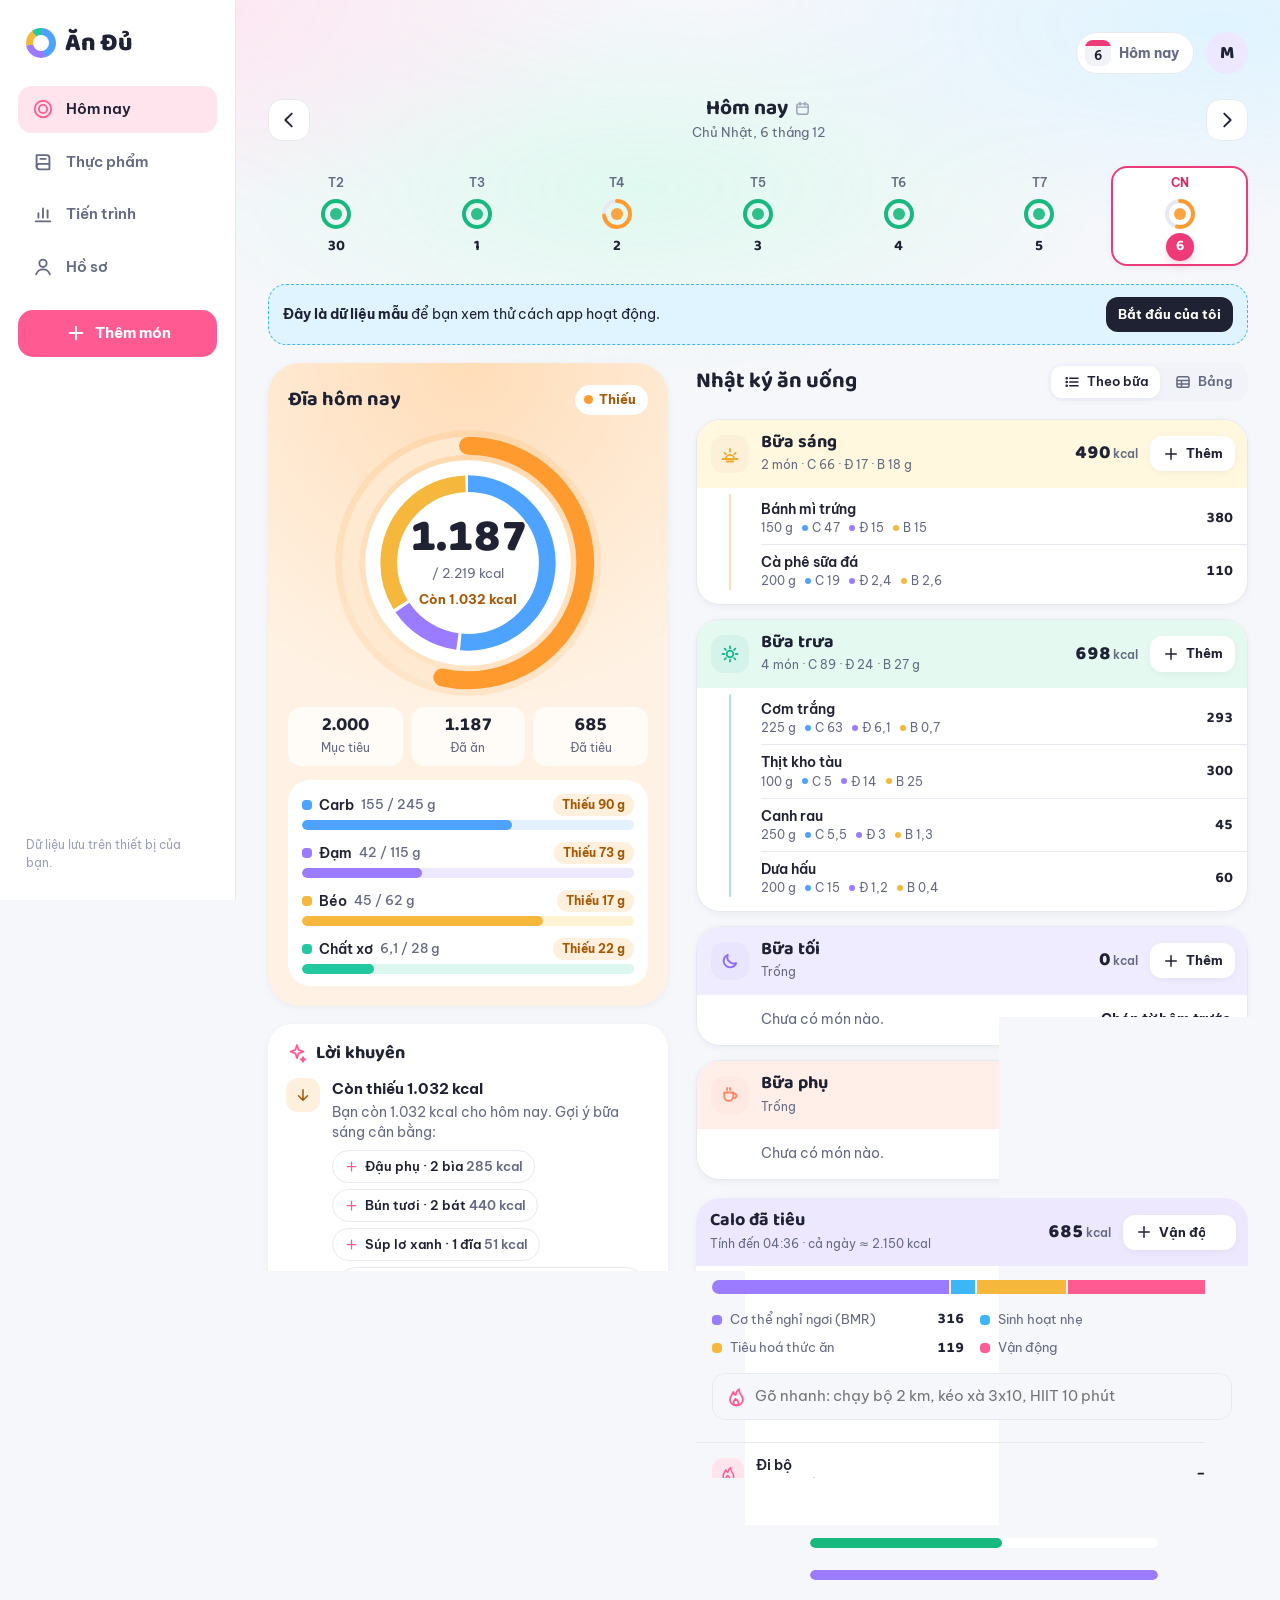
==== commit 0da497b2: "Thêm nút Hôm nay, lịch tháng và làm nổi bật ngày hôm nay (1.0.5) Thêm nút "Hôm nay" trên thanh đầu, " ====
--- a/index.html
+++ b/index.html
@@ -164,6 +164,10 @@
   --meal-s: #FFF7DE; --meal-t: #E4FAF1; --meal-c: #F0ECFF; --meal-p: #FFEFE8;
   --ma-s: #F0A92A;   --ma-t: #14B88E;   --ma-c: #8B6CFF;   --ma-p: #FF8460;
   --plate-tint: 13%; --plate-glow: 24%;
+  /* hôm nay: viên tròn màu nhấn (chữ trắng đủ tương phản), ô phớt hồng; vòng của ngày đang xem */
+  --today: #EE3A78; --today-ink: #FFFFFF; --today-text: #D82B66;
+  --today-tint: #FFE5EF; --today-glow: rgba(238, 58, 120, .55);
+  --sel-ring: rgba(31, 34, 51, .10);
 
   --shadow: 0 18px 40px -22px rgba(31, 34, 51, .35);
   --shadow-sm: 0 2px 12px -5px rgba(31, 34, 51, .14);
@@ -183,6 +187,9 @@
     --meal-s: #212536; --meal-t: #212536; --meal-c: #212536; --meal-p: #212536;
     --ma-s: #FFD27A; --ma-t: #6FE6C6; --ma-c: #C2B1FF; --ma-p: #FFB39C;
     --plate-tint: 4%; --plate-glow: 15%;
+    --today: #FF8DB9; --today-ink: #1B0E16; --today-text: #FFA3C7;
+    --today-tint: #3A2035; --today-glow: rgba(255, 141, 185, .5);
+    --sel-ring: rgba(242, 244, 250, .16);
     --shadow: 0 18px 40px -22px rgba(0, 0, 0, .75); --shadow-sm: 0 2px 12px -5px rgba(0, 0, 0, .55);
     color-scheme: dark;
   }
@@ -197,6 +204,9 @@
   --meal-s: #212536; --meal-t: #212536; --meal-c: #212536; --meal-p: #212536;
   --ma-s: #FFD27A; --ma-t: #6FE6C6; --ma-c: #C2B1FF; --ma-p: #FFB39C;
   --plate-tint: 4%; --plate-glow: 15%;
+  --today: #FF8DB9; --today-ink: #1B0E16; --today-text: #FFA3C7;
+  --today-tint: #3A2035; --today-glow: rgba(255, 141, 185, .5);
+  --sel-ring: rgba(242, 244, 250, .16);
   --shadow: 0 18px 40px -22px rgba(0, 0, 0, .75); --shadow-sm: 0 2px 12px -5px rgba(0, 0, 0, .55);
   color-scheme: dark;
 }
@@ -280,21 +290,74 @@
 .iconbtn:hover { background: var(--surface-2); }
 .iconbtn.ghost { border-color: transparent; background: transparent; }
 .topbar .avatar { margin-left: auto; }
+.topbar .today-btn { margin-left: auto; }
+.topbar .today-btn + .avatar { margin-left: 0; }
+
+/* Nút «Hôm nay» */
+.today-btn { display: inline-flex; align-items: center; gap: 8px; height: 42px; padding: 0 14px 0 8px; border-radius: 999px; border: 1px solid var(--line); background: var(--surface); color: var(--ink-2); font-weight: 700; font-size: 14px; white-space: nowrap; flex: none; transition: background-color .2s ease, color .2s ease, border-color .2s ease, box-shadow .2s ease; }
+.today-btn:hover { color: var(--ink); }
+.today-btn:active { transform: scale(.97); }
+.today-btn .tb-ic { position: relative; display: grid; place-items: center; width: 26px; height: 26px; padding-top: 6px; border-radius: 8px; overflow: hidden; background: var(--surface-2); color: var(--ink); font-family: var(--font-body); font-size: 12px; line-height: 1; }
+.today-btn .tb-ic::before { content: ""; position: absolute; top: 0; left: 0; right: 0; height: 6px; background: var(--today); }
+.today-btn .tb-ic b { font-weight: 800; }
+.today-btn.is-away { background: var(--today); border-color: transparent; color: var(--today-ink); box-shadow: 0 8px 20px -10px var(--today-glow); }
+.today-btn.is-away .tb-ic { background: var(--today-ink); color: var(--today); }
+.today-btn.is-away .tb-ic::before { background: currentColor; opacity: .3; }
+.sheet-top .today-btn { height: 38px; }
 .avatar { width: 42px; height: 42px; border-radius: 50%; border: 0; background: var(--pro-soft); color: var(--ink); font-family: var(--font-display); font-weight: 800; font-size: 18px; display: grid; place-items: center; }
 
 .datebar { display: flex; align-items: center; gap: 8px; }
 .datebar .date-label { flex: 1; min-width: 0; text-align: center; border: 0; background: none; padding: 4px; }
-.date-label strong { display: block; font-family: var(--font-display); font-size: 21px; font-weight: 700; line-height: 1.2; }
+.date-label strong { display: flex; align-items: center; justify-content: center; gap: 6px; font-family: var(--font-display); font-size: 21px; font-weight: 700; line-height: 1.2; }
+.date-label strong .icon { width: 17px; height: 17px; color: var(--ink-3); }
 .date-label span { font-size: 12.5px; color: var(--ink-2); }
-.date-input { position: absolute; opacity: 0; pointer-events: none; width: 1px; height: 1px; }
 
 /* ---------- Week strip ---------- */
 .week { display: grid; grid-template-columns: repeat(7, 1fr); gap: 4px; }
-.wday { display: flex; flex-direction: column; align-items: center; gap: 5px; padding: 8px 0 9px; border-radius: 16px; border: 0; background: none; color: var(--ink-2); font-size: 12px; font-weight: 600; }
-.wday[aria-pressed="true"] { background: var(--surface); color: var(--ink); box-shadow: var(--shadow-sm); }
+.week.slide-next { animation: wk-next .34s cubic-bezier(.2,.8,.2,1); }
+.week.slide-prev { animation: wk-prev .34s cubic-bezier(.2,.8,.2,1); }
+@keyframes wk-next { from { transform: translateX(14px); opacity: 0; } to { transform: none; opacity: 1; } }
+@keyframes wk-prev { from { transform: translateX(-14px); opacity: 0; } to { transform: none; opacity: 1; } }
+.wday { position: relative; display: flex; flex-direction: column; align-items: center; gap: 5px; padding: 8px 0 9px; border-radius: 16px; border: 0; background: none; color: var(--ink-2); font-size: 12px; font-weight: 600; transition: background-color .2s ease, box-shadow .2s ease; }
+.wday[aria-pressed="true"] { background: var(--surface); color: var(--ink); box-shadow: var(--shadow-sm), inset 0 0 0 1.5px var(--sel-ring); }
 .wday .mini { width: 34px; height: 34px; }
-.wday .d { font-family: var(--font-display); font-size: 15px; font-weight: 700; color: var(--ink); line-height: 1; }
-.wday.is-today .d { color: var(--brand); }
+.wday .d { display: grid; place-items: center; min-width: 28px; height: 28px; margin: -3px 0 -4px; padding: 0 5px; border-radius: 999px; font-family: var(--font-display); font-size: 15px; font-weight: 700; color: var(--ink); line-height: 1; }
+/* Hôm nay: số ngày nằm trong viên tròn màu nhấn, cả ô phớt hồng — nhìn là thấy ở cả nền sáng lẫn tối */
+.wday.is-today { color: var(--today-text); font-weight: 800; background: var(--today-tint); }
+.wday.is-today .d { background: var(--today); color: var(--today-ink); box-shadow: 0 5px 14px -5px var(--today-glow); }
+.wday.is-today[aria-pressed="true"] { background: var(--surface); box-shadow: var(--shadow-sm), inset 0 0 0 2px var(--today); }
+.wday.flash .d { animation: today-ping .9s ease-out 2; }
+@keyframes today-ping { 0% { box-shadow: 0 0 0 0 var(--today-glow); } 100% { box-shadow: 0 0 0 12px transparent; } }
+
+/* ---------- Lịch tháng ---------- */
+.cal-nav { display: flex; align-items: center; gap: 10px; }
+.cal-month { flex: 1; text-align: center; font-family: var(--font-display); font-size: 20px; font-weight: 700; }
+.cal { display: flex; flex-direction: column; gap: 6px; overflow: hidden; }
+.cal-wd, .cal-days { display: grid; grid-template-columns: repeat(7, 1fr); gap: 4px; }
+.cal-wd span { text-align: center; font-size: 12px; font-weight: 700; color: var(--ink-3); }
+.cal-days.slide-next { animation: wk-next .3s cubic-bezier(.2,.8,.2,1); }
+.cal-days.slide-prev { animation: wk-prev .3s cubic-bezier(.2,.8,.2,1); }
+.cd { display: grid; place-items: center; height: 46px; padding: 0; border: 0; border-radius: 14px; background: none; color: var(--ink); transition: background-color .15s ease, box-shadow .15s ease; }
+.cd.blank { pointer-events: none; }
+.cd .n { display: grid; place-items: center; width: 34px; height: 34px; border-radius: 50%; font-family: var(--font-display); font-size: 16px; font-weight: 700; line-height: 1; }
+.cd[data-st="low"] { background: var(--low-soft); }
+.cd[data-st="ok"] { background: var(--ok-soft); }
+.cd[data-st="high"] { background: var(--high-soft); }
+.cd.future .n { color: var(--ink-3); }
+@media (hover: hover) { .cd:not(.blank):not([aria-pressed="true"]):hover { box-shadow: inset 0 0 0 1.5px var(--line); } }
+.cd[aria-pressed="true"] { box-shadow: inset 0 0 0 2px var(--ink); }
+.cd.is-today .n { background: var(--today); color: var(--today-ink); box-shadow: 0 5px 14px -5px var(--today-glow); }
+.cd.is-today[aria-pressed="true"] { box-shadow: inset 0 0 0 2px var(--today); }
+.cal-legend { display: flex; flex-wrap: wrap; gap: 6px 14px; font-size: 12.5px; color: var(--ink-2); }
+.cal-legend span { display: inline-flex; align-items: center; gap: 6px; }
+.cal-legend i { width: 14px; height: 14px; border-radius: 5px; }
+.cal-legend i[data-st="low"] { background: var(--low-soft); box-shadow: inset 0 0 0 1.5px var(--low); }
+.cal-legend i[data-st="ok"] { background: var(--ok-soft); box-shadow: inset 0 0 0 1.5px var(--ok); }
+.cal-legend i[data-st="high"] { background: var(--high-soft); box-shadow: inset 0 0 0 1.5px var(--high); }
+.cal-legend .lg-today { border-radius: 50%; background: var(--today); }
+.cal-legend .lg-sel { box-shadow: inset 0 0 0 2px var(--ink); }
+.cal-sum { font-size: 13px; color: var(--ink-2); background: var(--surface-2); border-radius: 14px; padding: 10px 12px; }
+.cal-sum b { color: var(--ink); }
 
 /* ---------- Demo banner ---------- */
 .demo { display: flex; align-items: center; gap: 12px; padding: 12px 14px; border-radius: var(--r-md); background: var(--sky-soft); border: 1px dashed var(--sky); font-size: 14px; }
@@ -864,7 +927,7 @@
 <script>
 (function () {
 'use strict';
-const APP_VERSION = '1.0.4';
+const APP_VERSION = '1.0.5';
 /* ===== Ăn Đủ — Cơ sở dữ liệu thực phẩm =====
  * Giá trị trên 100 g phần ăn được (đồ uống: 100 ml).
  * Cột: [tên, nhóm, kcal, carb (tổng, gồm xơ), đạm, béo, xơ, "khẩu phần:gam|...", "tên gọi khác"]
@@ -2140,17 +2203,33 @@
   return { svg: s + '</svg>', tot, days: vals.filter((v) => v != null).length };
 }
 
+function dateLabel(k) {
+  const r = relDay(k), d = dateOf(k);
+  const y = d.getFullYear() !== new Date().getFullYear() ? `, ${d.getFullYear()}` : '';
+  if (r === 'Hôm nay' || r === 'Hôm qua' || r === 'Ngày mai') return [r, longDate(k) + y];
+  return [WD[d.getDay()], `${d.getDate()} tháng ${d.getMonth() + 1}${y}`];
+}
+// Nút «Hôm nay»: tờ lịch nhỏ in số ngày hiện tại; đổi sang màu nhấn khi đang xem ngày khác
+function todayBtn(away, action = 'go-today') {
+  const t = todayKey();
+  return `<button class="today-btn${away ? ' is-away' : ''}" data-action="${action}" aria-label="Về hôm nay, ${longDate(t)}"><span class="tb-ic" aria-hidden="true"><b>${dateOf(t).getDate()}</b></span>Hôm nay</button>`;
+}
+
 function renderToday() {
   const k = UI.date, t = todayKey();
   const info = dayInfo(k);
   const anim = UI.animKey !== k;
   UI.animKey = k;
   const d0 = dateOf(k), dow = (d0.getDay() + 6) % 7, mon = addDays(k, -dow);
+  // Đổi sang tuần khác thì dải tuần trượt vào theo hướng đi
+  const slide = UI.weekMon && UI.weekMon !== mon ? (mon > UI.weekMon ? ' slide-next' : ' slide-prev') : '';
+  UI.weekMon = mon;
   const week = Array.from({ length: 7 }, (_, i) => addDays(mon, i)).map((dk) => {
-    const di = dayInfo(dk), dd = dateOf(dk);
-    return `<button class="wday ${dk === t ? 'is-today' : ''}" data-action="pick-date" data-date="${dk}" aria-pressed="${dk === k}" aria-label="${longDate(dk)}: ${ST_NAME[di.st]}">
+    const di = dayInfo(dk), dd = dateOf(dk), isT = dk === t;
+    return `<button class="wday${isT ? ' is-today' : ''}" data-action="pick-date" data-date="${dk}" aria-pressed="${dk === k}"${isT ? ' aria-current="date"' : ''} aria-label="${longDate(dk)}${isT ? ' (hôm nay)' : ''}: ${ST_NAME[di.st]}">
       ${WDS[dd.getDay()]}${miniPlate(di)}<span class="d">${dd.getDate()}</span></button>`;
   }).join('');
+  const [dTitle, dSub] = dateLabel(k);
   const name = (S.profile.name || '').trim();
   const leftTxt = !info.has ? 'Chưa ghi món nào'
     : info.st === 'high' ? `Dư ${fk(info.tot.k - info.allow)} kcal`
@@ -2161,14 +2240,14 @@
     : !S.profile.set || !S.profile.goalSet ? `<div class="demo"><p><b>${S.profile.set ? 'Đặt mục tiêu' : 'Nhập hồ sơ'}</b> để app tính lượng calo, carb, đạm, béo phù hợp riêng cho bạn.</p><button class="btn primary sm" data-action="${S.profile.set ? 'edit-goal' : 'setup'}">${S.profile.set ? 'Đặt mục tiêu' : 'Bắt đầu'}</button></div>` : '';
   $('#v-today').innerHTML = `
     <div class="topbar"><div class="wordmark"><span class="wordmark-dot" aria-hidden="true"></span>Ăn Đủ</div>
+      ${todayBtn(k !== t)}
       <button class="avatar" data-nav="profile" aria-label="Hồ sơ">${name ? esc(name[0].toUpperCase()) : ic('i-user', 'sm')}</button></div>
     <div class="datebar">
       <button class="iconbtn" data-action="shift-date" data-n="-1" aria-label="Ngày trước">${ic('i-left')}</button>
-      <button class="date-label" data-action="open-cal"><strong>${relDay(k) === 'Hôm nay' || relDay(k) === 'Hôm qua' || relDay(k) === 'Ngày mai' ? relDay(k) : WD[d0.getDay()]}</strong><span>${longDate(k)}</span></button>
-      <input type="date" class="date-input" id="date-input" value="${k}" aria-label="Chọn ngày" tabindex="-1">
+      <button class="date-label" data-action="open-cal" aria-label="Mở lịch — đang xem ${longDate(k)}"><strong>${dTitle}${ic('i-cal', 'sm')}</strong><span>${dSub}</span></button>
       <button class="iconbtn" data-action="shift-date" data-n="1" aria-label="Ngày sau">${ic('i-right')}</button>
     </div>
-    <div class="week" role="group" aria-label="Tuần này">${week}</div>
+    <div class="week${slide}" role="group" aria-label="Tuần đang xem">${week}</div>
     ${banner}
     <div class="today-grid">
       <div class="today-side">
@@ -2558,7 +2637,7 @@
 function renderSheet() {
   const st = UI.sheet; if (!st) return;
   const body = $('#sheet-body');
-  const h = { add: addSheetHTML, food: foodSheetHTML, act: actSheetHTML, custom: customSheetHTML, backup: backupSheetHTML, me: meSheetHTML, goal: goalSheetHTML, label: labelSheetHTML }[st.type];
+  const h = { add: addSheetHTML, food: foodSheetHTML, act: actSheetHTML, custom: customSheetHTML, backup: backupSheetHTML, me: meSheetHTML, goal: goalSheetHTML, label: labelSheetHTML, cal: calSheetHTML }[st.type];
   const keep = body.dataset.type === st.type ? body.scrollTop : 0;
   body.innerHTML = h(st);
   body.dataset.type = st.type;
@@ -2572,6 +2651,38 @@
 }
 const topBar = (title, back, extra = '') => `<div class="sheet-top">${back ? `<button class="iconbtn ghost" data-action="${back}" aria-label="Quay lại">${ic('i-left')}</button>` : ''}<h2 id="sheet-title">${title}</h2>${extra}<button class="iconbtn ghost" data-action="close-sheet" aria-label="Đóng">${ic('i-x')}</button></div>`;
 const mealSeg = (cur, action = 'sheet-meal') => `<div class="seg wide" role="group" aria-label="Chọn bữa">${MEALS.map((m) => `<button data-action="${action}" data-meal="${m.k}" aria-pressed="${cur === m.k}">${m.name.replace('Bữa ', '').replace(/^./, (c) => c.toUpperCase())}</button>`).join('')}</div>`;
+
+// -- Lịch tháng: mỗi ô phớt màu theo trạng thái ngày, hôm nay là viên tròn màu nhấn
+const WDH = ['T2', 'T3', 'T4', 'T5', 'T6', 'T7', 'CN'];
+function calSheetHTML(st) {
+  const t = todayKey(), [y, m] = st.m.split('-').map(Number);
+  const lead = (new Date(y, m - 1, 1, 12).getDay() + 6) % 7, n = new Date(y, m, 0).getDate();
+  let cells = '', logged = 0, ok = 0, elapsed = 0;
+  for (let i = 0; i < lead; i++) cells += '<span class="cd blank" aria-hidden="true"></span>';
+  for (let d = 1; d <= n; d++) {
+    const dk = `${y}-${pad(m)}-${pad(d)}`, di = dayInfo(dk), isT = dk === t;
+    if (dk <= t) { elapsed++; if (di.has) { logged++; if (di.st === 'ok') ok++; } }
+    cells += `<button class="cd${isT ? ' is-today' : ''}${dk > t ? ' future' : ''}" data-action="cal-pick" data-date="${dk}" data-st="${di.st}" aria-pressed="${dk === UI.date}"${isT ? ' aria-current="date"' : ''} aria-label="${longDate(dk)}${isT ? ' (hôm nay)' : ''}: ${ST_NAME[di.st]}"><span class="n">${d}</span></button>`;
+  }
+  const curM = t.slice(0, 7), away = st.m !== curM || UI.date !== t;
+  const sum = st.m > curM ? 'Tháng này chưa tới.'
+    : !logged ? 'Chưa ghi ngày nào trong tháng này.'
+      : `Đã ghi <b>${logged}/${elapsed}</b> ngày${st.m === curM ? ' tính đến hôm nay' : ''} · <b>${ok}</b> ngày đủ năng lượng.`;
+  const slide = st.dir ? ` slide-${st.dir}` : '';
+  st.dir = '';
+  return `${topBar('Lịch', '', todayBtn(away, 'cal-today'))}
+    <div class="cal-nav">
+      <button class="iconbtn" data-action="cal-shift" data-n="-1" aria-label="Tháng trước">${ic('i-left')}</button>
+      <strong class="cal-month" aria-live="polite">Tháng ${m}, ${y}</strong>
+      <button class="iconbtn" data-action="cal-shift" data-n="1" aria-label="Tháng sau">${ic('i-right')}</button>
+    </div>
+    <div class="cal">
+      <div class="cal-wd" aria-hidden="true">${WDH.map((w) => `<span>${w}</span>`).join('')}</div>
+      <div class="cal-days${slide}">${cells}</div>
+    </div>
+    <div class="cal-legend"><span><i class="lg-today"></i>Hôm nay</span><span><i class="lg-sel"></i>Đang xem</span><span><i data-st="low"></i>Thiếu</span><span><i data-st="ok"></i>Đủ</span><span><i data-st="high"></i>Thừa</span></div>
+    <p class="cal-sum">${sum}</p>`;
+}
 
 // -- Thêm món
 function addSheetHTML(st) {
@@ -2784,6 +2895,16 @@
   openSheet({ type: 'food', fid, g, u, meal: opts.meal || mealByClock(), date: UI.date, back: opts.back || null });
 }
 function setDate(k) { UI.date = k; if (UI.view !== 'today') go('today'); else renderToday(); }
+// «Hôm nay»: nhảy về ngày hiện tại, cuộn lên đầu và cho ô hôm nay nháy nhẹ để mắt bắt được
+function goToday() {
+  const t = todayKey();
+  if (UI.date !== t || UI.view !== 'today') setDate(t);
+  window.scrollTo({ top: 0, behavior: 'smooth' });
+  requestAnimationFrame(() => {
+    const c = $('.wday.is-today'); if (!c) return;
+    c.classList.remove('flash'); void c.offsetWidth; c.classList.add('flash');
+  });
+}
 
 function applyTheme() {
   const r = document.documentElement, th = S.settings.theme;
@@ -2866,7 +2987,15 @@
     case 'add': openAdd(el.dataset.meal); break;
     case 'shift-date': setDate(addDays(UI.date, +el.dataset.n)); break;
     case 'pick-date': setDate(el.dataset.date); break;
-    case 'open-cal': { const i = $('#date-input'); try { if (i.showPicker) i.showPicker(); else i.click(); } catch (e) { i.click(); } break; }
+    case 'open-cal': openSheet({ type: 'cal', m: UI.date.slice(0, 7), dir: '' }); break;
+    case 'cal-shift': {
+      const [y, m] = st.m.split('-').map(Number), d = new Date(y, m - 1 + (+el.dataset.n), 1, 12);
+      st.m = `${d.getFullYear()}-${pad(d.getMonth() + 1)}`; st.dir = +el.dataset.n > 0 ? 'next' : 'prev';
+      renderSheet(); break;
+    }
+    case 'cal-pick': closeSheet(); setDate(el.dataset.date); break;
+    case 'cal-today': closeSheet(); goToday(); break;
+    case 'go-today': goToday(); break;
     case 'set-view': S.settings.view = el.dataset.v; touch(null); renderToday(); break;
     case 'start-real': {
       S = blankState(); rebuildFoods(); Store.saveNow();
@@ -3244,7 +3373,6 @@
 });
 document.addEventListener('change', (ev) => {
   const t = ev.target;
-  if (t.id === 'date-input' && t.value) setDate(t.value);
   if (t.id === 'burnback') { S.settings.burnBack = t.checked; touch(null); }
   if (t.id === 'man-save' && UI.sheet && UI.sheet.man) UI.sheet.man.save = t.checked;
   if (t.id === 'lb-past' && UI.sheet) UI.sheet.past = t.checked;
